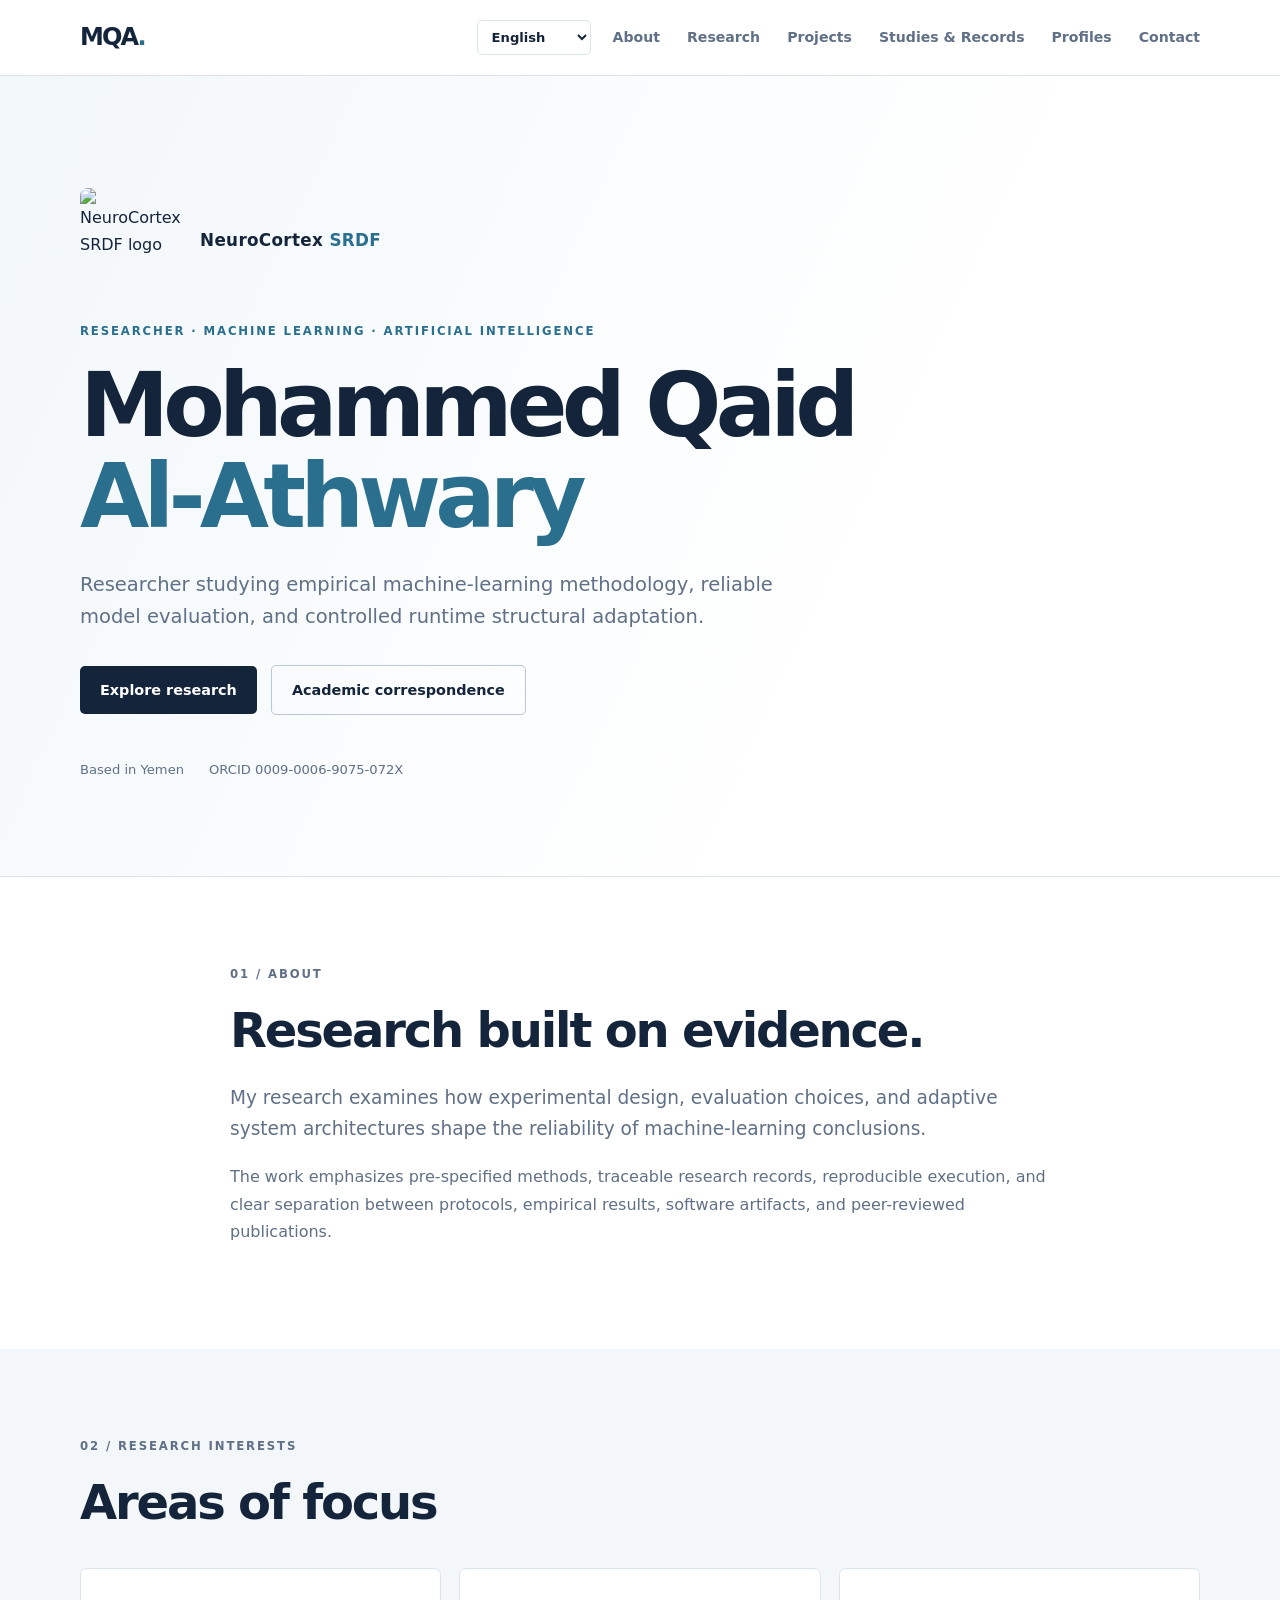
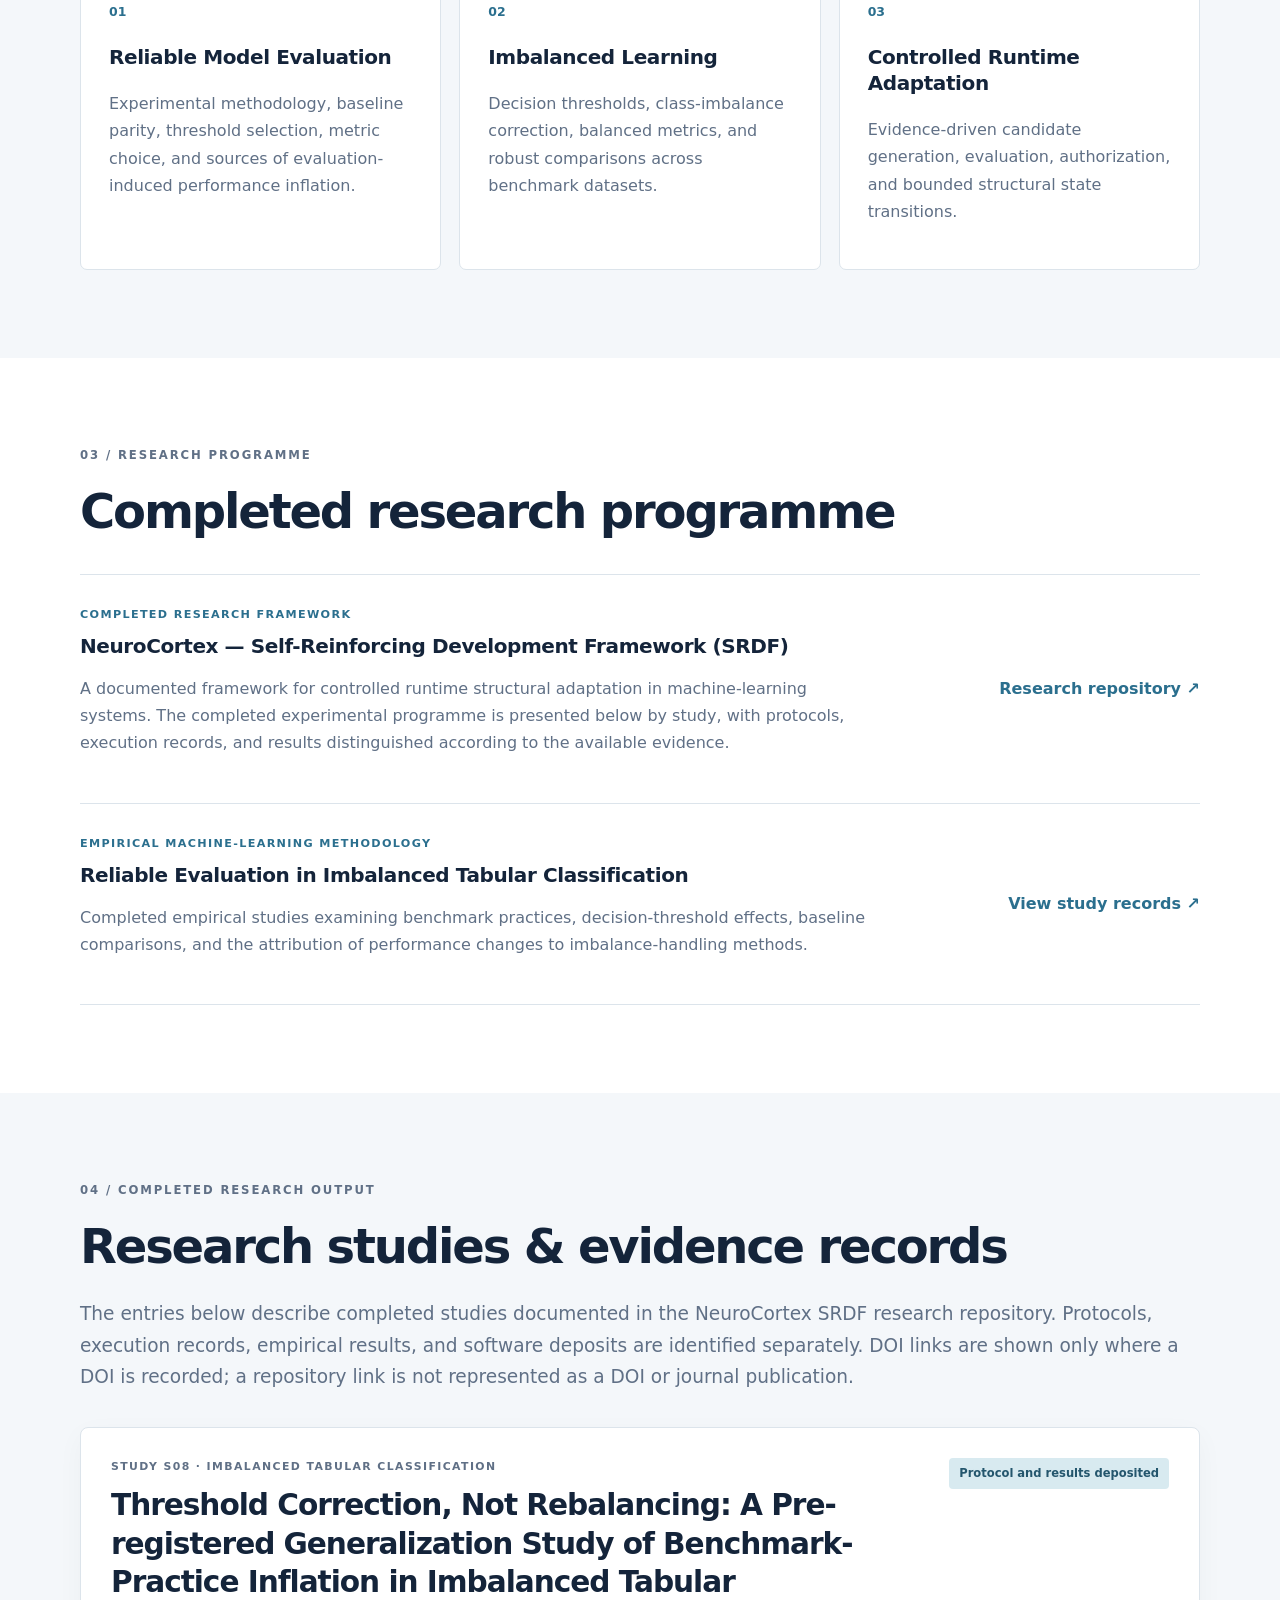
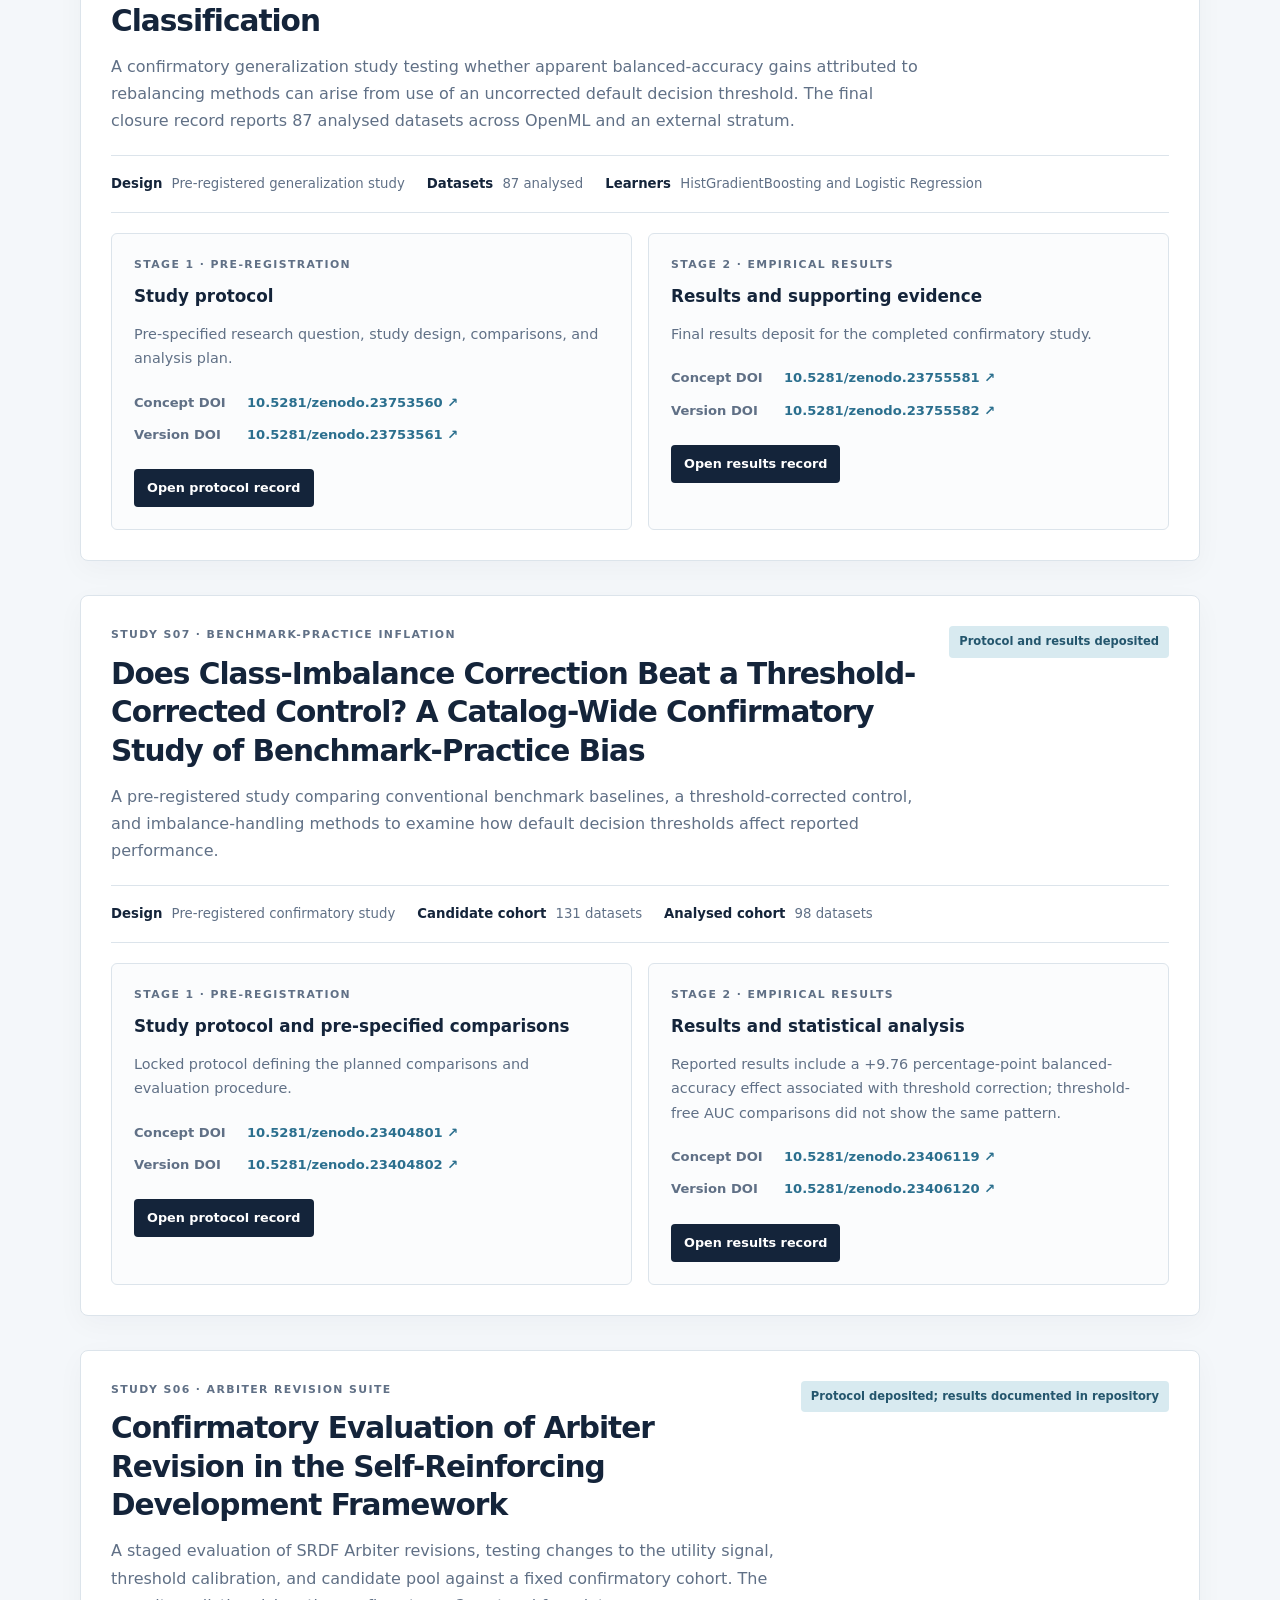
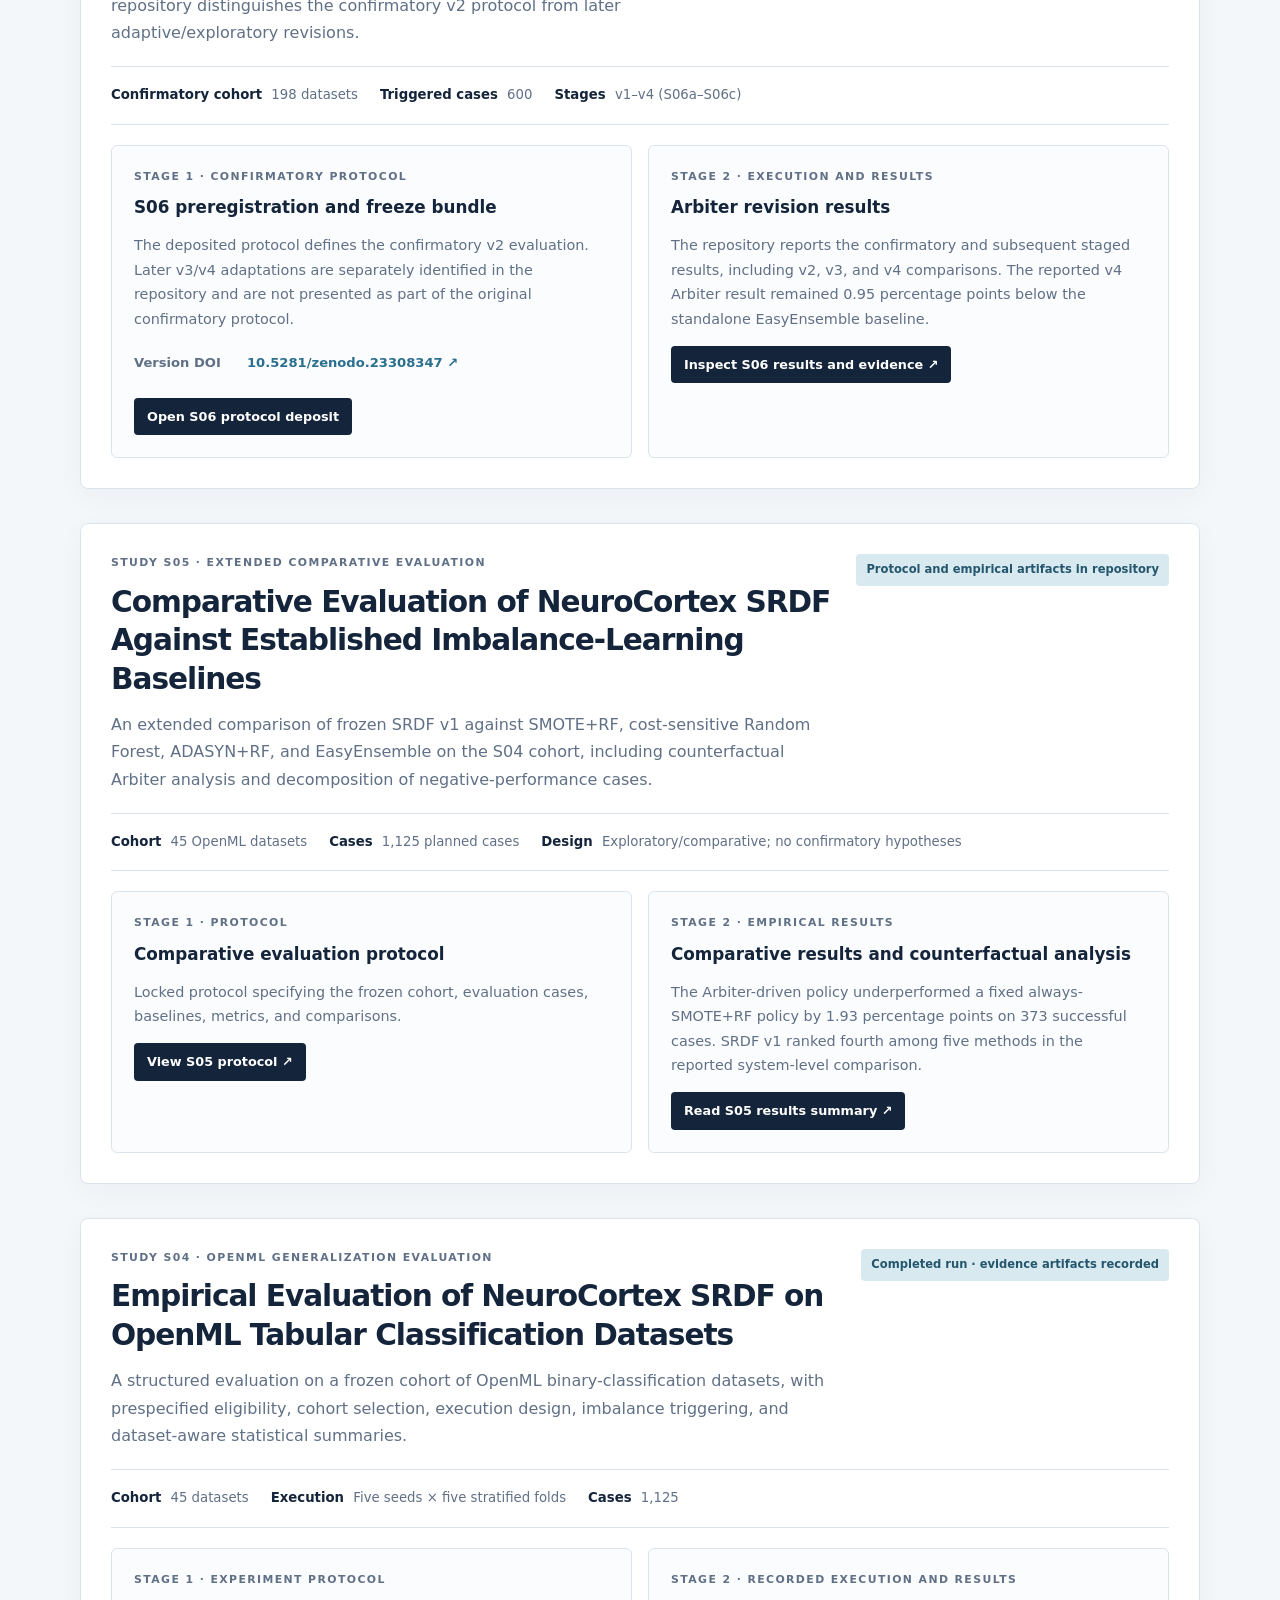
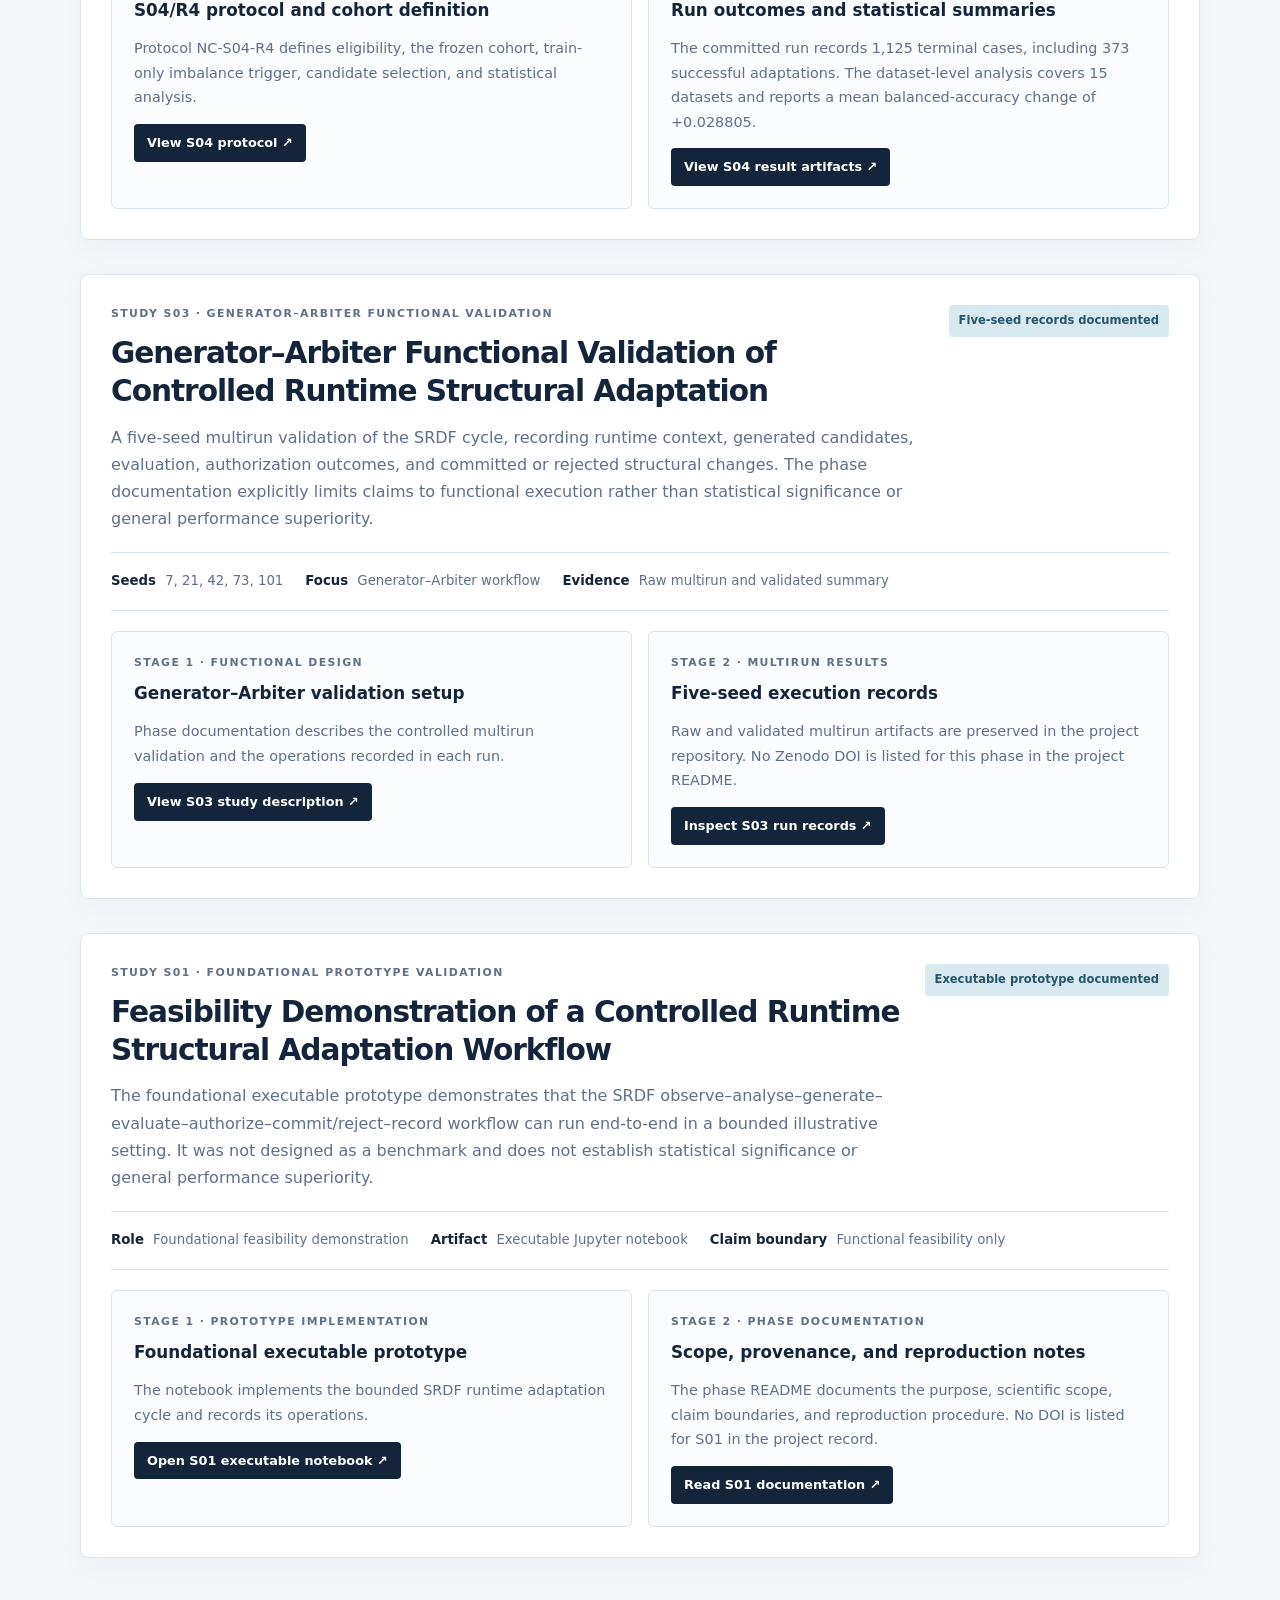
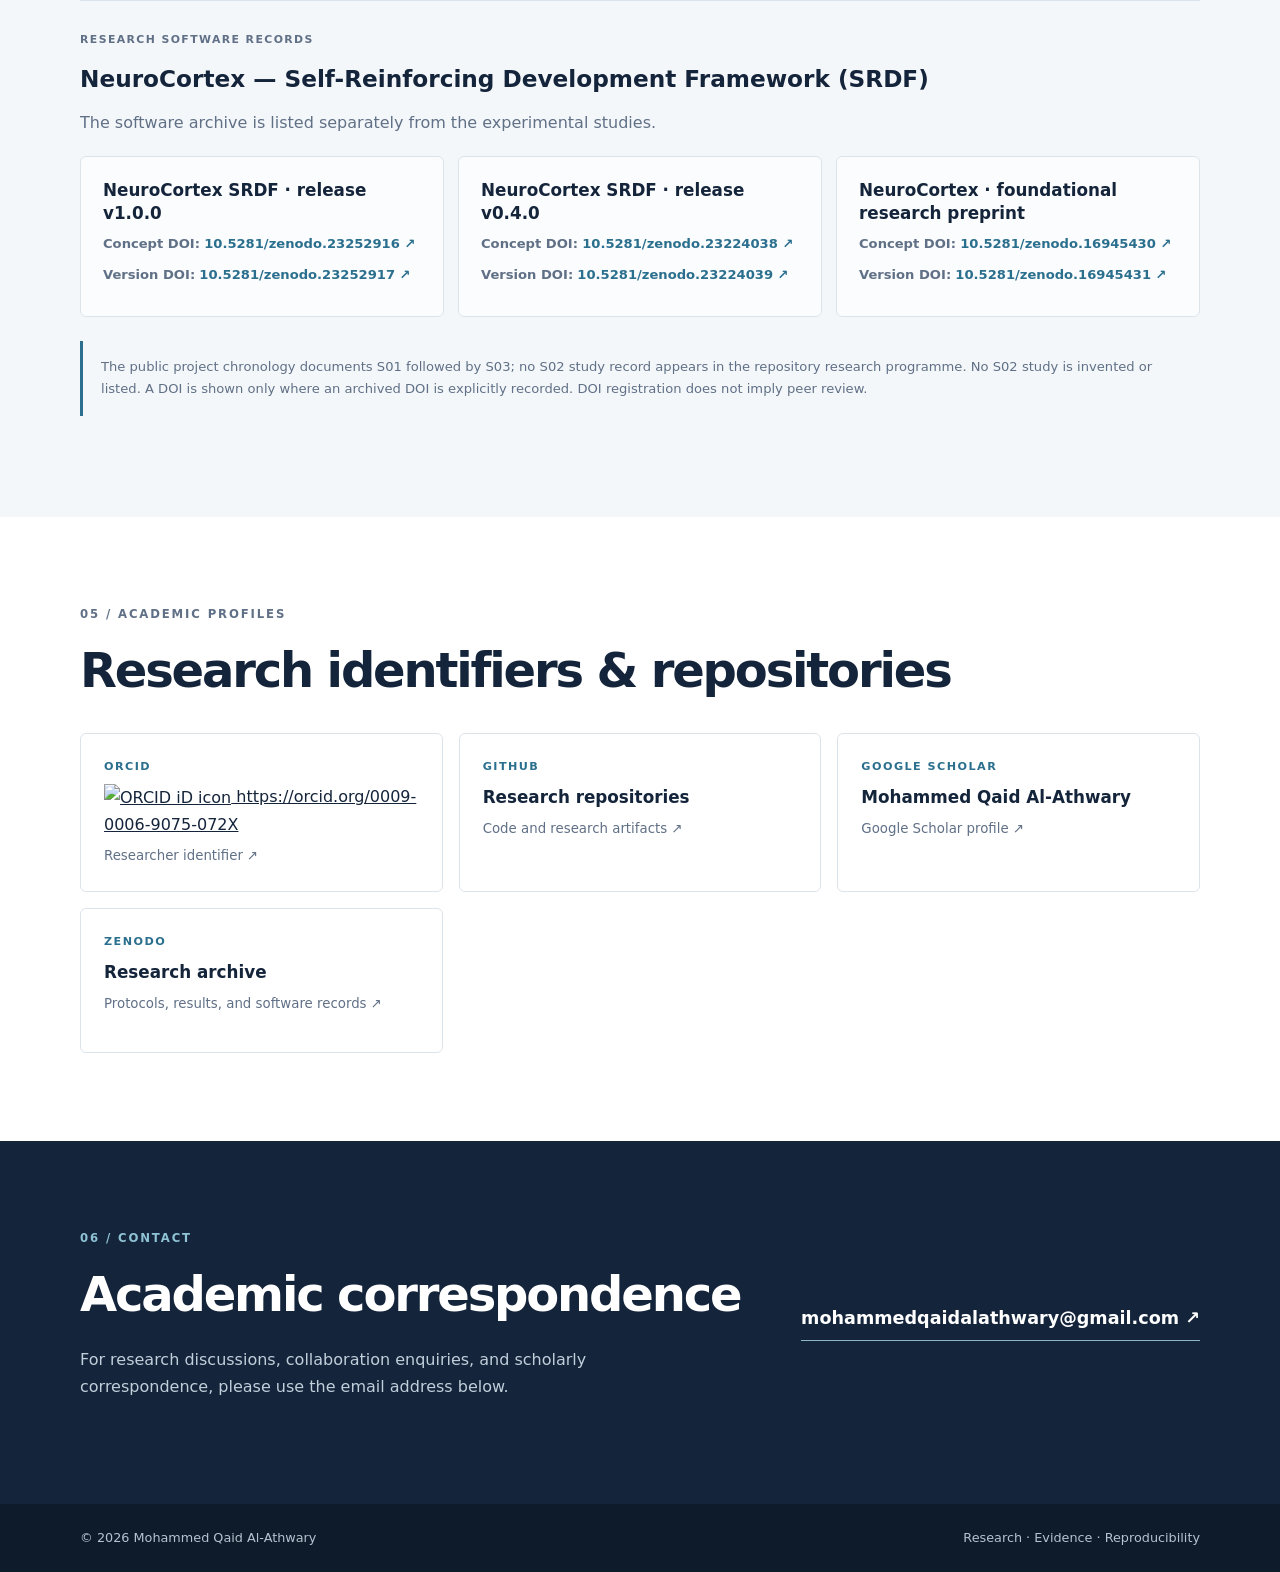
==== index.html @ 5e059c91 "Align academic structured metadata with completed study titles" ====
<!doctype html>
<html lang="en">
<head>
  <meta charset="utf-8">
  <meta name="viewport" content="width=device-width, initial-scale=1">
  <meta name="description" content="Academic research by Mohammed Qaid Al-Athwary: pre-registered studies in machine-learning evaluation, study protocols, results records, and the NeuroCortex SRDF framework.">
  <meta name="keywords" content="Mohammed Qaid Al-Athwary, machine learning, imbalanced classification, benchmark practice inflation, threshold correction, SRDF, NeuroCortex, research protocols, Zenodo">
  <meta name="author" content="Mohammed Qaid Al-Athwary">
  <meta name="robots" content="index,follow,max-image-preview:large">
  <meta property="og:type" content="profile">
  <meta property="og:title" content="Mohammed Qaid Al-Athwary | Research & Publications">
  <meta property="og:description" content="Research studies, pre-registration protocols, results deposits, and research software with persistent DOI records.">
  <meta property="og:url" content="https://mohammedqaidalathwary.github.io/">
  <link rel="canonical" href="https://mohammedqaidalathwary.github.io/">
  <link rel="icon" href="assets/favicon.svg" type="image/svg+xml">
  <link rel="stylesheet" href="assets/css/style.css">
  <title>Mohammed Qaid Al-Athwary | Research &amp; Publications</title>
  <script type="application/ld+json">
  {
    "@context":"https://schema.org",
    "@type":"Person",
    "name":"Mohammed Qaid Al-Athwary",
    "url":"https://mohammedqaidalathwary.github.io/",
    "email":"mailto:mohammedqaidalathwary@gmail.com",
    "jobTitle":"Researcher",
    "sameAs":[
      "https://orcid.org/0009-0006-9075-072X",
      "https://scholar.google.com/citations?user=OTj14QoAAAAJ&hl=en",
      "https://github.com/mohammedqaidalathwary"
    ],
    "knowsAbout":[
      "Machine Learning",
      "Imbalanced Classification",
      "Empirical Machine Learning Methodology",
      "Research Reproducibility",
      "Adaptive Artificial Intelligence Systems"
    ],
    "subjectOf":[
      {"@type":"CreativeWork","name":"Foundational Executable Prototype of the Self-Reinforcing Development Framework","url":"https://github.com/mohammedqaidalathwary/neurocortex-srdf/tree/main/experiments/S01_PROTOTYPE_VALIDATION"},
      {"@type":"CreativeWork","name":"Functional Validation of Generator–Arbiter Coordination for Predictive Runtime Adaptation","url":"https://github.com/mohammedqaidalathwary/neurocortex-srdf/tree/main/experiments/S03_GENERATOR_ARBITER"},
      {"@type":"CreativeWork","name":"Empirical Evaluation of NeuroCortex SRDF on OpenML Tabular Classification Datasets","url":"https://github.com/mohammedqaidalathwary/neurocortex-srdf/tree/main/experiments/S04_OPENML_GENERALIZATION"},
      {"@type":"CreativeWork","name":"Comparative Evaluation of NeuroCortex SRDF Against Established Imbalance-Learning Baselines","url":"https://github.com/mohammedqaidalathwary/neurocortex-srdf/tree/main/experiments/S05_EXTENDED_EVALUATION"},
      {
        "@type":"CreativeWork",
        "name":"Confirmatory Evaluation of Arbiter Revision in the Self-Reinforcing Development Framework",
        "identifier":"https://doi.org/10.5281/zenodo.23308347"
      },
      {
        "@type":"CreativeWork",
        "name":"Does Class-Imbalance Correction Beat a Threshold-Corrected Control? A Catalog-Wide Confirmatory Study of Benchmark-Practice Bias — Protocol",
        "identifier":"https://doi.org/10.5281/zenodo.23404802"
      },
      {
        "@type":"Dataset",
        "name":"Does Class-Imbalance Correction Beat a Threshold-Corrected Control? A Catalog-Wide Confirmatory Study of Benchmark-Practice Bias — Results",
        "identifier":"https://doi.org/10.5281/zenodo.23406120"
      },
      {
        "@type":"CreativeWork",
        "name":"Threshold Correction, Not Rebalancing: A Pre-registered Generalization Study of Benchmark-Practice Inflation in Imbalanced Tabular Classification — Protocol",
        "identifier":"https://doi.org/10.5281/zenodo.23753561"
      },
      {
        "@type":"Dataset",
        "name":"Threshold Correction, Not Rebalancing: A Pre-registered Generalization Study of Benchmark-Practice Inflation in Imbalanced Tabular Classification — Results",
        "identifier":"https://doi.org/10.5281/zenodo.23755582"
      }
    ]
  }
  </script>
</head>
<body>
<header class="site-header">
  <div class="container nav-wrap">
    <a class="brand" href="#home" aria-label="Home">MQA<span>.</span></a>
    <label class="language-control"><span class="sr-only" id="language-label">Language</span><select id="language-select" aria-labelledby="language-label"><option value="en">English</option><option value="ar">العربية</option></select></label>
    <button class="menu-toggle" aria-label="Toggle navigation" aria-expanded="false">☰</button>
    <nav class="nav-links" aria-label="Main navigation">
      <a href="#about">About</a><a href="#interests">Research</a><a href="#projects">Projects</a><a href="#publications">Studies &amp; Records</a><a href="#profiles">Profiles</a><a href="#contact">Contact</a>
    </nav>
  </div>
</header>
<main>
<section class="hero" id="home">
  <div class="container hero-content">
    <div class="research-brand" aria-label="NeuroCortex SRDF research project">
      <img src="https://raw.githubusercontent.com/mohammedqaidalathwary/neurocortex-srdf/af77acb3e7871e5d25c13ec247f2af0b773af65f/assets/neurocortex_logo.png" alt="NeuroCortex SRDF logo" loading="eager" decoding="async">
      <span>NeuroCortex <strong>SRDF</strong></span>
    </div>
    <p class="eyebrow">RESEARCHER · MACHINE LEARNING · ARTIFICIAL INTELLIGENCE</p>
    <h1>Mohammed Qaid<br><span>Al-Athwary</span></h1>
    <p class="hero-lead">Researcher studying empirical machine-learning methodology, reliable model evaluation, and controlled runtime structural adaptation.</p>
    <div class="hero-actions"><a class="button primary" href="#publications">Explore research</a><a class="button secondary" href="mailto:mohammedqaidalathwary@gmail.com">Academic correspondence</a></div>
    <div class="hero-meta"><span>Based in Yemen</span><span>ORCID 0009-0006-9075-072X</span></div>
  </div>
</section>

<section class="section" id="about">
  <div class="container narrow">
    <p class="eyebrow">01 / ABOUT</p><h2>Research built on evidence.</h2>
    <p class="section-lead">My research examines how experimental design, evaluation choices, and adaptive system architectures shape the reliability of machine-learning conclusions.</p>
    <p>The work emphasizes pre-specified methods, traceable research records, reproducible execution, and clear separation between protocols, empirical results, software artifacts, and peer-reviewed publications.</p>
  </div>
</section>

<section class="section section-alt" id="research">
  <div class="container" id="interests">
    <p class="eyebrow">02 / RESEARCH INTERESTS</p><h2>Areas of focus</h2>
    <div class="card-grid three">
      <article class="card"><span class="card-number">01</span><h3>Reliable Model Evaluation</h3><p>Experimental methodology, baseline parity, threshold selection, metric choice, and sources of evaluation-induced performance inflation.</p></article>
      <article class="card"><span class="card-number">02</span><h3>Imbalanced Learning</h3><p>Decision thresholds, class-imbalance correction, balanced metrics, and robust comparisons across benchmark datasets.</p></article>
      <article class="card"><span class="card-number">03</span><h3>Controlled Runtime Adaptation</h3><p>Evidence-driven candidate generation, evaluation, authorization, and bounded structural state transitions.</p></article>
    </div>
  </div>
</section>

<section class="section" id="projects">
  <div class="container">
    <p class="eyebrow">03 / RESEARCH PROGRAMME</p><h2>Completed research programme</h2>
    <div class="project-list">
      <article class="project"><div><p class="project-tag">COMPLETED RESEARCH FRAMEWORK</p><h3>NeuroCortex — Self-Reinforcing Development Framework (SRDF)</h3><p>A documented framework for controlled runtime structural adaptation in machine-learning systems. The completed experimental programme is presented below by study, with protocols, execution records, and results distinguished according to the available evidence.</p></div><a class="text-link" href="https://github.com/mohammedqaidalathwary/neurocortex-srdf" target="_blank" rel="noopener">Research repository ↗</a></article>
      <article class="project"><div><p class="project-tag">EMPIRICAL MACHINE-LEARNING METHODOLOGY</p><h3>Reliable Evaluation in Imbalanced Tabular Classification</h3><p>Completed empirical studies examining benchmark practices, decision-threshold effects, baseline comparisons, and the attribution of performance changes to imbalance-handling methods.</p></div><a class="text-link" href="#study-s07">View study records ↗</a></article>
    </div>
  </div>
</section>

<section class="section section-alt" id="publications">
  <div class="container">
    <p class="eyebrow">04 / COMPLETED RESEARCH OUTPUT</p>
    <h2>Research studies &amp; evidence records</h2>
    <p class="section-lead">The entries below describe completed studies documented in the NeuroCortex SRDF research repository. Protocols, execution records, empirical results, and software deposits are identified separately. DOI links are shown only where a DOI is recorded; a repository link is not represented as a DOI or journal publication.</p>

    <article class="study-card" id="study-s08">
      <div class="study-heading"><div><p class="study-kicker">STUDY S08 · IMBALANCED TABULAR CLASSIFICATION</p>
        <h3>Threshold Correction, Not Rebalancing: A Pre-registered Generalization Study of Benchmark-Practice Inflation in Imbalanced Tabular Classification</h3>
        <p class="study-summary">A confirmatory generalization study testing whether apparent balanced-accuracy gains attributed to rebalancing methods can arise from use of an uncorrected default decision threshold. The final closure record reports 87 analysed datasets across OpenML and an external stratum.</p></div><span class="study-status">Protocol and results deposited</span></div>
      <div class="study-facts"><span><b>Design</b> Pre-registered generalization study</span><span><b>Datasets</b> 87 analysed</span><span><b>Learners</b> HistGradientBoosting and Logistic Regression</span></div>
      <div class="stage-grid">
        <section class="stage-card"><p class="stage-label">STAGE 1 · PRE-REGISTRATION</p><h4>Study protocol</h4><p>Pre-specified research question, study design, comparisons, and analysis plan.</p><dl class="doi-list"><div><dt>Concept DOI</dt><dd><a href="https://doi.org/10.5281/zenodo.23753560" target="_blank" rel="noopener">10.5281/zenodo.23753560 ↗</a></dd></div><div><dt>Version DOI</dt><dd><a href="https://doi.org/10.5281/zenodo.23753561" target="_blank" rel="noopener">10.5281/zenodo.23753561 ↗</a></dd></div></dl><a class="record-button" href="https://zenodo.org/records/23753561" target="_blank" rel="noopener">Open protocol record</a></section>
        <section class="stage-card"><p class="stage-label">STAGE 2 · EMPIRICAL RESULTS</p><h4>Results and supporting evidence</h4><p>Final results deposit for the completed confirmatory study.</p><dl class="doi-list"><div><dt>Concept DOI</dt><dd><a href="https://doi.org/10.5281/zenodo.23755581" target="_blank" rel="noopener">10.5281/zenodo.23755581 ↗</a></dd></div><div><dt>Version DOI</dt><dd><a href="https://doi.org/10.5281/zenodo.23755582" target="_blank" rel="noopener">10.5281/zenodo.23755582 ↗</a></dd></div></dl><a class="record-button" href="https://zenodo.org/records/23755582" target="_blank" rel="noopener">Open results record</a></section>
      </div>
    </article>

    <article class="study-card" id="study-s07">
      <div class="study-heading"><div><p class="study-kicker">STUDY S07 · BENCHMARK-PRACTICE INFLATION</p>
        <h3>Does Class-Imbalance Correction Beat a Threshold-Corrected Control? A Catalog-Wide Confirmatory Study of Benchmark-Practice Bias</h3>
        <p class="study-summary">A pre-registered study comparing conventional benchmark baselines, a threshold-corrected control, and imbalance-handling methods to examine how default decision thresholds affect reported performance.</p></div><span class="study-status">Protocol and results deposited</span></div>
      <div class="study-facts"><span><b>Design</b> Pre-registered confirmatory study</span><span><b>Candidate cohort</b> 131 datasets</span><span><b>Analysed cohort</b> 98 datasets</span></div>
      <div class="stage-grid">
        <section class="stage-card"><p class="stage-label">STAGE 1 · PRE-REGISTRATION</p><h4>Study protocol and pre-specified comparisons</h4><p>Locked protocol defining the planned comparisons and evaluation procedure.</p><dl class="doi-list"><div><dt>Concept DOI</dt><dd><a href="https://doi.org/10.5281/zenodo.23404801" target="_blank" rel="noopener">10.5281/zenodo.23404801 ↗</a></dd></div><div><dt>Version DOI</dt><dd><a href="https://doi.org/10.5281/zenodo.23404802" target="_blank" rel="noopener">10.5281/zenodo.23404802 ↗</a></dd></div></dl><a class="record-button" href="https://zenodo.org/records/23404802" target="_blank" rel="noopener">Open protocol record</a></section>
        <section class="stage-card"><p class="stage-label">STAGE 2 · EMPIRICAL RESULTS</p><h4>Results and statistical analysis</h4><p>Reported results include a +9.76 percentage-point balanced-accuracy effect associated with threshold correction; threshold-free AUC comparisons did not show the same pattern.</p><dl class="doi-list"><div><dt>Concept DOI</dt><dd><a href="https://doi.org/10.5281/zenodo.23406119" target="_blank" rel="noopener">10.5281/zenodo.23406119 ↗</a></dd></div><div><dt>Version DOI</dt><dd><a href="https://doi.org/10.5281/zenodo.23406120" target="_blank" rel="noopener">10.5281/zenodo.23406120 ↗</a></dd></div></dl><a class="record-button" href="https://zenodo.org/records/23406120" target="_blank" rel="noopener">Open results record</a></section>
      </div>
    </article>

    <article class="study-card" id="study-s06">
      <div class="study-heading"><div><p class="study-kicker">STUDY S06 · ARBITER REVISION SUITE</p>
        <h3>Confirmatory Evaluation of Arbiter Revision in the Self-Reinforcing Development Framework</h3>
        <p class="study-summary">A staged evaluation of SRDF Arbiter revisions, testing changes to the utility signal, threshold calibration, and candidate pool against a fixed confirmatory cohort. The repository distinguishes the confirmatory v2 protocol from later adaptive/exploratory revisions.</p></div><span class="study-status">Protocol deposited; results documented in repository</span></div>
      <div class="study-facts"><span><b>Confirmatory cohort</b> 198 datasets</span><span><b>Triggered cases</b> 600</span><span><b>Stages</b> v1–v4 (S06a–S06c)</span></div>
      <div class="stage-grid">
        <section class="stage-card"><p class="stage-label">STAGE 1 · CONFIRMATORY PROTOCOL</p><h4>S06 preregistration and freeze bundle</h4><p>The deposited protocol defines the confirmatory v2 evaluation. Later v3/v4 adaptations are separately identified in the repository and are not presented as part of the original confirmatory protocol.</p><dl class="doi-list"><div><dt>Version DOI</dt><dd><a href="https://doi.org/10.5281/zenodo.23308347" target="_blank" rel="noopener">10.5281/zenodo.23308347 ↗</a></dd></div></dl><a class="record-button" href="https://zenodo.org/records/23308347" target="_blank" rel="noopener">Open S06 protocol deposit</a></section>
        <section class="stage-card"><p class="stage-label">STAGE 2 · EXECUTION AND RESULTS</p><h4>Arbiter revision results</h4><p>The repository reports the confirmatory and subsequent staged results, including v2, v3, and v4 comparisons. The reported v4 Arbiter result remained 0.95 percentage points below the standalone EasyEnsemble baseline.</p><a class="record-button" href="https://github.com/mohammedqaidalathwary/neurocortex-srdf/tree/main/experiments/S06_ARBITER_REVISION" target="_blank" rel="noopener">Inspect S06 results and evidence ↗</a></section>
      </div>
    </article>

    <article class="study-card" id="study-s05">
      <div class="study-heading"><div><p class="study-kicker">STUDY S05 · EXTENDED COMPARATIVE EVALUATION</p>
        <h3>Comparative Evaluation of NeuroCortex SRDF Against Established Imbalance-Learning Baselines</h3>
        <p class="study-summary">An extended comparison of frozen SRDF v1 against SMOTE+RF, cost-sensitive Random Forest, ADASYN+RF, and EasyEnsemble on the S04 cohort, including counterfactual Arbiter analysis and decomposition of negative-performance cases.</p></div><span class="study-status">Protocol and empirical artifacts in repository</span></div>
      <div class="study-facts"><span><b>Cohort</b> 45 OpenML datasets</span><span><b>Cases</b> 1,125 planned cases</span><span><b>Design</b> Exploratory/comparative; no confirmatory hypotheses</span></div>
      <div class="stage-grid"><section class="stage-card"><p class="stage-label">STAGE 1 · PROTOCOL</p><h4>Comparative evaluation protocol</h4><p>Locked protocol specifying the frozen cohort, evaluation cases, baselines, metrics, and comparisons.</p><a class="record-button" href="https://github.com/mohammedqaidalathwary/neurocortex-srdf/tree/main/experiments/S05_EXTENDED_EVALUATION/protocol" target="_blank" rel="noopener">View S05 protocol ↗</a></section>
        <section class="stage-card"><p class="stage-label">STAGE 2 · EMPIRICAL RESULTS</p><h4>Comparative results and counterfactual analysis</h4><p>The Arbiter-driven policy underperformed a fixed always-SMOTE+RF policy by 1.93 percentage points on 373 successful cases. SRDF v1 ranked fourth among five methods in the reported system-level comparison.</p><a class="record-button" href="https://github.com/mohammedqaidalathwary/neurocortex-srdf/blob/main/experiments/S05_EXTENDED_EVALUATION/README.md" target="_blank" rel="noopener">Read S05 results summary ↗</a></section></div>
    </article>

    <article class="study-card" id="study-s04">
      <div class="study-heading"><div><p class="study-kicker">STUDY S04 · OPENML GENERALIZATION EVALUATION</p>
        <h3>Empirical Evaluation of NeuroCortex SRDF on OpenML Tabular Classification Datasets</h3>
        <p class="study-summary">A structured evaluation on a frozen cohort of OpenML binary-classification datasets, with prespecified eligibility, cohort selection, execution design, imbalance triggering, and dataset-aware statistical summaries.</p></div><span class="study-status">Completed run · evidence artifacts recorded</span></div>
      <div class="study-facts"><span><b>Cohort</b> 45 datasets</span><span><b>Execution</b> Five seeds × five stratified folds</span><span><b>Cases</b> 1,125</span></div>
      <div class="stage-grid"><section class="stage-card"><p class="stage-label">STAGE 1 · EXPERIMENT PROTOCOL</p><h4>S04/R4 protocol and cohort definition</h4><p>Protocol NC-S04-R4 defines eligibility, the frozen cohort, train-only imbalance trigger, candidate selection, and statistical analysis.</p><a class="record-button" href="https://github.com/mohammedqaidalathwary/neurocortex-srdf/blob/main/experiments/S04_OPENML_GENERALIZATION/protocol/R4_PROTOCOL.json" target="_blank" rel="noopener">View S04 protocol ↗</a></section>
        <section class="stage-card"><p class="stage-label">STAGE 2 · RECORDED EXECUTION AND RESULTS</p><h4>Run outcomes and statistical summaries</h4><p>The committed run records 1,125 terminal cases, including 373 successful adaptations. The dataset-level analysis covers 15 datasets and reports a mean balanced-accuracy change of +0.028805.</p><a class="record-button" href="https://github.com/mohammedqaidalathwary/neurocortex-srdf/tree/main/experiments/S04_OPENML_GENERALIZATION" target="_blank" rel="noopener">View S04 result artifacts ↗</a></section></div>
    </article>

    <article class="study-card" id="study-s03">
      <div class="study-heading"><div><p class="study-kicker">STUDY S03 · GENERATOR–ARBITER FUNCTIONAL VALIDATION</p>
        <h3>Generator–Arbiter Functional Validation of Controlled Runtime Structural Adaptation</h3>
        <p class="study-summary">A five-seed multirun validation of the SRDF cycle, recording runtime context, generated candidates, evaluation, authorization outcomes, and committed or rejected structural changes. The phase documentation explicitly limits claims to functional execution rather than statistical significance or general performance superiority.</p></div><span class="study-status">Five-seed records documented</span></div>
      <div class="study-facts"><span><b>Seeds</b> 7, 21, 42, 73, 101</span><span><b>Focus</b> Generator–Arbiter workflow</span><span><b>Evidence</b> Raw multirun and validated summary</span></div>
      <div class="stage-grid"><section class="stage-card"><p class="stage-label">STAGE 1 · FUNCTIONAL DESIGN</p><h4>Generator–Arbiter validation setup</h4><p>Phase documentation describes the controlled multirun validation and the operations recorded in each run.</p><a class="record-button" href="https://github.com/mohammedqaidalathwary/neurocortex-srdf/blob/main/experiments/S03_GENERATOR_ARBITER/README.md" target="_blank" rel="noopener">View S03 study description ↗</a></section>
        <section class="stage-card"><p class="stage-label">STAGE 2 · MULTIRUN RESULTS</p><h4>Five-seed execution records</h4><p>Raw and validated multirun artifacts are preserved in the project repository. No Zenodo DOI is listed for this phase in the project README.</p><a class="record-button" href="https://github.com/mohammedqaidalathwary/neurocortex-srdf/tree/main/experiments/S03_GENERATOR_ARBITER" target="_blank" rel="noopener">Inspect S03 run records ↗</a></section></div>
    </article>

    <article class="study-card" id="study-s01">
      <div class="study-heading"><div><p class="study-kicker">STUDY S01 · FOUNDATIONAL PROTOTYPE VALIDATION</p>
        <h3>Feasibility Demonstration of a Controlled Runtime Structural Adaptation Workflow</h3>
        <p class="study-summary">The foundational executable prototype demonstrates that the SRDF observe–analyse–generate–evaluate–authorize–commit/reject–record workflow can run end-to-end in a bounded illustrative setting. It was not designed as a benchmark and does not establish statistical significance or general performance superiority.</p></div><span class="study-status">Executable prototype documented</span></div>
      <div class="study-facts"><span><b>Role</b> Foundational feasibility demonstration</span><span><b>Artifact</b> Executable Jupyter notebook</span><span><b>Claim boundary</b> Functional feasibility only</span></div>
      <div class="stage-grid"><section class="stage-card"><p class="stage-label">STAGE 1 · PROTOTYPE IMPLEMENTATION</p><h4>Foundational executable prototype</h4><p>The notebook implements the bounded SRDF runtime adaptation cycle and records its operations.</p><a class="record-button" href="https://github.com/mohammedqaidalathwary/neurocortex-srdf/blob/main/experiments/S01_PROTOTYPE_VALIDATION/notebooks/srdf_s01_foundational_prototype.ipynb" target="_blank" rel="noopener">Open S01 executable notebook ↗</a></section>
        <section class="stage-card"><p class="stage-label">STAGE 2 · PHASE DOCUMENTATION</p><h4>Scope, provenance, and reproduction notes</h4><p>The phase README documents the purpose, scientific scope, claim boundaries, and reproduction procedure. No DOI is listed for S01 in the project record.</p><a class="record-button" href="https://github.com/mohammedqaidalathwary/neurocortex-srdf/blob/main/experiments/S01_PROTOTYPE_VALIDATION/README.md" target="_blank" rel="noopener">Read S01 documentation ↗</a></section></div>
    </article>

    <div class="record-group"><p class="study-kicker">RESEARCH SOFTWARE RECORDS</p><h3>NeuroCortex — Self-Reinforcing Development Framework (SRDF)</h3><p class="study-summary">The software archive is listed separately from the experimental studies.</p>
      <div class="software-record-grid">
        <div class="software-record"><h4>NeuroCortex SRDF · release v1.0.0</h4><p><b>Concept DOI:</b> <a href="https://doi.org/10.5281/zenodo.23252916" target="_blank" rel="noopener">10.5281/zenodo.23252916 ↗</a></p><p><b>Version DOI:</b> <a href="https://doi.org/10.5281/zenodo.23252917" target="_blank" rel="noopener">10.5281/zenodo.23252917 ↗</a></p></div>
        <div class="software-record"><h4>NeuroCortex SRDF · release v0.4.0</h4><p><b>Concept DOI:</b> <a href="https://doi.org/10.5281/zenodo.23224038" target="_blank" rel="noopener">10.5281/zenodo.23224038 ↗</a></p><p><b>Version DOI:</b> <a href="https://doi.org/10.5281/zenodo.23224039" target="_blank" rel="noopener">10.5281/zenodo.23224039 ↗</a></p></div>
        <div class="software-record"><h4>NeuroCortex · foundational research preprint</h4><p><b>Concept DOI:</b> <a href="https://doi.org/10.5281/zenodo.16945430" target="_blank" rel="noopener">10.5281/zenodo.16945430 ↗</a></p><p><b>Version DOI:</b> <a href="https://doi.org/10.5281/zenodo.16945431" target="_blank" rel="noopener">10.5281/zenodo.16945431 ↗</a></p></div>
      </div>
    </div>
    <p class="record-note">The public project chronology documents S01 followed by S03; no S02 study record appears in the repository research programme. No S02 study is invented or listed. A DOI is shown only where an archived DOI is explicitly recorded. DOI registration does not imply peer review.</p>
  </div>
</section>

<section class="section" id="profiles">
  <div class="container">
    <p class="eyebrow">05 / ACADEMIC PROFILES</p><h2>Research identifiers &amp; repositories</h2>
    <div class="profile-grid">
      <div class="profile-card"><span>ORCID</span><a id="cy-effective-orcid-url" class="underline" href="https://orcid.org/0009-0006-9075-072X" target="orcid.widget" rel="me noopener noreferrer"><img src="https://orcid.org/sites/default/files/images/orcid_16x16.png" alt="ORCID iD icon" style="width:1em;vertical-align:middle"> https://orcid.org/0009-0006-9075-072X</a><small>Researcher identifier ↗</small></div>
      <a class="profile-card" href="https://github.com/mohammedqaidalathwary" target="_blank" rel="noopener"><span>GITHUB</span><strong>Research repositories</strong><small>Code and research artifacts ↗</small></a>
      <a class="profile-card" href="https://scholar.google.com/citations?user=OTj14QoAAAAJ&amp;hl=en" target="_blank" rel="noopener"><span>GOOGLE SCHOLAR</span><strong>Mohammed Qaid Al-Athwary</strong><small>Google Scholar profile ↗</small></a>
      <a class="profile-card" href="https://zenodo.org/search?q=metadata.creators.person_or_org.name%3A%22Al-Athwary%2C%20Mohammed%20Qaid%22" target="_blank" rel="noopener"><span>ZENODO</span><strong>Research archive</strong><small>Protocols, results, and software records ↗</small></a>
    </div>
  </div>
</section>

<section class="section contact-section" id="contact">
  <div class="container contact-wrap">
    <div><p class="eyebrow">06 / CONTACT</p><h2>Academic correspondence</h2><p>For research discussions, collaboration enquiries, and scholarly correspondence, please use the email address below.</p></div>
    <a class="contact-email" href="mailto:mohammedqaidalathwary@gmail.com">mohammedqaidalathwary@gmail.com ↗</a>
  </div>
</section>
</main>
<footer class="site-footer"><div class="container footer-wrap"><span>© <span id="year"></span> Mohammed Qaid Al-Athwary</span><span>Research · Evidence · Reproducibility</span></div></footer>
<script src="assets/js/main.js"></script>
</body>
</html>
---- assets/css/style.css ----
:root{--ink:#14243a;--muted:#607086;--accent:#2b6f8e;--accent2:#d8eaf0;--paper:#fff;--wash:#f4f7fa;--line:#dce4eb;--max:1120px}*{box-sizing:border-box}html{scroll-behavior:smooth;scroll-padding-top:84px}body{margin:0;font-family:Inter,ui-sans-serif,system-ui,-apple-system,BlinkMacSystemFont,"Segoe UI",sans-serif;color:var(--ink);background:var(--paper);line-height:1.7}a{color:inherit}.container{width:min(var(--max),calc(100% - 48px));margin-inline:auto}.narrow{max-width:820px}.site-header{height:76px;position:sticky;top:0;z-index:10;background:rgba(255,255,255,.96);backdrop-filter:blur(12px);border-bottom:1px solid var(--line)}.nav-wrap,.nav-links,.hero-actions,.hero-meta,.footer-wrap{display:flex;align-items:center}.nav-wrap{height:100%;justify-content:space-between}.brand{text-decoration:none;font-weight:850;font-size:1.5rem;letter-spacing:-.08em}.brand span{color:var(--accent)}.nav-links{gap:27px}.nav-links a{text-decoration:none;font-size:.88rem;color:var(--muted);font-weight:600}.nav-links a:hover,.text-link:hover{color:var(--accent)}.menu-toggle{display:none;border:0;background:none;font-size:1.5rem;color:var(--ink)}.hero{background:linear-gradient(115deg,#f2f7fa 0%,#fff 68%);padding:112px 0 94px;border-bottom:1px solid var(--line)}.hero-content{max-width:var(--max)}.eyebrow{font-size:.73rem;letter-spacing:.16em;font-weight:800;color:var(--accent);margin:0 0 18px}.hero h1{font-size:clamp(3.1rem,7vw,5.8rem);letter-spacing:-.065em;line-height:1.02;margin:0 0 26px;font-weight:800}.hero h1 span{color:var(--accent)}.hero-lead{font-size:1.22rem;color:var(--muted);max-width:720px;line-height:1.65}.hero-actions{gap:14px;margin:32px 0}.button{display:inline-block;padding:12px 20px;border-radius:5px;text-decoration:none;font-weight:700;font-size:.9rem}.primary{background:var(--ink);color:white}.secondary{border:1px solid #b9c8d4}.hero-meta{gap:25px;color:var(--muted);font-size:.82rem;margin-top:44px}.section{padding:88px 0}.section-alt{background:var(--wash)}h2{font-size:clamp(2rem,4vw,3rem);letter-spacing:-.045em;line-height:1.15;margin:0 0 24px}.section-lead{font-size:1.16rem;color:#42556b}.card-grid{display:grid;gap:18px;margin-top:38px}.three{grid-template-columns:repeat(3,1fr)}.card{background:white;border:1px solid var(--line);padding:28px;border-radius:7px}.card-number{color:var(--accent);font-size:.78rem;font-weight:800}.card h3,.project h3{font-size:1.25rem;line-height:1.3;letter-spacing:-.02em}.card p,.project p,.section p{color:var(--muted)}.project-list{border-top:1px solid var(--line);margin-top:35px}.project{padding:30px 0;border-bottom:1px solid var(--line);display:flex;justify-content:space-between;gap:30px;align-items:center}.project>div{max-width:790px}.project-tag{font-size:.7rem!important;letter-spacing:.12em;font-weight:800;color:var(--accent)!important;margin:0}.project h3{margin:9px 0}.text-link{white-space:nowrap;color:var(--accent);font-weight:750;text-decoration:none}.status{display:inline-block;background:var(--accent2);color:#24566d!important;padding:4px 10px;border-radius:3px;font-size:.78rem}.notice{padding:23px 26px;background:white;border-left:3px solid var(--accent);color:var(--muted);margin-top:28px}.notice strong{color:var(--ink)}.profile-grid{display:grid;grid-template-columns:repeat(3,1fr);gap:16px;margin-top:35px}.profile-card{border:1px solid var(--line);padding:23px;text-decoration:none;border-radius:6px;display:flex;flex-direction:column;gap:7px;min-height:145px}.profile-card>span{font-size:.7rem;letter-spacing:.13em;color:var(--accent);font-weight:800}.profile-card strong{font-size:1.05rem}.profile-card small{color:var(--muted)}.pending{background:var(--wash)}.contact-section{background:#14243a;color:white}.contact-wrap{display:flex;justify-content:space-between;gap:40px;align-items:center}.contact-wrap h2{color:white}.contact-wrap p:not(.eyebrow){color:#c1cfdb;max-width:600px}.contact-email{color:white;font-size:1.1rem;font-weight:700;text-decoration:none;border-bottom:1px solid #8db5c7;padding-bottom:6px;white-space:nowrap}.contact-section .eyebrow{color:#8fc2d5}.site-footer{padding:23px 0;background:#0e1b2b;color:#b5c3d0;font-size:.8rem}.footer-wrap{justify-content:space-between;gap:15px}@media(max-width:800px){.nav-links{gap:14px}.nav-links a{font-size:.8rem}.three,.profile-grid{grid-template-columns:1fr}.project,.contact-wrap{align-items:flex-start;flex-direction:column}.contact-email{white-space:normal}}@media(max-width:620px){.container{width:min(var(--max),calc(100% - 36px))}.site-header{height:66px}.menu-toggle{display:block}.nav-links{display:none;position:absolute;top:65px;left:0;right:0;background:white;border-bottom:1px solid var(--line);padding:18px 24px;flex-direction:column;align-items:flex-start}.nav-links.open{display:flex}.hero{padding:78px 0 65px}.hero h1{font-size:3.35rem}.hero-meta{align-items:flex-start;flex-direction:column;gap:5px;margin-top:30px}.section{padding:65px 0}.footer-wrap{align-items:flex-start;flex-direction:column}}
/* Research identity mark — additive styling; existing layout and responsive rules remain intact. */
.research-brand{display:flex;align-items:center;gap:16px;margin:0 0 30px;max-width:max-content}
.research-brand img{display:block;width:104px;height:104px;object-fit:contain;border-radius:8px}
.research-brand span{font-size:1.05rem;letter-spacing:.02em;font-weight:650;color:var(--ink)}
.research-brand strong{color:var(--accent);font-weight:850}
#openaire-indexing{margin-top:34px;padding-top:28px;border-top:1px solid var(--line)}
#openaire-indexing .publication-list li{padding:17px 0;border-bottom:1px solid var(--line);display:flex;flex-wrap:wrap;gap:6px 18px;align-items:baseline}
#openaire-indexing .publication-list li strong{flex-basis:100%}
#openaire-indexing .publication-list li span{color:var(--muted);flex-basis:100%;font-size:.9rem}
#openaire-indexing .publication-list li a{color:var(--accent);font-size:.88rem;font-weight:650;text-decoration:none}
#openaire-indexing .publication-list li a:hover{text-decoration:underline}
@media(max-width:620px){.research-brand{gap:12px;margin-bottom:24px}.research-brand img{width:76px;height:76px}.research-brand span{font-size:.95rem}}

/* Verified research discovery and indexing cards. */
.indexing-overview{margin-top:34px;padding-top:28px;border-top:1px solid var(--line)}
.indexing-grid{display:grid;grid-template-columns:repeat(3,minmax(0,1fr));gap:14px;margin-top:25px}
.indexing-card{display:flex;flex-direction:column;gap:7px;min-height:160px;padding:20px;border:1px solid var(--line);border-radius:6px;background:var(--paper);text-decoration:none;transition:border-color .18s ease,transform .18s ease}
.indexing-card:hover{border-color:var(--accent);transform:translateY(-2px)}
.indexing-card>span{font-size:.66rem;letter-spacing:.12em;color:var(--accent);font-weight:800}
.indexing-card strong{font-size:1.12rem;line-height:1.3}
.indexing-card b{font-size:.94rem;color:var(--ink)}
.indexing-card small{margin-top:auto;color:var(--muted);font-size:.78rem}
@media(max-width:800px){.indexing-grid{grid-template-columns:repeat(2,minmax(0,1fr))}}
@media(max-width:520px){.indexing-grid{grid-template-columns:1fr}.indexing-card{min-height:138px}}

/* Accessible bilingual language selector and Arabic RTL layout. */
.language-control{display:flex;align-items:center;margin-inline-start:auto;margin-inline-end:22px}
.language-control select{font:inherit;font-size:.82rem;font-weight:700;color:var(--ink);background:#fff;border:1px solid var(--line);border-radius:5px;padding:8px 28px 8px 10px;cursor:pointer;max-width:125px}
.sr-only{position:absolute;width:1px;height:1px;padding:0;margin:-1px;overflow:hidden;clip:rect(0,0,0,0);white-space:nowrap;border:0}
html[dir="rtl"] body{text-align:right}
html[dir="rtl"] .nav-links{direction:rtl}
html[dir="rtl"] .hero-actions,html[dir="rtl"] .hero-meta,html[dir="rtl"] .research-brand{direction:rtl}
html[dir="rtl"] .project{direction:rtl}
html[dir="rtl"] .publication-list{padding-right:1.25rem;padding-left:0}
html[dir="rtl"] .indexing-card{direction:rtl;text-align:right}
html[dir="rtl"] .profile-card{direction:rtl;text-align:right}
html[dir="rtl"] .contact-wrap,html[dir="rtl"] .footer-wrap{direction:rtl}
html[dir="rtl"] .contact-email{direction:ltr;unicode-bidi:embed}
html[dir="rtl"] .eyebrow{letter-spacing:.08em}
@media(max-width:800px){.language-control{margin-inline-start:auto;margin-inline-end:14px}}
@media(max-width:620px){.language-control{margin-inline-start:auto;margin-inline-end:10px}.language-control select{font-size:.78rem;padding:7px 7px;max-width:104px}}


/* Study catalogue: scientific titles first, individual research stages second. */
.study-card{margin:34px 0;padding:30px;background:#fff;border:1px solid var(--line);border-radius:8px;box-shadow:0 8px 28px rgba(20,36,58,.035)}
.study-heading{display:flex;justify-content:space-between;align-items:flex-start;gap:24px}
.study-heading>div{max-width:850px}
.study-kicker,.stage-label{font-size:.68rem;letter-spacing:.13em;font-weight:850;color:var(--accent);margin:0 0 10px}
.study-heading h3{font-size:clamp(1.35rem,2.5vw,1.85rem);line-height:1.3;letter-spacing:-.035em;margin:0 0 13px}
.study-summary{color:var(--muted);margin:0;max-width:900px}
.study-status{display:inline-block;white-space:nowrap;background:var(--accent2);color:#24566d;padding:6px 10px;border-radius:4px;font-size:.72rem;font-weight:750}
.study-facts{display:flex;flex-wrap:wrap;gap:9px 22px;padding:17px 0;margin:20px 0;border-top:1px solid var(--line);border-bottom:1px solid var(--line);font-size:.83rem;color:var(--muted)}
.study-facts b{color:var(--ink);margin-right:5px}
.stage-grid{display:grid;grid-template-columns:repeat(2,minmax(0,1fr));gap:16px}
.stage-card,.software-record{border:1px solid var(--line);border-radius:6px;padding:22px;background:#fbfcfd}
.stage-card h4,.software-record h4{font-size:1.05rem;line-height:1.35;margin:0 0 9px}
.stage-card>p:not(.stage-label),.software-record p{font-size:.9rem;color:var(--muted)}
.doi-list{margin:16px 0 18px}
.doi-list div{display:grid;grid-template-columns:105px minmax(0,1fr);gap:8px;padding:5px 0;font-size:.82rem}
.doi-list dt{color:var(--muted);font-weight:650}
.doi-list dd{margin:0;overflow-wrap:anywhere}
.doi-list a,.software-record a,.discovery-links a{color:var(--accent);font-weight:750;text-decoration:none}
.doi-list a:hover,.software-record a:hover,.discovery-links a:hover{text-decoration:underline}
.record-button{display:inline-block;background:var(--ink);color:#fff!important;padding:8px 13px;border-radius:4px;text-decoration:none;font-size:.8rem;font-weight:750}
.record-group{margin-top:42px;padding-top:30px;border-top:1px solid var(--line)}
.record-group>h3,.discovery-links h3{font-size:1.45rem;margin:5px 0 10px}
.software-record-grid{display:grid;grid-template-columns:repeat(3,minmax(0,1fr));gap:14px;margin-top:20px}
.software-record{overflow-wrap:anywhere}
.software-record p{margin:8px 0;font-size:.82rem}
.discovery-links{margin-top:32px;padding:24px;background:var(--wash);border:1px solid var(--line);border-radius:6px}
.discovery-links p{color:var(--muted);font-size:.9rem}
.discovery-links>a{display:inline-block;margin:6px 18px 0 0;font-size:.85rem}
.record-note{margin-top:24px;padding:15px 18px;background:#f4f7fa;border-left:3px solid var(--accent);font-size:.82rem;color:var(--muted)}
html[dir="rtl"] .study-heading,html[dir="rtl"] .study-facts{direction:rtl}
html[dir="rtl"] .study-card,html[dir="rtl"] .stage-card,html[dir="rtl"] .software-record,html[dir="rtl"] .discovery-links{text-align:right}
html[dir="rtl"] .record-note{border-left:0;border-right:3px solid var(--accent)}
@media(max-width:800px){.software-record-grid{grid-template-columns:1fr 1fr}.study-heading{flex-direction:column}.study-status{white-space:normal}}
@media(max-width:620px){.study-card{padding:20px 16px}.stage-grid,.software-record-grid{grid-template-columns:1fr}.doi-list div{grid-template-columns:1fr;gap:1px}.study-facts{flex-direction:column;gap:6px}}
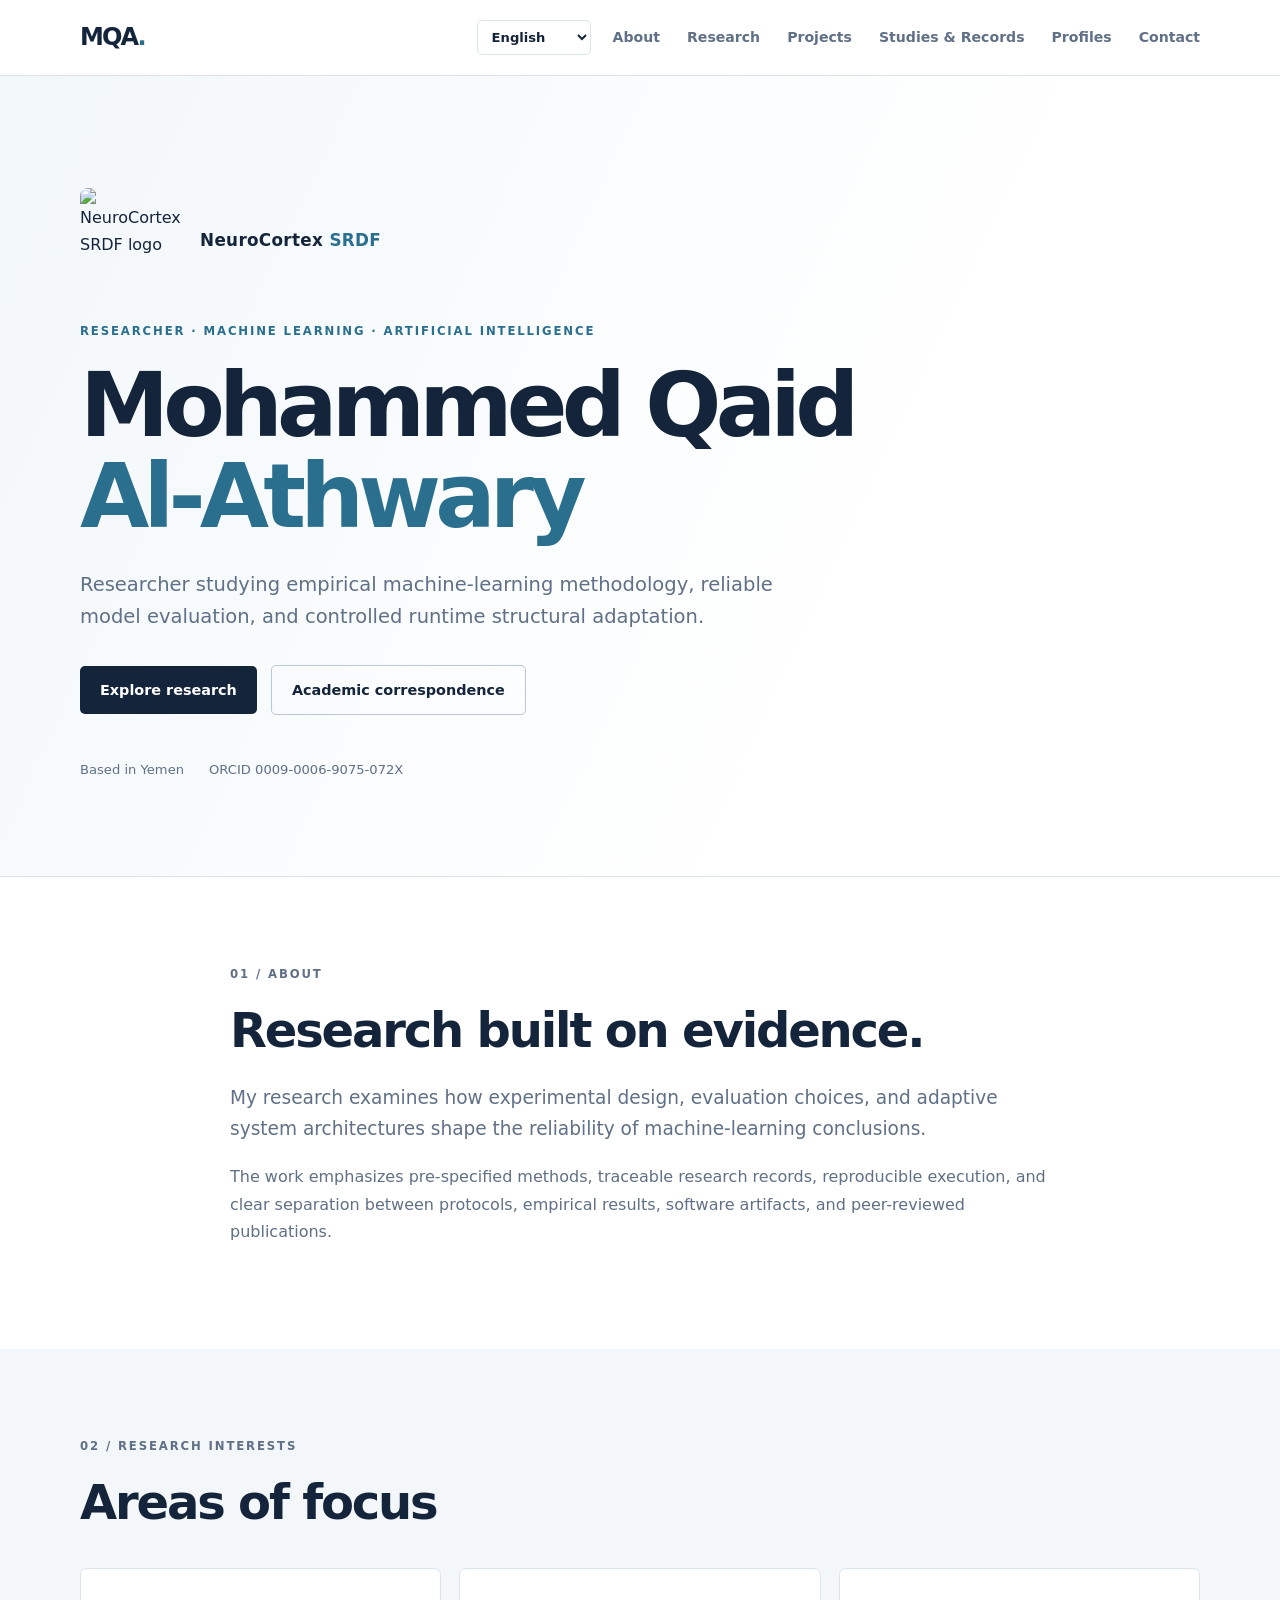
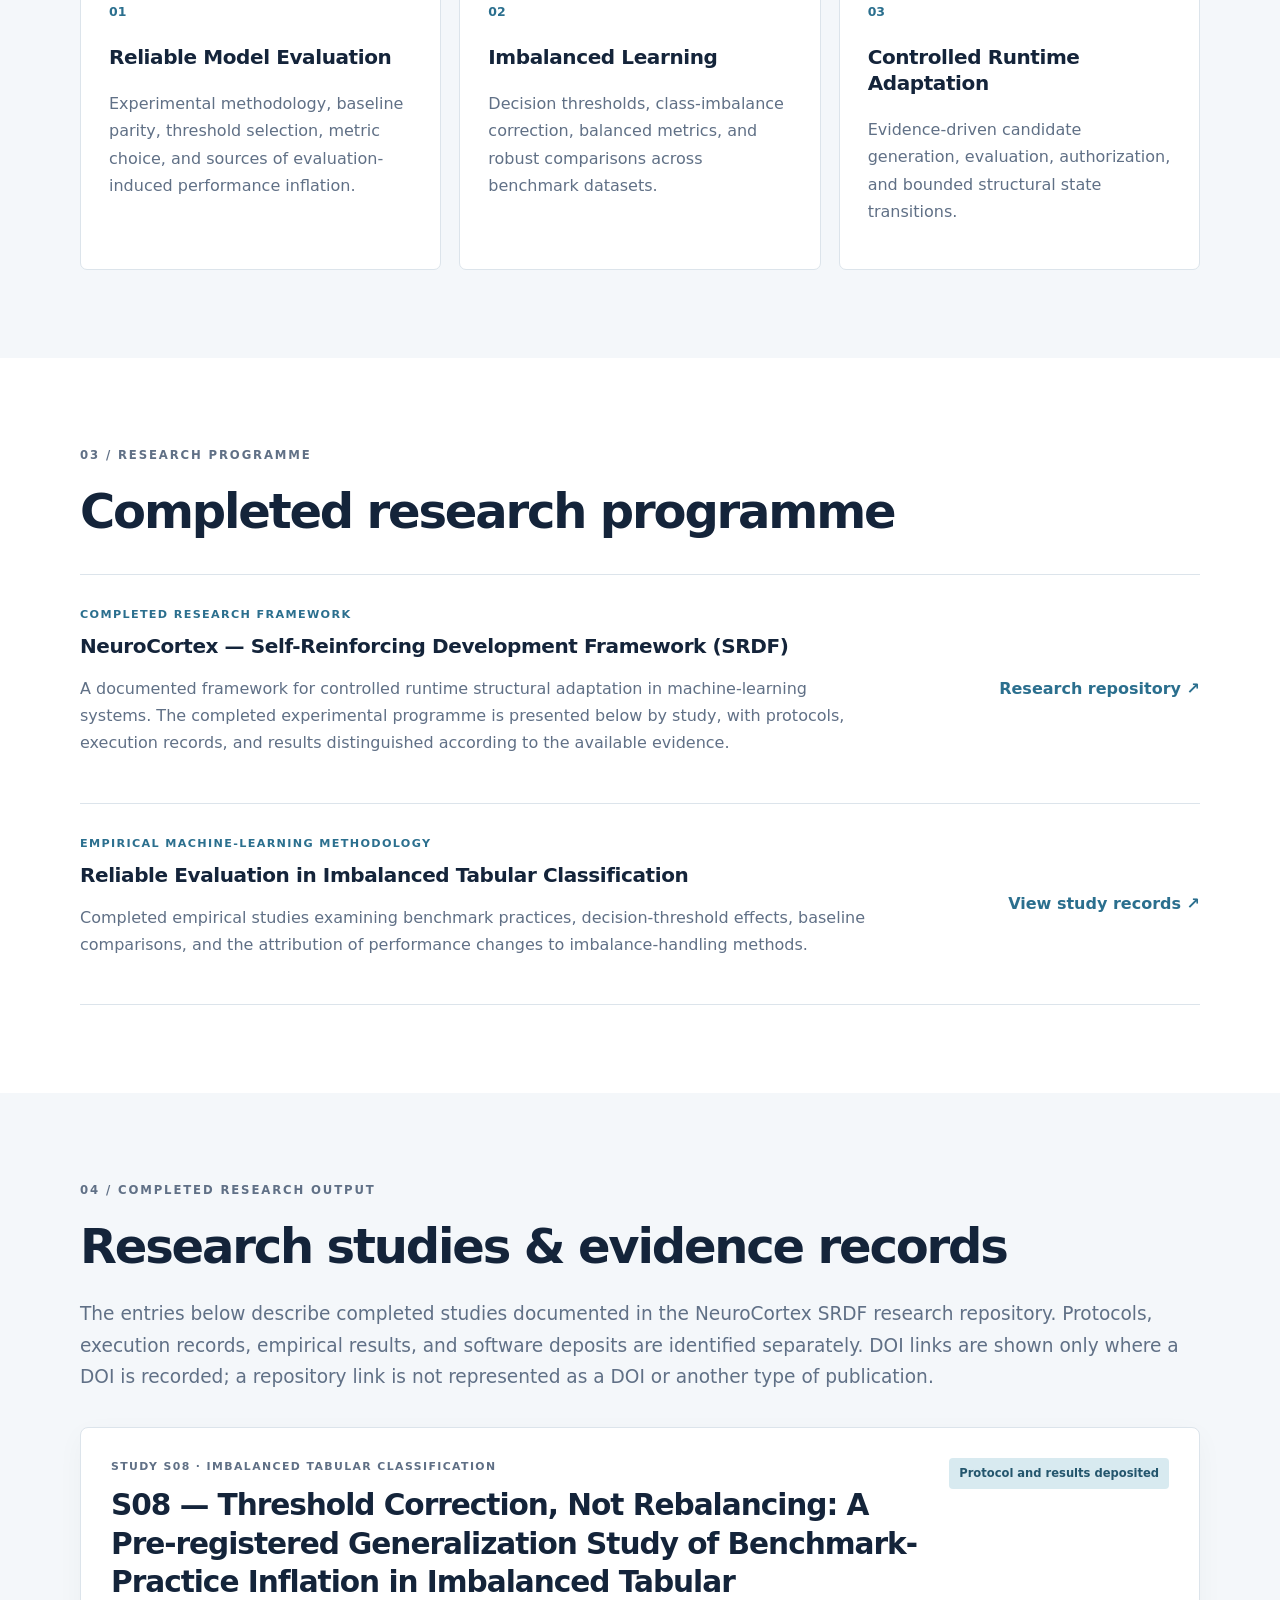
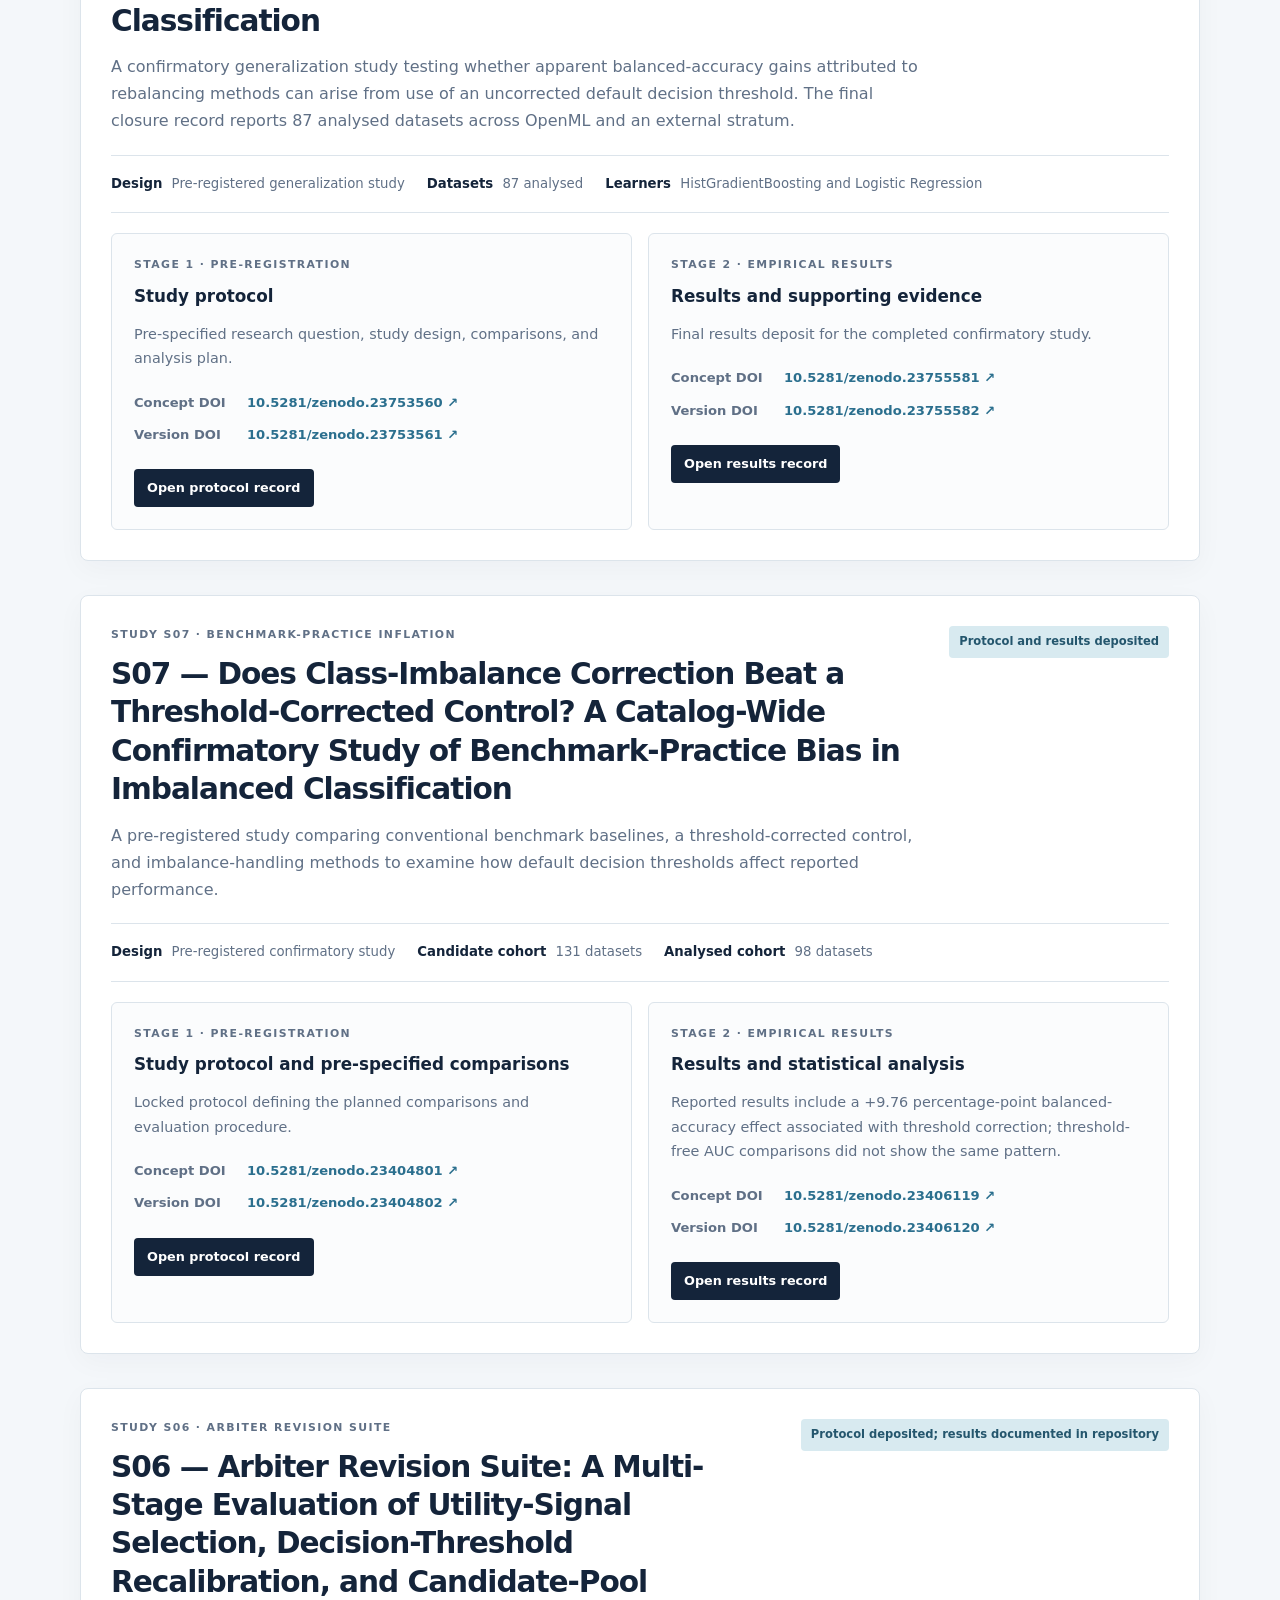
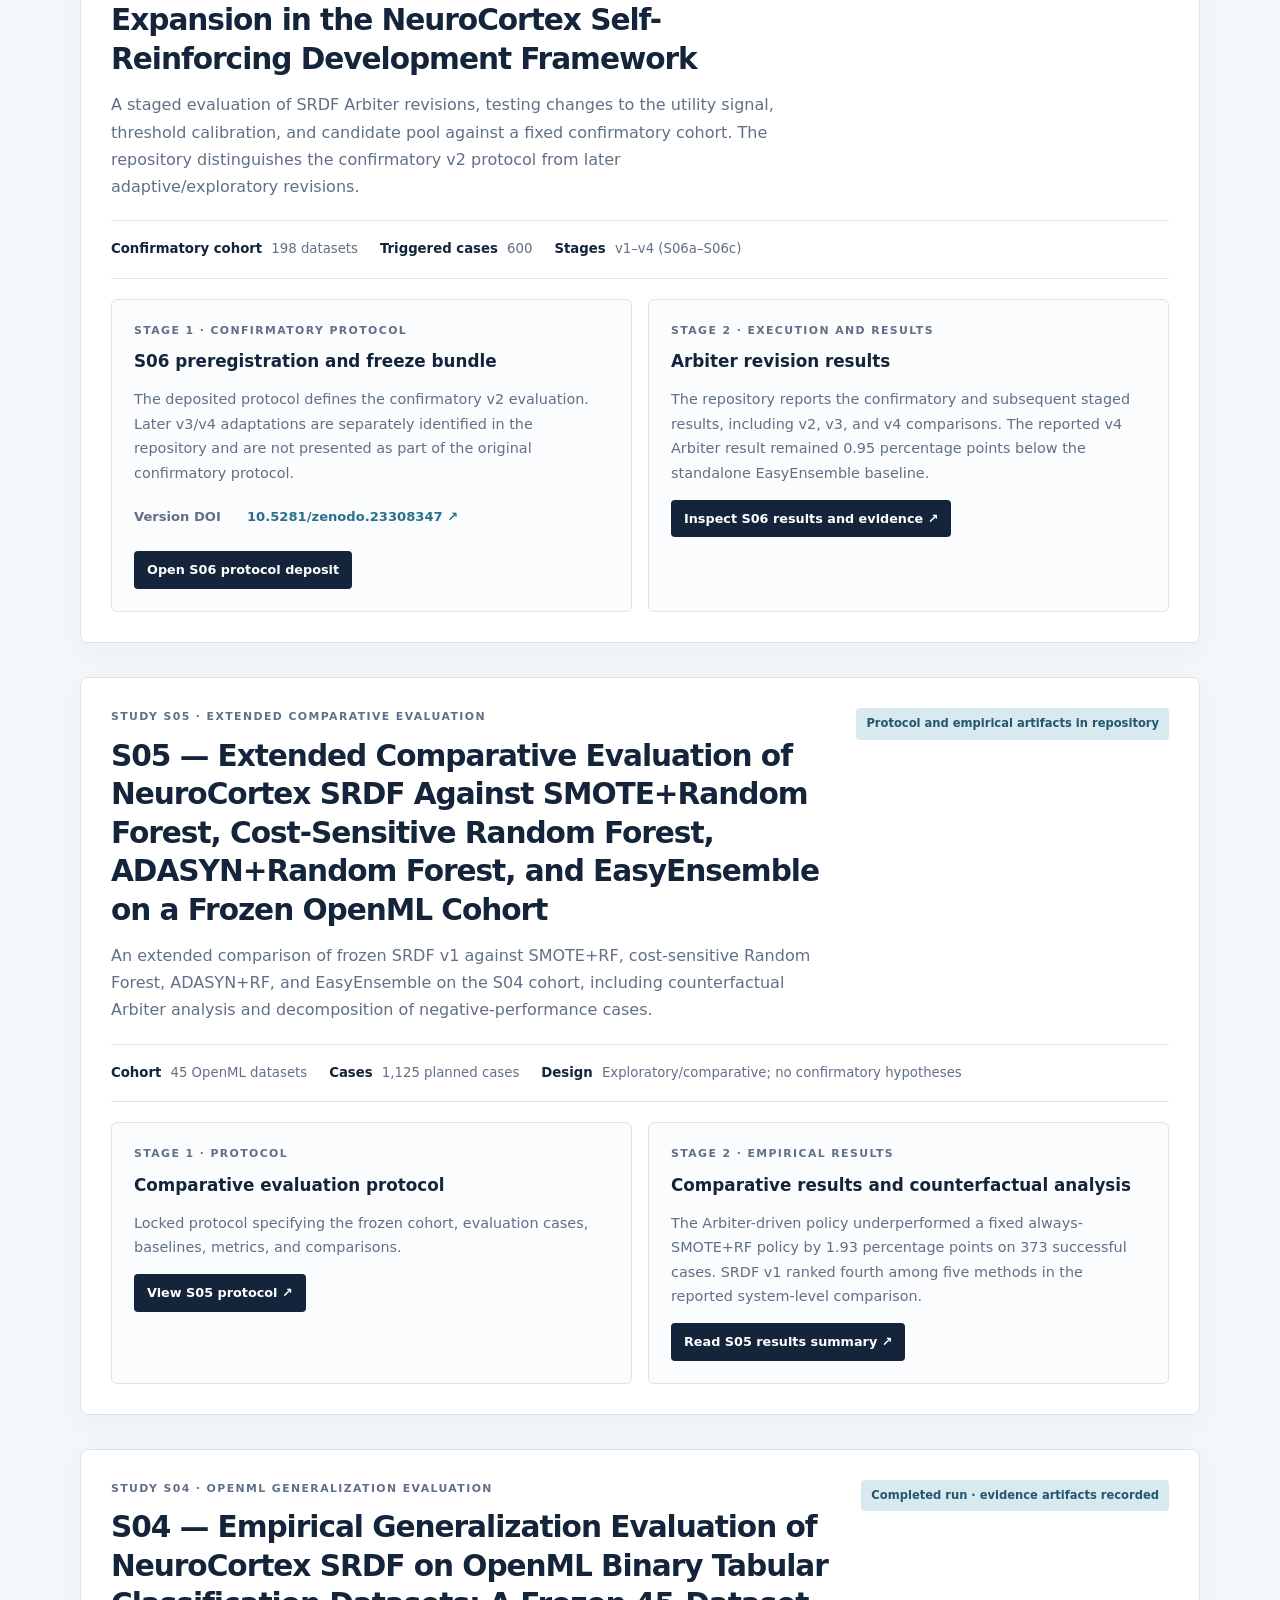
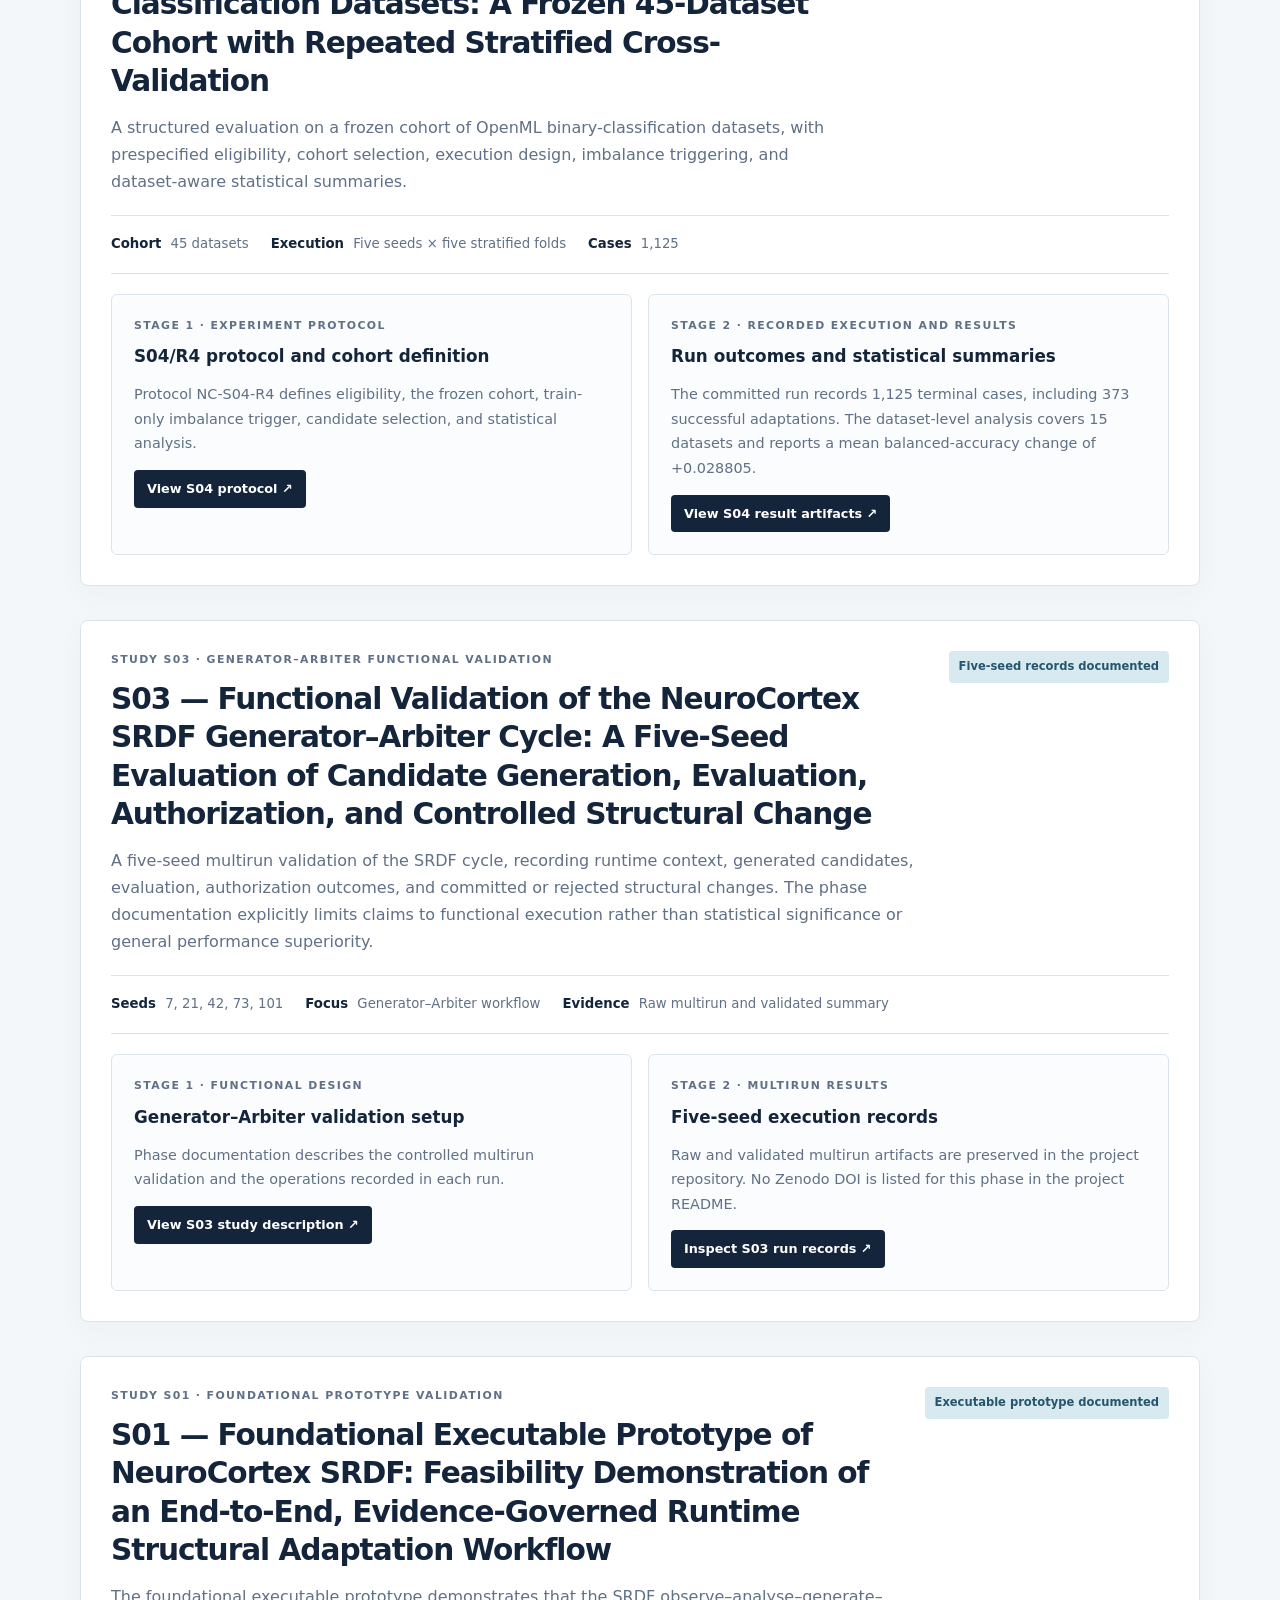
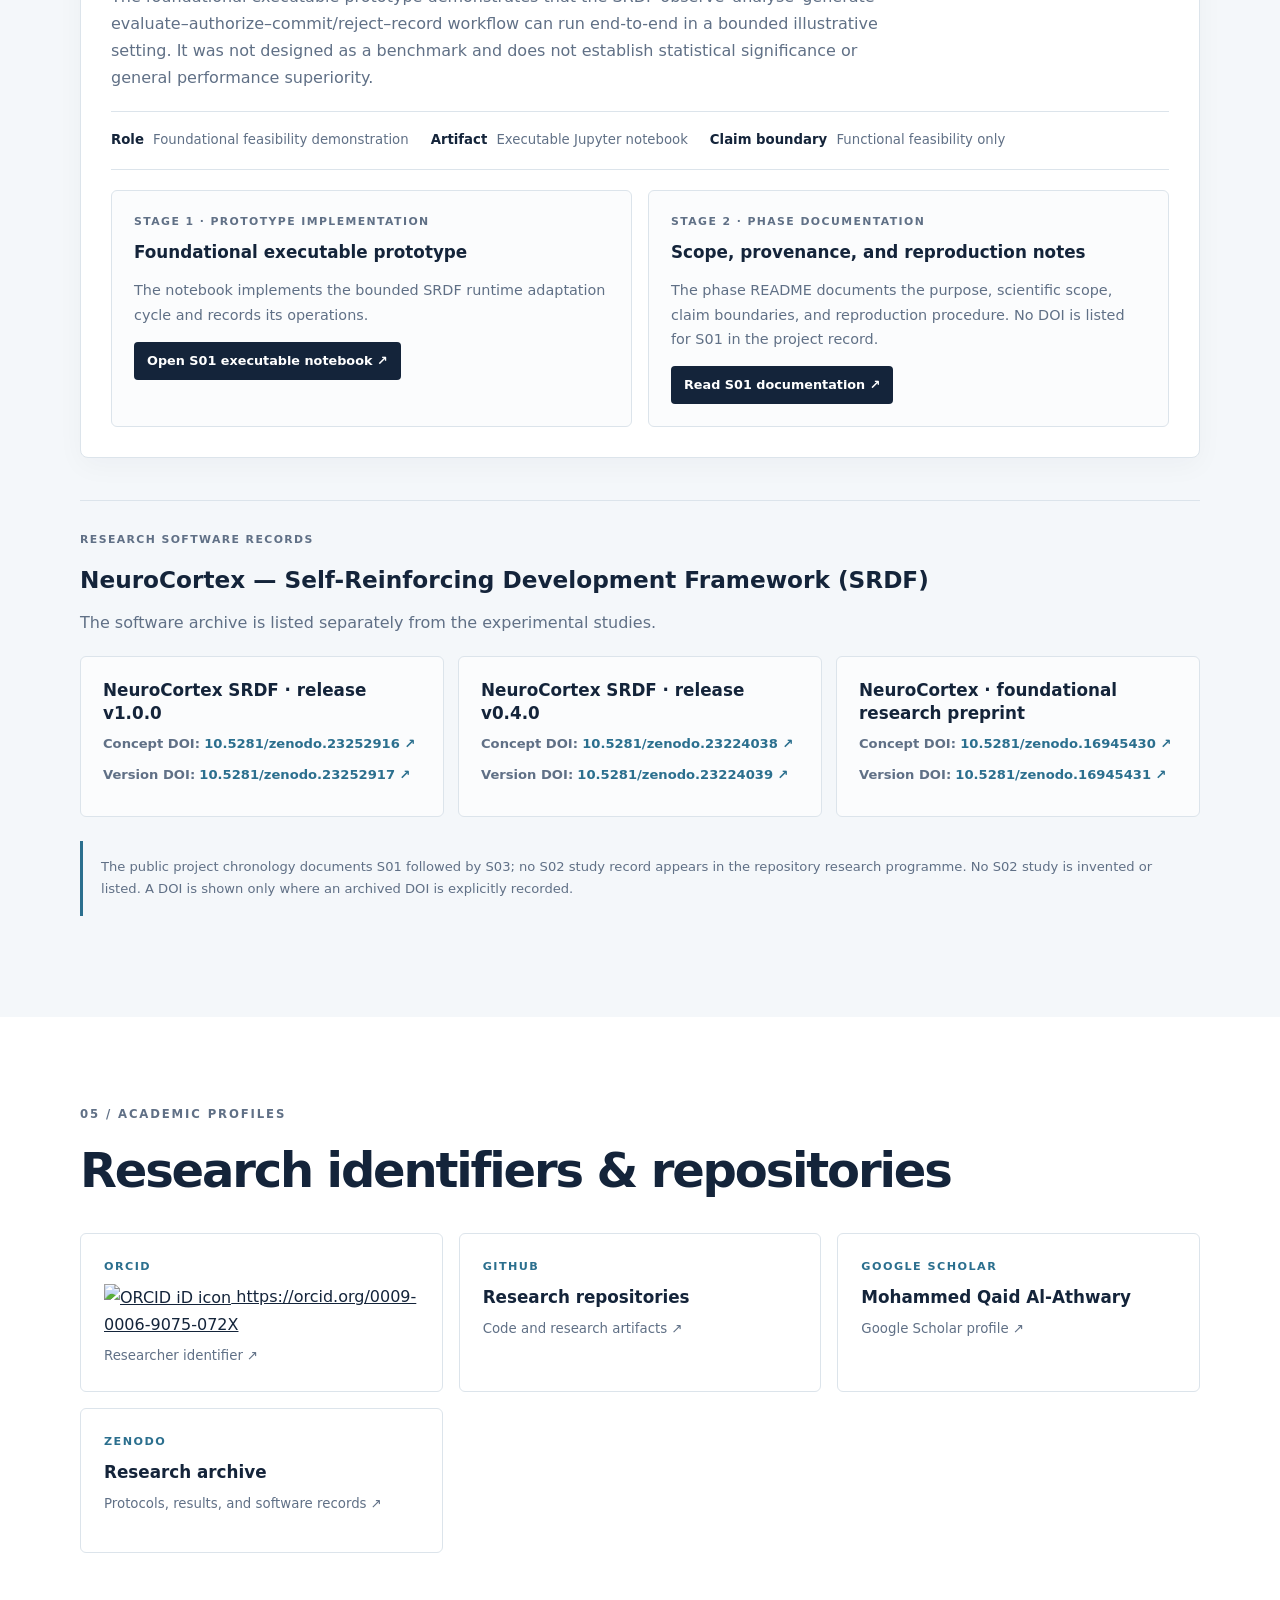
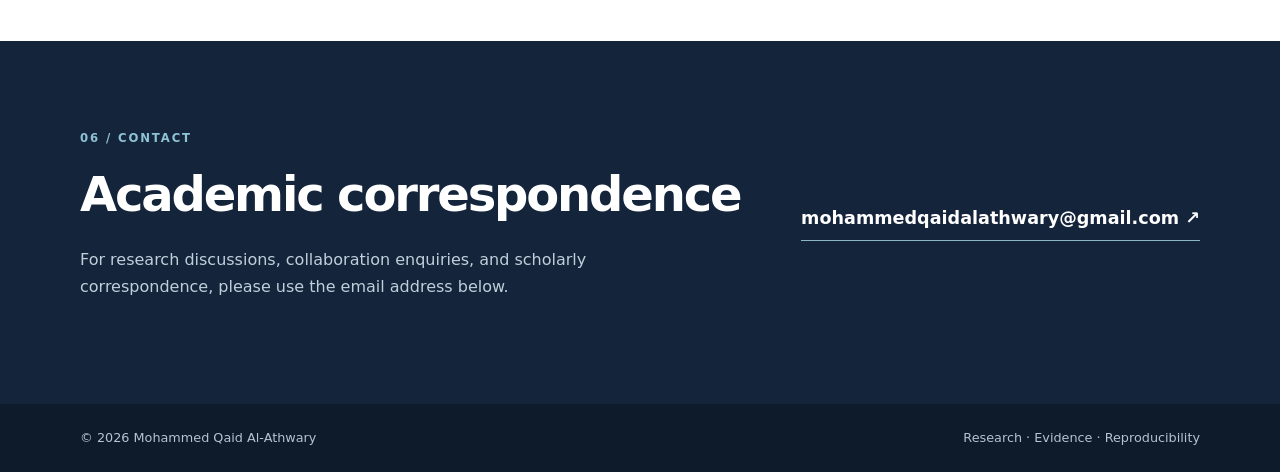
==== commit 6c9da3d5: "Expand full study titles and keep indexing platforms unchanged" ====
--- a/index.html
+++ b/index.html
@@ -128,11 +128,11 @@
   <div class="container">
     <p class="eyebrow">04 / COMPLETED RESEARCH OUTPUT</p>
     <h2>Research studies &amp; evidence records</h2>
-    <p class="section-lead">The entries below describe completed studies documented in the NeuroCortex SRDF research repository. Protocols, execution records, empirical results, and software deposits are identified separately. DOI links are shown only where a DOI is recorded; a repository link is not represented as a DOI or journal publication.</p>
+    <p class="section-lead">The entries below describe completed studies documented in the NeuroCortex SRDF research repository. Protocols, execution records, empirical results, and software deposits are identified separately. DOI links are shown only where a DOI is recorded; a repository link is not represented as a DOI or another type of publication.</p>
 
     <article class="study-card" id="study-s08">
       <div class="study-heading"><div><p class="study-kicker">STUDY S08 · IMBALANCED TABULAR CLASSIFICATION</p>
-        <h3>Threshold Correction, Not Rebalancing: A Pre-registered Generalization Study of Benchmark-Practice Inflation in Imbalanced Tabular Classification</h3>
+        <h3>S08 — Threshold Correction, Not Rebalancing: A Pre-registered Generalization Study of Benchmark-Practice Inflation in Imbalanced Tabular Classification</h3>
         <p class="study-summary">A confirmatory generalization study testing whether apparent balanced-accuracy gains attributed to rebalancing methods can arise from use of an uncorrected default decision threshold. The final closure record reports 87 analysed datasets across OpenML and an external stratum.</p></div><span class="study-status">Protocol and results deposited</span></div>
       <div class="study-facts"><span><b>Design</b> Pre-registered generalization study</span><span><b>Datasets</b> 87 analysed</span><span><b>Learners</b> HistGradientBoosting and Logistic Regression</span></div>
       <div class="stage-grid">
@@ -143,7 +143,7 @@
 
     <article class="study-card" id="study-s07">
       <div class="study-heading"><div><p class="study-kicker">STUDY S07 · BENCHMARK-PRACTICE INFLATION</p>
-        <h3>Does Class-Imbalance Correction Beat a Threshold-Corrected Control? A Catalog-Wide Confirmatory Study of Benchmark-Practice Bias</h3>
+        <h3>S07 — Does Class-Imbalance Correction Beat a Threshold-Corrected Control? A Catalog-Wide Confirmatory Study of Benchmark-Practice Bias in Imbalanced Classification</h3>
         <p class="study-summary">A pre-registered study comparing conventional benchmark baselines, a threshold-corrected control, and imbalance-handling methods to examine how default decision thresholds affect reported performance.</p></div><span class="study-status">Protocol and results deposited</span></div>
       <div class="study-facts"><span><b>Design</b> Pre-registered confirmatory study</span><span><b>Candidate cohort</b> 131 datasets</span><span><b>Analysed cohort</b> 98 datasets</span></div>
       <div class="stage-grid">
@@ -154,7 +154,7 @@
 
     <article class="study-card" id="study-s06">
       <div class="study-heading"><div><p class="study-kicker">STUDY S06 · ARBITER REVISION SUITE</p>
-        <h3>Confirmatory Evaluation of Arbiter Revision in the Self-Reinforcing Development Framework</h3>
+        <h3>S06 — Arbiter Revision Suite: A Multi-Stage Evaluation of Utility-Signal Selection, Decision-Threshold Recalibration, and Candidate-Pool Expansion in the NeuroCortex Self-Reinforcing Development Framework</h3>
         <p class="study-summary">A staged evaluation of SRDF Arbiter revisions, testing changes to the utility signal, threshold calibration, and candidate pool against a fixed confirmatory cohort. The repository distinguishes the confirmatory v2 protocol from later adaptive/exploratory revisions.</p></div><span class="study-status">Protocol deposited; results documented in repository</span></div>
       <div class="study-facts"><span><b>Confirmatory cohort</b> 198 datasets</span><span><b>Triggered cases</b> 600</span><span><b>Stages</b> v1–v4 (S06a–S06c)</span></div>
       <div class="stage-grid">
@@ -165,7 +165,7 @@
 
     <article class="study-card" id="study-s05">
       <div class="study-heading"><div><p class="study-kicker">STUDY S05 · EXTENDED COMPARATIVE EVALUATION</p>
-        <h3>Comparative Evaluation of NeuroCortex SRDF Against Established Imbalance-Learning Baselines</h3>
+        <h3>S05 — Extended Comparative Evaluation of NeuroCortex SRDF Against SMOTE+Random Forest, Cost-Sensitive Random Forest, ADASYN+Random Forest, and EasyEnsemble on a Frozen OpenML Cohort</h3>
         <p class="study-summary">An extended comparison of frozen SRDF v1 against SMOTE+RF, cost-sensitive Random Forest, ADASYN+RF, and EasyEnsemble on the S04 cohort, including counterfactual Arbiter analysis and decomposition of negative-performance cases.</p></div><span class="study-status">Protocol and empirical artifacts in repository</span></div>
       <div class="study-facts"><span><b>Cohort</b> 45 OpenML datasets</span><span><b>Cases</b> 1,125 planned cases</span><span><b>Design</b> Exploratory/comparative; no confirmatory hypotheses</span></div>
       <div class="stage-grid"><section class="stage-card"><p class="stage-label">STAGE 1 · PROTOCOL</p><h4>Comparative evaluation protocol</h4><p>Locked protocol specifying the frozen cohort, evaluation cases, baselines, metrics, and comparisons.</p><a class="record-button" href="https://github.com/mohammedqaidalathwary/neurocortex-srdf/tree/main/experiments/S05_EXTENDED_EVALUATION/protocol" target="_blank" rel="noopener">View S05 protocol ↗</a></section>
@@ -174,7 +174,7 @@
 
     <article class="study-card" id="study-s04">
       <div class="study-heading"><div><p class="study-kicker">STUDY S04 · OPENML GENERALIZATION EVALUATION</p>
-        <h3>Empirical Evaluation of NeuroCortex SRDF on OpenML Tabular Classification Datasets</h3>
+        <h3>S04 — Empirical Generalization Evaluation of NeuroCortex SRDF on OpenML Binary Tabular Classification Datasets: A Frozen 45-Dataset Cohort with Repeated Stratified Cross-Validation</h3>
         <p class="study-summary">A structured evaluation on a frozen cohort of OpenML binary-classification datasets, with prespecified eligibility, cohort selection, execution design, imbalance triggering, and dataset-aware statistical summaries.</p></div><span class="study-status">Completed run · evidence artifacts recorded</span></div>
       <div class="study-facts"><span><b>Cohort</b> 45 datasets</span><span><b>Execution</b> Five seeds × five stratified folds</span><span><b>Cases</b> 1,125</span></div>
       <div class="stage-grid"><section class="stage-card"><p class="stage-label">STAGE 1 · EXPERIMENT PROTOCOL</p><h4>S04/R4 protocol and cohort definition</h4><p>Protocol NC-S04-R4 defines eligibility, the frozen cohort, train-only imbalance trigger, candidate selection, and statistical analysis.</p><a class="record-button" href="https://github.com/mohammedqaidalathwary/neurocortex-srdf/blob/main/experiments/S04_OPENML_GENERALIZATION/protocol/R4_PROTOCOL.json" target="_blank" rel="noopener">View S04 protocol ↗</a></section>
@@ -183,7 +183,7 @@
 
     <article class="study-card" id="study-s03">
       <div class="study-heading"><div><p class="study-kicker">STUDY S03 · GENERATOR–ARBITER FUNCTIONAL VALIDATION</p>
-        <h3>Generator–Arbiter Functional Validation of Controlled Runtime Structural Adaptation</h3>
+        <h3>S03 — Functional Validation of the NeuroCortex SRDF Generator–Arbiter Cycle: A Five-Seed Evaluation of Candidate Generation, Evaluation, Authorization, and Controlled Structural Change</h3>
         <p class="study-summary">A five-seed multirun validation of the SRDF cycle, recording runtime context, generated candidates, evaluation, authorization outcomes, and committed or rejected structural changes. The phase documentation explicitly limits claims to functional execution rather than statistical significance or general performance superiority.</p></div><span class="study-status">Five-seed records documented</span></div>
       <div class="study-facts"><span><b>Seeds</b> 7, 21, 42, 73, 101</span><span><b>Focus</b> Generator–Arbiter workflow</span><span><b>Evidence</b> Raw multirun and validated summary</span></div>
       <div class="stage-grid"><section class="stage-card"><p class="stage-label">STAGE 1 · FUNCTIONAL DESIGN</p><h4>Generator–Arbiter validation setup</h4><p>Phase documentation describes the controlled multirun validation and the operations recorded in each run.</p><a class="record-button" href="https://github.com/mohammedqaidalathwary/neurocortex-srdf/blob/main/experiments/S03_GENERATOR_ARBITER/README.md" target="_blank" rel="noopener">View S03 study description ↗</a></section>
@@ -192,7 +192,7 @@
 
     <article class="study-card" id="study-s01">
       <div class="study-heading"><div><p class="study-kicker">STUDY S01 · FOUNDATIONAL PROTOTYPE VALIDATION</p>
-        <h3>Feasibility Demonstration of a Controlled Runtime Structural Adaptation Workflow</h3>
+        <h3>S01 — Foundational Executable Prototype of NeuroCortex SRDF: Feasibility Demonstration of an End-to-End, Evidence-Governed Runtime Structural Adaptation Workflow</h3>
         <p class="study-summary">The foundational executable prototype demonstrates that the SRDF observe–analyse–generate–evaluate–authorize–commit/reject–record workflow can run end-to-end in a bounded illustrative setting. It was not designed as a benchmark and does not establish statistical significance or general performance superiority.</p></div><span class="study-status">Executable prototype documented</span></div>
       <div class="study-facts"><span><b>Role</b> Foundational feasibility demonstration</span><span><b>Artifact</b> Executable Jupyter notebook</span><span><b>Claim boundary</b> Functional feasibility only</span></div>
       <div class="stage-grid"><section class="stage-card"><p class="stage-label">STAGE 1 · PROTOTYPE IMPLEMENTATION</p><h4>Foundational executable prototype</h4><p>The notebook implements the bounded SRDF runtime adaptation cycle and records its operations.</p><a class="record-button" href="https://github.com/mohammedqaidalathwary/neurocortex-srdf/blob/main/experiments/S01_PROTOTYPE_VALIDATION/notebooks/srdf_s01_foundational_prototype.ipynb" target="_blank" rel="noopener">Open S01 executable notebook ↗</a></section>
@@ -206,7 +206,7 @@
         <div class="software-record"><h4>NeuroCortex · foundational research preprint</h4><p><b>Concept DOI:</b> <a href="https://doi.org/10.5281/zenodo.16945430" target="_blank" rel="noopener">10.5281/zenodo.16945430 ↗</a></p><p><b>Version DOI:</b> <a href="https://doi.org/10.5281/zenodo.16945431" target="_blank" rel="noopener">10.5281/zenodo.16945431 ↗</a></p></div>
       </div>
     </div>
-    <p class="record-note">The public project chronology documents S01 followed by S03; no S02 study record appears in the repository research programme. No S02 study is invented or listed. A DOI is shown only where an archived DOI is explicitly recorded. DOI registration does not imply peer review.</p>
+    <p class="record-note">The public project chronology documents S01 followed by S03; no S02 study record appears in the repository research programme. No S02 study is invented or listed. A DOI is shown only where an archived DOI is explicitly recorded. </p>
   </div>
 </section>
 
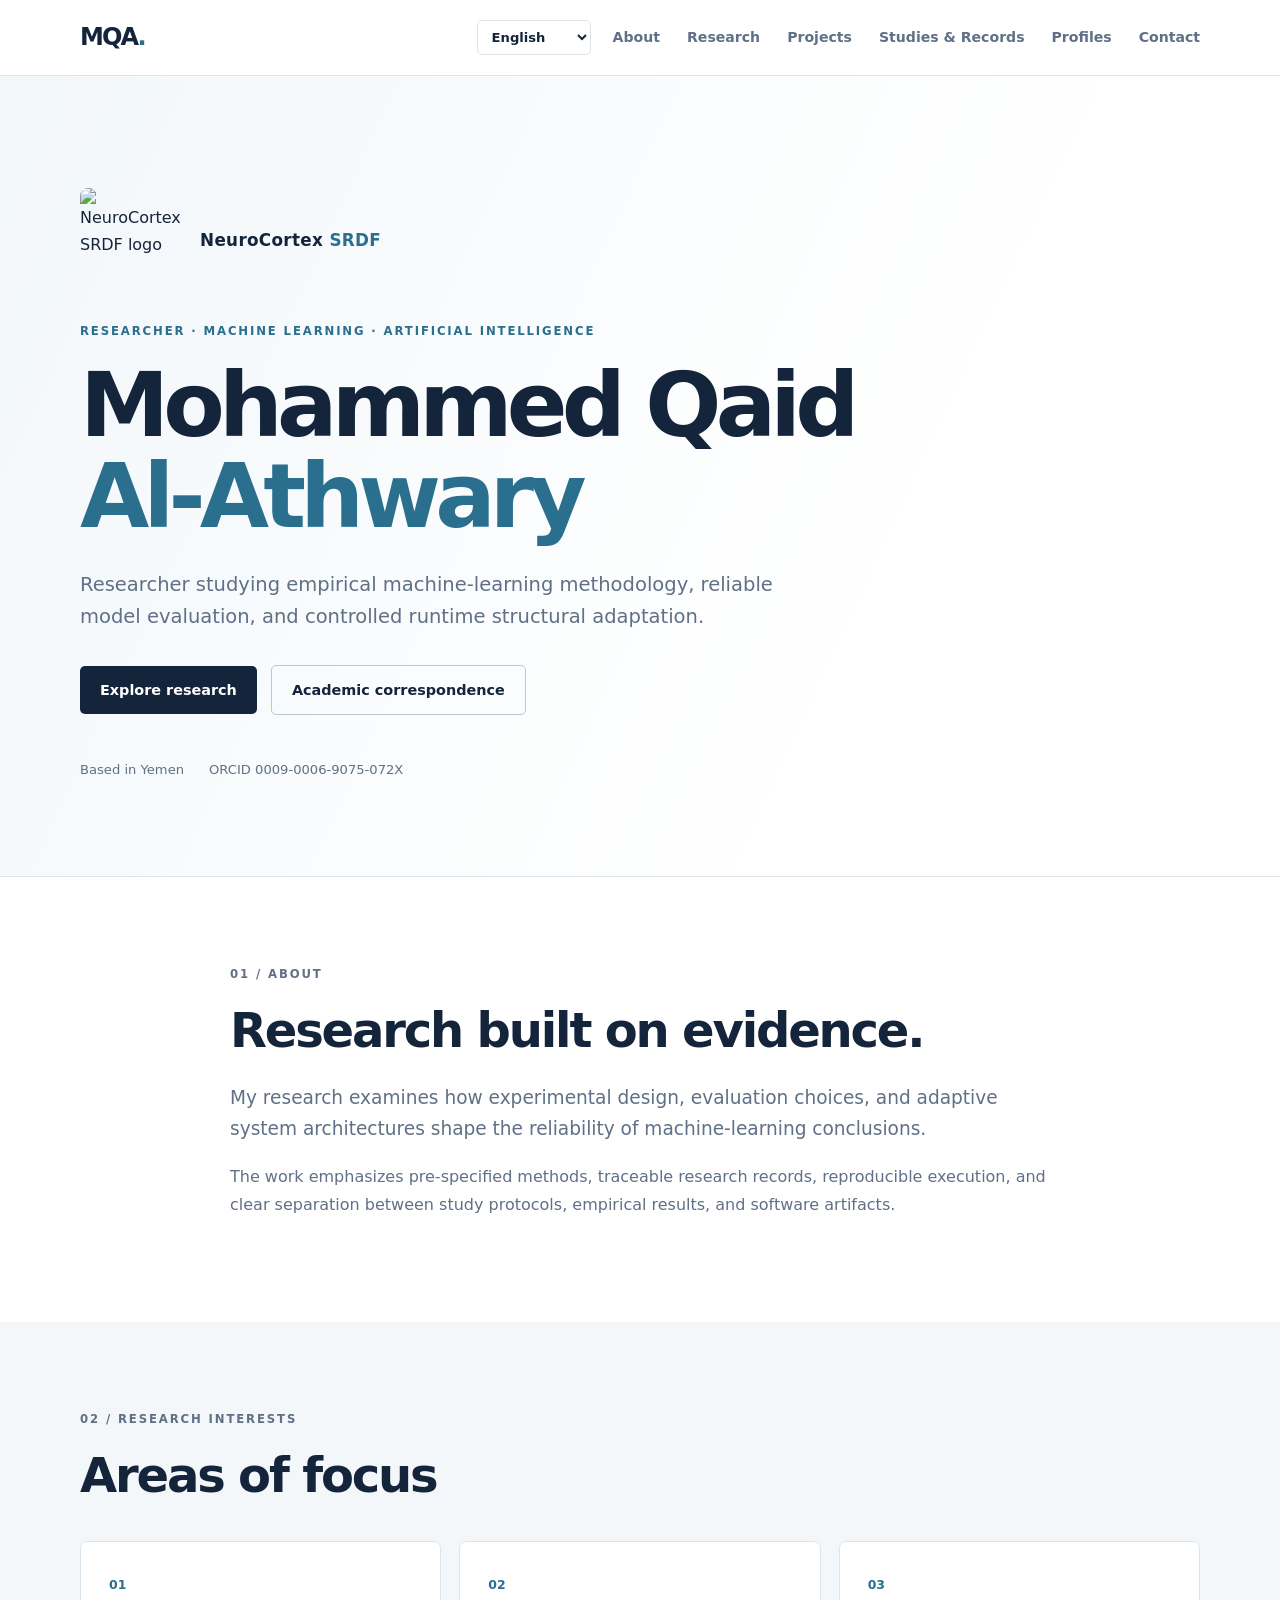
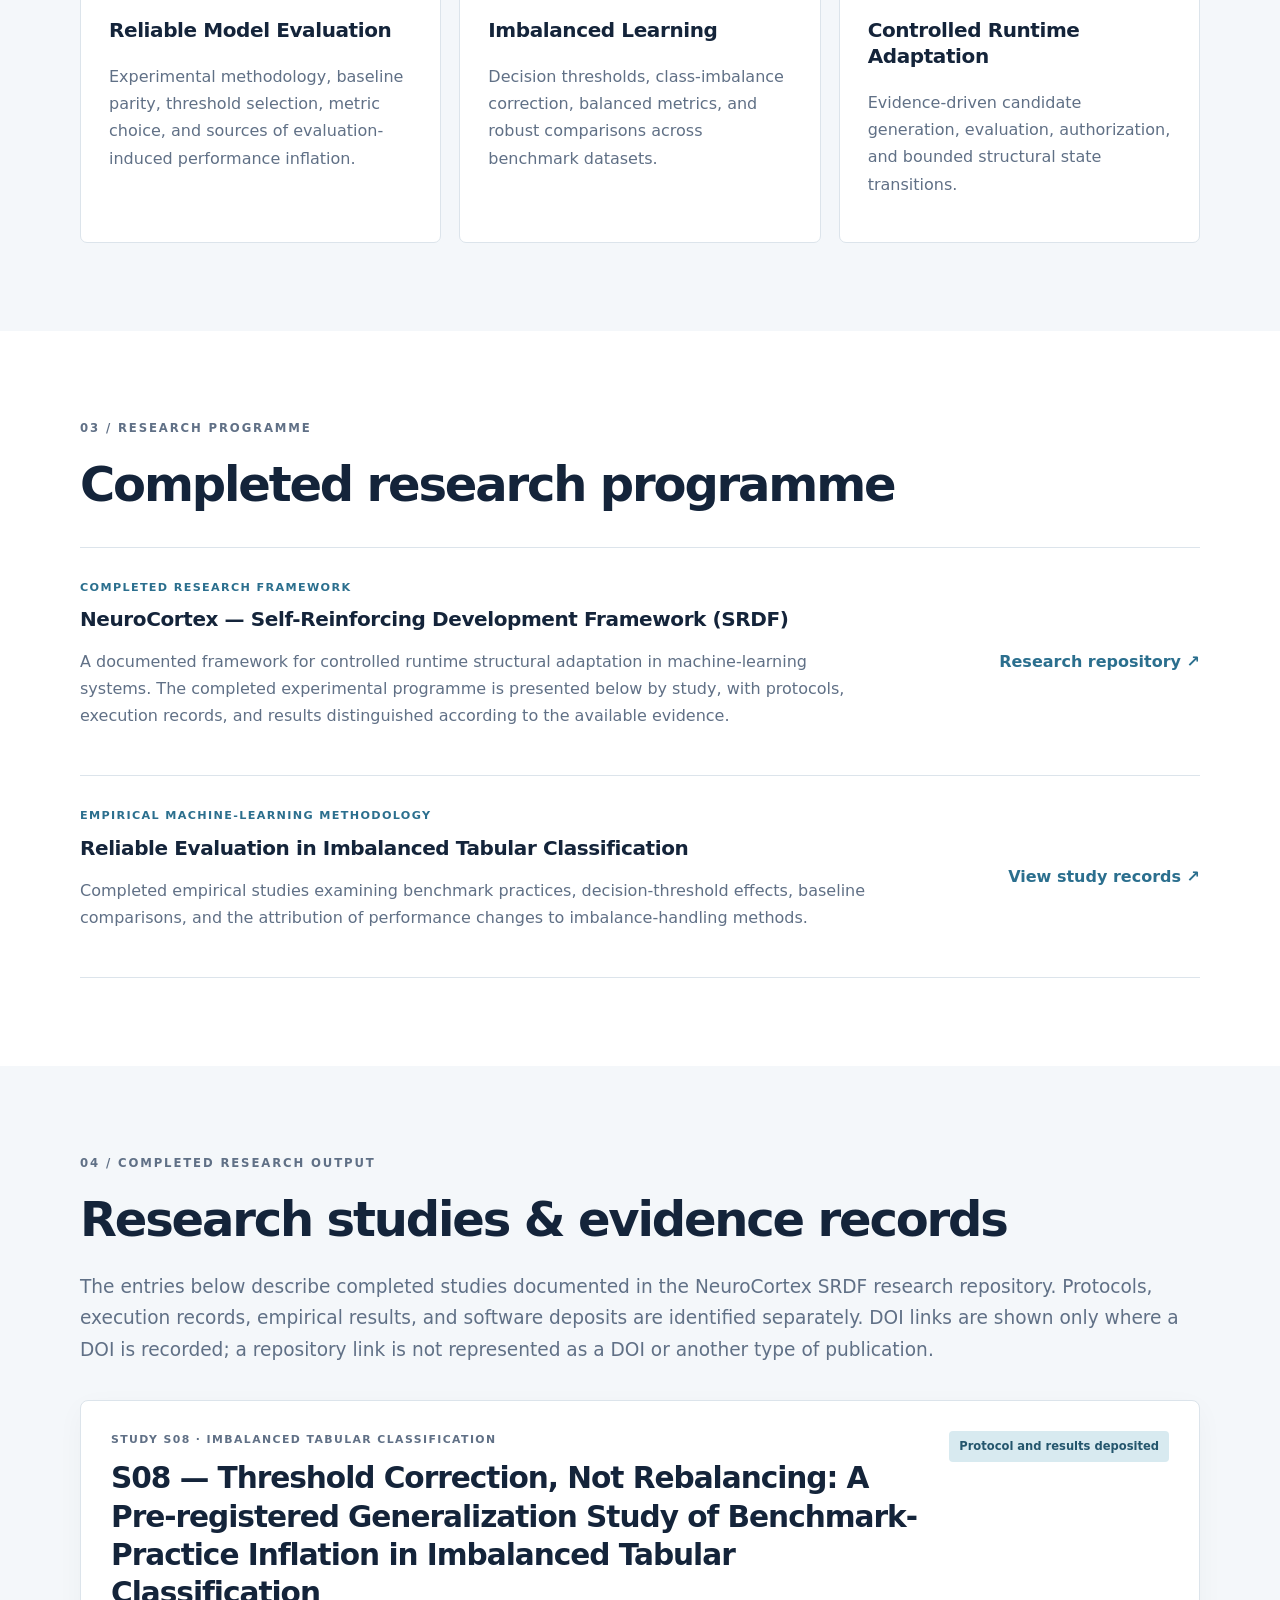
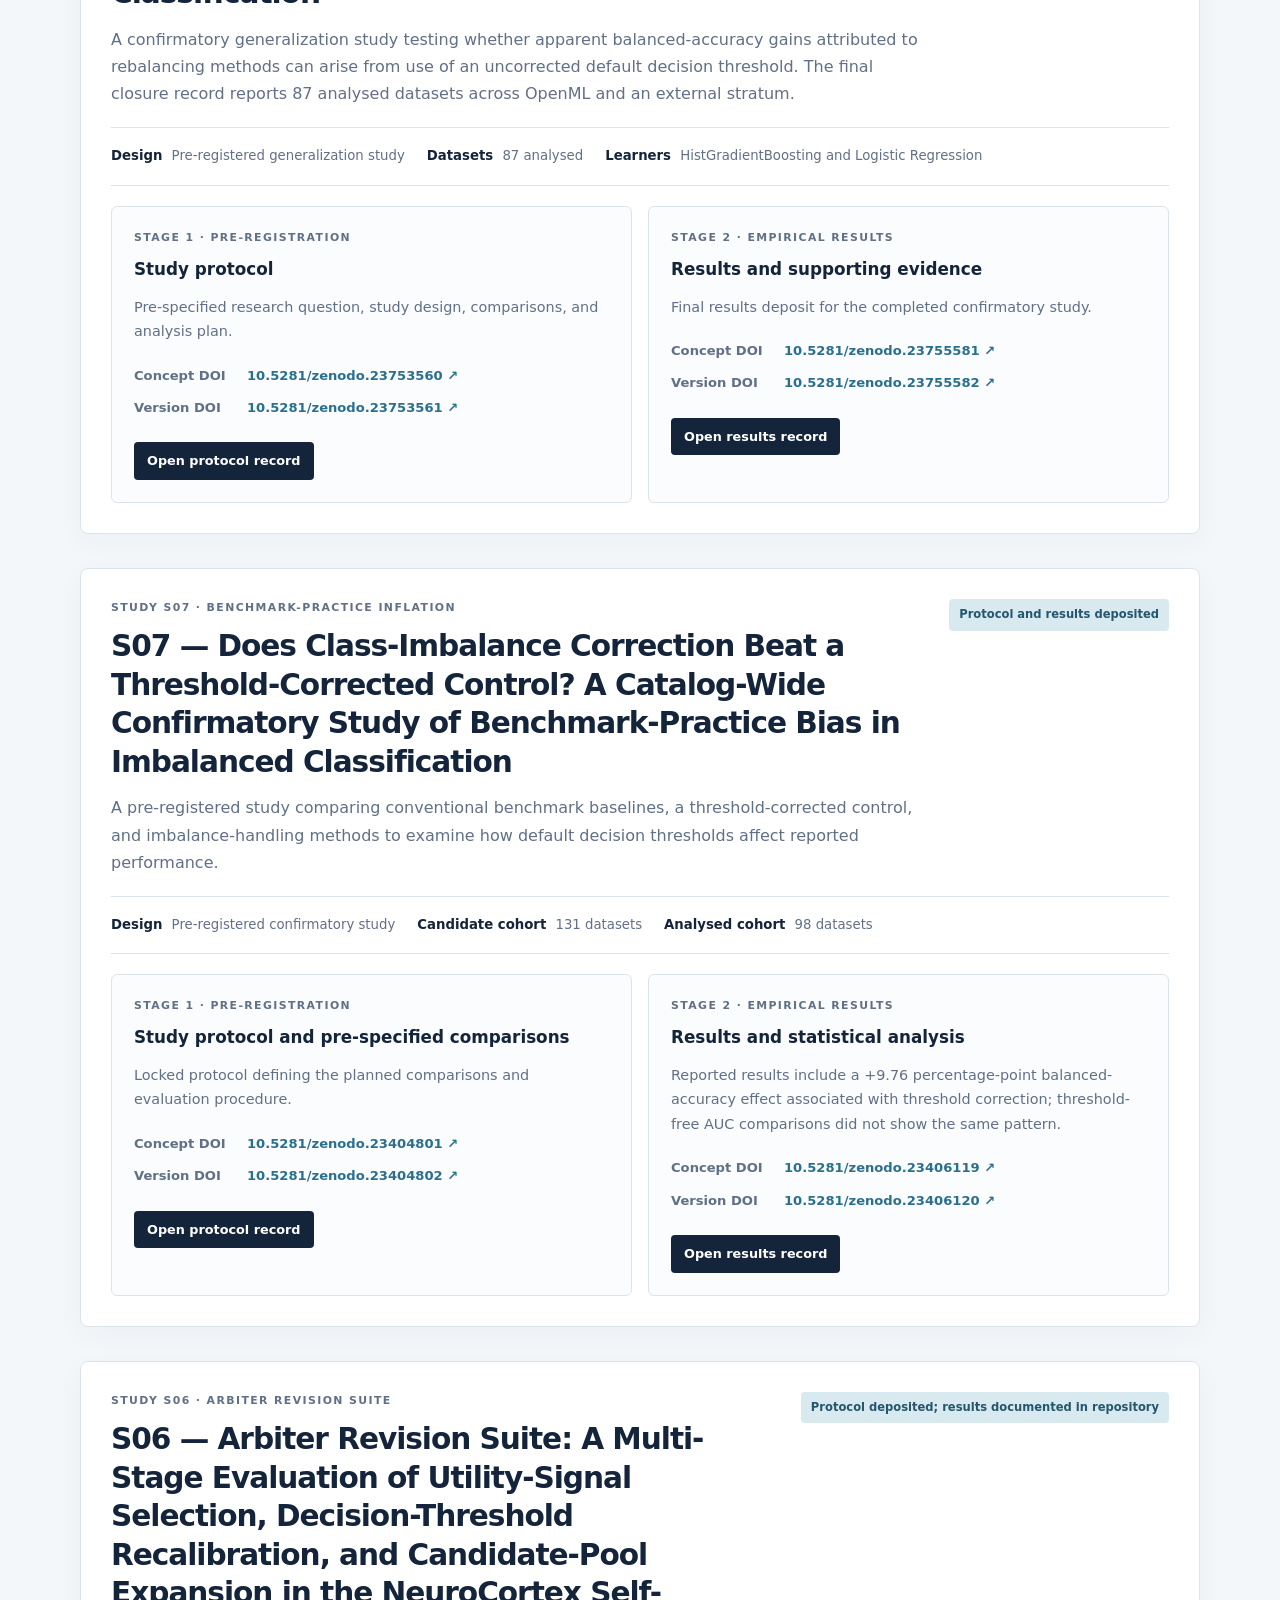
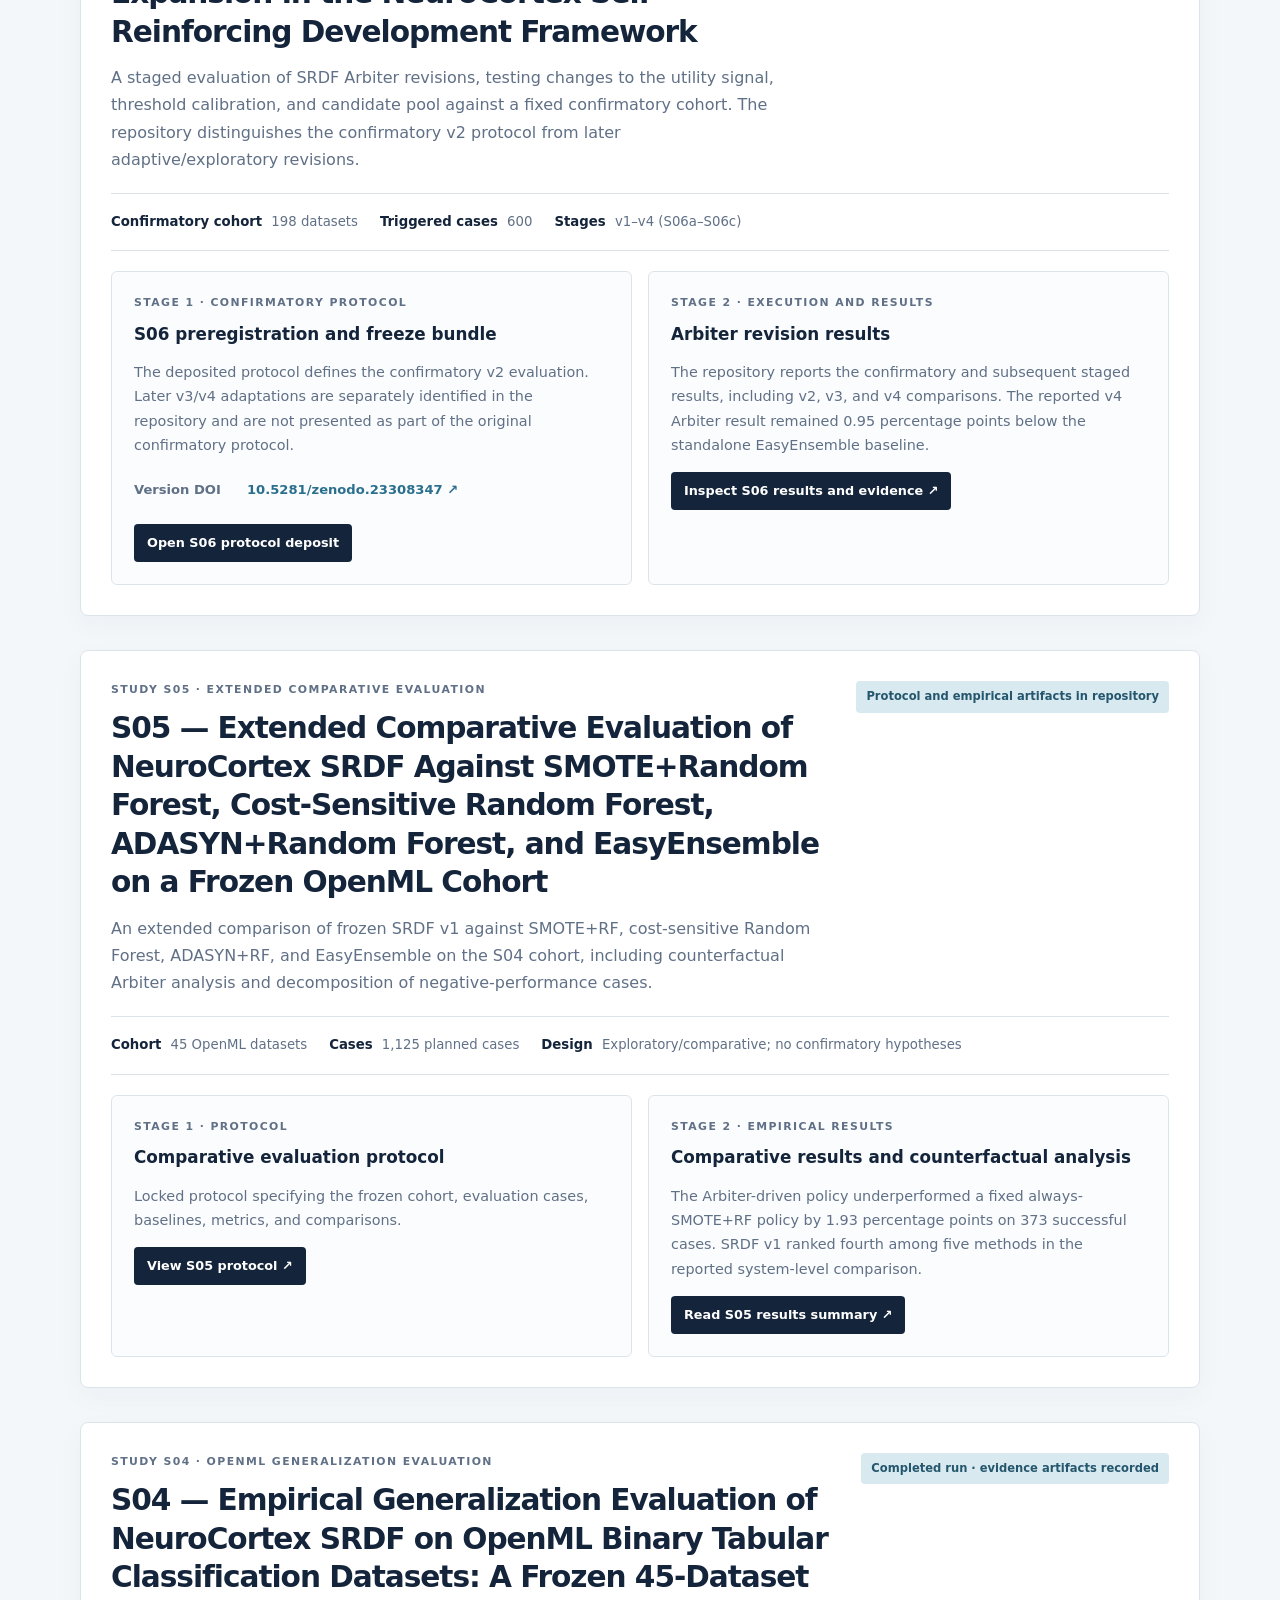
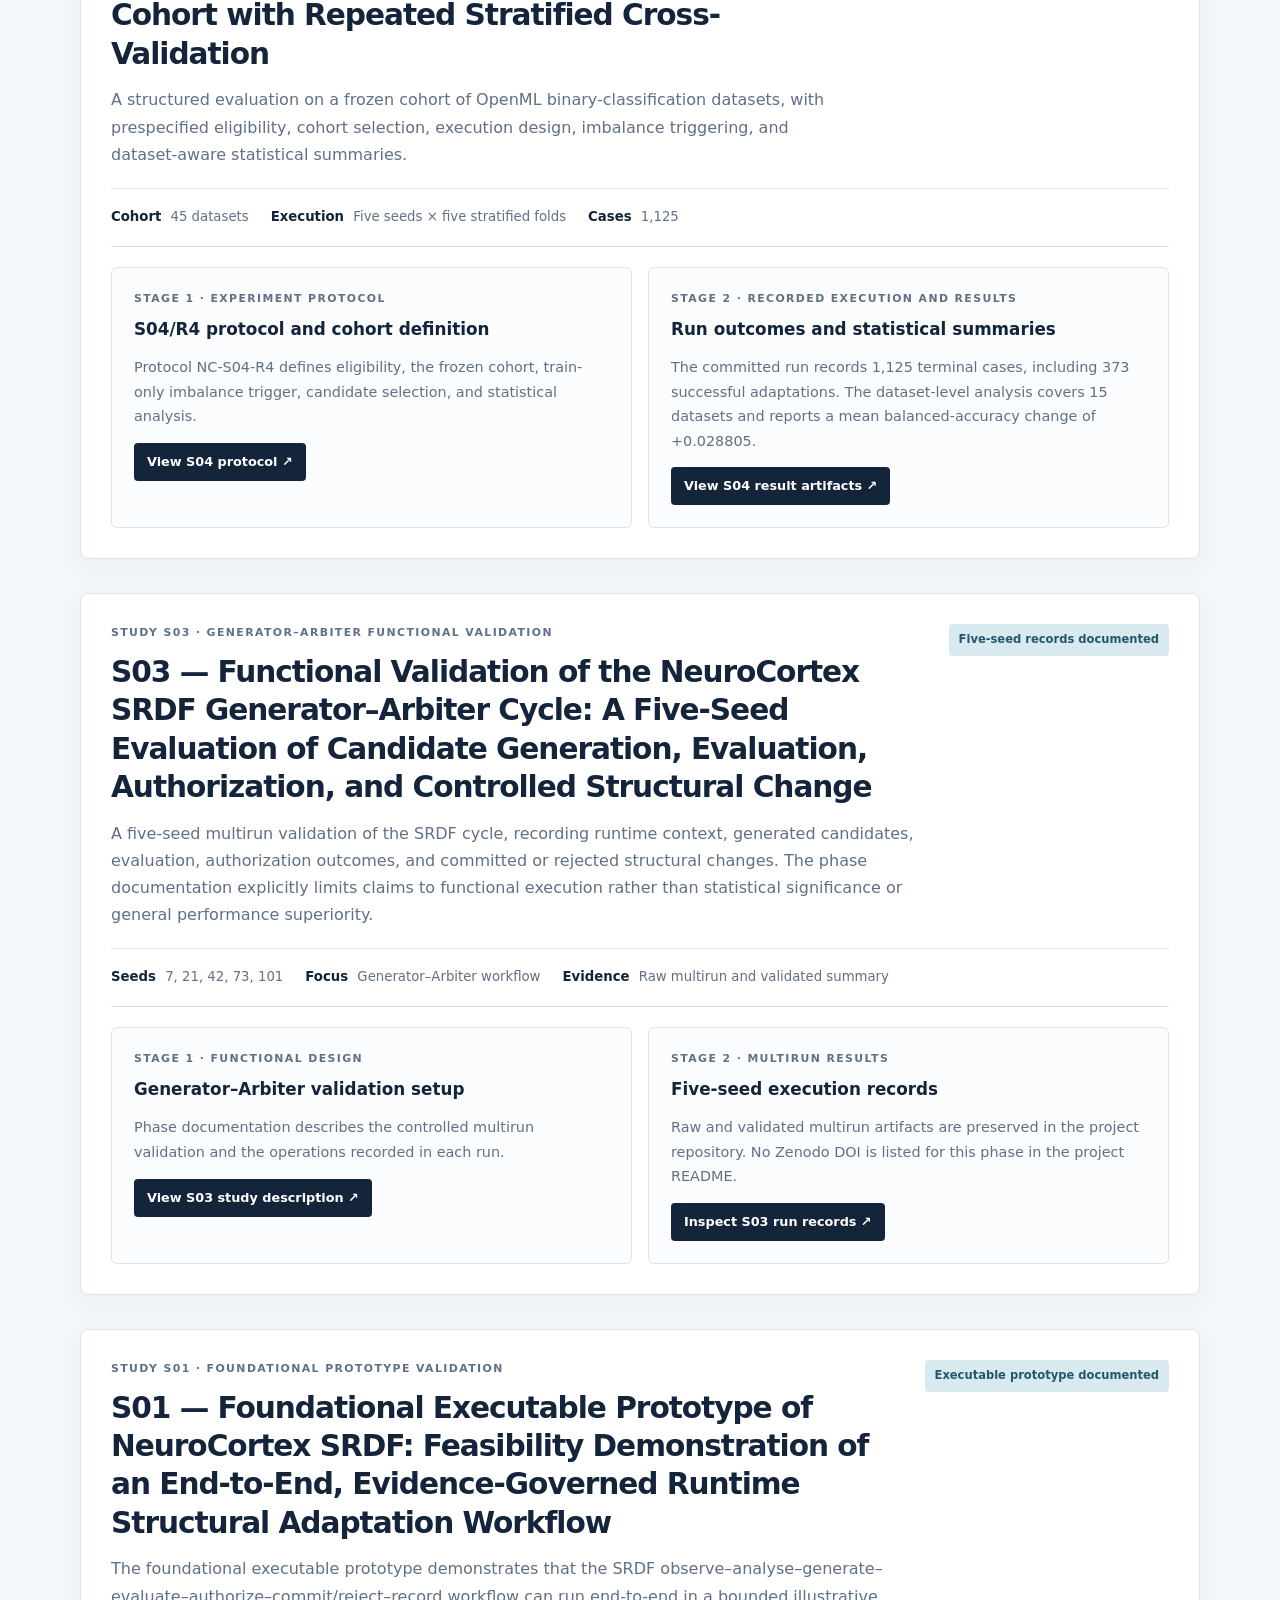
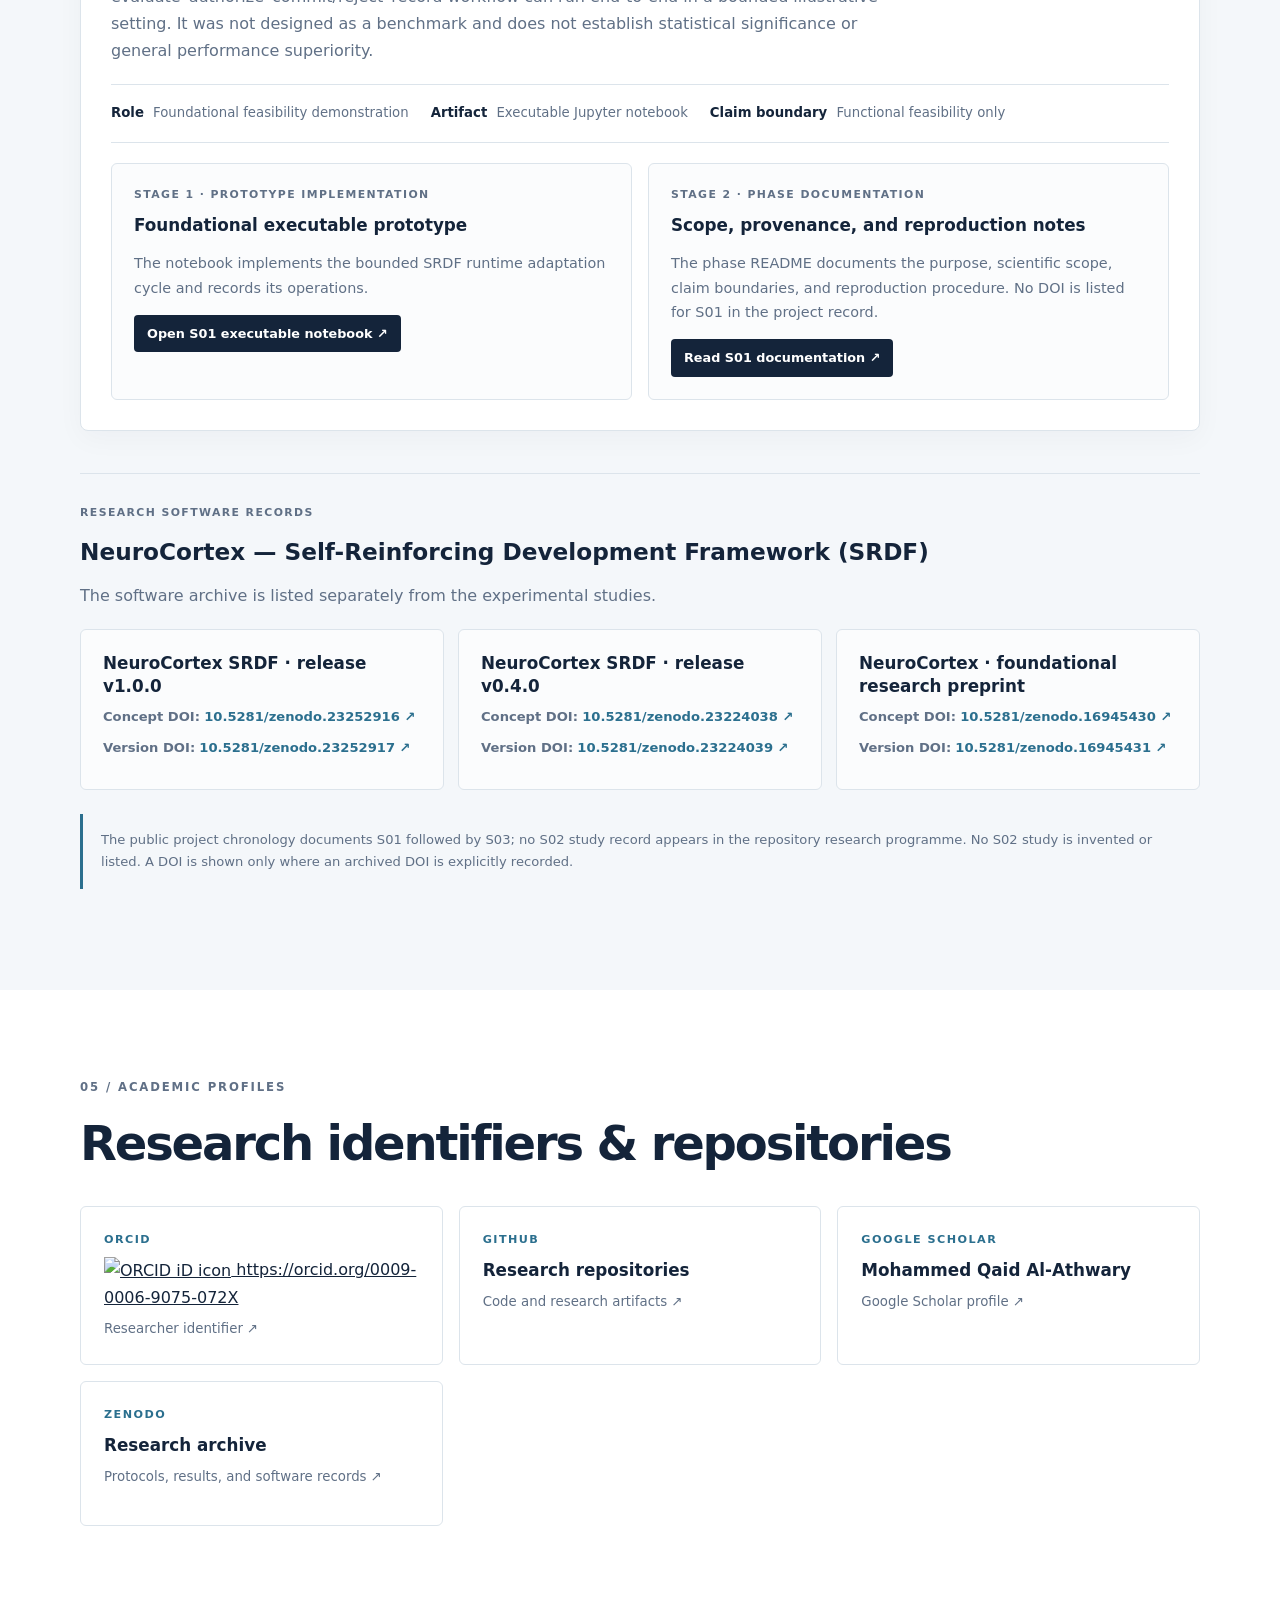
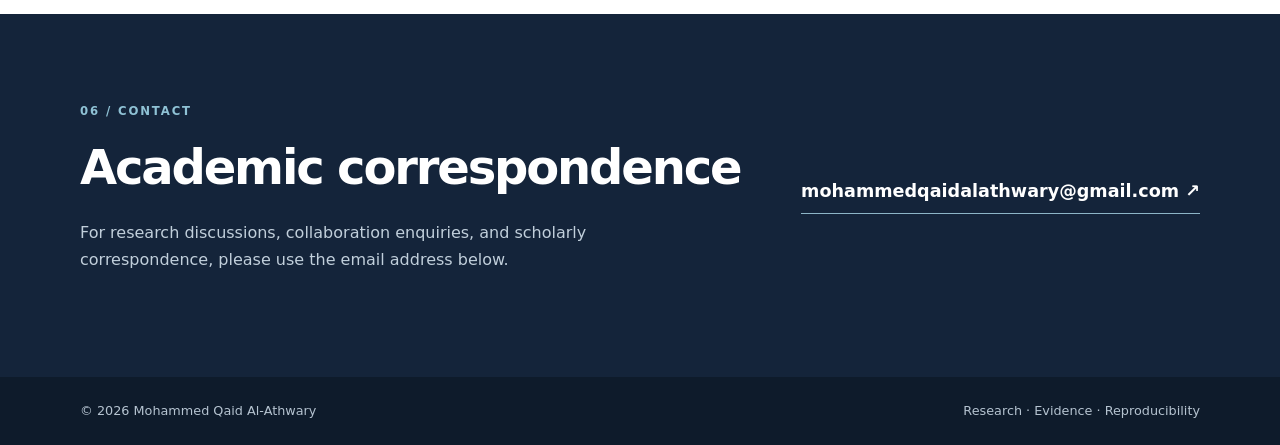
==== commit 6caafbf9: "Keep academic profile focused on completed research records" ====
--- a/index.html
+++ b/index.html
@@ -99,7 +99,7 @@
   <div class="container narrow">
     <p class="eyebrow">01 / ABOUT</p><h2>Research built on evidence.</h2>
     <p class="section-lead">My research examines how experimental design, evaluation choices, and adaptive system architectures shape the reliability of machine-learning conclusions.</p>
-    <p>The work emphasizes pre-specified methods, traceable research records, reproducible execution, and clear separation between protocols, empirical results, software artifacts, and peer-reviewed publications.</p>
+    <p>The work emphasizes pre-specified methods, traceable research records, reproducible execution, and clear separation between study protocols, empirical results, and software artifacts.</p>
   </div>
 </section>
 
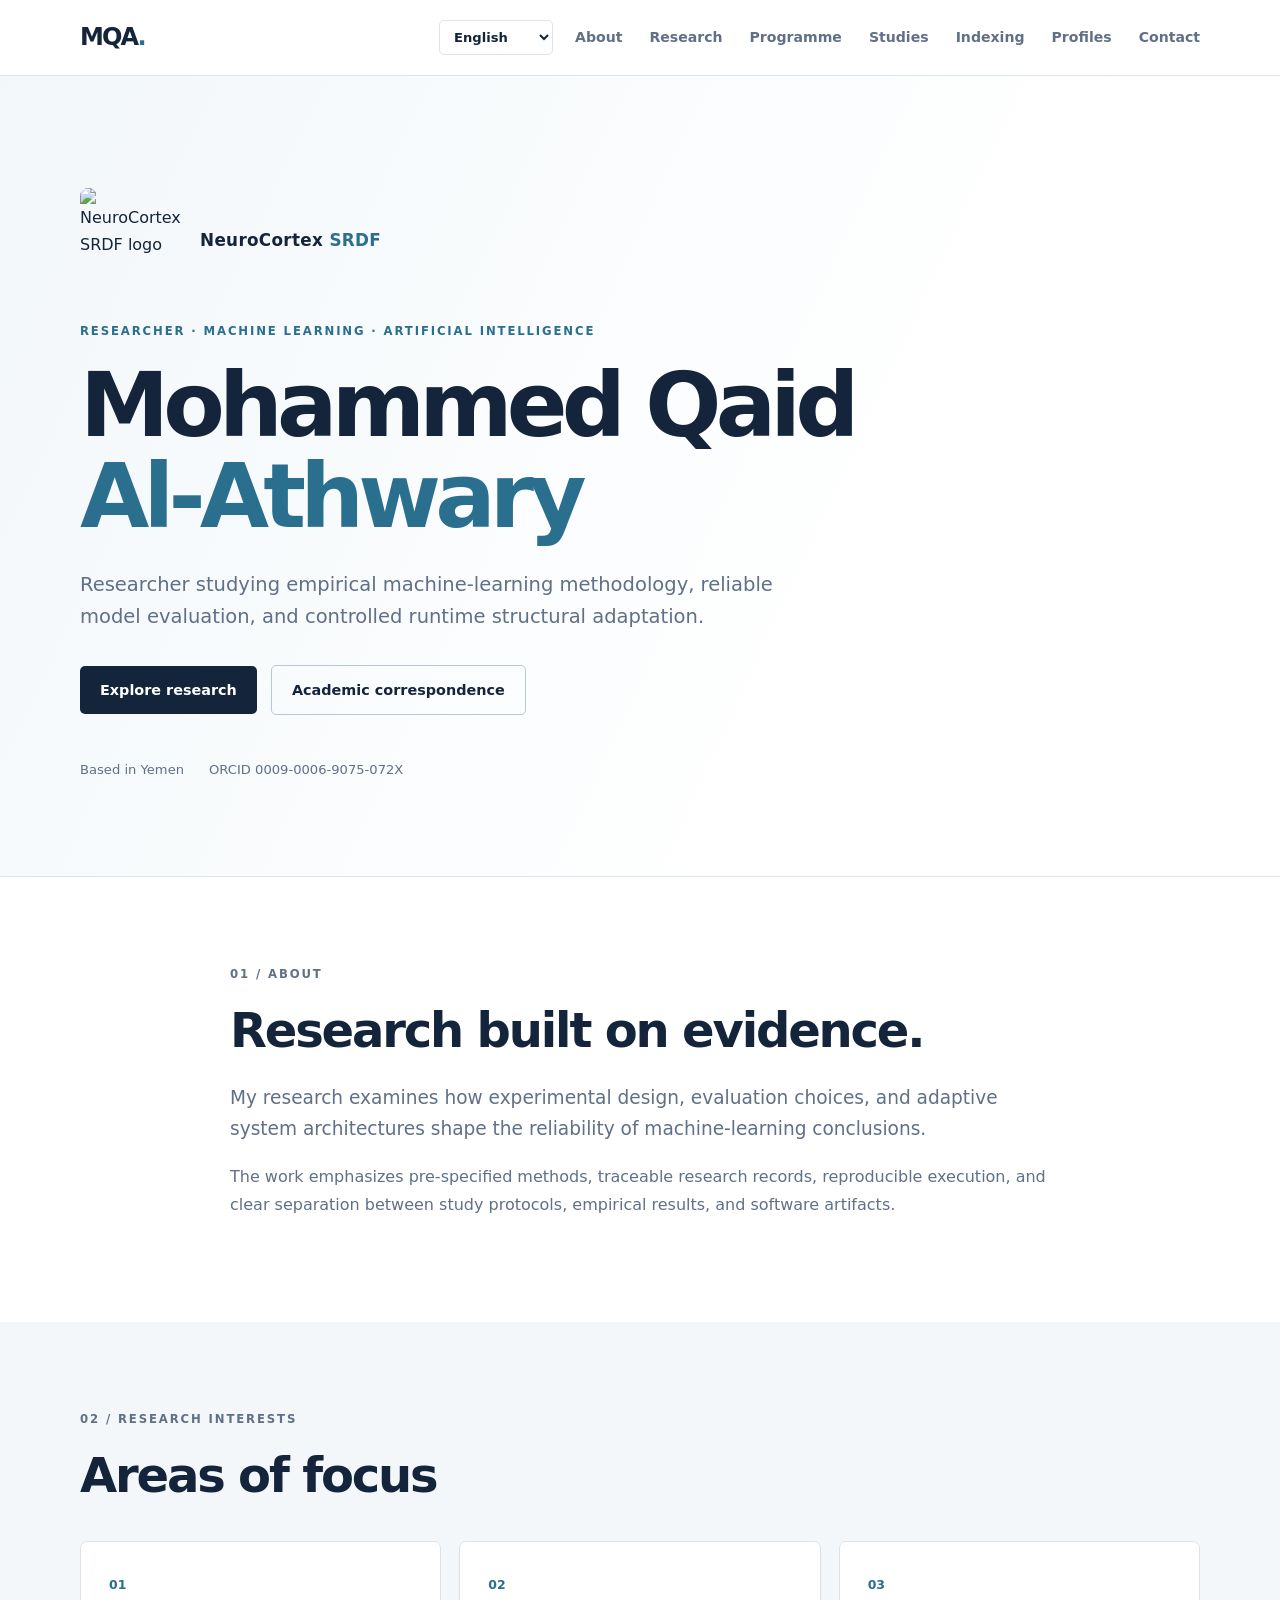
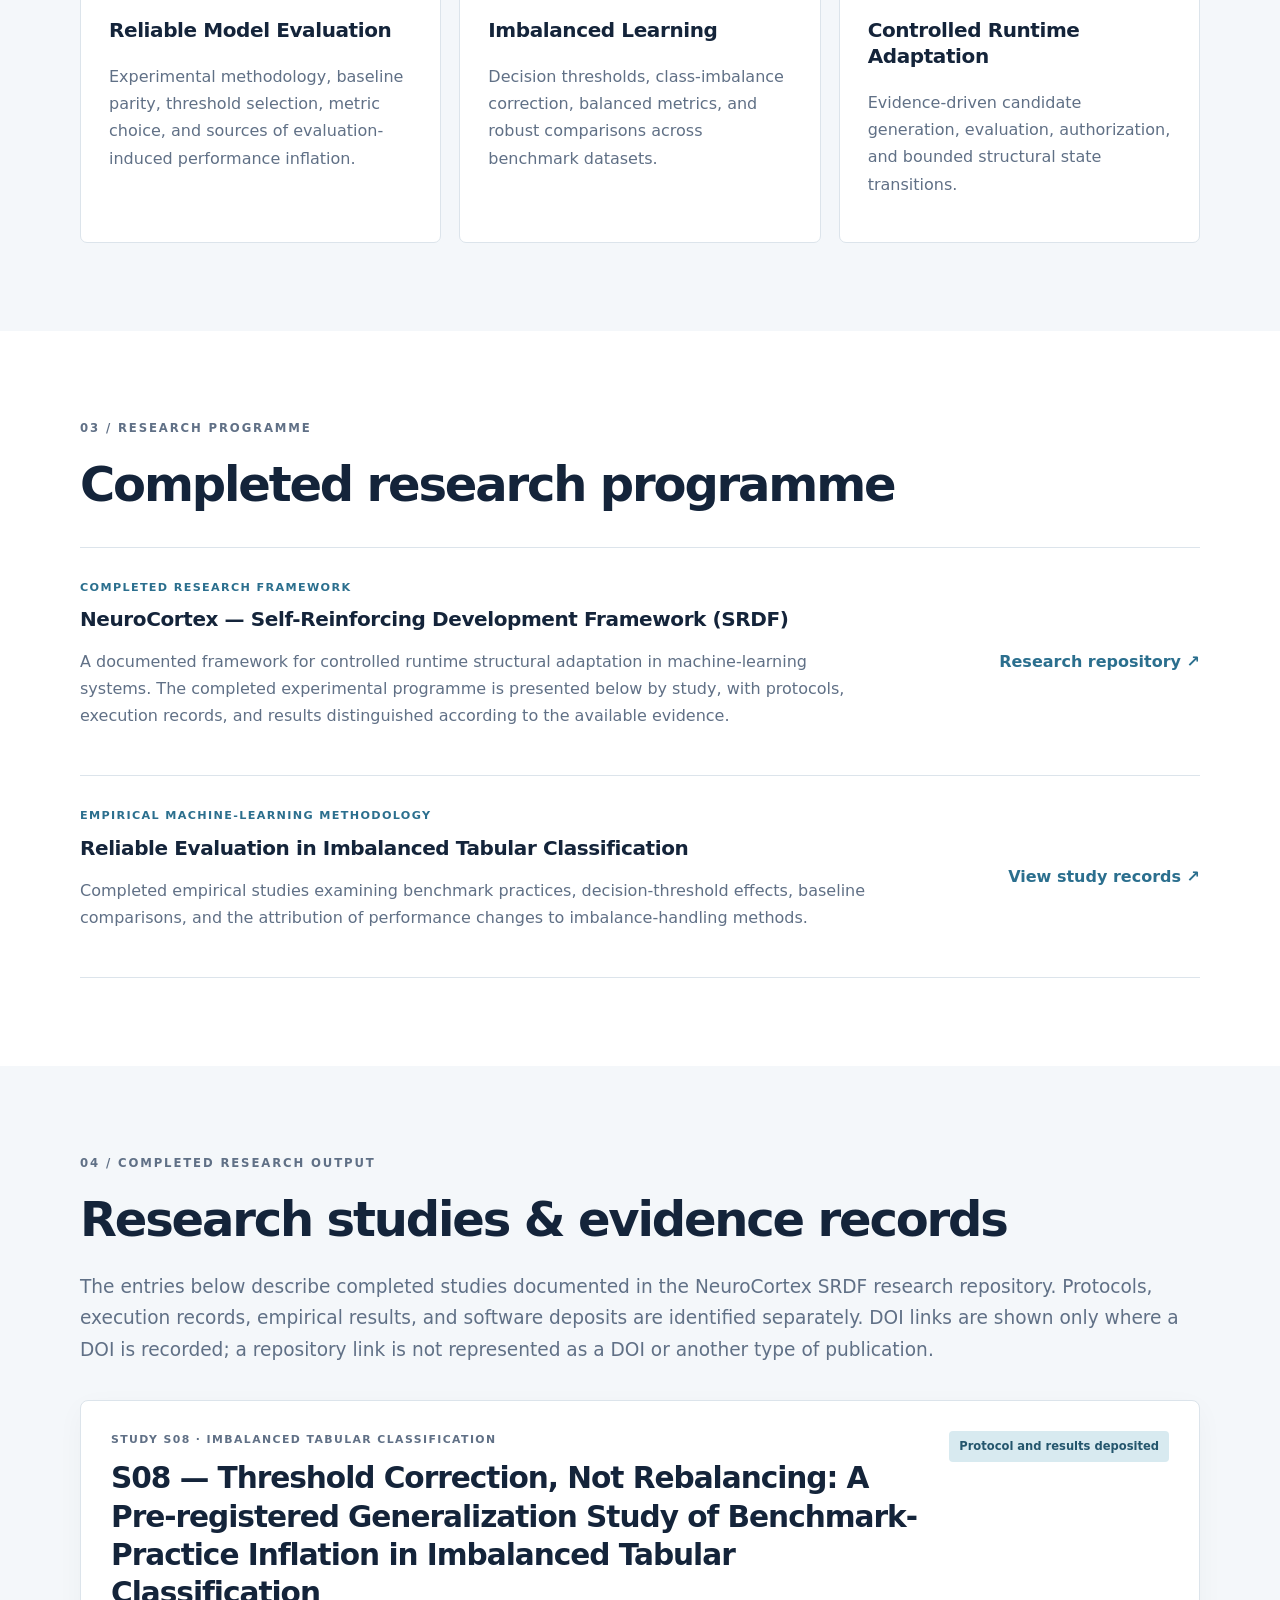
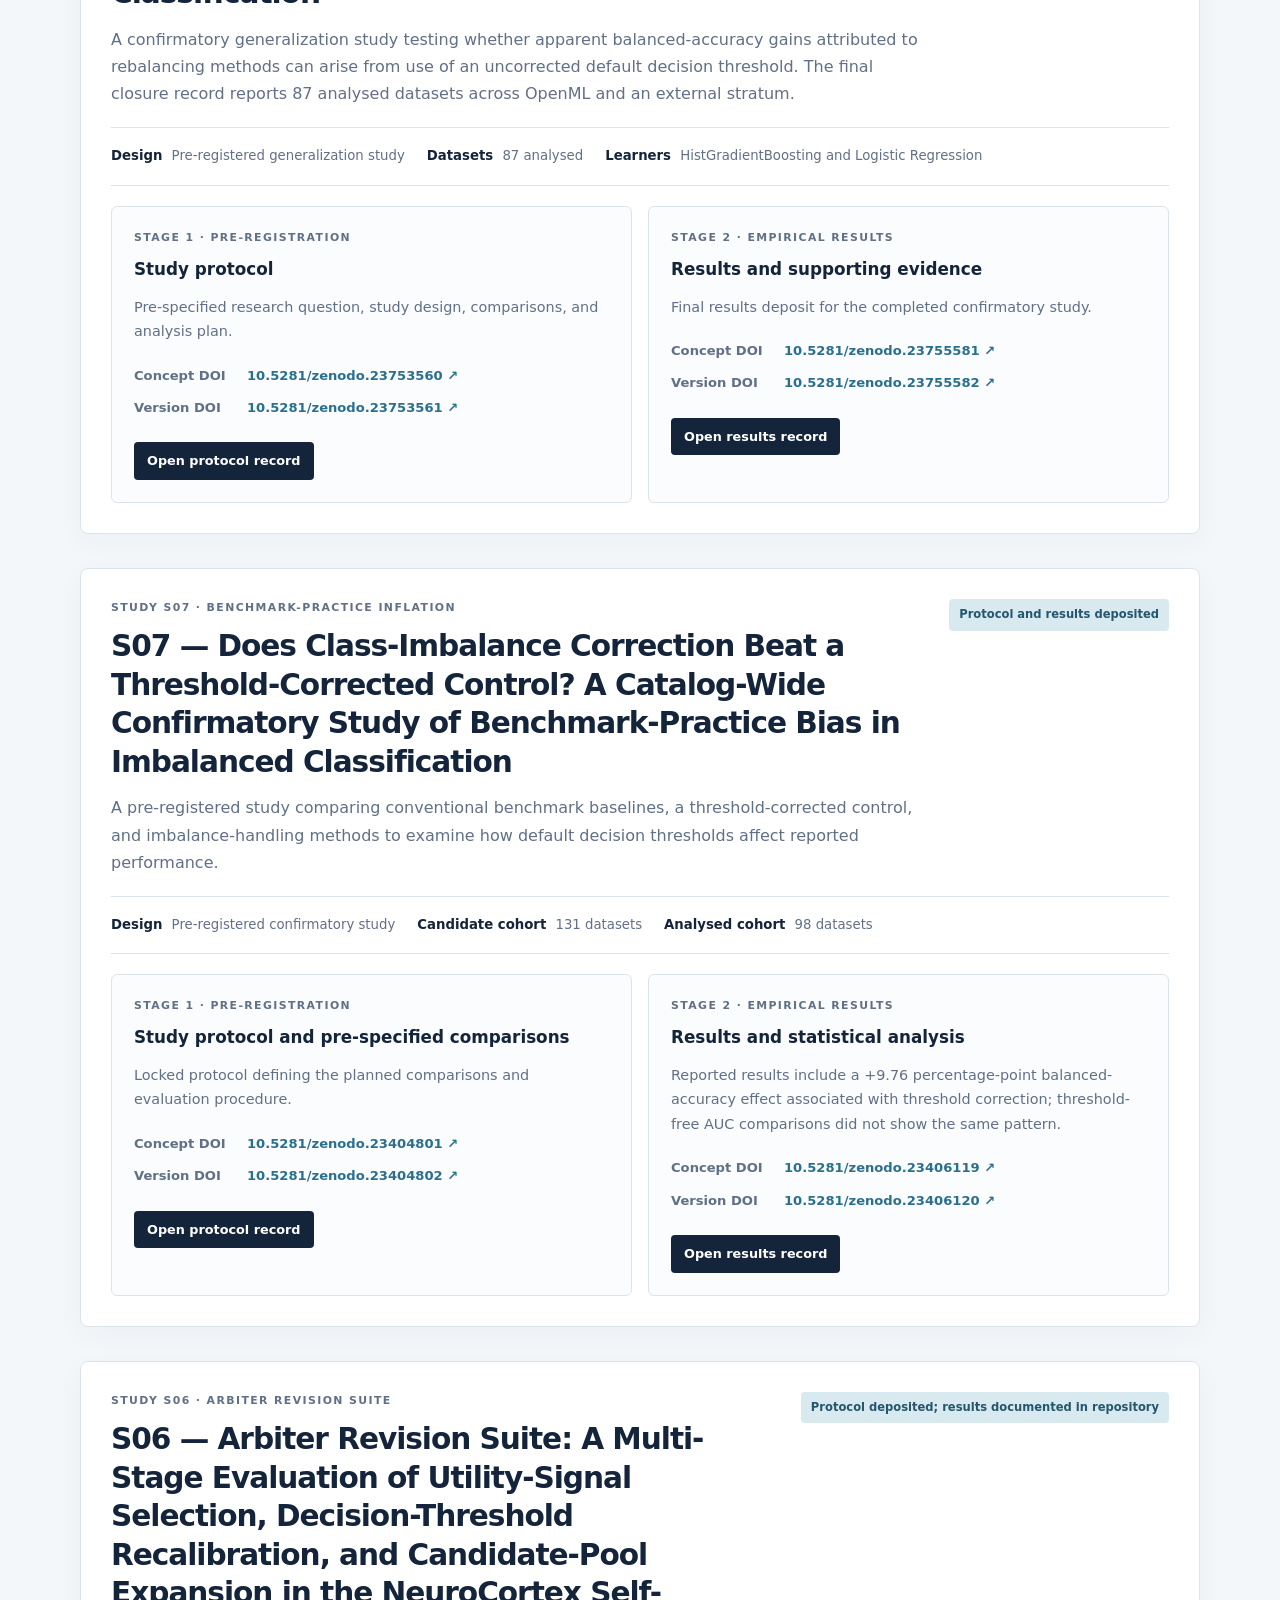
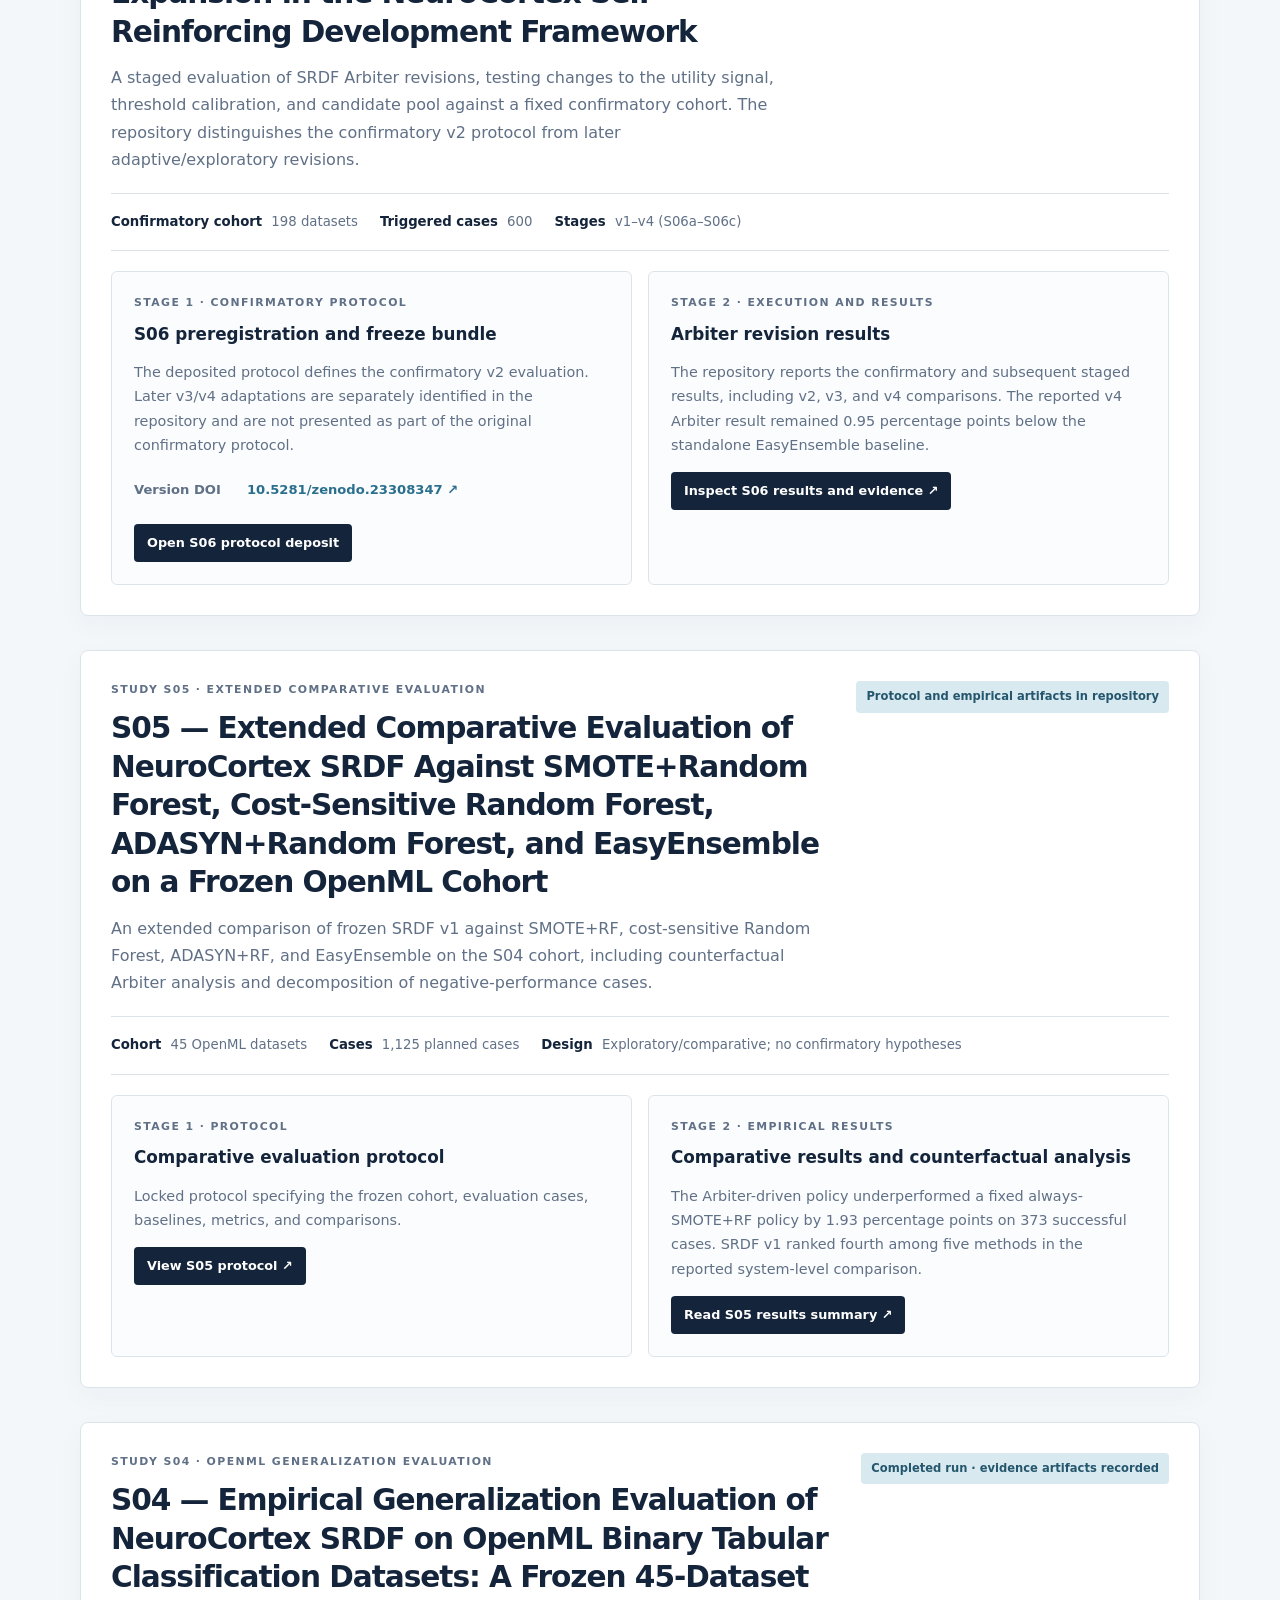
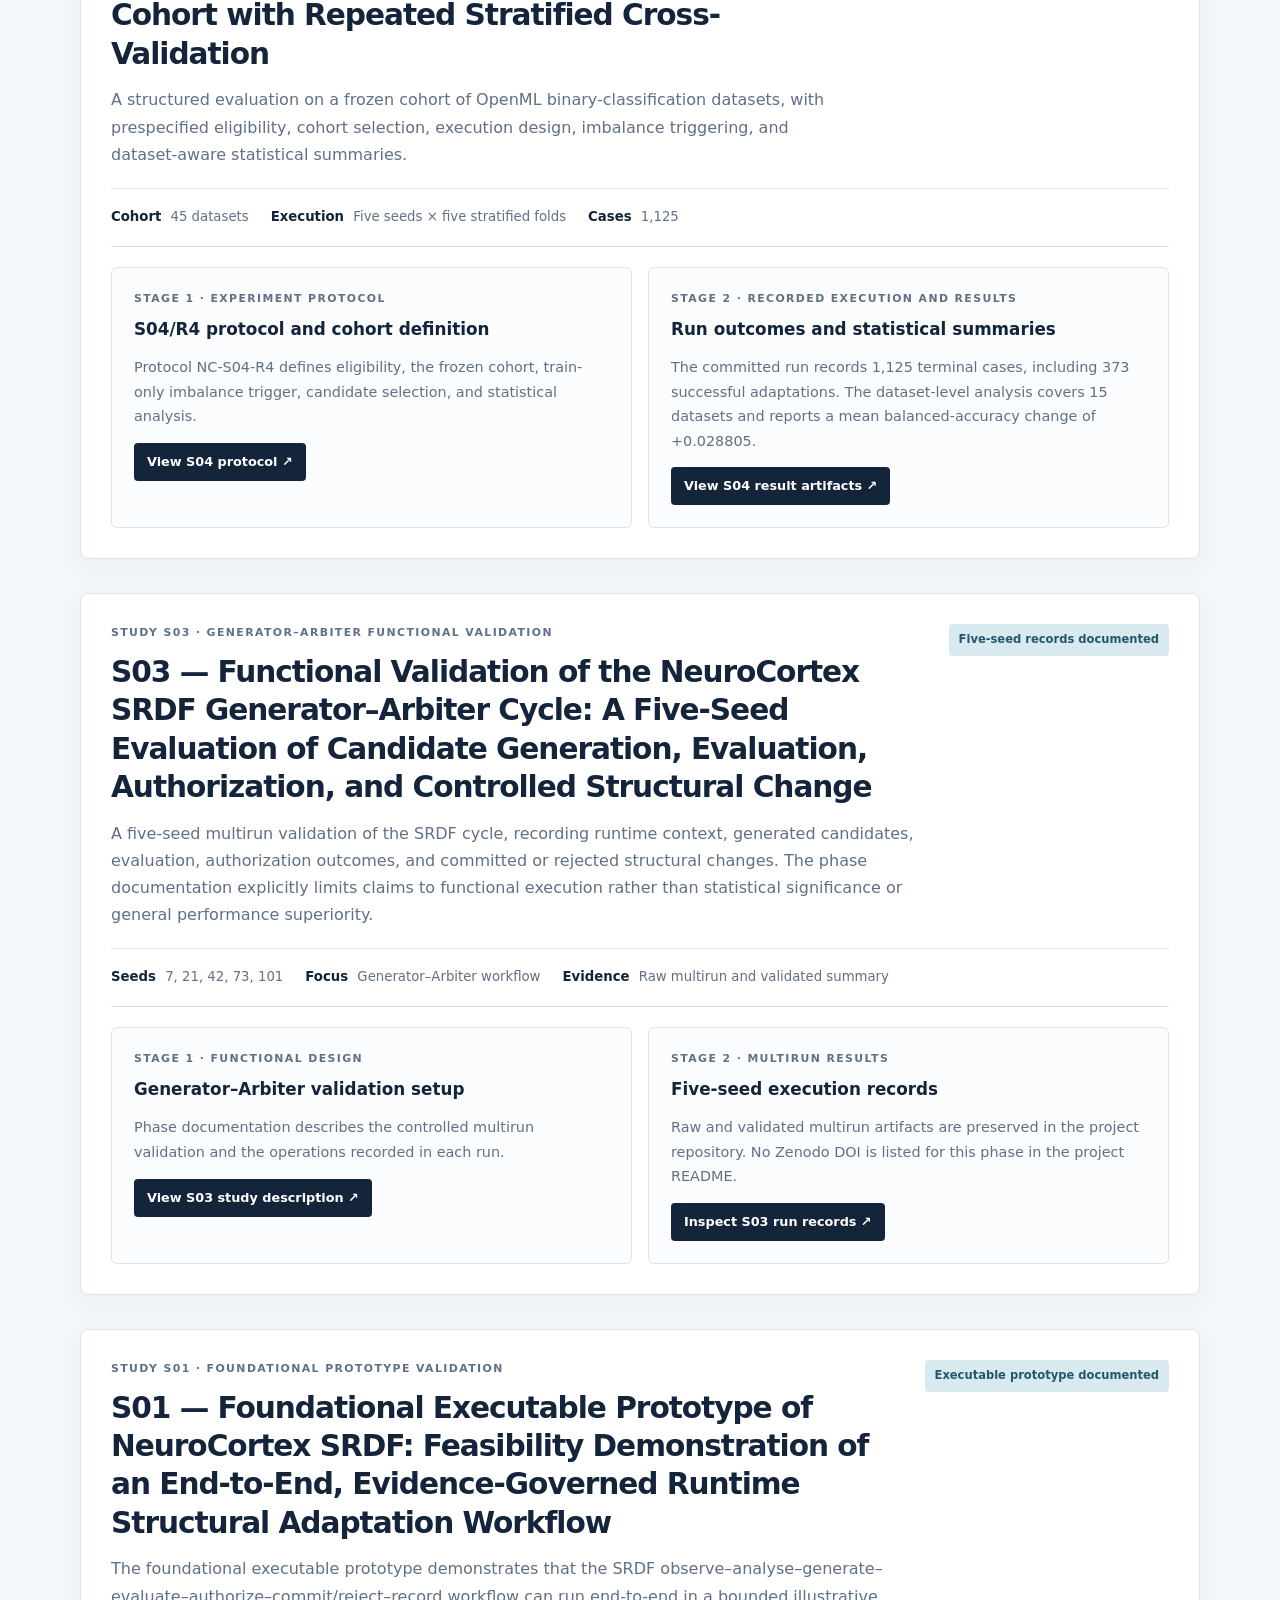
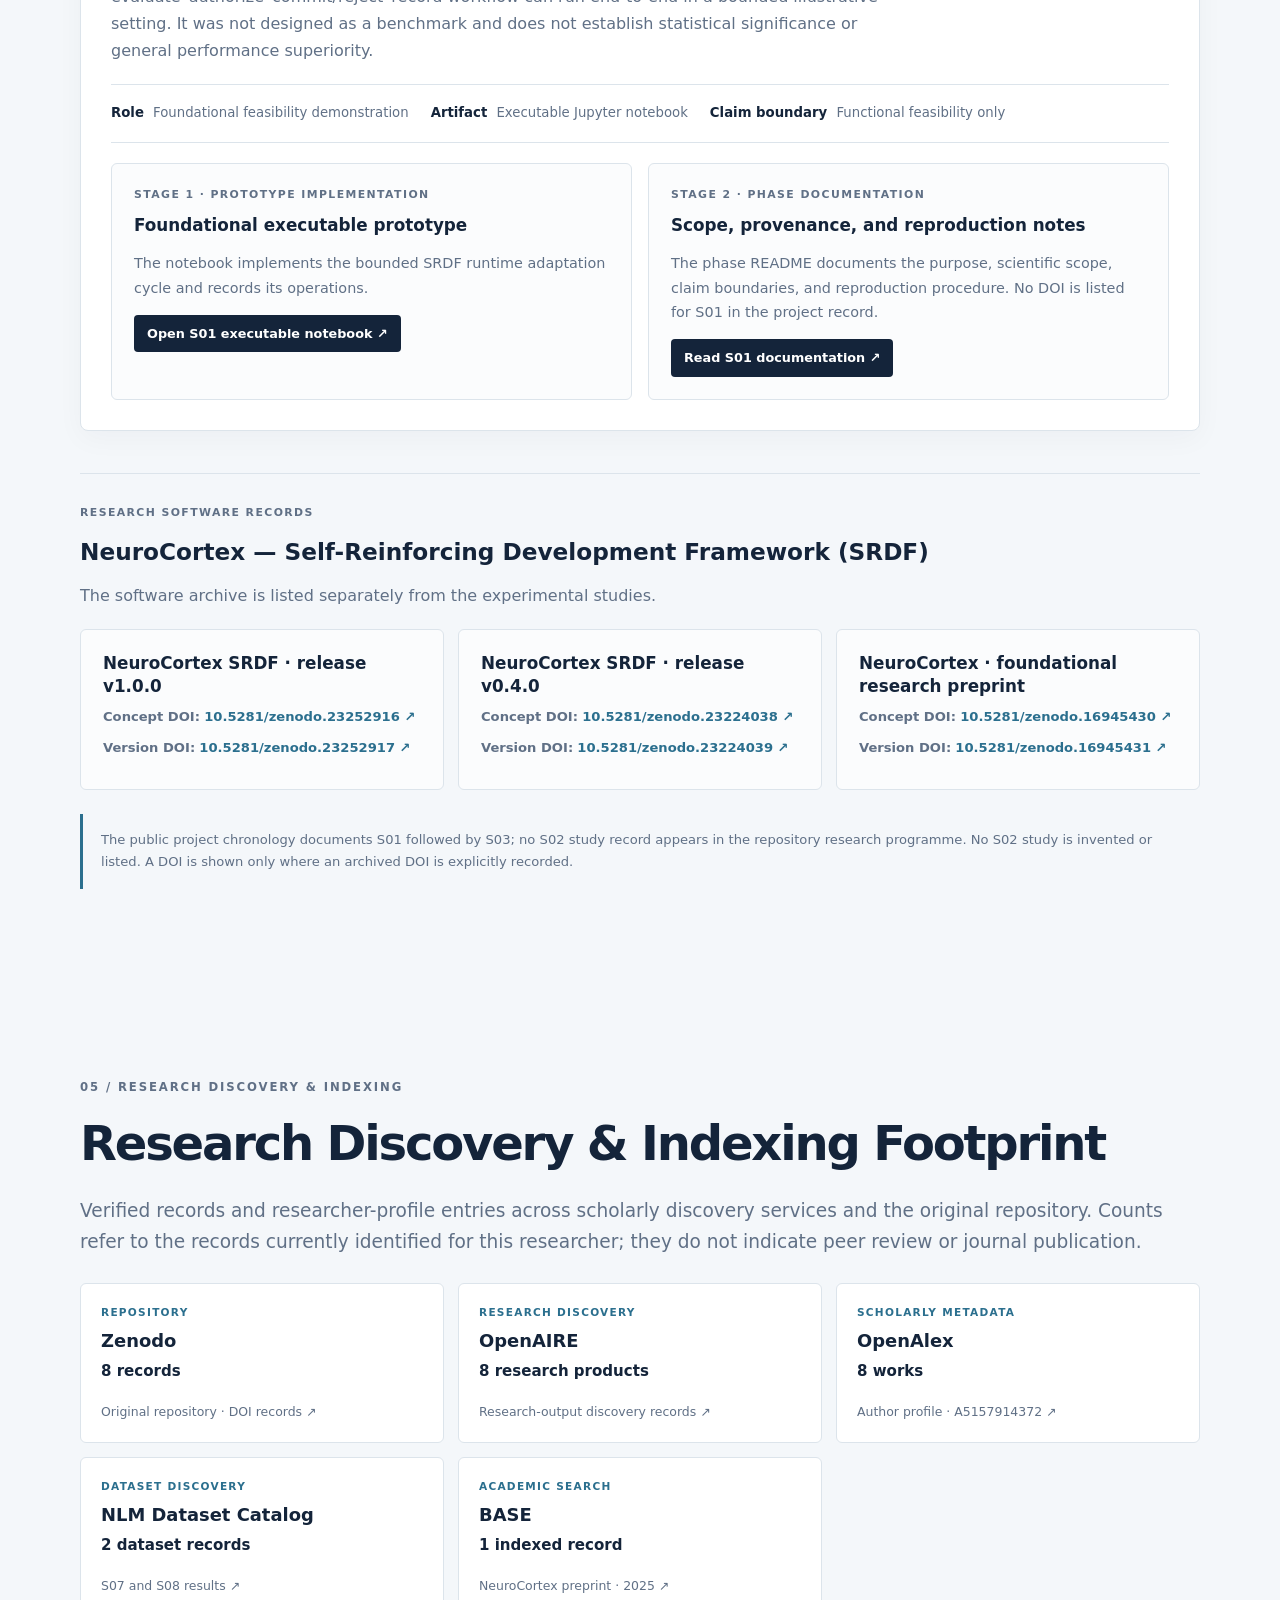
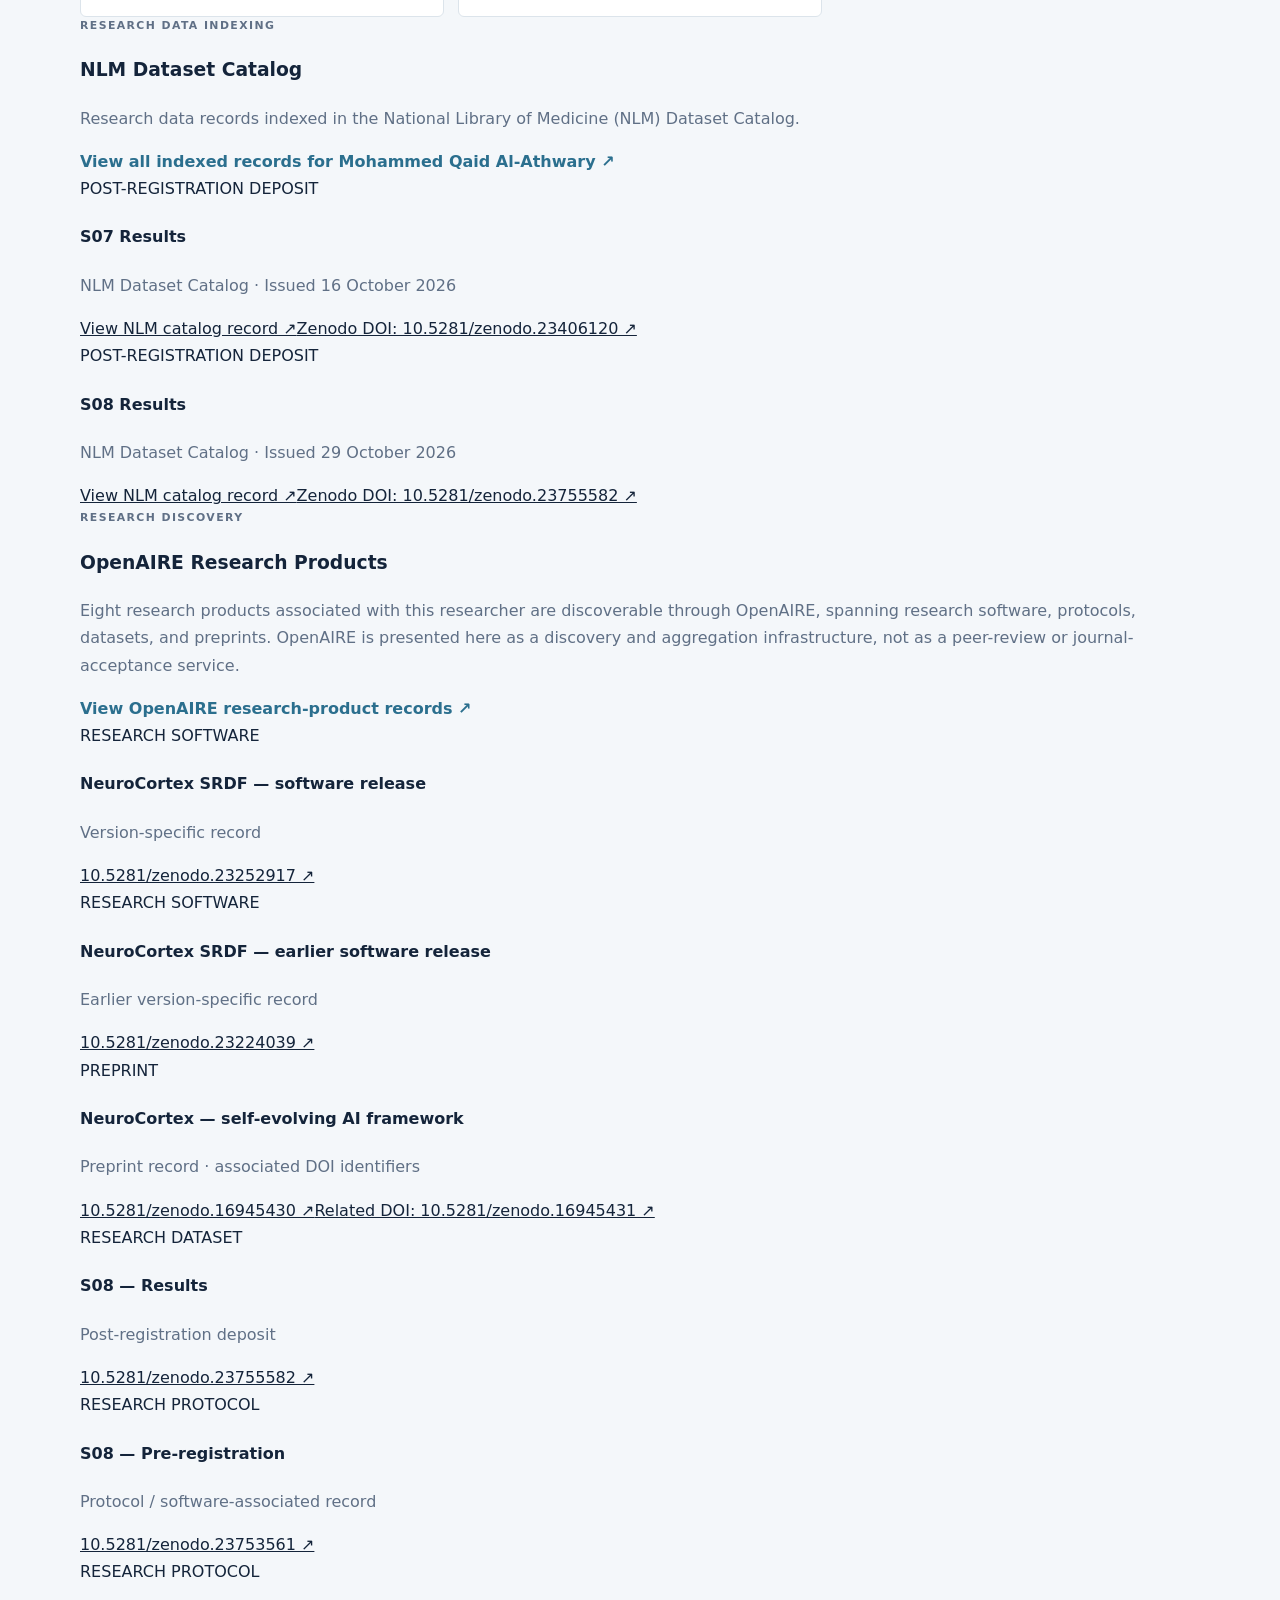
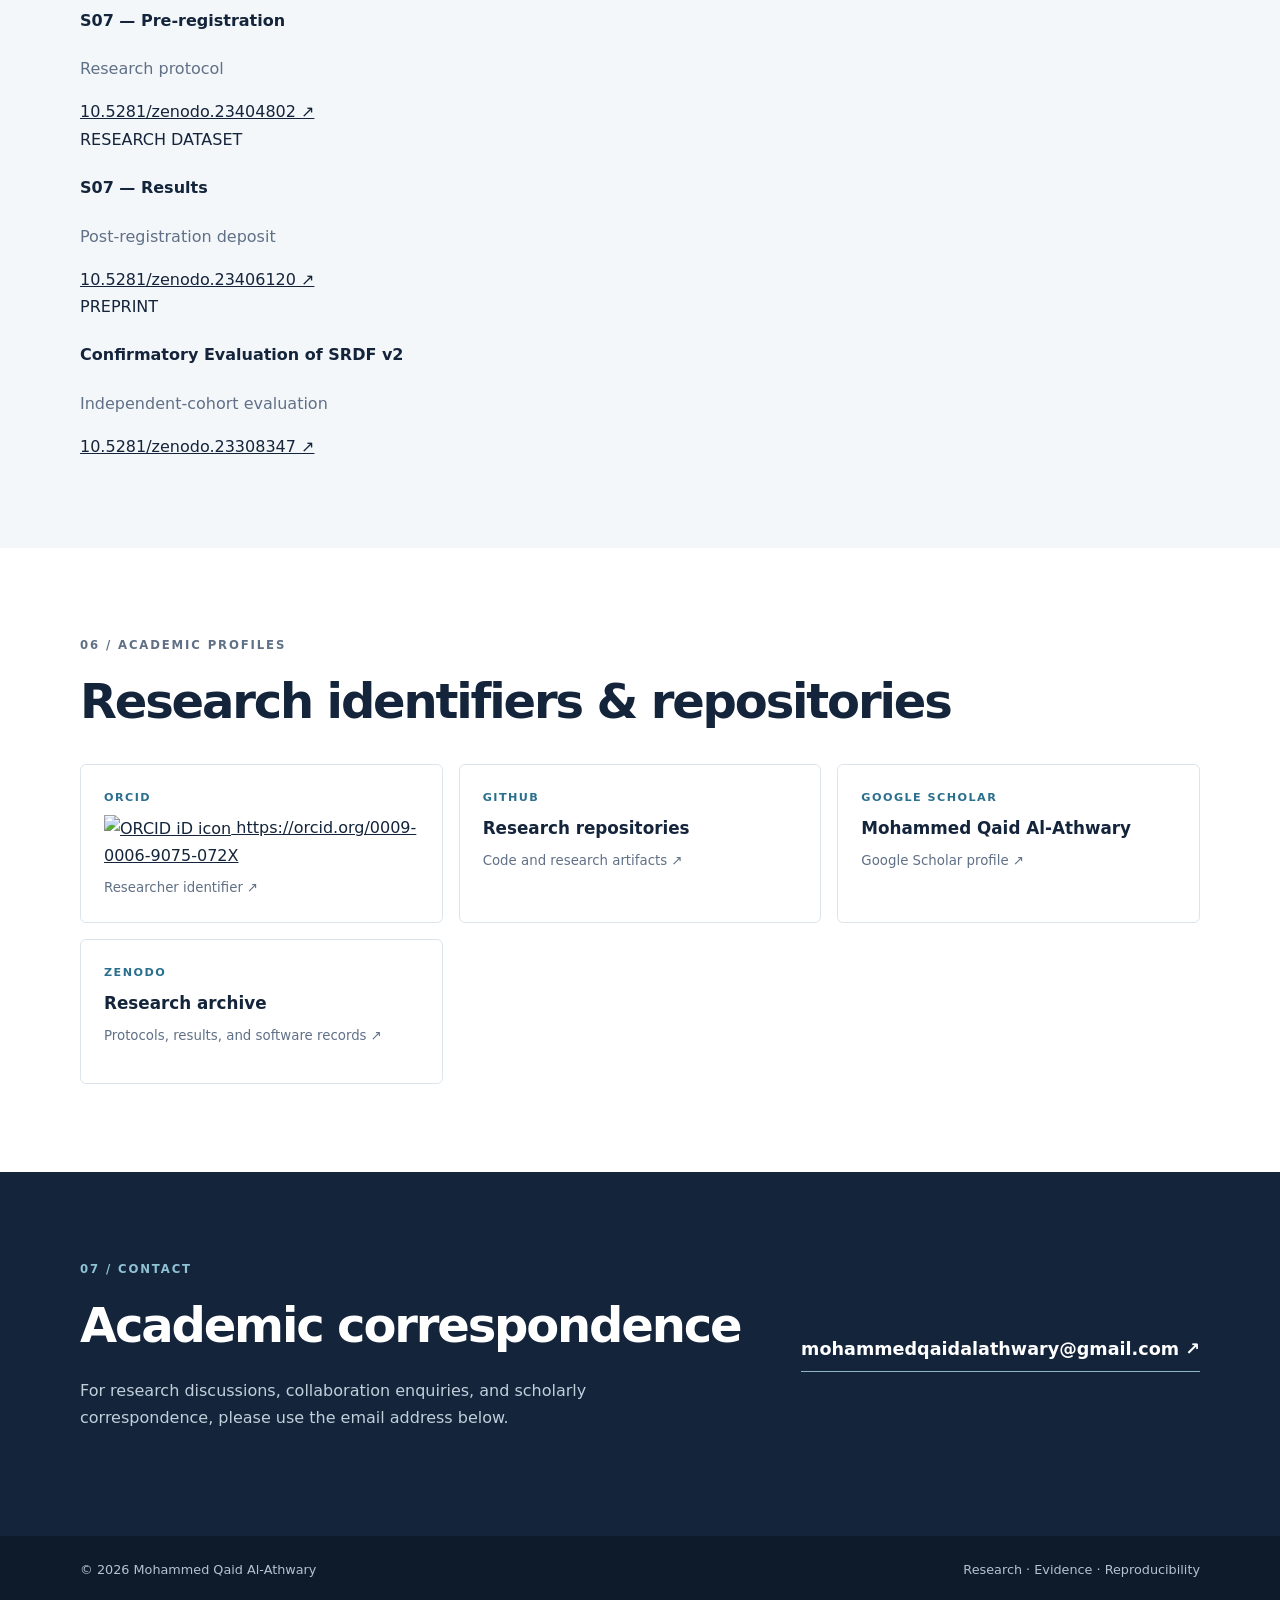
==== commit 2e6f79e4: "Reorganize academic profile and restore indexing footprint" ====
--- a/index.html
+++ b/index.html
@@ -76,7 +76,7 @@
     <label class="language-control"><span class="sr-only" id="language-label">Language</span><select id="language-select" aria-labelledby="language-label"><option value="en">English</option><option value="ar">العربية</option></select></label>
     <button class="menu-toggle" aria-label="Toggle navigation" aria-expanded="false">☰</button>
     <nav class="nav-links" aria-label="Main navigation">
-      <a href="#about">About</a><a href="#interests">Research</a><a href="#projects">Projects</a><a href="#publications">Studies &amp; Records</a><a href="#profiles">Profiles</a><a href="#contact">Contact</a>
+      <a href="#about">About</a><a href="#interests">Research</a><a href="#projects">Programme</a><a href="#publications">Studies</a><a href="#discovery">Indexing</a><a href="#profiles">Profiles</a><a href="#contact">Contact</a>
     </nav>
   </div>
 </header>
@@ -210,9 +210,74 @@
   </div>
 </section>
 
+
+<section class="section section-alt" id="discovery">
+  <div class="container">
+    <p class="eyebrow">05 / RESEARCH DISCOVERY &amp; INDEXING</p>
+    <h2>Research Discovery &amp; Indexing Footprint</h2>
+    <p class="section-lead">Verified records and researcher-profile entries across scholarly discovery services and the original repository. Counts refer to the records currently identified for this researcher; they do not indicate peer review or journal publication.</p>
+
+    <div class="indexing-grid">
+      <a class="indexing-card" href="https://zenodo.org/search?q=metadata.creators.person_or_org.name:%22Al-Athwary,%20Mohammed%20Qaid%22" target="_blank" rel="noopener">
+        <span>REPOSITORY</span><strong>Zenodo</strong><b>8 records</b><small>Original repository · DOI records ↗</small>
+      </a>
+      <a class="indexing-card" href="https://explore.openaire.eu/search/advanced/research-outcomes?fv0=Al-Athwary,%20Mohammed%20Qaid&amp;f0=q" target="_blank" rel="noopener">
+        <span>RESEARCH DISCOVERY</span><strong>OpenAIRE</strong><b>8 research products</b><small>Research-output discovery records ↗</small>
+      </a>
+      <a class="indexing-card" href="https://openalex.org/authors/A5157914372" target="_blank" rel="noopener">
+        <span>SCHOLARLY METADATA</span><strong>OpenAlex</strong><b>8 works</b><small>Author profile · A5157914372 ↗</small>
+      </a>
+      <a class="indexing-card" href="https://datasetcatalog.nlm.nih.gov/" target="_blank" rel="noopener">
+        <span>DATASET DISCOVERY</span><strong>NLM Dataset Catalog</strong><b>2 dataset records</b><small>S07 and S08 results ↗</small>
+      </a>
+      <a class="indexing-card" href="https://www.base-search.net/Record/067d929afaa9598ecf081680d13007640d7b9bf32e2c19f2ec8d1352792e6872" target="_blank" rel="noopener">
+        <span>ACADEMIC SEARCH</span><strong>BASE</strong><b>1 indexed record</b><small>NeuroCortex preprint · 2025 ↗</small>
+      </a>
+    </div>
+
+    <div class="indexing-detail">
+      <div class="indexing-detail-heading">
+        <p class="study-kicker">RESEARCH DATA INDEXING</p>
+        <h3>NLM Dataset Catalog</h3>
+        <p>Research data records indexed in the National Library of Medicine (NLM) Dataset Catalog.</p>
+        <a class="text-link" href="https://datasetcatalog.nlm.nih.gov/searchResults?filters=agent%3AALATHWARY%252C%2520MOHAMMED%2520QAID&amp;sort=rel&amp;page=1&amp;size=10" target="_blank" rel="noopener">View all indexed records for Mohammed Qaid Al-Athwary ↗</a>
+      </div>
+      <div class="indexed-record-list">
+        <article class="indexed-record">
+          <div><span class="indexed-record-type">POST-REGISTRATION DEPOSIT</span><h4>S07 Results</h4><p>NLM Dataset Catalog · Issued 16 October 2026</p></div>
+          <div class="indexed-record-links"><a href="https://datasetcatalog.nlm.nih.gov/dataset?q=0003376781" target="_blank" rel="noopener">View NLM catalog record ↗</a><a href="https://doi.org/10.5281/zenodo.23406120" target="_blank" rel="noopener">Zenodo DOI: 10.5281/zenodo.23406120 ↗</a></div>
+        </article>
+        <article class="indexed-record">
+          <div><span class="indexed-record-type">POST-REGISTRATION DEPOSIT</span><h4>S08 Results</h4><p>NLM Dataset Catalog · Issued 29 October 2026</p></div>
+          <div class="indexed-record-links"><a href="https://datasetcatalog.nlm.nih.gov/dataset?q=0003423891" target="_blank" rel="noopener">View NLM catalog record ↗</a><a href="https://doi.org/10.5281/zenodo.23755582" target="_blank" rel="noopener">Zenodo DOI: 10.5281/zenodo.23755582 ↗</a></div>
+        </article>
+      </div>
+    </div>
+
+    <div class="indexing-detail">
+      <div class="indexing-detail-heading">
+        <p class="study-kicker">RESEARCH DISCOVERY</p>
+        <h3>OpenAIRE Research Products</h3>
+        <p>Eight research products associated with this researcher are discoverable through OpenAIRE, spanning research software, protocols, datasets, and preprints. OpenAIRE is presented here as a discovery and aggregation infrastructure, not as a peer-review or journal-acceptance service.</p>
+        <a class="text-link" href="https://explore.openaire.eu/search/advanced/research-outcomes?fv0=Al-Athwary,%20Mohammed%20Qaid&amp;f0=q" target="_blank" rel="noopener">View OpenAIRE research-product records ↗</a>
+      </div>
+      <div class="openaire-record-grid">
+        <article class="openaire-record"><span>RESEARCH SOFTWARE</span><h4>NeuroCortex SRDF — software release</h4><p>Version-specific record</p><a href="https://doi.org/10.5281/zenodo.23252917" target="_blank" rel="noopener">10.5281/zenodo.23252917 ↗</a></article>
+        <article class="openaire-record"><span>RESEARCH SOFTWARE</span><h4>NeuroCortex SRDF — earlier software release</h4><p>Earlier version-specific record</p><a href="https://doi.org/10.5281/zenodo.23224039" target="_blank" rel="noopener">10.5281/zenodo.23224039 ↗</a></article>
+        <article class="openaire-record"><span>PREPRINT</span><h4>NeuroCortex — self-evolving AI framework</h4><p>Preprint record · associated DOI identifiers</p><a href="https://doi.org/10.5281/zenodo.16945430" target="_blank" rel="noopener">10.5281/zenodo.16945430 ↗</a><a href="https://doi.org/10.5281/zenodo.16945431" target="_blank" rel="noopener">Related DOI: 10.5281/zenodo.16945431 ↗</a></article>
+        <article class="openaire-record"><span>RESEARCH DATASET</span><h4>S08 — Results</h4><p>Post-registration deposit</p><a href="https://doi.org/10.5281/zenodo.23755582" target="_blank" rel="noopener">10.5281/zenodo.23755582 ↗</a></article>
+        <article class="openaire-record"><span>RESEARCH PROTOCOL</span><h4>S08 — Pre-registration</h4><p>Protocol / software-associated record</p><a href="https://doi.org/10.5281/zenodo.23753561" target="_blank" rel="noopener">10.5281/zenodo.23753561 ↗</a></article>
+        <article class="openaire-record"><span>RESEARCH PROTOCOL</span><h4>S07 — Pre-registration</h4><p>Research protocol</p><a href="https://doi.org/10.5281/zenodo.23404802" target="_blank" rel="noopener">10.5281/zenodo.23404802 ↗</a></article>
+        <article class="openaire-record"><span>RESEARCH DATASET</span><h4>S07 — Results</h4><p>Post-registration deposit</p><a href="https://doi.org/10.5281/zenodo.23406120" target="_blank" rel="noopener">10.5281/zenodo.23406120 ↗</a></article>
+        <article class="openaire-record"><span>PREPRINT</span><h4>Confirmatory Evaluation of SRDF v2</h4><p>Independent-cohort evaluation</p><a href="https://doi.org/10.5281/zenodo.23308347" target="_blank" rel="noopener">10.5281/zenodo.23308347 ↗</a></article>
+      </div>
+    </div>
+  </div>
+</section>
+
 <section class="section" id="profiles">
   <div class="container">
-    <p class="eyebrow">05 / ACADEMIC PROFILES</p><h2>Research identifiers &amp; repositories</h2>
+    <p class="eyebrow">06 / ACADEMIC PROFILES</p><h2>Research identifiers &amp; repositories</h2>
     <div class="profile-grid">
       <div class="profile-card"><span>ORCID</span><a id="cy-effective-orcid-url" class="underline" href="https://orcid.org/0009-0006-9075-072X" target="orcid.widget" rel="me noopener noreferrer"><img src="https://orcid.org/sites/default/files/images/orcid_16x16.png" alt="ORCID iD icon" style="width:1em;vertical-align:middle"> https://orcid.org/0009-0006-9075-072X</a><small>Researcher identifier ↗</small></div>
       <a class="profile-card" href="https://github.com/mohammedqaidalathwary" target="_blank" rel="noopener"><span>GITHUB</span><strong>Research repositories</strong><small>Code and research artifacts ↗</small></a>
@@ -224,7 +289,7 @@
 
 <section class="section contact-section" id="contact">
   <div class="container contact-wrap">
-    <div><p class="eyebrow">06 / CONTACT</p><h2>Academic correspondence</h2><p>For research discussions, collaboration enquiries, and scholarly correspondence, please use the email address below.</p></div>
+    <div><p class="eyebrow">07 / CONTACT</p><h2>Academic correspondence</h2><p>For research discussions, collaboration enquiries, and scholarly correspondence, please use the email address below.</p></div>
     <a class="contact-email" href="mailto:mohammedqaidalathwary@gmail.com">mohammedqaidalathwary@gmail.com ↗</a>
   </div>
 </section>
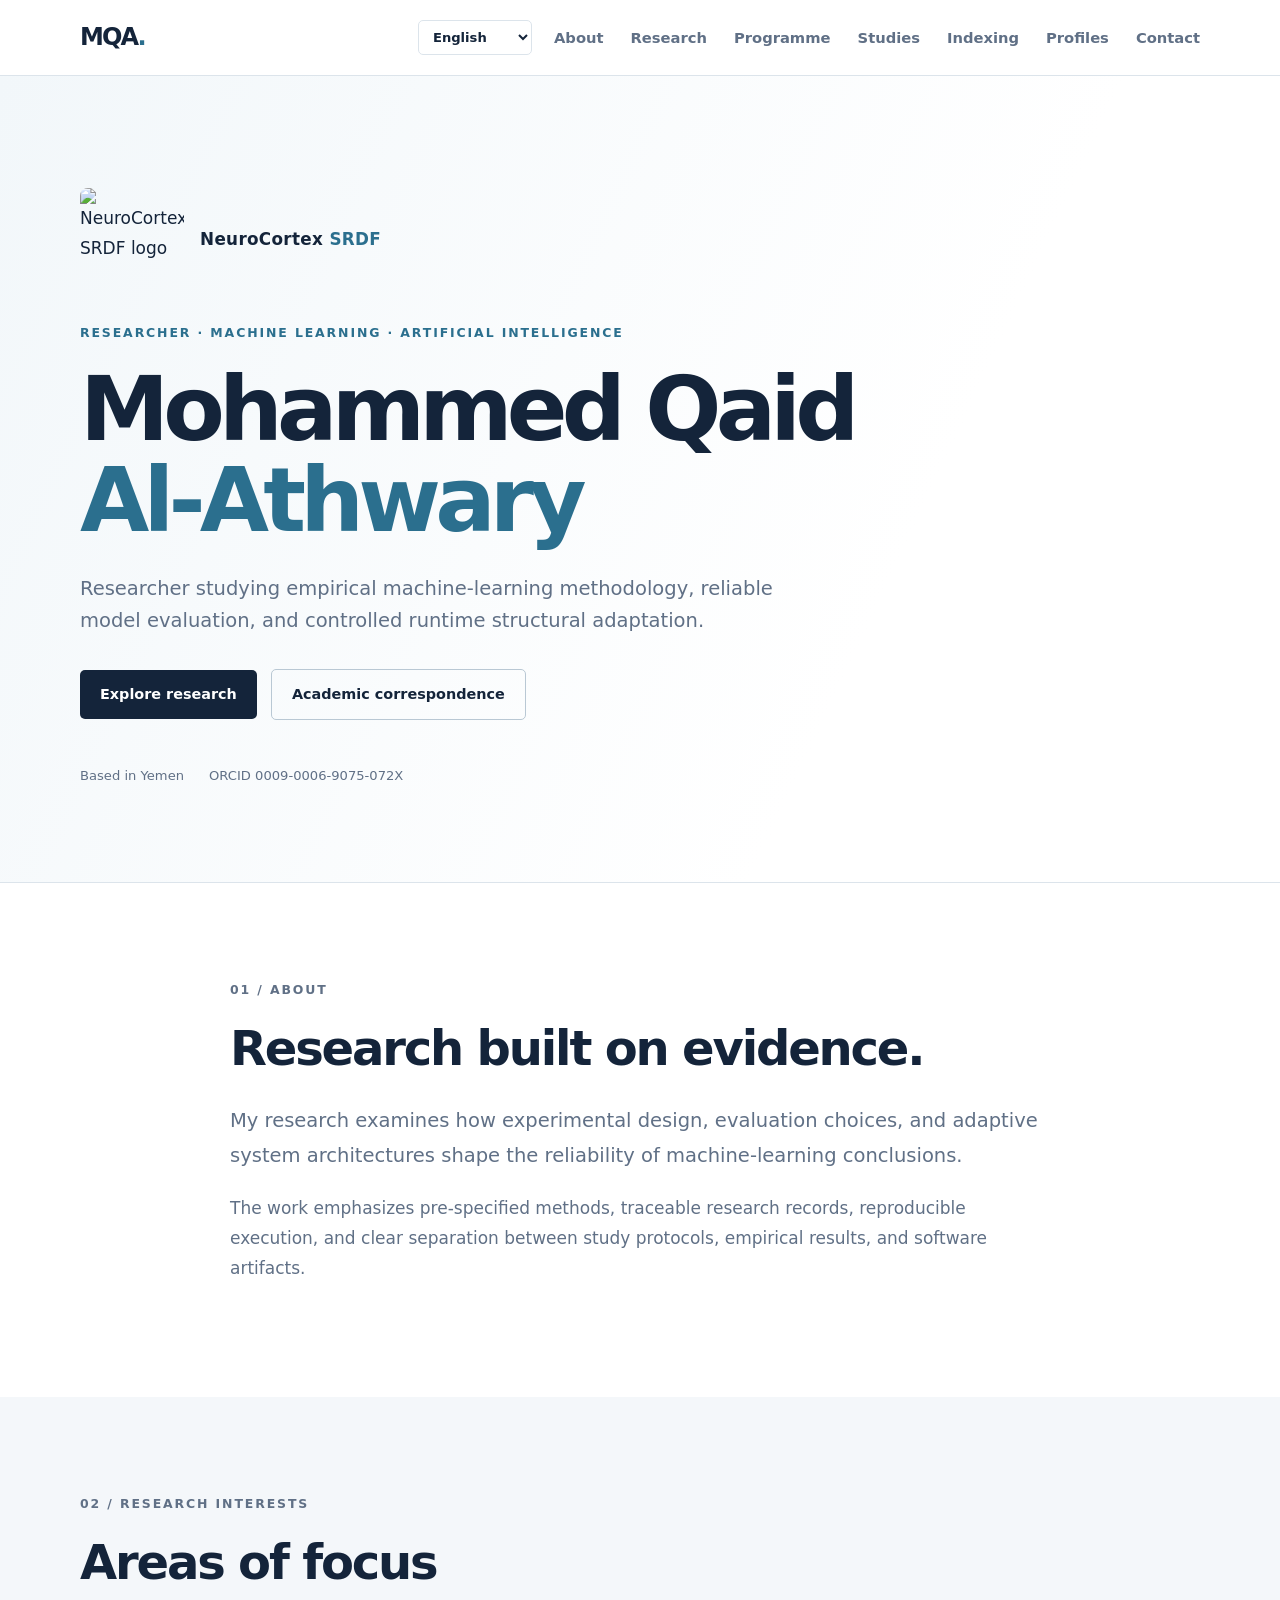
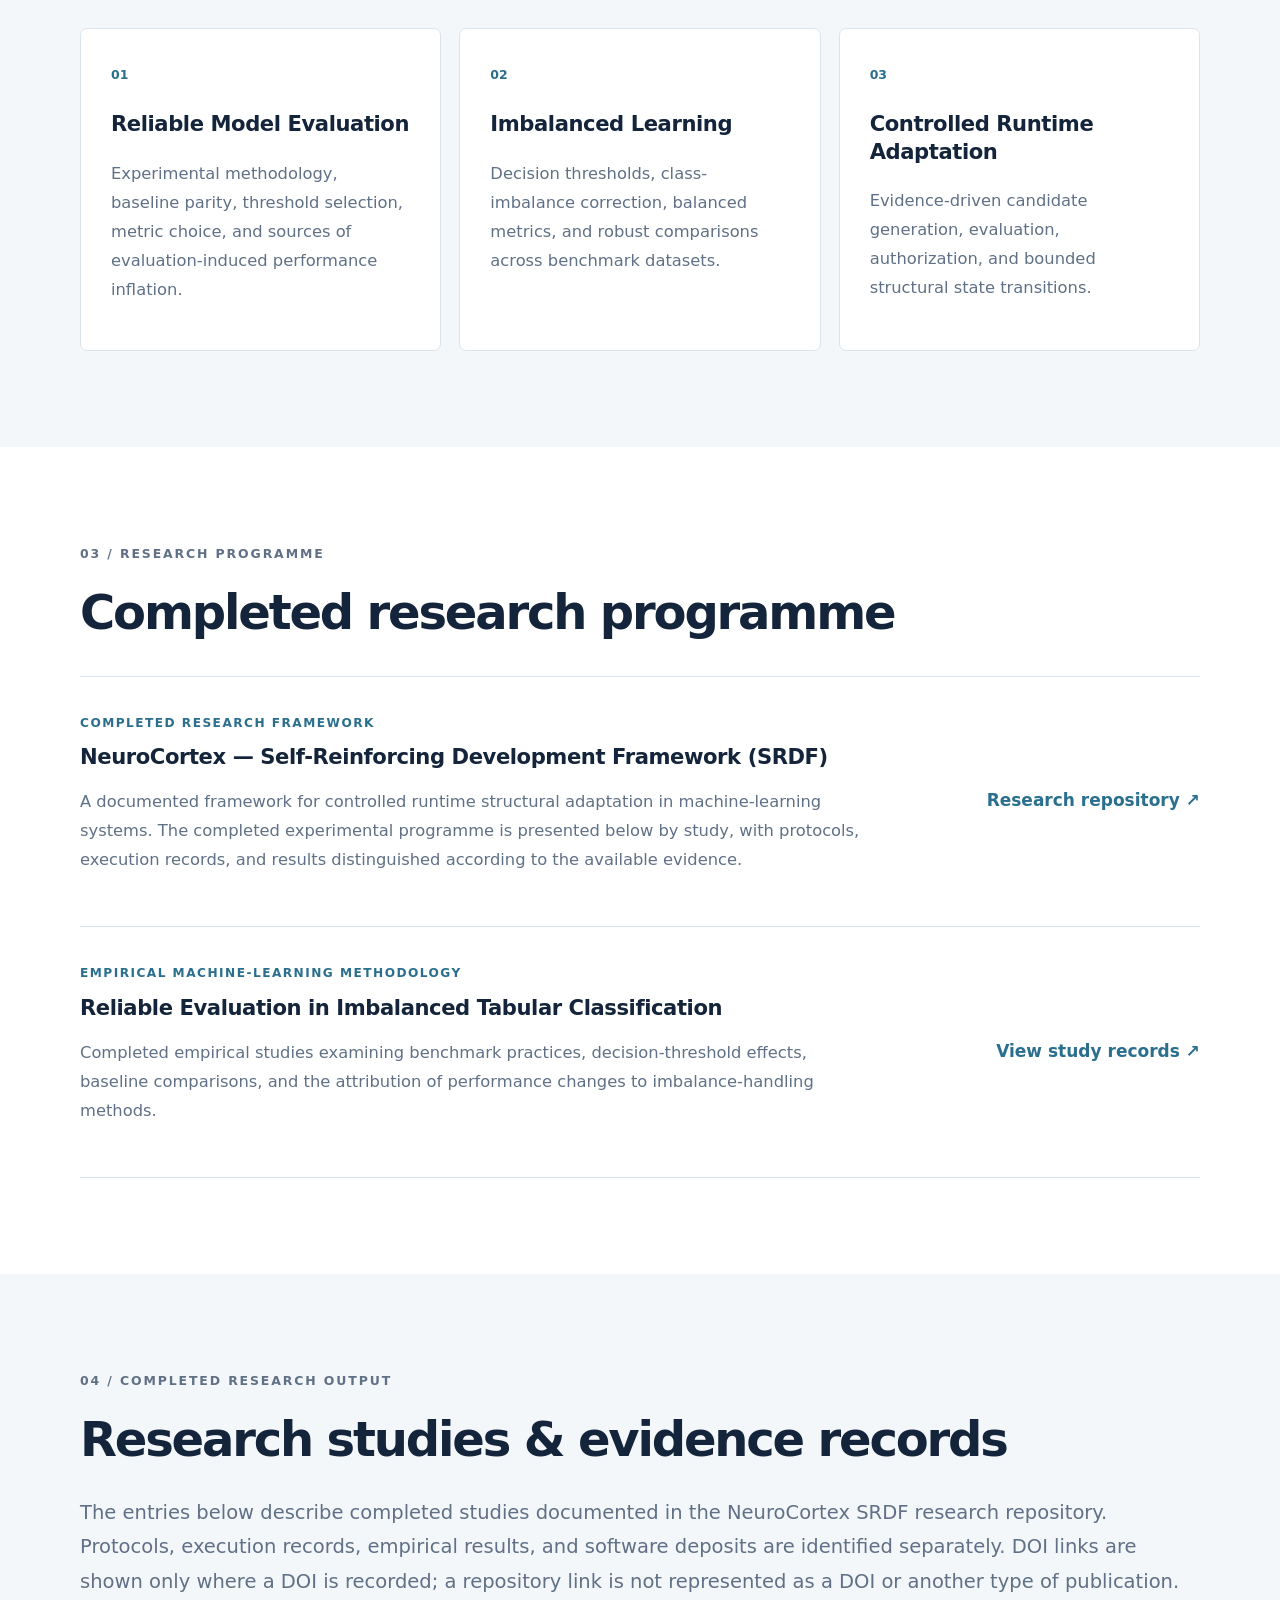
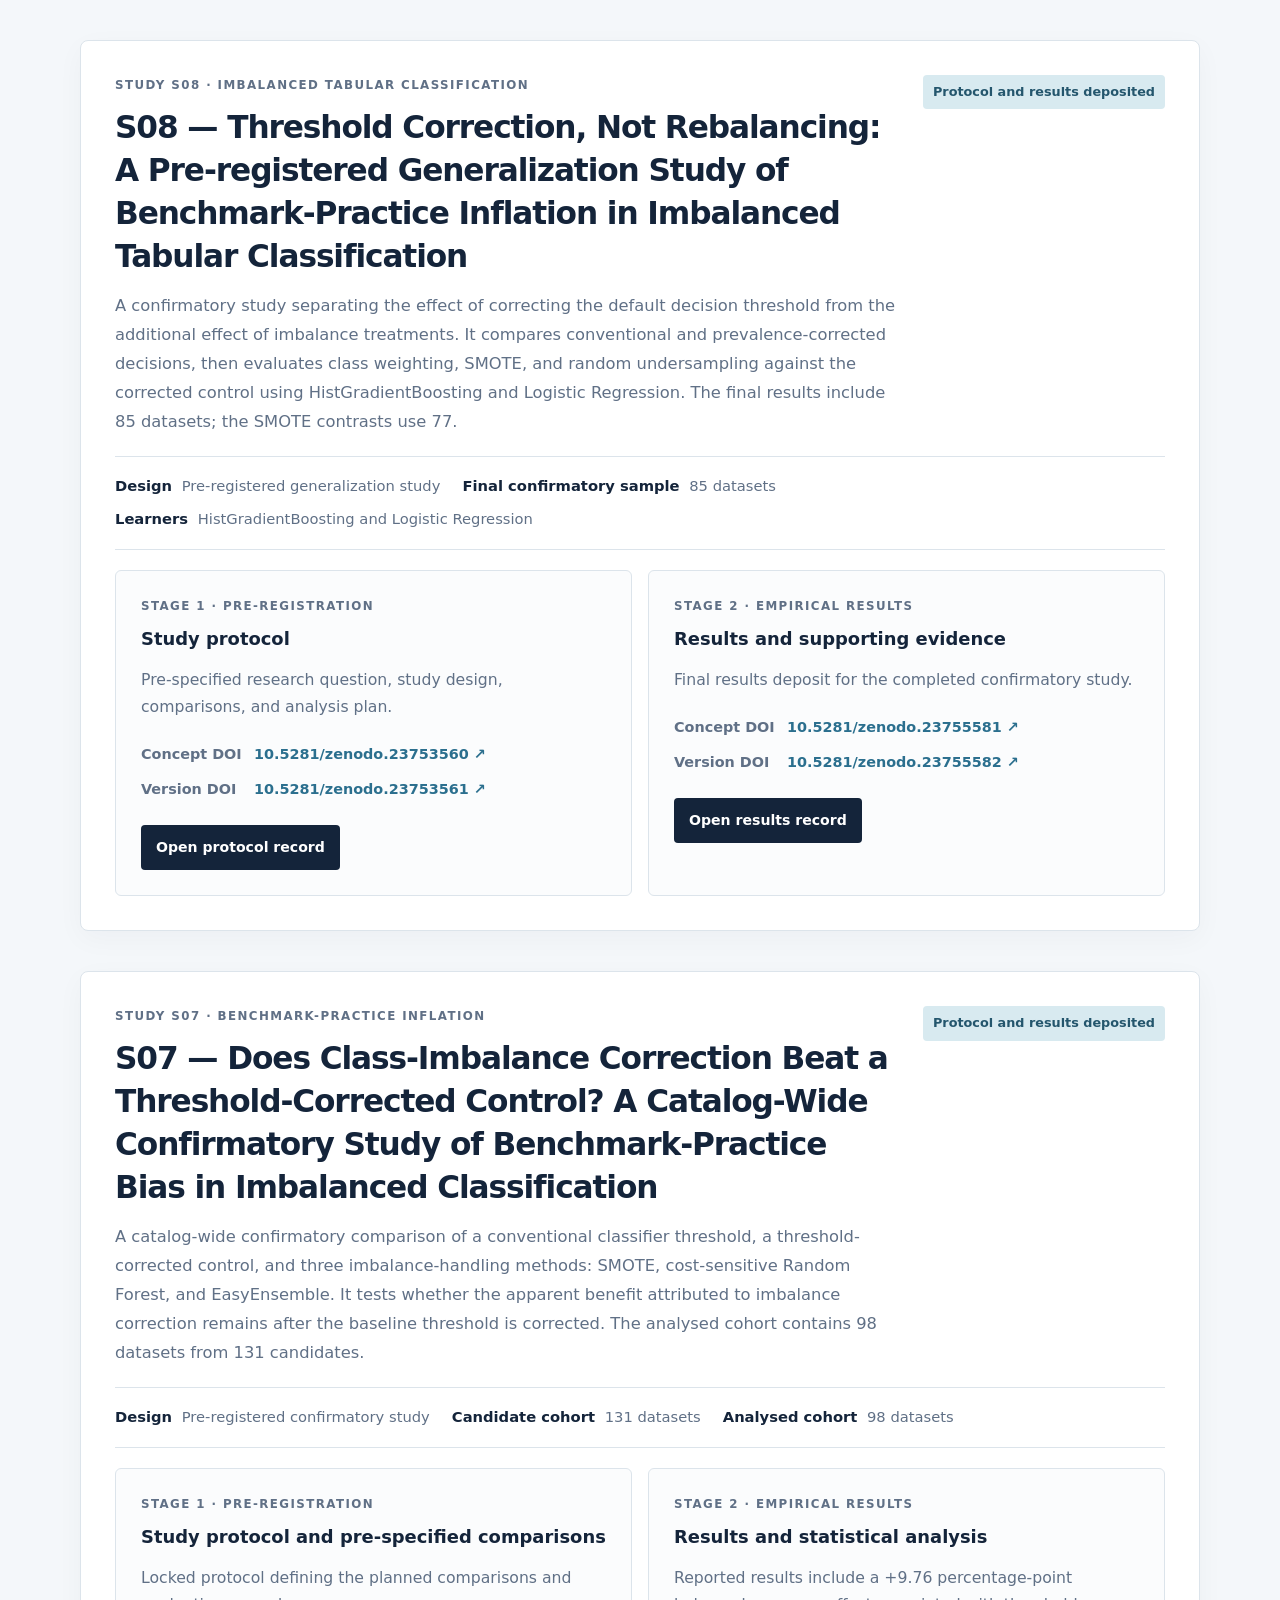
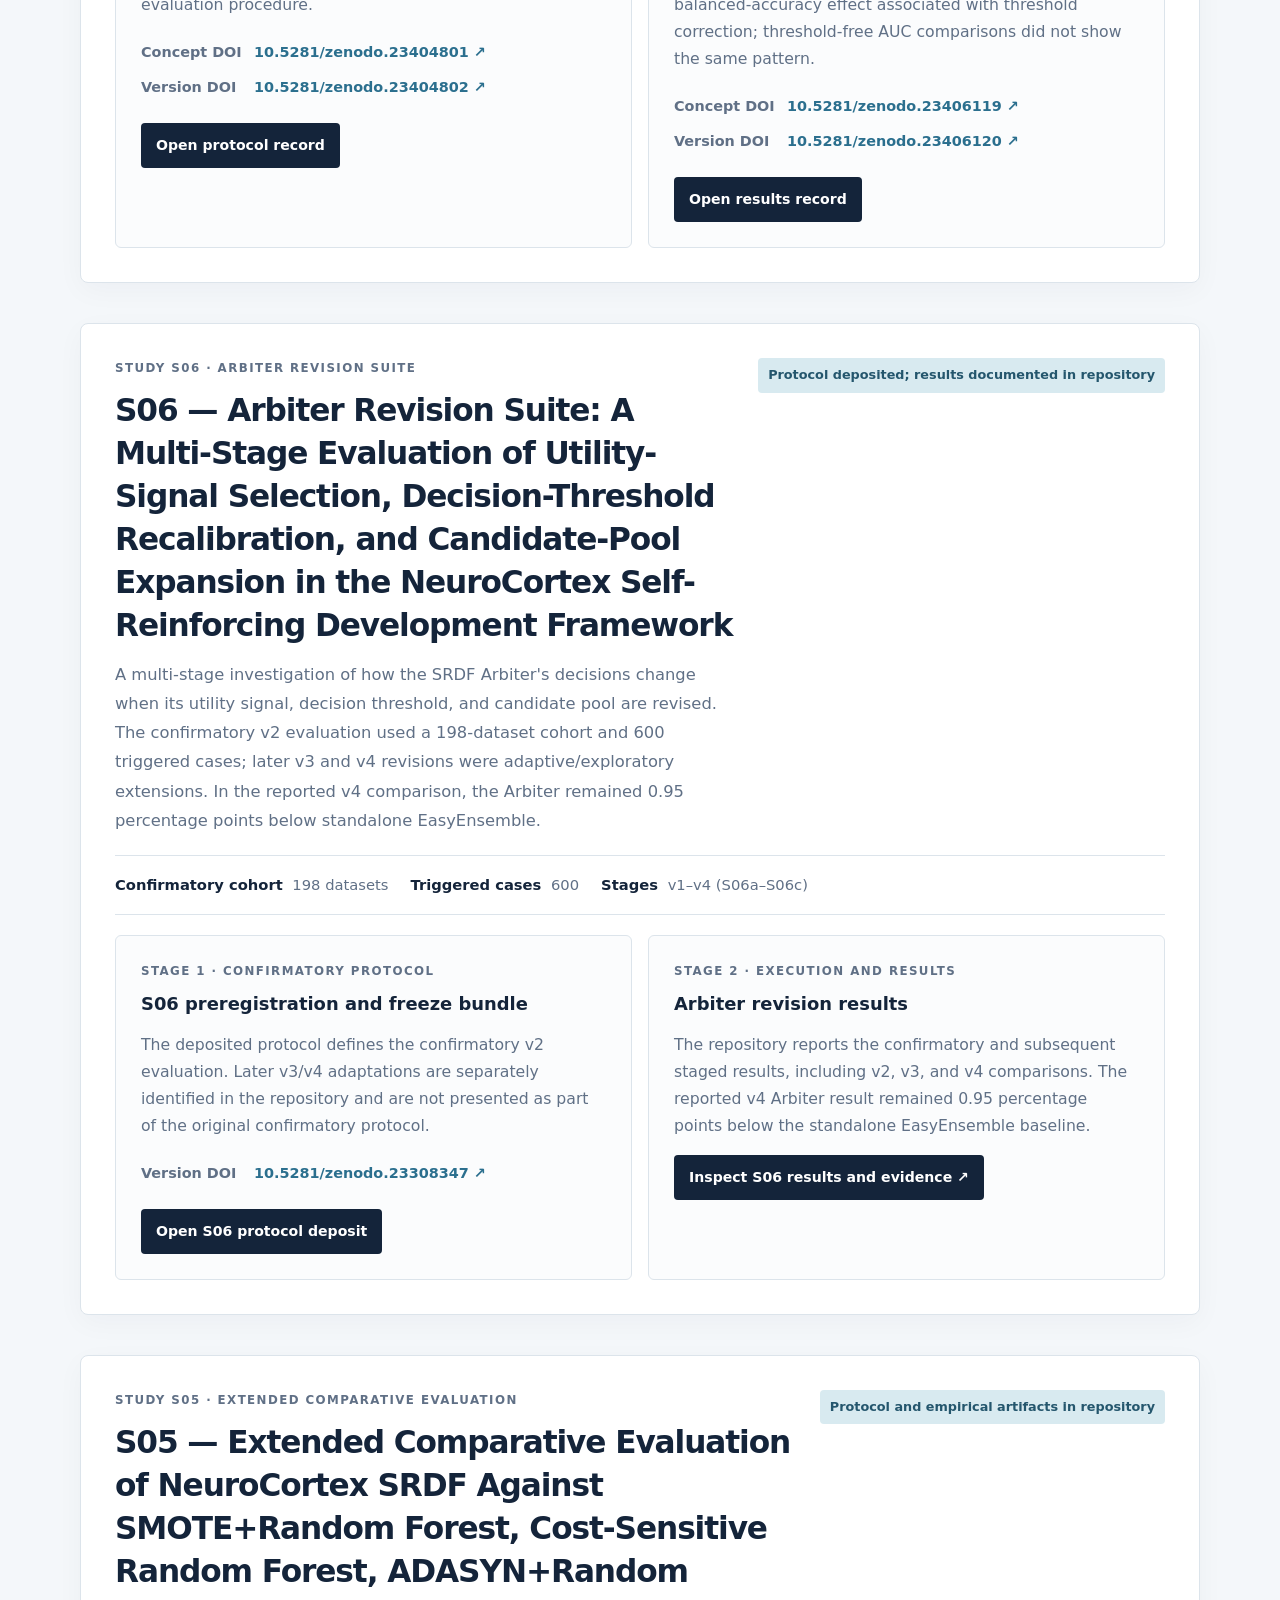
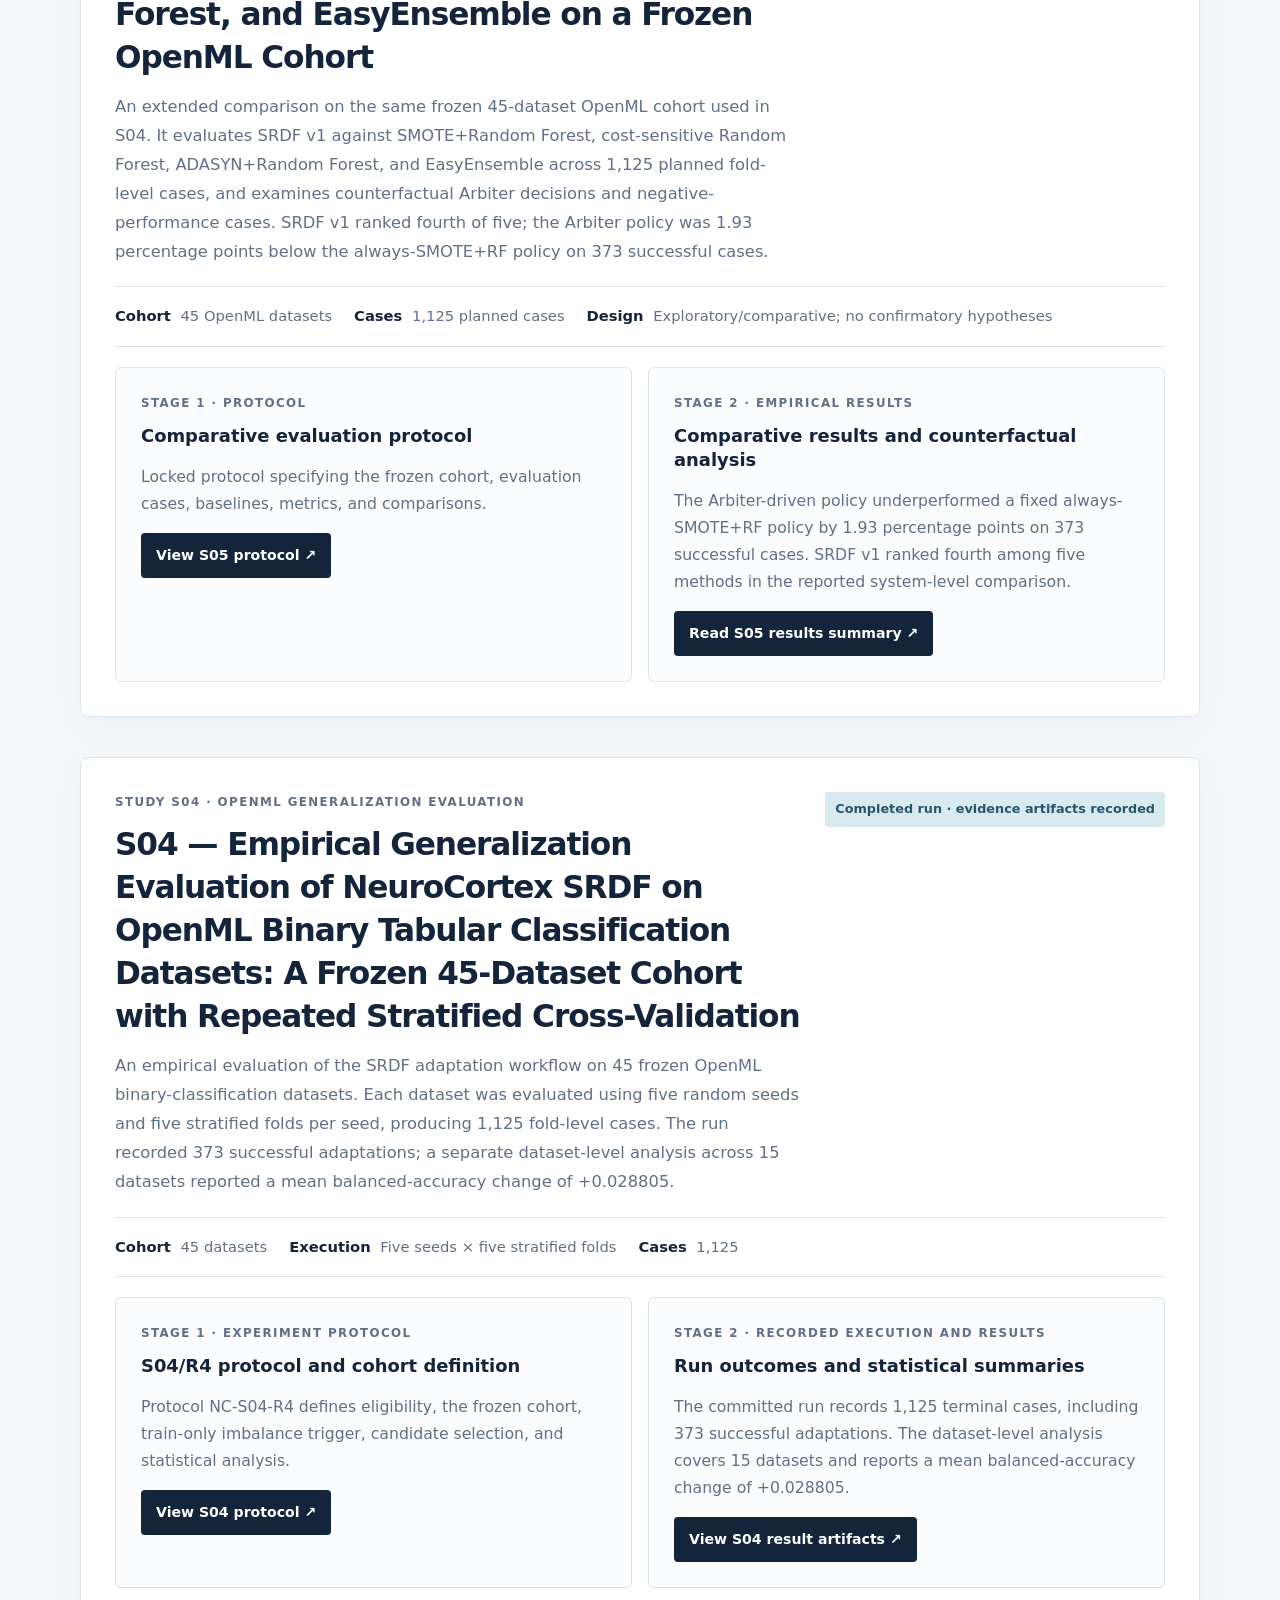
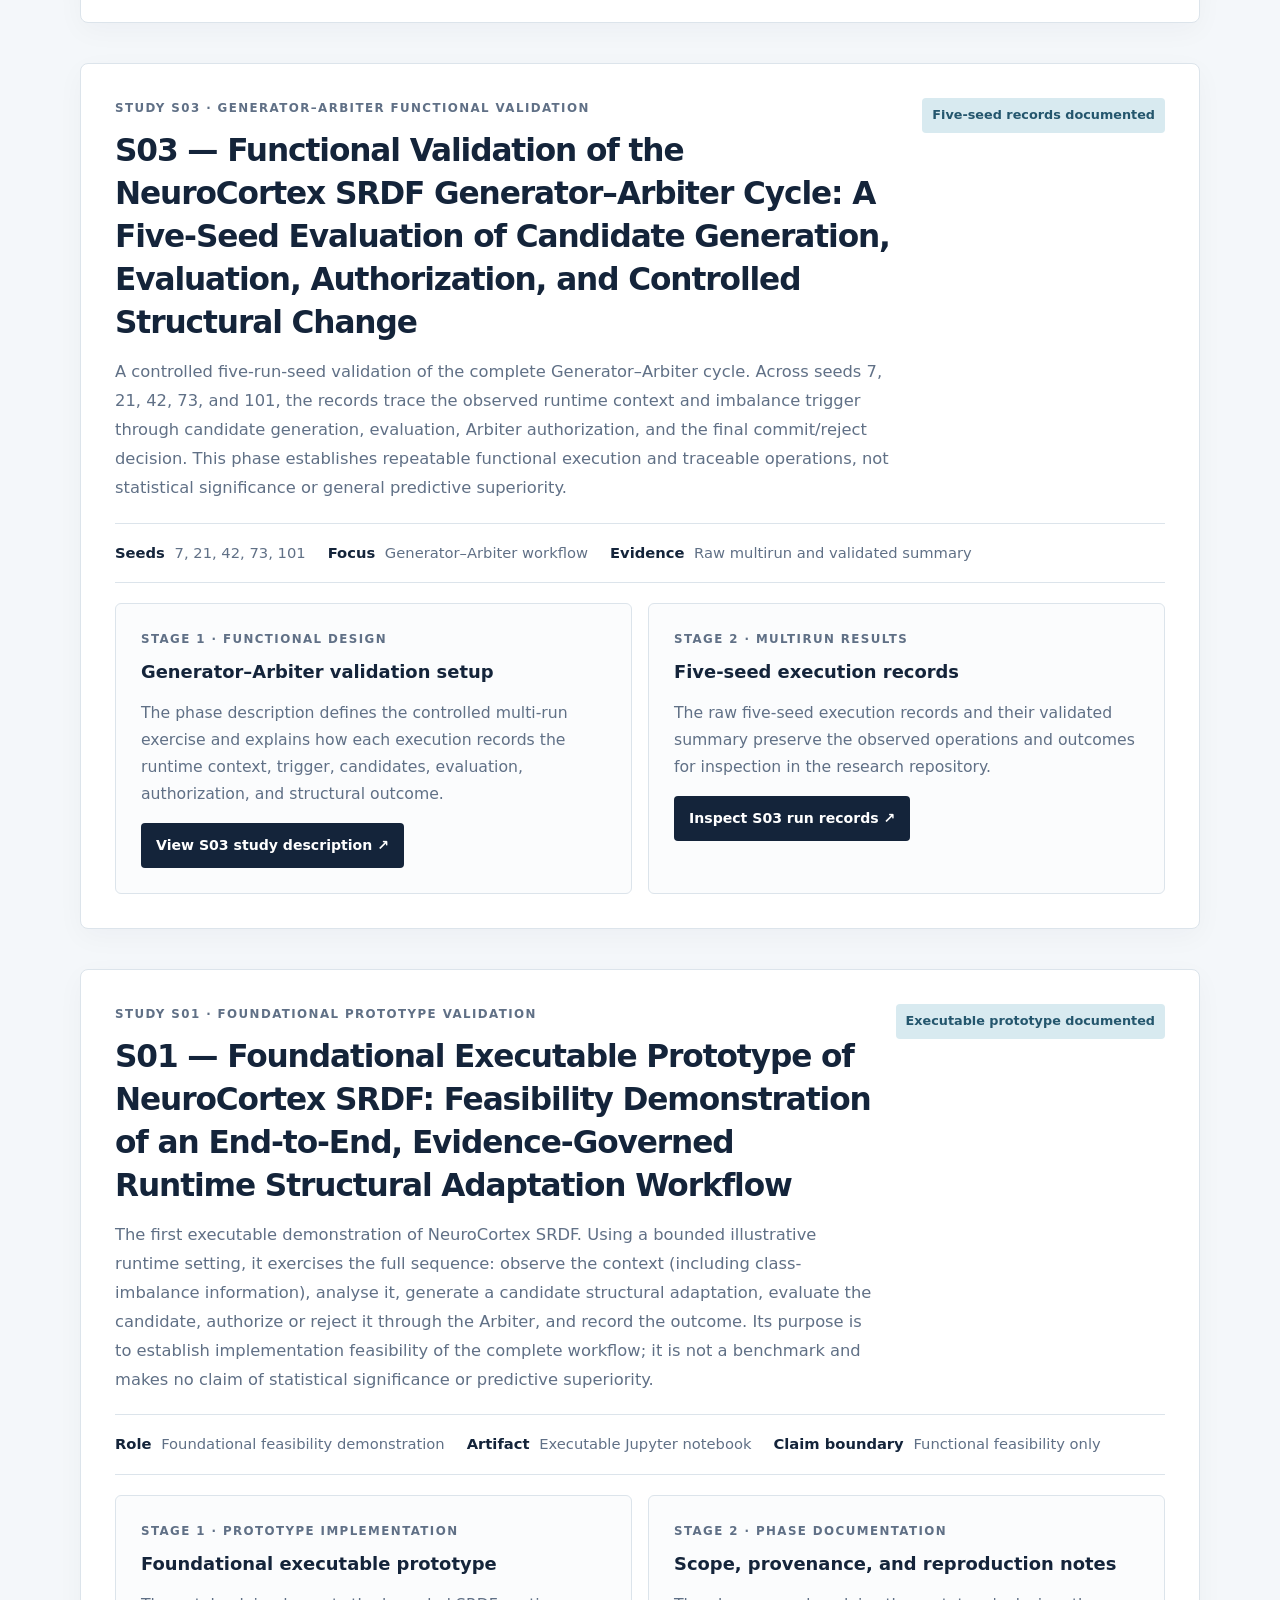
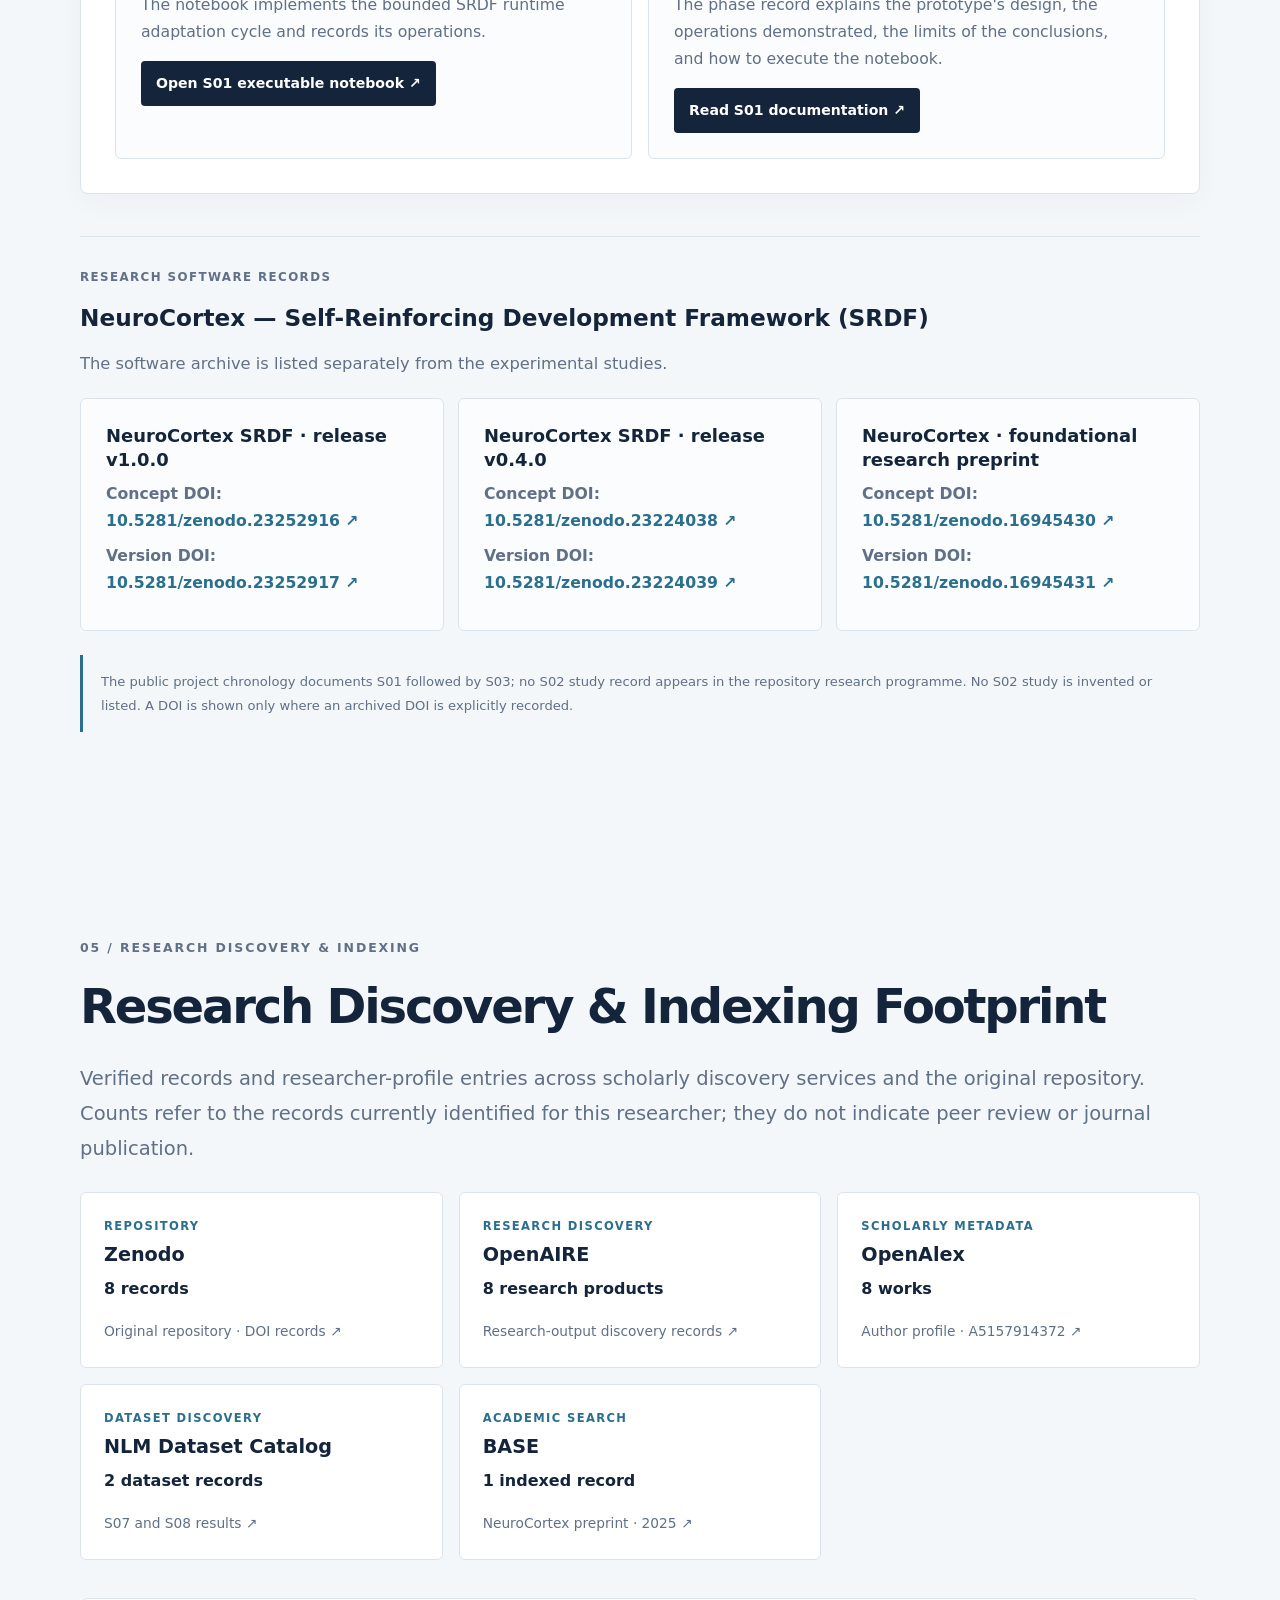
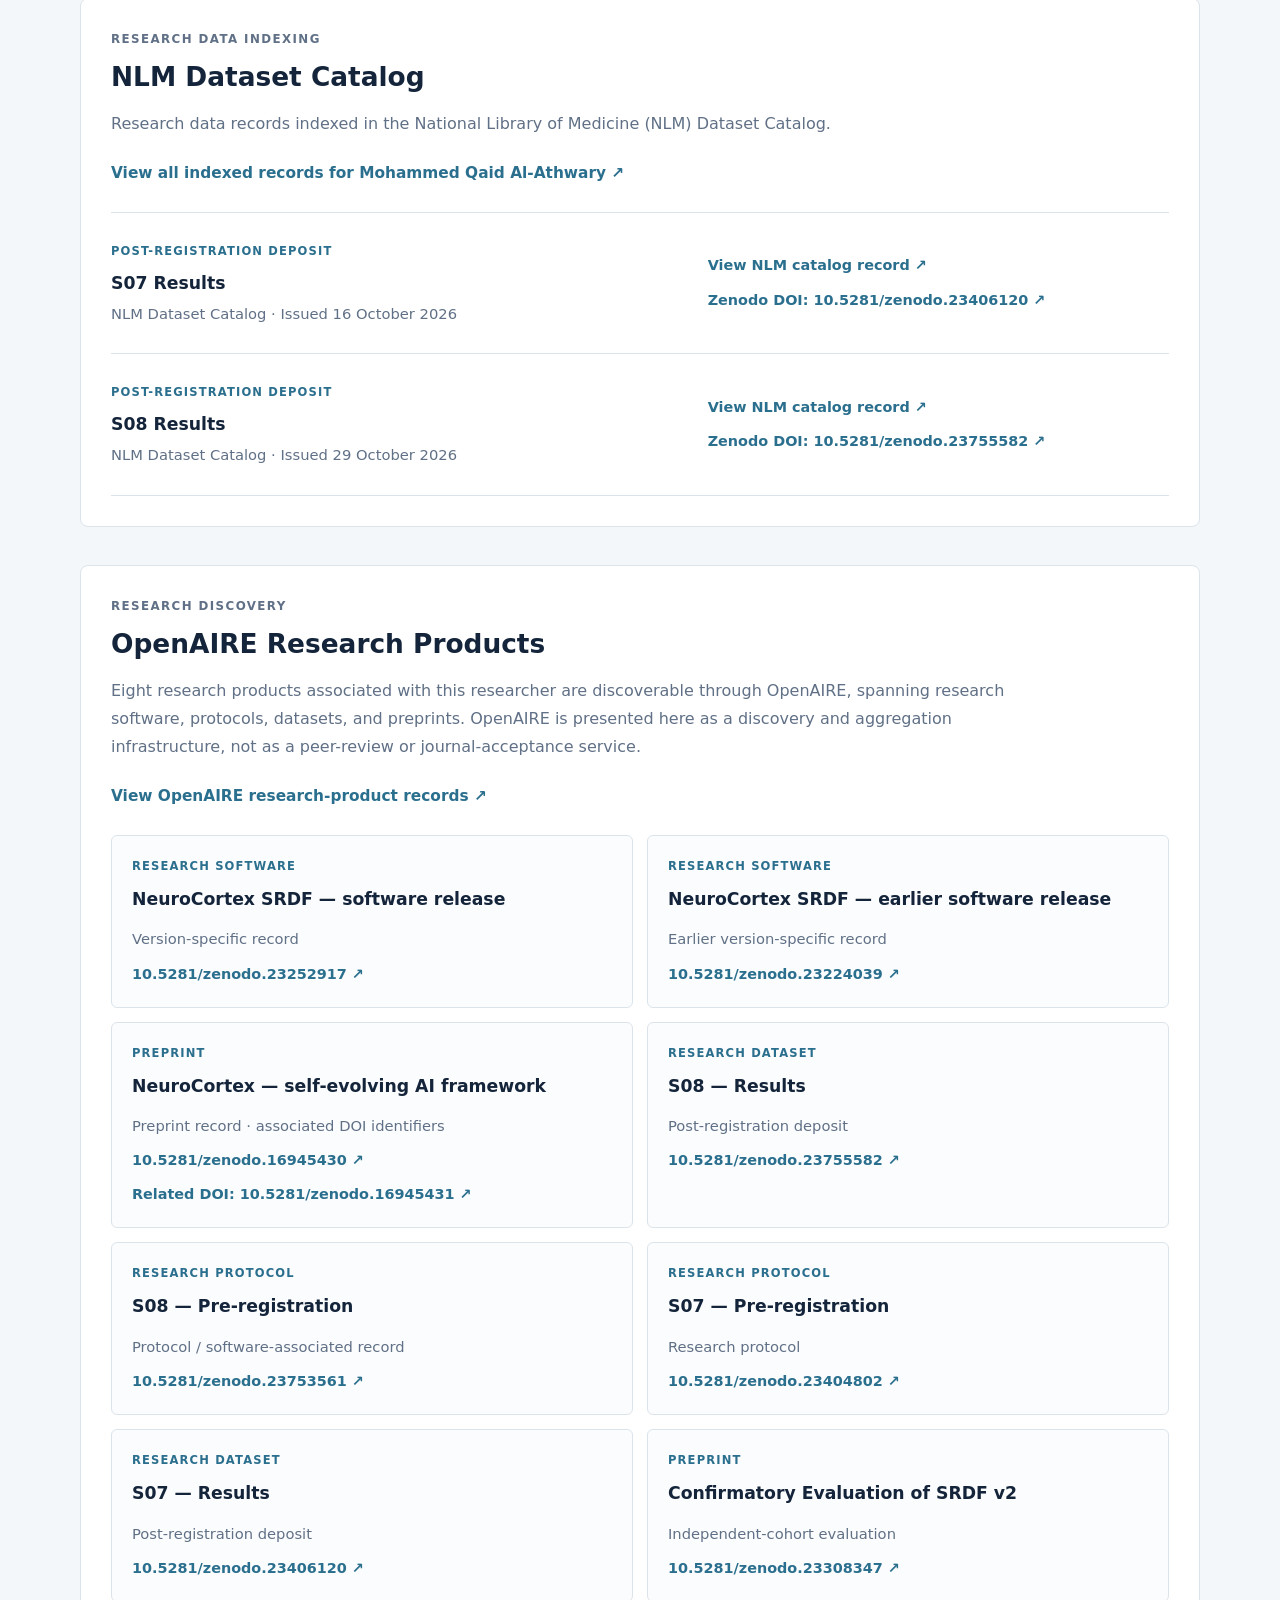
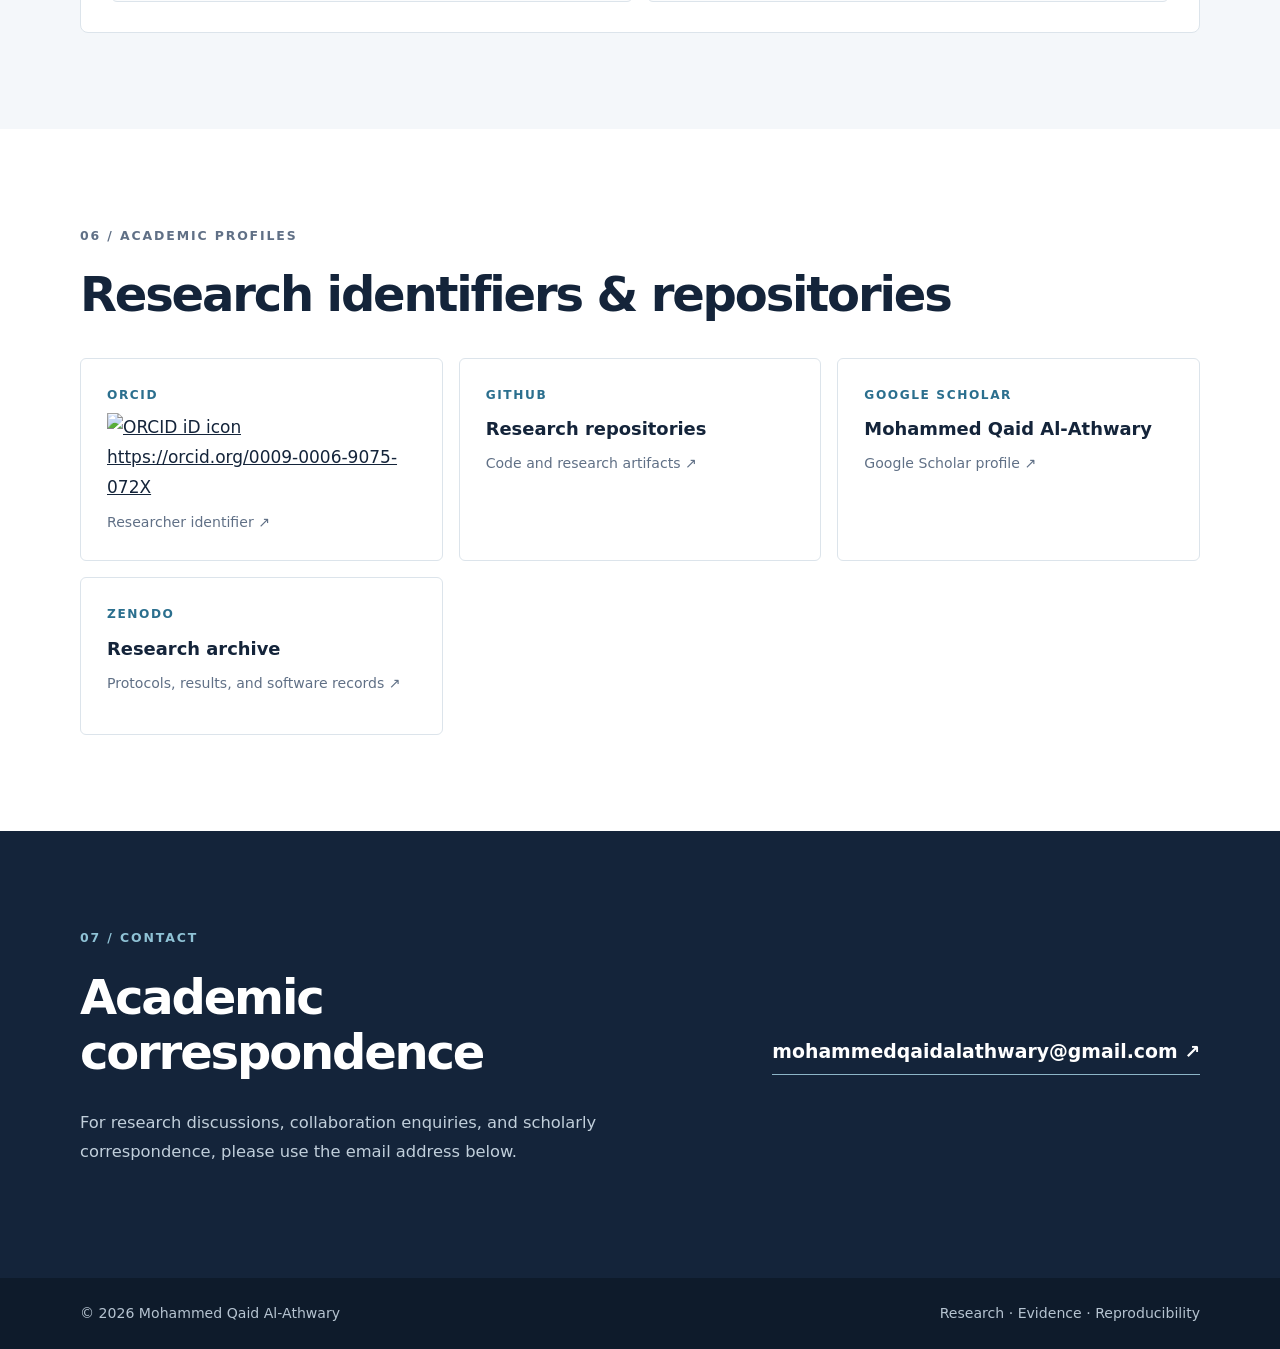
==== commit 401c8655: "Rewrite research phase summaries with substantive findings" ====
--- a/index.html
+++ b/index.html
@@ -133,8 +133,8 @@
     <article class="study-card" id="study-s08">
       <div class="study-heading"><div><p class="study-kicker">STUDY S08 · IMBALANCED TABULAR CLASSIFICATION</p>
         <h3>S08 — Threshold Correction, Not Rebalancing: A Pre-registered Generalization Study of Benchmark-Practice Inflation in Imbalanced Tabular Classification</h3>
-        <p class="study-summary">A confirmatory generalization study testing whether apparent balanced-accuracy gains attributed to rebalancing methods can arise from use of an uncorrected default decision threshold. The final closure record reports 87 analysed datasets across OpenML and an external stratum.</p></div><span class="study-status">Protocol and results deposited</span></div>
-      <div class="study-facts"><span><b>Design</b> Pre-registered generalization study</span><span><b>Datasets</b> 87 analysed</span><span><b>Learners</b> HistGradientBoosting and Logistic Regression</span></div>
+        <p class="study-summary">A confirmatory study separating the effect of correcting the default decision threshold from the additional effect of imbalance treatments. It compares conventional and prevalence-corrected decisions, then evaluates class weighting, SMOTE, and random undersampling against the corrected control using HistGradientBoosting and Logistic Regression. The final results include 85 datasets; the SMOTE contrasts use 77.</p></div><span class="study-status">Protocol and results deposited</span></div>
+      <div class="study-facts"><span><b>Design</b> Pre-registered generalization study</span><span><b>Final confirmatory sample</b> 85 datasets</span><span><b>Learners</b> HistGradientBoosting and Logistic Regression</span></div>
       <div class="stage-grid">
         <section class="stage-card"><p class="stage-label">STAGE 1 · PRE-REGISTRATION</p><h4>Study protocol</h4><p>Pre-specified research question, study design, comparisons, and analysis plan.</p><dl class="doi-list"><div><dt>Concept DOI</dt><dd><a href="https://doi.org/10.5281/zenodo.23753560" target="_blank" rel="noopener">10.5281/zenodo.23753560 ↗</a></dd></div><div><dt>Version DOI</dt><dd><a href="https://doi.org/10.5281/zenodo.23753561" target="_blank" rel="noopener">10.5281/zenodo.23753561 ↗</a></dd></div></dl><a class="record-button" href="https://zenodo.org/records/23753561" target="_blank" rel="noopener">Open protocol record</a></section>
         <section class="stage-card"><p class="stage-label">STAGE 2 · EMPIRICAL RESULTS</p><h4>Results and supporting evidence</h4><p>Final results deposit for the completed confirmatory study.</p><dl class="doi-list"><div><dt>Concept DOI</dt><dd><a href="https://doi.org/10.5281/zenodo.23755581" target="_blank" rel="noopener">10.5281/zenodo.23755581 ↗</a></dd></div><div><dt>Version DOI</dt><dd><a href="https://doi.org/10.5281/zenodo.23755582" target="_blank" rel="noopener">10.5281/zenodo.23755582 ↗</a></dd></div></dl><a class="record-button" href="https://zenodo.org/records/23755582" target="_blank" rel="noopener">Open results record</a></section>
@@ -144,7 +144,7 @@
     <article class="study-card" id="study-s07">
       <div class="study-heading"><div><p class="study-kicker">STUDY S07 · BENCHMARK-PRACTICE INFLATION</p>
         <h3>S07 — Does Class-Imbalance Correction Beat a Threshold-Corrected Control? A Catalog-Wide Confirmatory Study of Benchmark-Practice Bias in Imbalanced Classification</h3>
-        <p class="study-summary">A pre-registered study comparing conventional benchmark baselines, a threshold-corrected control, and imbalance-handling methods to examine how default decision thresholds affect reported performance.</p></div><span class="study-status">Protocol and results deposited</span></div>
+        <p class="study-summary">A catalog-wide confirmatory comparison of a conventional classifier threshold, a threshold-corrected control, and three imbalance-handling methods: SMOTE, cost-sensitive Random Forest, and EasyEnsemble. It tests whether the apparent benefit attributed to imbalance correction remains after the baseline threshold is corrected. The analysed cohort contains 98 datasets from 131 candidates.</p></div><span class="study-status">Protocol and results deposited</span></div>
       <div class="study-facts"><span><b>Design</b> Pre-registered confirmatory study</span><span><b>Candidate cohort</b> 131 datasets</span><span><b>Analysed cohort</b> 98 datasets</span></div>
       <div class="stage-grid">
         <section class="stage-card"><p class="stage-label">STAGE 1 · PRE-REGISTRATION</p><h4>Study protocol and pre-specified comparisons</h4><p>Locked protocol defining the planned comparisons and evaluation procedure.</p><dl class="doi-list"><div><dt>Concept DOI</dt><dd><a href="https://doi.org/10.5281/zenodo.23404801" target="_blank" rel="noopener">10.5281/zenodo.23404801 ↗</a></dd></div><div><dt>Version DOI</dt><dd><a href="https://doi.org/10.5281/zenodo.23404802" target="_blank" rel="noopener">10.5281/zenodo.23404802 ↗</a></dd></div></dl><a class="record-button" href="https://zenodo.org/records/23404802" target="_blank" rel="noopener">Open protocol record</a></section>
@@ -155,7 +155,7 @@
     <article class="study-card" id="study-s06">
       <div class="study-heading"><div><p class="study-kicker">STUDY S06 · ARBITER REVISION SUITE</p>
         <h3>S06 — Arbiter Revision Suite: A Multi-Stage Evaluation of Utility-Signal Selection, Decision-Threshold Recalibration, and Candidate-Pool Expansion in the NeuroCortex Self-Reinforcing Development Framework</h3>
-        <p class="study-summary">A staged evaluation of SRDF Arbiter revisions, testing changes to the utility signal, threshold calibration, and candidate pool against a fixed confirmatory cohort. The repository distinguishes the confirmatory v2 protocol from later adaptive/exploratory revisions.</p></div><span class="study-status">Protocol deposited; results documented in repository</span></div>
+        <p class="study-summary">A multi-stage investigation of how the SRDF Arbiter's decisions change when its utility signal, decision threshold, and candidate pool are revised. The confirmatory v2 evaluation used a 198-dataset cohort and 600 triggered cases; later v3 and v4 revisions were adaptive/exploratory extensions. In the reported v4 comparison, the Arbiter remained 0.95 percentage points below standalone EasyEnsemble.</p></div><span class="study-status">Protocol deposited; results documented in repository</span></div>
       <div class="study-facts"><span><b>Confirmatory cohort</b> 198 datasets</span><span><b>Triggered cases</b> 600</span><span><b>Stages</b> v1–v4 (S06a–S06c)</span></div>
       <div class="stage-grid">
         <section class="stage-card"><p class="stage-label">STAGE 1 · CONFIRMATORY PROTOCOL</p><h4>S06 preregistration and freeze bundle</h4><p>The deposited protocol defines the confirmatory v2 evaluation. Later v3/v4 adaptations are separately identified in the repository and are not presented as part of the original confirmatory protocol.</p><dl class="doi-list"><div><dt>Version DOI</dt><dd><a href="https://doi.org/10.5281/zenodo.23308347" target="_blank" rel="noopener">10.5281/zenodo.23308347 ↗</a></dd></div></dl><a class="record-button" href="https://zenodo.org/records/23308347" target="_blank" rel="noopener">Open S06 protocol deposit</a></section>
@@ -166,7 +166,7 @@
     <article class="study-card" id="study-s05">
       <div class="study-heading"><div><p class="study-kicker">STUDY S05 · EXTENDED COMPARATIVE EVALUATION</p>
         <h3>S05 — Extended Comparative Evaluation of NeuroCortex SRDF Against SMOTE+Random Forest, Cost-Sensitive Random Forest, ADASYN+Random Forest, and EasyEnsemble on a Frozen OpenML Cohort</h3>
-        <p class="study-summary">An extended comparison of frozen SRDF v1 against SMOTE+RF, cost-sensitive Random Forest, ADASYN+RF, and EasyEnsemble on the S04 cohort, including counterfactual Arbiter analysis and decomposition of negative-performance cases.</p></div><span class="study-status">Protocol and empirical artifacts in repository</span></div>
+        <p class="study-summary">An extended comparison on the same frozen 45-dataset OpenML cohort used in S04. It evaluates SRDF v1 against SMOTE+Random Forest, cost-sensitive Random Forest, ADASYN+Random Forest, and EasyEnsemble across 1,125 planned fold-level cases, and examines counterfactual Arbiter decisions and negative-performance cases. SRDF v1 ranked fourth of five; the Arbiter policy was 1.93 percentage points below the always-SMOTE+RF policy on 373 successful cases.</p></div><span class="study-status">Protocol and empirical artifacts in repository</span></div>
       <div class="study-facts"><span><b>Cohort</b> 45 OpenML datasets</span><span><b>Cases</b> 1,125 planned cases</span><span><b>Design</b> Exploratory/comparative; no confirmatory hypotheses</span></div>
       <div class="stage-grid"><section class="stage-card"><p class="stage-label">STAGE 1 · PROTOCOL</p><h4>Comparative evaluation protocol</h4><p>Locked protocol specifying the frozen cohort, evaluation cases, baselines, metrics, and comparisons.</p><a class="record-button" href="https://github.com/mohammedqaidalathwary/neurocortex-srdf/tree/main/experiments/S05_EXTENDED_EVALUATION/protocol" target="_blank" rel="noopener">View S05 protocol ↗</a></section>
         <section class="stage-card"><p class="stage-label">STAGE 2 · EMPIRICAL RESULTS</p><h4>Comparative results and counterfactual analysis</h4><p>The Arbiter-driven policy underperformed a fixed always-SMOTE+RF policy by 1.93 percentage points on 373 successful cases. SRDF v1 ranked fourth among five methods in the reported system-level comparison.</p><a class="record-button" href="https://github.com/mohammedqaidalathwary/neurocortex-srdf/blob/main/experiments/S05_EXTENDED_EVALUATION/README.md" target="_blank" rel="noopener">Read S05 results summary ↗</a></section></div>
@@ -175,7 +175,7 @@
     <article class="study-card" id="study-s04">
       <div class="study-heading"><div><p class="study-kicker">STUDY S04 · OPENML GENERALIZATION EVALUATION</p>
         <h3>S04 — Empirical Generalization Evaluation of NeuroCortex SRDF on OpenML Binary Tabular Classification Datasets: A Frozen 45-Dataset Cohort with Repeated Stratified Cross-Validation</h3>
-        <p class="study-summary">A structured evaluation on a frozen cohort of OpenML binary-classification datasets, with prespecified eligibility, cohort selection, execution design, imbalance triggering, and dataset-aware statistical summaries.</p></div><span class="study-status">Completed run · evidence artifacts recorded</span></div>
+        <p class="study-summary">An empirical evaluation of the SRDF adaptation workflow on 45 frozen OpenML binary-classification datasets. Each dataset was evaluated using five random seeds and five stratified folds per seed, producing 1,125 fold-level cases. The run recorded 373 successful adaptations; a separate dataset-level analysis across 15 datasets reported a mean balanced-accuracy change of +0.028805.</p></div><span class="study-status">Completed run · evidence artifacts recorded</span></div>
       <div class="study-facts"><span><b>Cohort</b> 45 datasets</span><span><b>Execution</b> Five seeds × five stratified folds</span><span><b>Cases</b> 1,125</span></div>
       <div class="stage-grid"><section class="stage-card"><p class="stage-label">STAGE 1 · EXPERIMENT PROTOCOL</p><h4>S04/R4 protocol and cohort definition</h4><p>Protocol NC-S04-R4 defines eligibility, the frozen cohort, train-only imbalance trigger, candidate selection, and statistical analysis.</p><a class="record-button" href="https://github.com/mohammedqaidalathwary/neurocortex-srdf/blob/main/experiments/S04_OPENML_GENERALIZATION/protocol/R4_PROTOCOL.json" target="_blank" rel="noopener">View S04 protocol ↗</a></section>
         <section class="stage-card"><p class="stage-label">STAGE 2 · RECORDED EXECUTION AND RESULTS</p><h4>Run outcomes and statistical summaries</h4><p>The committed run records 1,125 terminal cases, including 373 successful adaptations. The dataset-level analysis covers 15 datasets and reports a mean balanced-accuracy change of +0.028805.</p><a class="record-button" href="https://github.com/mohammedqaidalathwary/neurocortex-srdf/tree/main/experiments/S04_OPENML_GENERALIZATION" target="_blank" rel="noopener">View S04 result artifacts ↗</a></section></div>
@@ -184,19 +184,19 @@
     <article class="study-card" id="study-s03">
       <div class="study-heading"><div><p class="study-kicker">STUDY S03 · GENERATOR–ARBITER FUNCTIONAL VALIDATION</p>
         <h3>S03 — Functional Validation of the NeuroCortex SRDF Generator–Arbiter Cycle: A Five-Seed Evaluation of Candidate Generation, Evaluation, Authorization, and Controlled Structural Change</h3>
-        <p class="study-summary">A five-seed multirun validation of the SRDF cycle, recording runtime context, generated candidates, evaluation, authorization outcomes, and committed or rejected structural changes. The phase documentation explicitly limits claims to functional execution rather than statistical significance or general performance superiority.</p></div><span class="study-status">Five-seed records documented</span></div>
+        <p class="study-summary">A controlled five-run-seed validation of the complete Generator–Arbiter cycle. Across seeds 7, 21, 42, 73, and 101, the records trace the observed runtime context and imbalance trigger through candidate generation, evaluation, Arbiter authorization, and the final commit/reject decision. This phase establishes repeatable functional execution and traceable operations, not statistical significance or general predictive superiority.</p></div><span class="study-status">Five-seed records documented</span></div>
       <div class="study-facts"><span><b>Seeds</b> 7, 21, 42, 73, 101</span><span><b>Focus</b> Generator–Arbiter workflow</span><span><b>Evidence</b> Raw multirun and validated summary</span></div>
-      <div class="stage-grid"><section class="stage-card"><p class="stage-label">STAGE 1 · FUNCTIONAL DESIGN</p><h4>Generator–Arbiter validation setup</h4><p>Phase documentation describes the controlled multirun validation and the operations recorded in each run.</p><a class="record-button" href="https://github.com/mohammedqaidalathwary/neurocortex-srdf/blob/main/experiments/S03_GENERATOR_ARBITER/README.md" target="_blank" rel="noopener">View S03 study description ↗</a></section>
-        <section class="stage-card"><p class="stage-label">STAGE 2 · MULTIRUN RESULTS</p><h4>Five-seed execution records</h4><p>Raw and validated multirun artifacts are preserved in the project repository. No Zenodo DOI is listed for this phase in the project README.</p><a class="record-button" href="https://github.com/mohammedqaidalathwary/neurocortex-srdf/tree/main/experiments/S03_GENERATOR_ARBITER" target="_blank" rel="noopener">Inspect S03 run records ↗</a></section></div>
+      <div class="stage-grid"><section class="stage-card"><p class="stage-label">STAGE 1 · FUNCTIONAL DESIGN</p><h4>Generator–Arbiter validation setup</h4><p>The phase description defines the controlled multi-run exercise and explains how each execution records the runtime context, trigger, candidates, evaluation, authorization, and structural outcome.</p><a class="record-button" href="https://github.com/mohammedqaidalathwary/neurocortex-srdf/blob/main/experiments/S03_GENERATOR_ARBITER/README.md" target="_blank" rel="noopener">View S03 study description ↗</a></section>
+        <section class="stage-card"><p class="stage-label">STAGE 2 · MULTIRUN RESULTS</p><h4>Five-seed execution records</h4><p>The raw five-seed execution records and their validated summary preserve the observed operations and outcomes for inspection in the research repository.</p><a class="record-button" href="https://github.com/mohammedqaidalathwary/neurocortex-srdf/tree/main/experiments/S03_GENERATOR_ARBITER" target="_blank" rel="noopener">Inspect S03 run records ↗</a></section></div>
     </article>
 
     <article class="study-card" id="study-s01">
       <div class="study-heading"><div><p class="study-kicker">STUDY S01 · FOUNDATIONAL PROTOTYPE VALIDATION</p>
         <h3>S01 — Foundational Executable Prototype of NeuroCortex SRDF: Feasibility Demonstration of an End-to-End, Evidence-Governed Runtime Structural Adaptation Workflow</h3>
-        <p class="study-summary">The foundational executable prototype demonstrates that the SRDF observe–analyse–generate–evaluate–authorize–commit/reject–record workflow can run end-to-end in a bounded illustrative setting. It was not designed as a benchmark and does not establish statistical significance or general performance superiority.</p></div><span class="study-status">Executable prototype documented</span></div>
+        <p class="study-summary">The first executable demonstration of NeuroCortex SRDF. Using a bounded illustrative runtime setting, it exercises the full sequence: observe the context (including class-imbalance information), analyse it, generate a candidate structural adaptation, evaluate the candidate, authorize or reject it through the Arbiter, and record the outcome. Its purpose is to establish implementation feasibility of the complete workflow; it is not a benchmark and makes no claim of statistical significance or predictive superiority.</p></div><span class="study-status">Executable prototype documented</span></div>
       <div class="study-facts"><span><b>Role</b> Foundational feasibility demonstration</span><span><b>Artifact</b> Executable Jupyter notebook</span><span><b>Claim boundary</b> Functional feasibility only</span></div>
       <div class="stage-grid"><section class="stage-card"><p class="stage-label">STAGE 1 · PROTOTYPE IMPLEMENTATION</p><h4>Foundational executable prototype</h4><p>The notebook implements the bounded SRDF runtime adaptation cycle and records its operations.</p><a class="record-button" href="https://github.com/mohammedqaidalathwary/neurocortex-srdf/blob/main/experiments/S01_PROTOTYPE_VALIDATION/notebooks/srdf_s01_foundational_prototype.ipynb" target="_blank" rel="noopener">Open S01 executable notebook ↗</a></section>
-        <section class="stage-card"><p class="stage-label">STAGE 2 · PHASE DOCUMENTATION</p><h4>Scope, provenance, and reproduction notes</h4><p>The phase README documents the purpose, scientific scope, claim boundaries, and reproduction procedure. No DOI is listed for S01 in the project record.</p><a class="record-button" href="https://github.com/mohammedqaidalathwary/neurocortex-srdf/blob/main/experiments/S01_PROTOTYPE_VALIDATION/README.md" target="_blank" rel="noopener">Read S01 documentation ↗</a></section></div>
+        <section class="stage-card"><p class="stage-label">STAGE 2 · PHASE DOCUMENTATION</p><h4>Scope, provenance, and reproduction notes</h4><p>The phase record explains the prototype's design, the operations demonstrated, the limits of the conclusions, and how to execute the notebook.</p><a class="record-button" href="https://github.com/mohammedqaidalathwary/neurocortex-srdf/blob/main/experiments/S01_PROTOTYPE_VALIDATION/README.md" target="_blank" rel="noopener">Read S01 documentation ↗</a></section></div>
     </article>
 
     <div class="record-group"><p class="study-kicker">RESEARCH SOFTWARE RECORDS</p><h3>NeuroCortex — Self-Reinforcing Development Framework (SRDF)</h3><p class="study-summary">The software archive is listed separately from the experimental studies.</p>
--- a/assets/css/style.css
+++ b/assets/css/style.css
@@ -77,3 +77,129 @@
 html[dir="rtl"] .record-note{border-left:0;border-right:3px solid var(--accent)}
 @media(max-width:800px){.software-record-grid{grid-template-columns:1fr 1fr}.study-heading{flex-direction:column}.study-status{white-space:normal}}
 @media(max-width:620px){.study-card{padding:20px 16px}.stage-grid,.software-record-grid{grid-template-columns:1fr}.doi-list div{grid-template-columns:1fr;gap:1px}.study-facts{flex-direction:column;gap:6px}}
+
+
+/* Refined academic typography and section hierarchy. */
+body{font-size:17px;line-height:1.76}
+.nav-links a{font-size:.92rem}
+.eyebrow{font-size:.78rem;letter-spacing:.15em;margin-bottom:20px}
+.section{padding:96px 0}
+.section h2{margin-bottom:28px}
+.section-lead{font-size:1.22rem;line-height:1.72}
+.section p{line-height:1.78}
+.card{padding:30px}
+.card h3,.project h3{font-size:1.32rem}
+.card p,.project p{font-size:1.02rem}
+.project{padding:36px 0}
+.project-tag{font-size:.76rem!important}
+.study-card{margin:40px 0;padding:34px}
+.study-kicker,.stage-label{font-size:.74rem;letter-spacing:.12em}
+.study-heading h3{font-size:clamp(1.48rem,2.6vw,1.95rem);line-height:1.38}
+.study-summary{font-size:1.02rem;line-height:1.78}
+.study-status{font-size:.8rem}
+.study-facts{font-size:.92rem;line-height:1.65}
+.stage-card,.software-record{padding:25px}
+.stage-card h4,.software-record h4{font-size:1.12rem}
+.stage-card>p:not(.stage-label),.software-record p{font-size:.98rem;line-height:1.72}
+.doi-list div{font-size:.9rem}
+.record-button{font-size:.88rem;padding:10px 15px}
+.profile-card{padding:26px;min-height:158px}
+.profile-card>span{font-size:.76rem}
+.profile-card strong{font-size:1.12rem}
+.profile-card small{font-size:.88rem}
+.contact-wrap p:not(.eyebrow){font-size:1.02rem}
+.contact-email{font-size:1.18rem}
+.site-footer{font-size:.88rem}
+
+/* Research discovery and indexing hierarchy. */
+.indexing-detail{margin-top:38px;padding:30px;background:#fff;border:1px solid var(--line);border-radius:8px}
+.indexing-detail-heading{max-width:920px}
+.indexing-detail-heading h3{font-size:1.65rem;line-height:1.3;margin:6px 0 12px}
+.indexing-detail-heading>p:not(.study-kicker){color:var(--muted);font-size:1rem;line-height:1.75}
+.indexing-detail-heading .text-link{display:inline-block;margin-top:6px;font-size:.96rem;white-space:normal}
+.indexed-record-list{margin-top:24px;border-top:1px solid var(--line)}
+.indexed-record{display:grid;grid-template-columns:minmax(0,1fr) minmax(250px,.8fr);gap:20px;padding:22px 0;border-bottom:1px solid var(--line);align-items:center}
+.indexed-record-type,.openaire-record>span{font-size:.72rem;letter-spacing:.1em;color:var(--accent);font-weight:850}
+.indexed-record h4,.openaire-record h4{font-size:1.08rem;line-height:1.4;margin:6px 0}
+.indexed-record p,.openaire-record p{font-size:.92rem;color:var(--muted);margin:4px 0}
+.indexed-record-links{display:flex;flex-direction:column;gap:9px}
+.indexed-record-links a,.openaire-record a{font-size:.9rem;font-weight:750;color:var(--accent);text-decoration:none;overflow-wrap:anywhere}
+.indexed-record-links a:hover,.openaire-record a:hover{text-decoration:underline}
+.openaire-record-grid{display:grid;grid-template-columns:repeat(2,minmax(0,1fr));gap:14px;margin-top:24px}
+.openaire-record{display:flex;flex-direction:column;align-items:flex-start;gap:5px;padding:20px;border:1px solid var(--line);border-radius:6px;background:#fbfcfd;min-width:0}
+.openaire-record a+a{margin-top:3px}
+.indexing-grid{gap:16px}
+.indexing-card{padding:23px;min-height:176px}
+.indexing-card>span{font-size:.72rem}
+.indexing-card strong{font-size:1.2rem}
+.indexing-card b{font-size:1rem}
+.indexing-card small{font-size:.86rem}
+html[dir="rtl"] .indexed-record{direction:rtl}
+html[dir="rtl"] .openaire-record{align-items:flex-start;text-align:right}
+@media(max-width:800px){
+  .section{padding:78px 0}
+  .indexed-record{grid-template-columns:1fr}
+  .openaire-record-grid{grid-template-columns:1fr 1fr}
+}
+@media(max-width:620px){
+  body{font-size:16.5px}
+  .section{padding:68px 0}
+  .study-card{padding:24px 18px}
+  .indexing-detail{padding:22px 17px}
+  .openaire-record-grid{grid-template-columns:1fr}
+  .indexed-record{gap:12px}
+  .indexing-card{min-height:150px}
+}
+
+
+/* Arabic-language typography and complete RTL composition. */
+html[lang="ar"] body{
+  font-family:"Noto Sans Arabic",Tahoma,Arial,sans-serif;
+  line-height:1.9;
+  text-align:right;
+}
+html[lang="ar"] h1,
+html[lang="ar"] h2,
+html[lang="ar"] h3,
+html[lang="ar"] h4,
+html[lang="ar"] p,
+html[lang="ar"] a,
+html[lang="ar"] span,
+html[lang="ar"] small,
+html[lang="ar"] dt,
+html[lang="ar"] dd{line-height:1.85}
+html[lang="ar"] .nav-wrap,
+html[lang="ar"] .nav-links,
+html[lang="ar"] .hero-actions,
+html[lang="ar"] .hero-meta,
+html[lang="ar"] .project,
+html[lang="ar"] .study-heading,
+html[lang="ar"] .study-facts,
+html[lang="ar"] .contact-wrap,
+html[lang="ar"] .footer-wrap{direction:rtl}
+html[lang="ar"] .nav-links{margin-inline-start:0}
+html[lang="ar"] .language-control{margin-inline-start:0;margin-inline-end:22px}
+html[lang="ar"] .card-grid,
+html[lang="ar"] .profile-grid,
+html[lang="ar"] .indexing-grid,
+html[lang="ar"] .stage-grid,
+html[lang="ar"] .software-record-grid,
+html[lang="ar"] .openaire-record-grid{direction:rtl}
+html[lang="ar"] .card,
+html[lang="ar"] .stage-card,
+html[lang="ar"] .software-record,
+html[lang="ar"] .profile-card,
+html[lang="ar"] .indexing-card,
+html[lang="ar"] .openaire-record,
+html[lang="ar"] .indexing-detail,
+html[lang="ar"] .indexed-record{text-align:right;direction:rtl}
+html[lang="ar"] .study-facts b{margin-right:0;margin-left:5px}
+html[lang="ar"] .doi-list div{direction:rtl;grid-template-columns:minmax(90px,.45fr) minmax(0,1fr)}
+html[lang="ar"] .record-note{border-left:0;border-right:3px solid var(--accent)}
+html[lang="ar"] .contact-email{direction:ltr;unicode-bidi:embed}
+html[lang="ar"] .research-brand{direction:rtl}
+html[lang="ar"] .indexing-card small{margin-top:auto}
+@media(max-width:800px){
+  html[lang="ar"] .nav-links{align-items:stretch}
+  html[lang="ar"] .language-control{margin-inline-start:0;margin-inline-end:10px}
+}
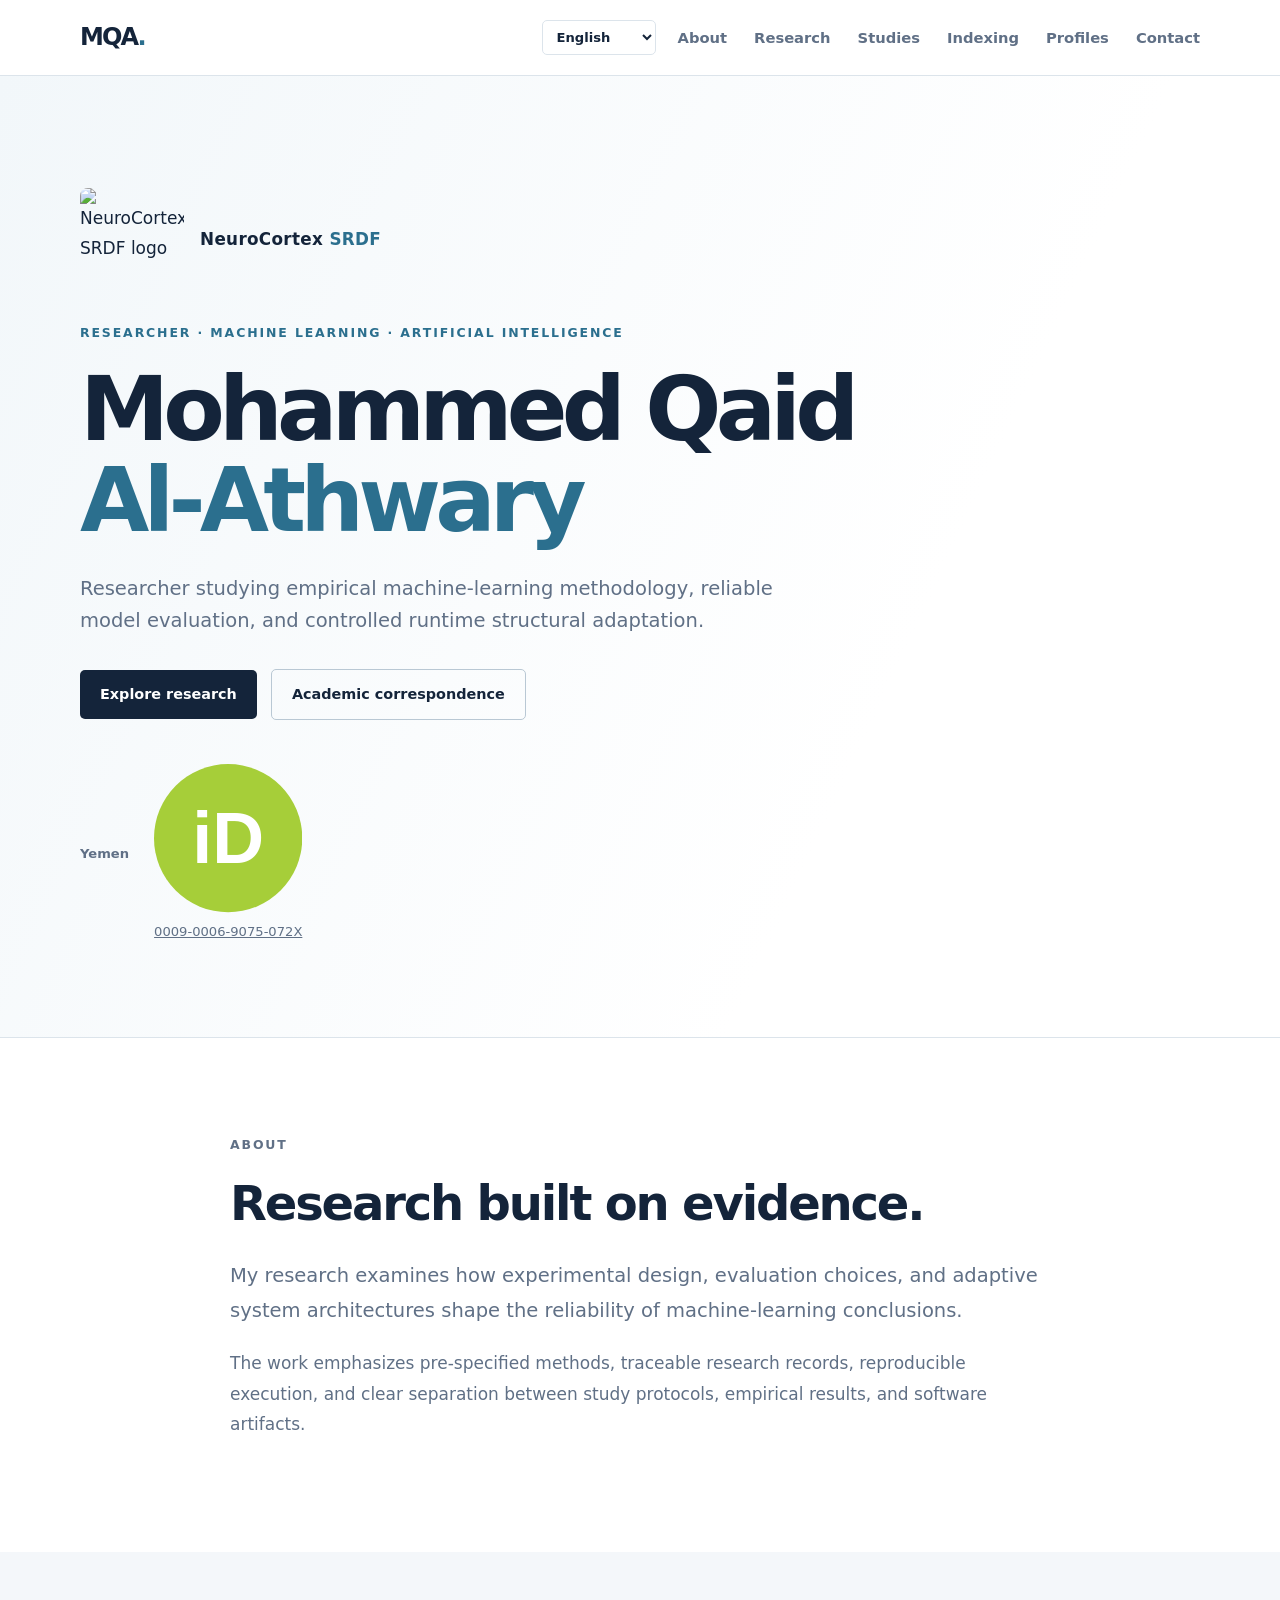
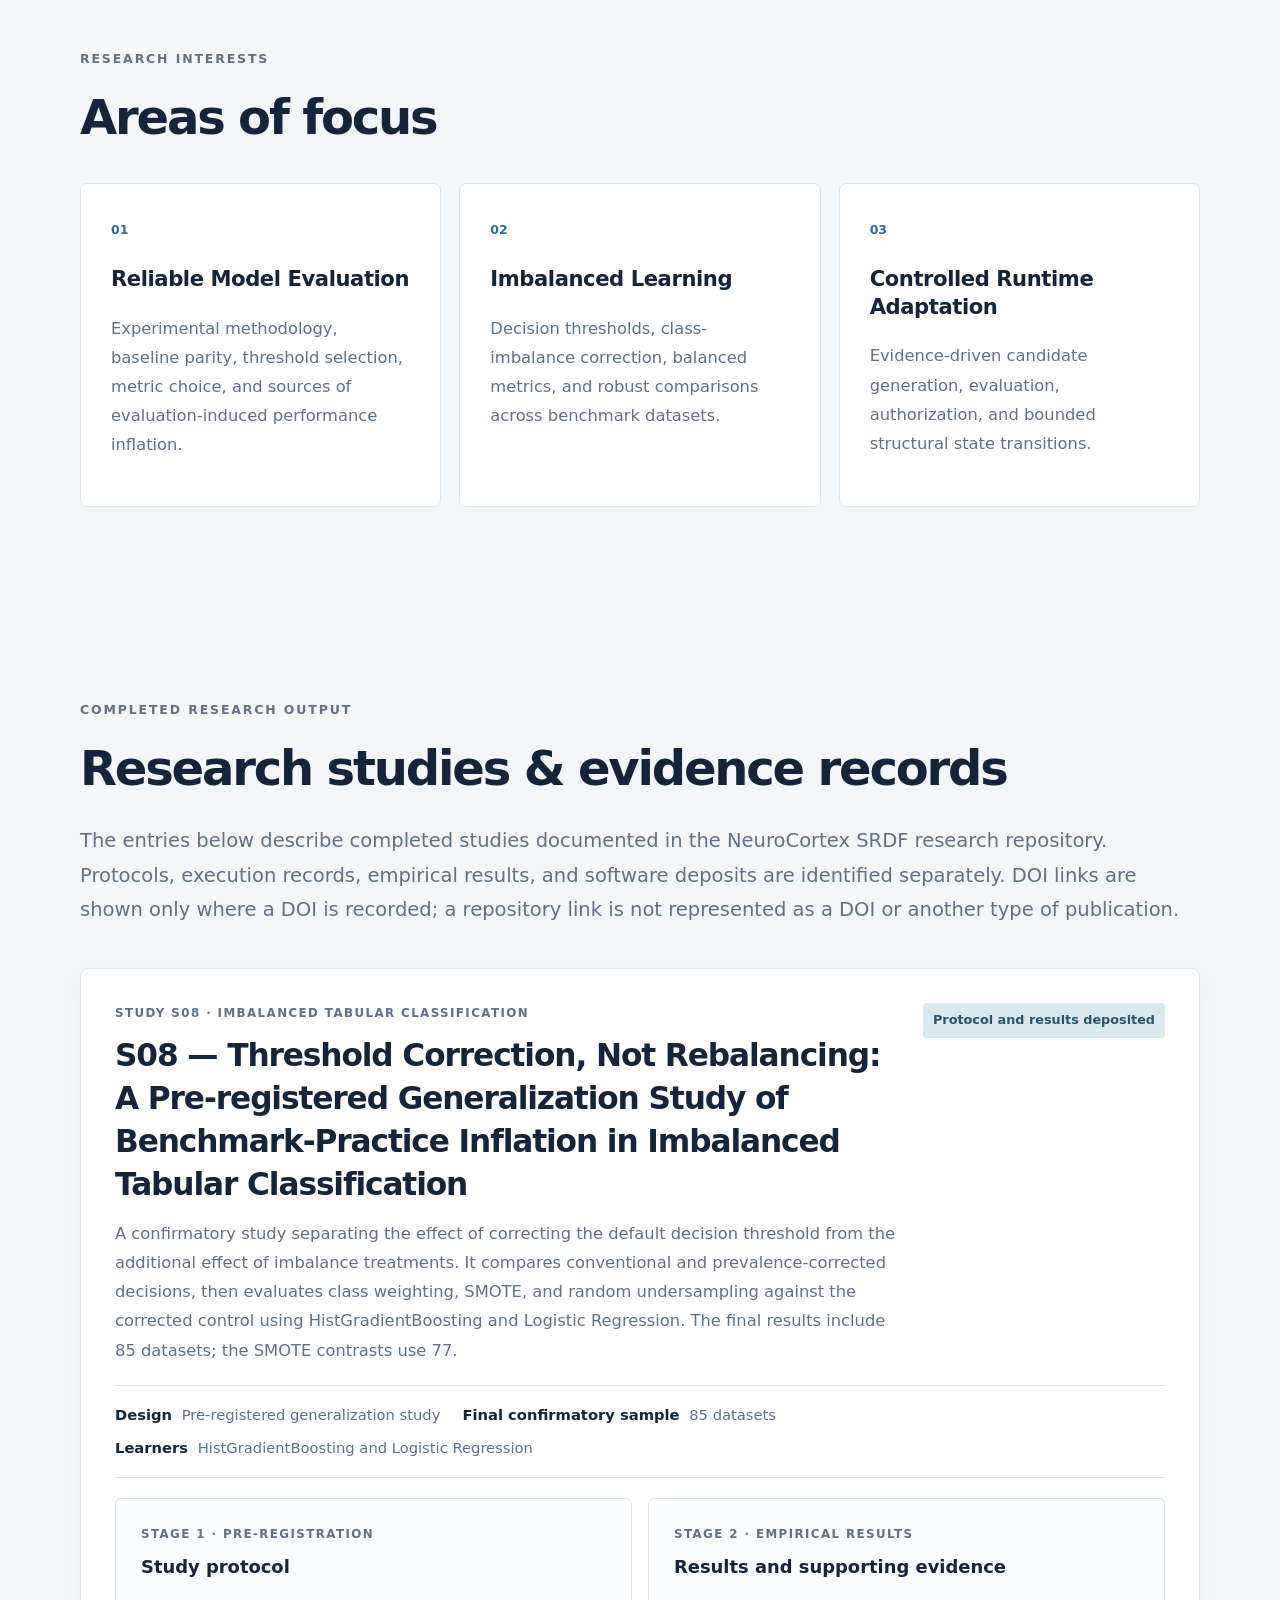
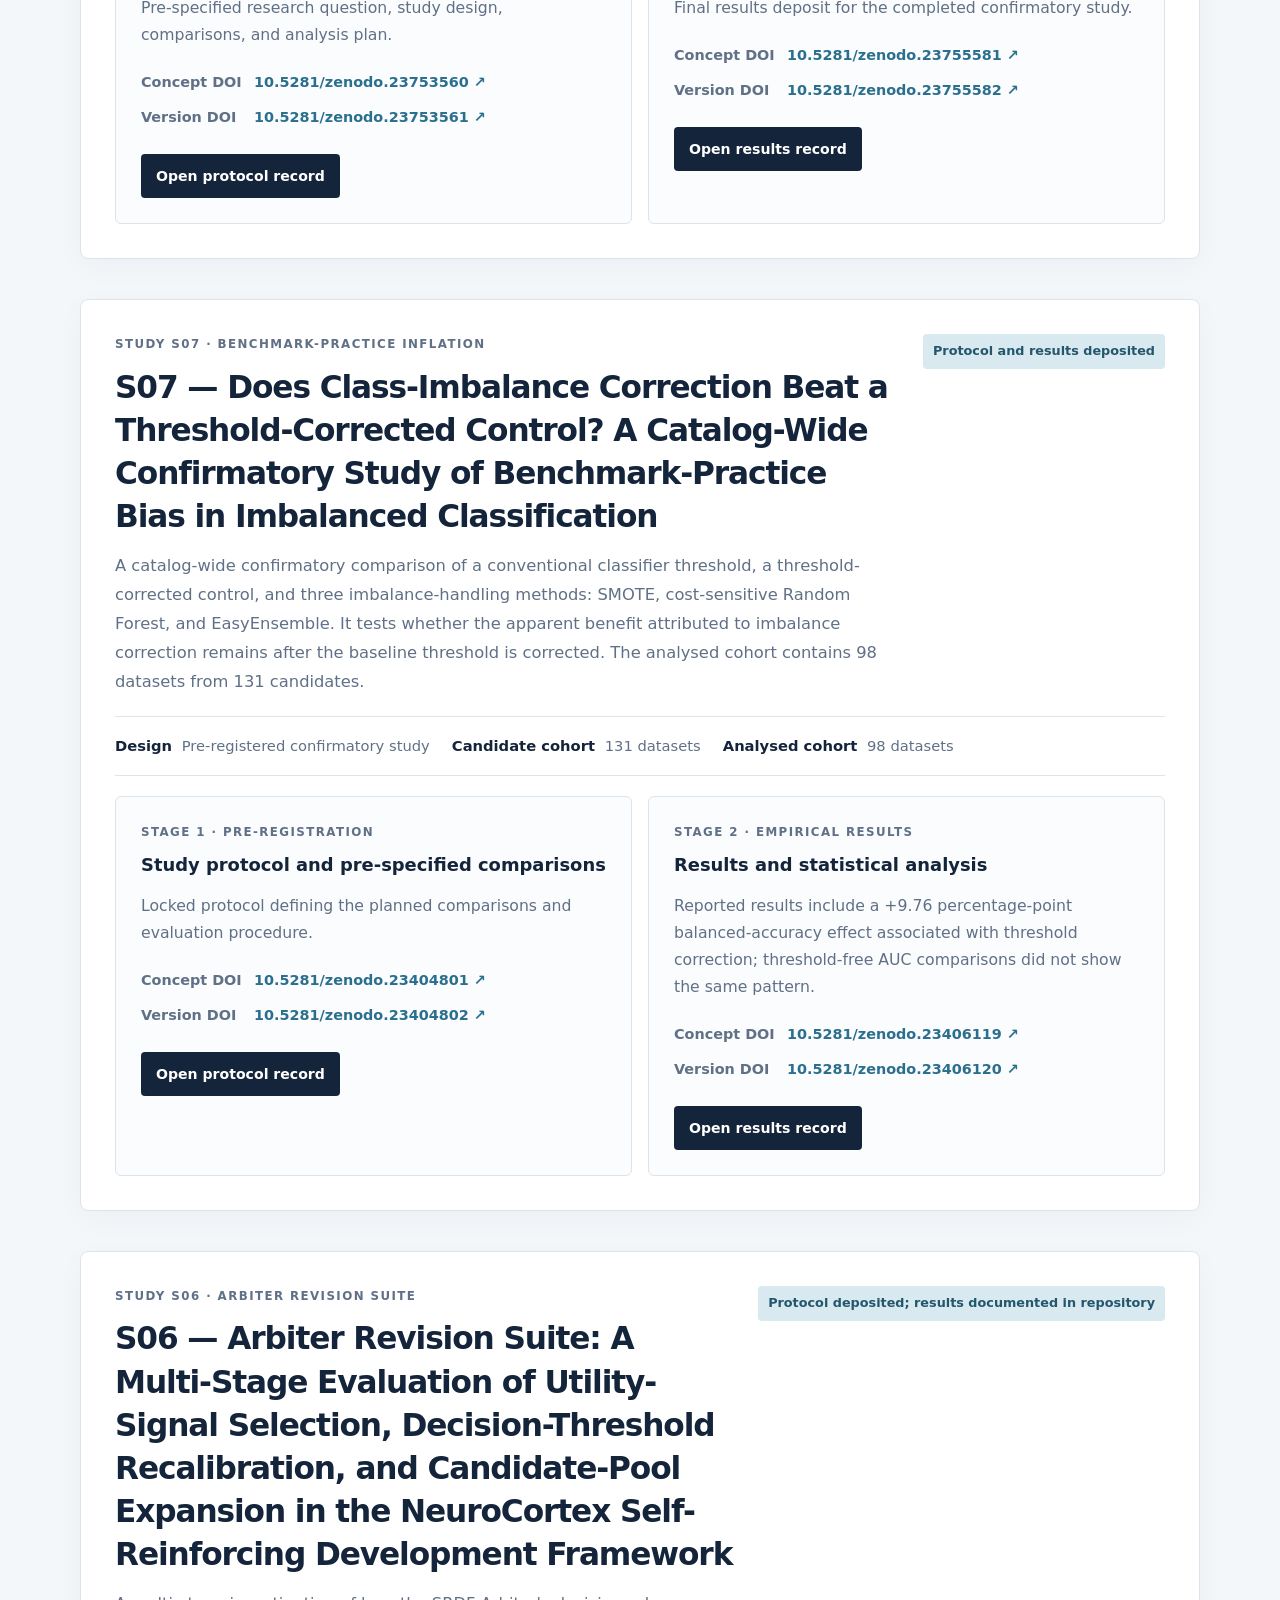
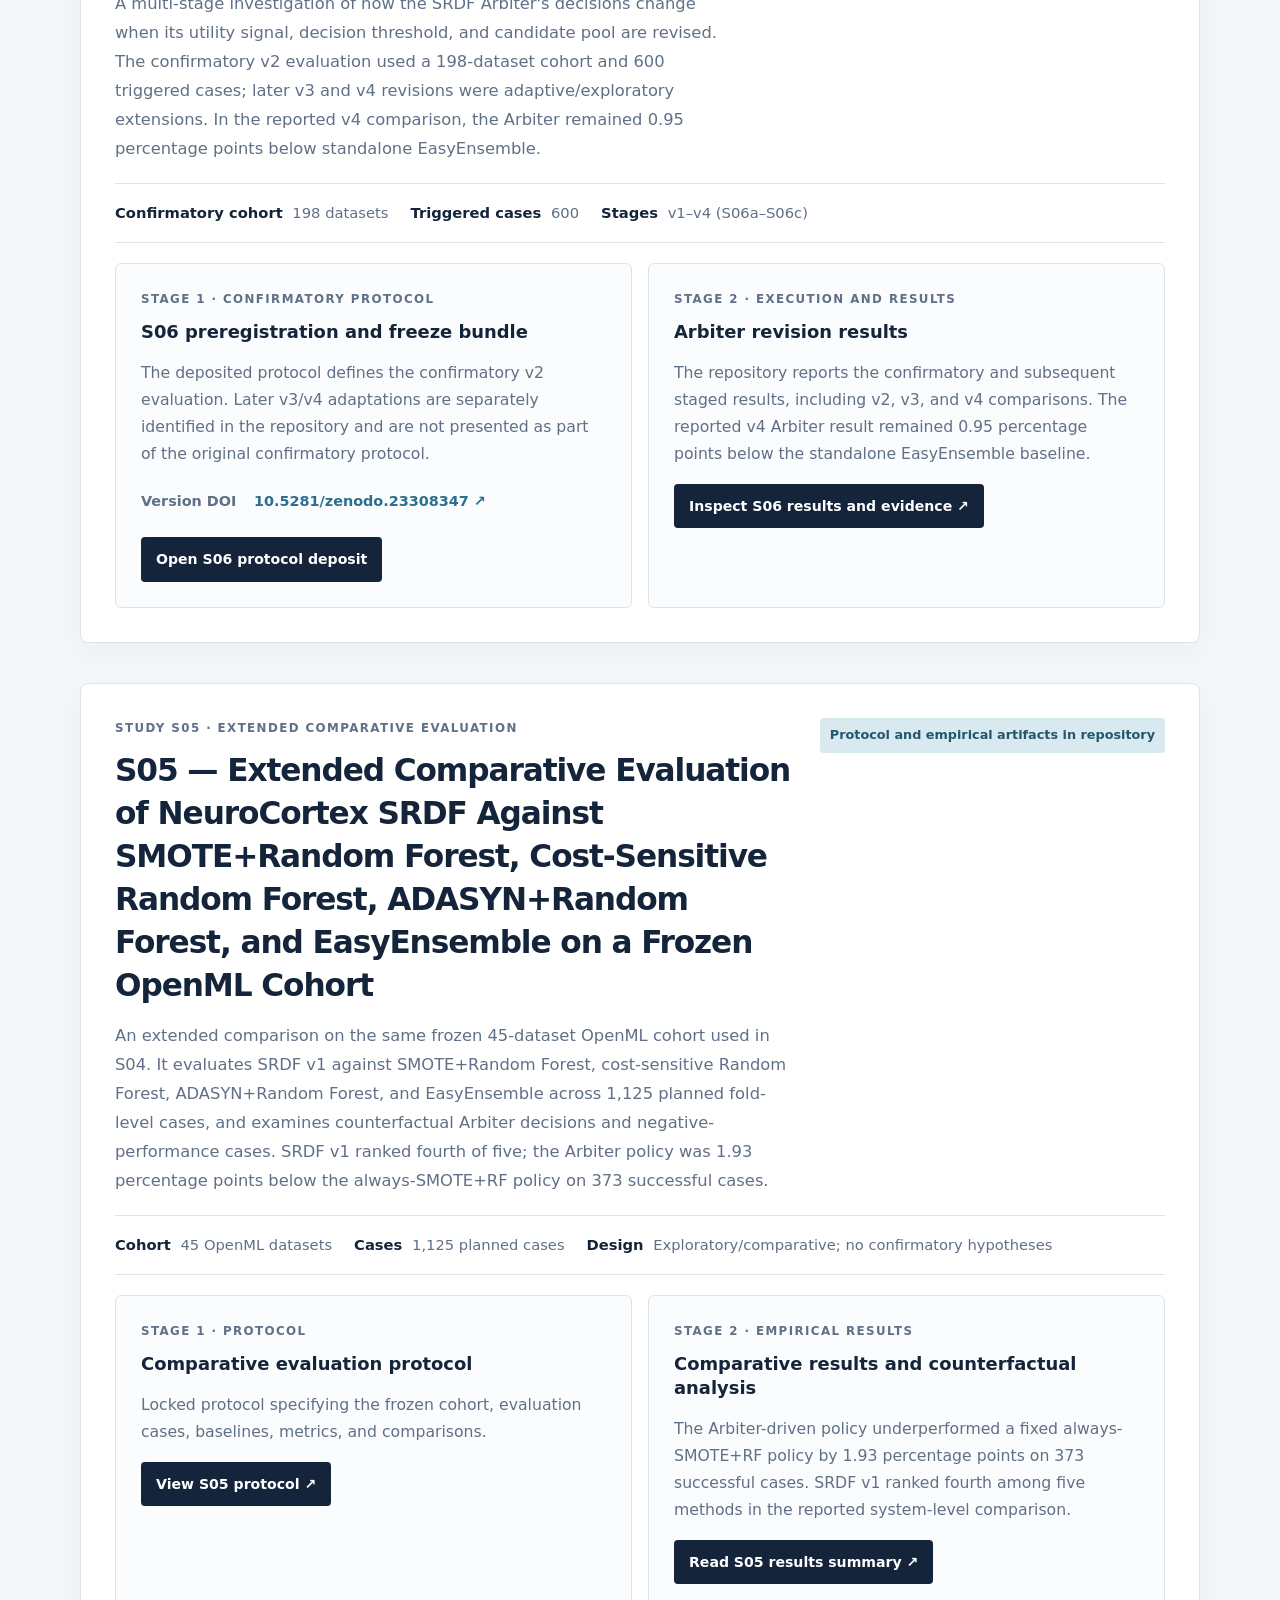
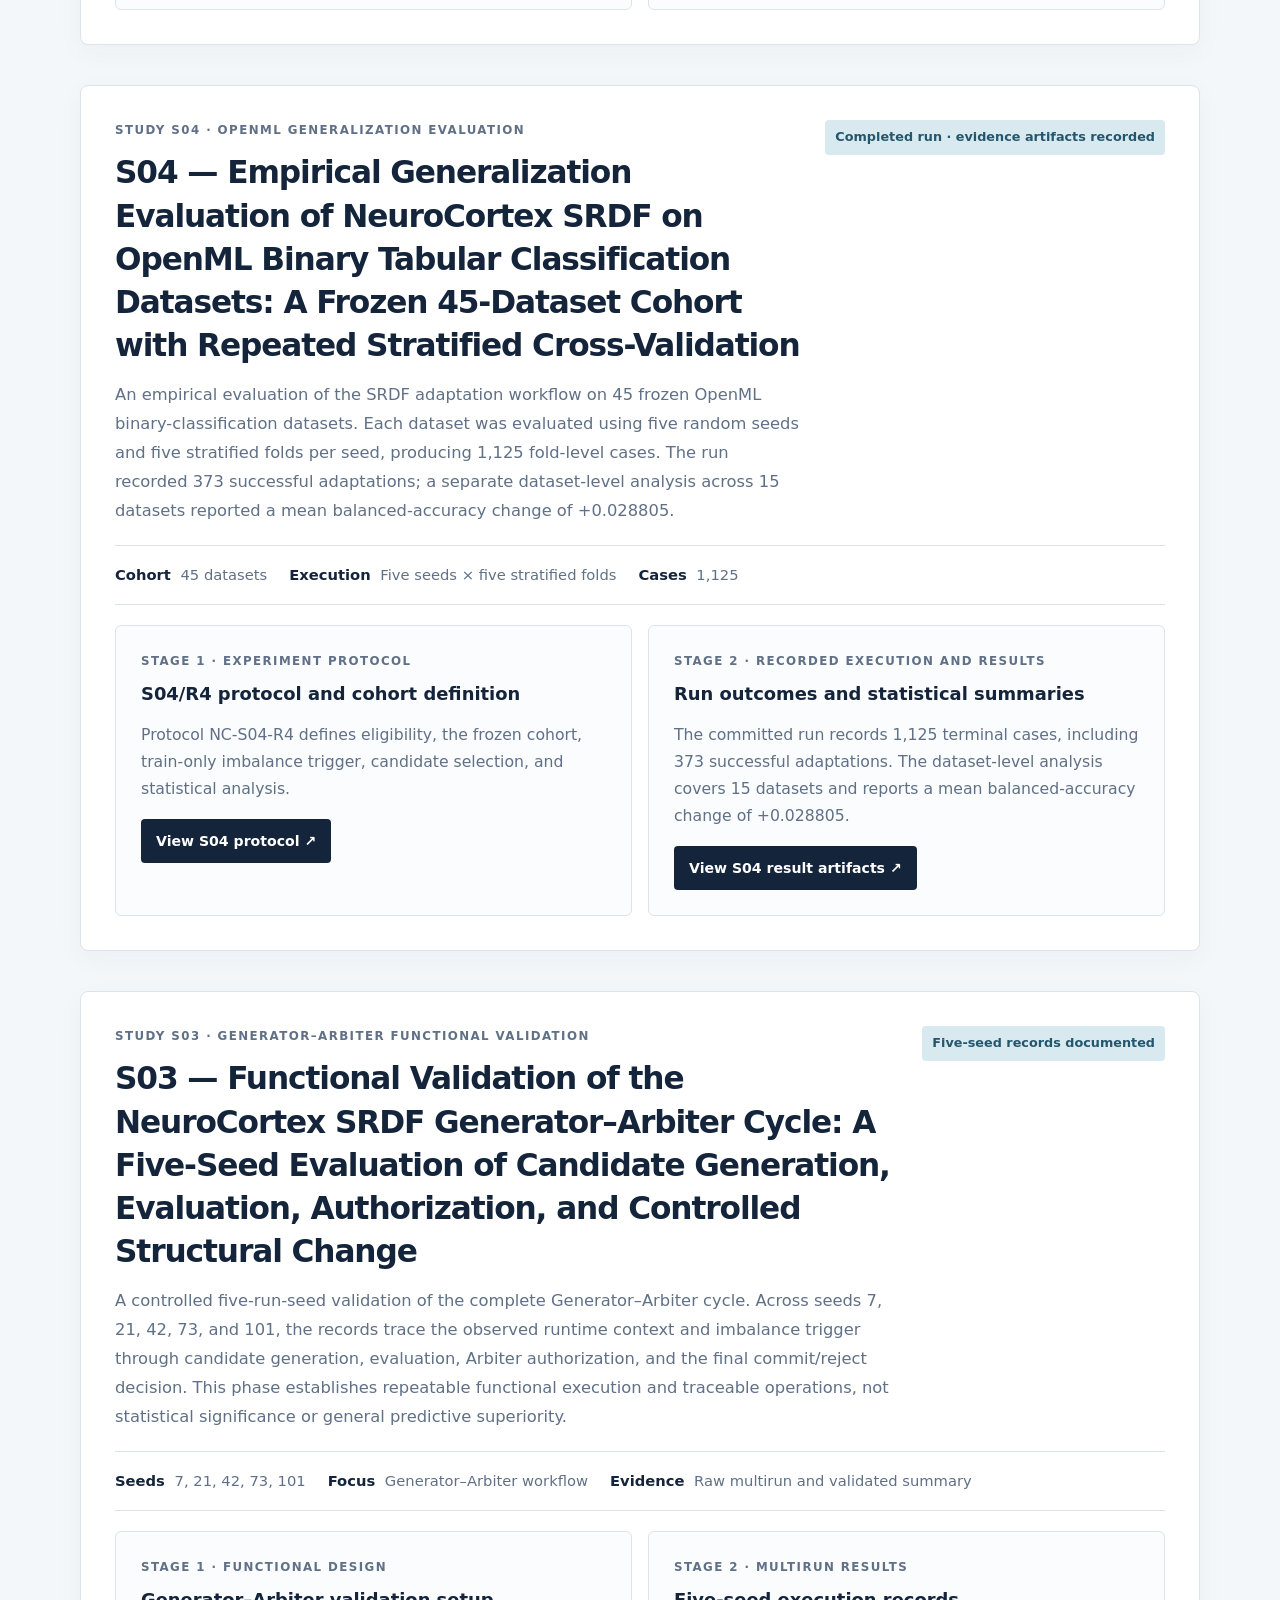
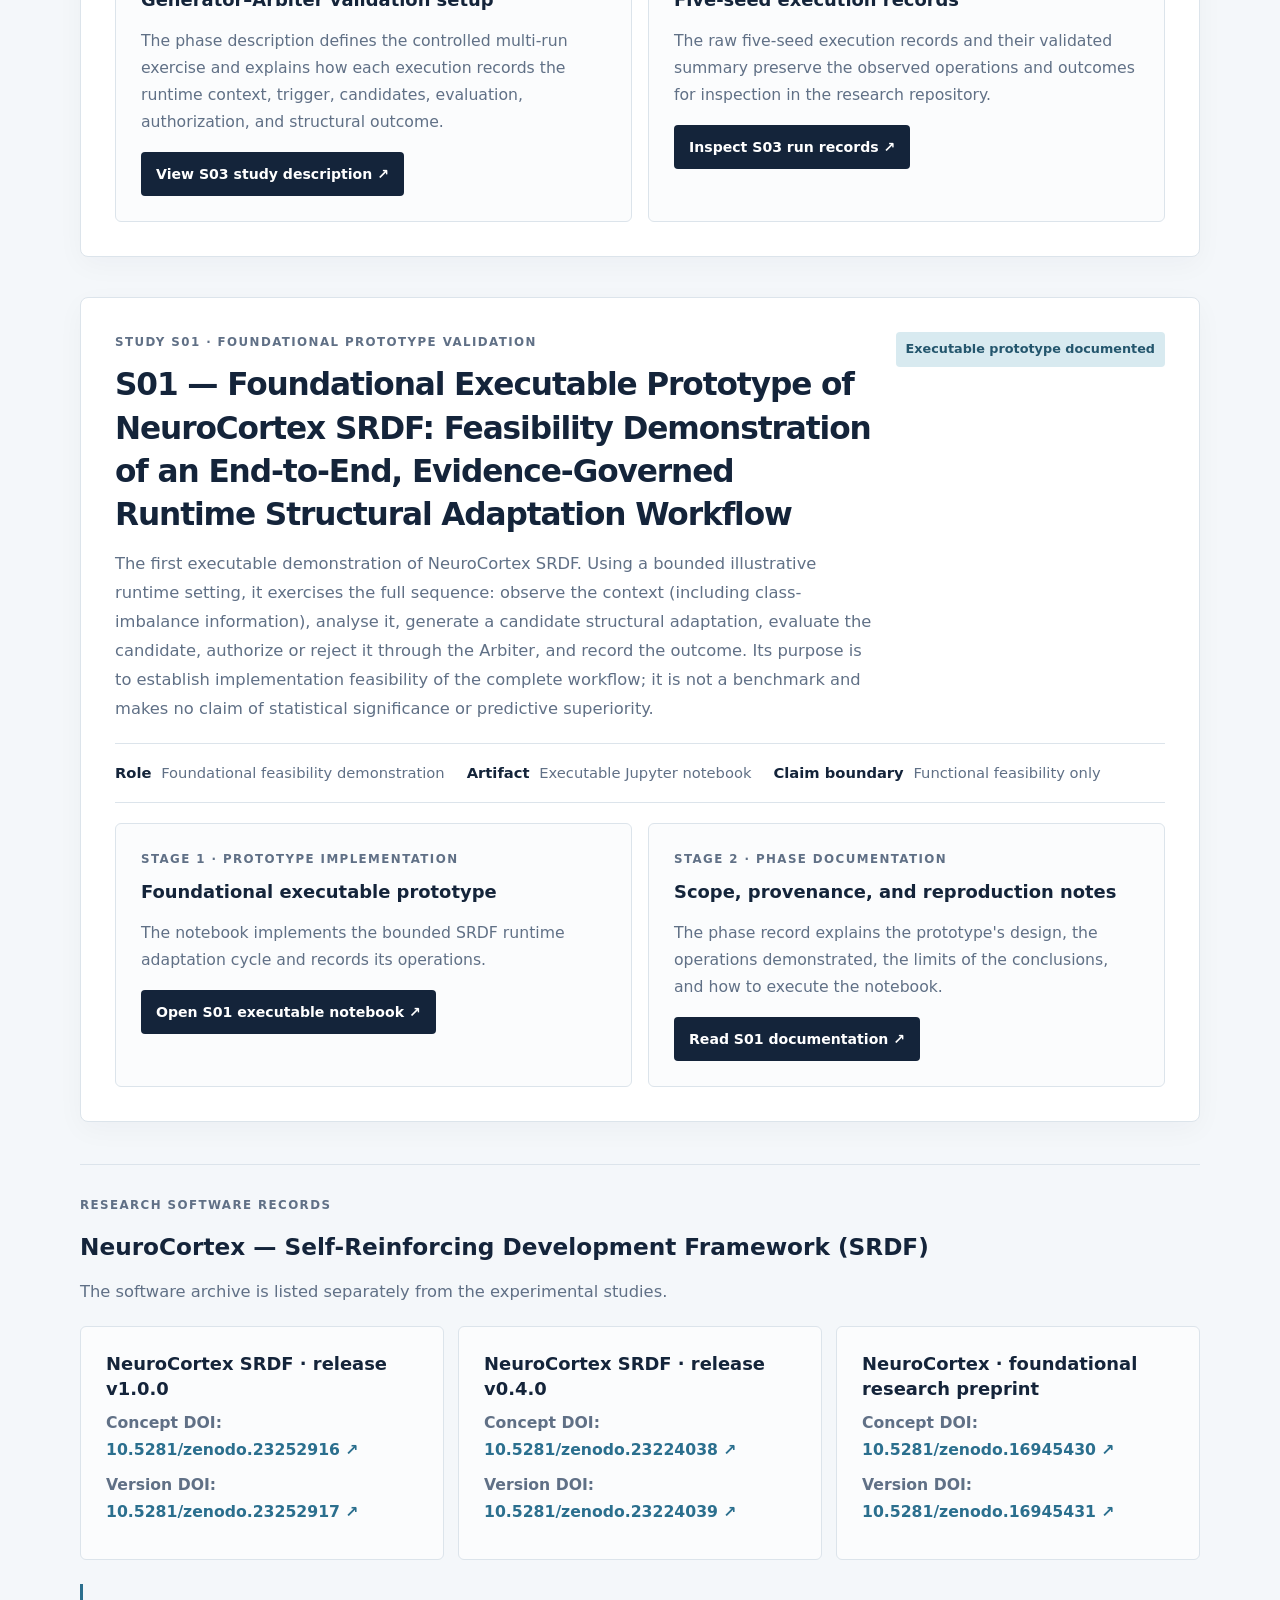
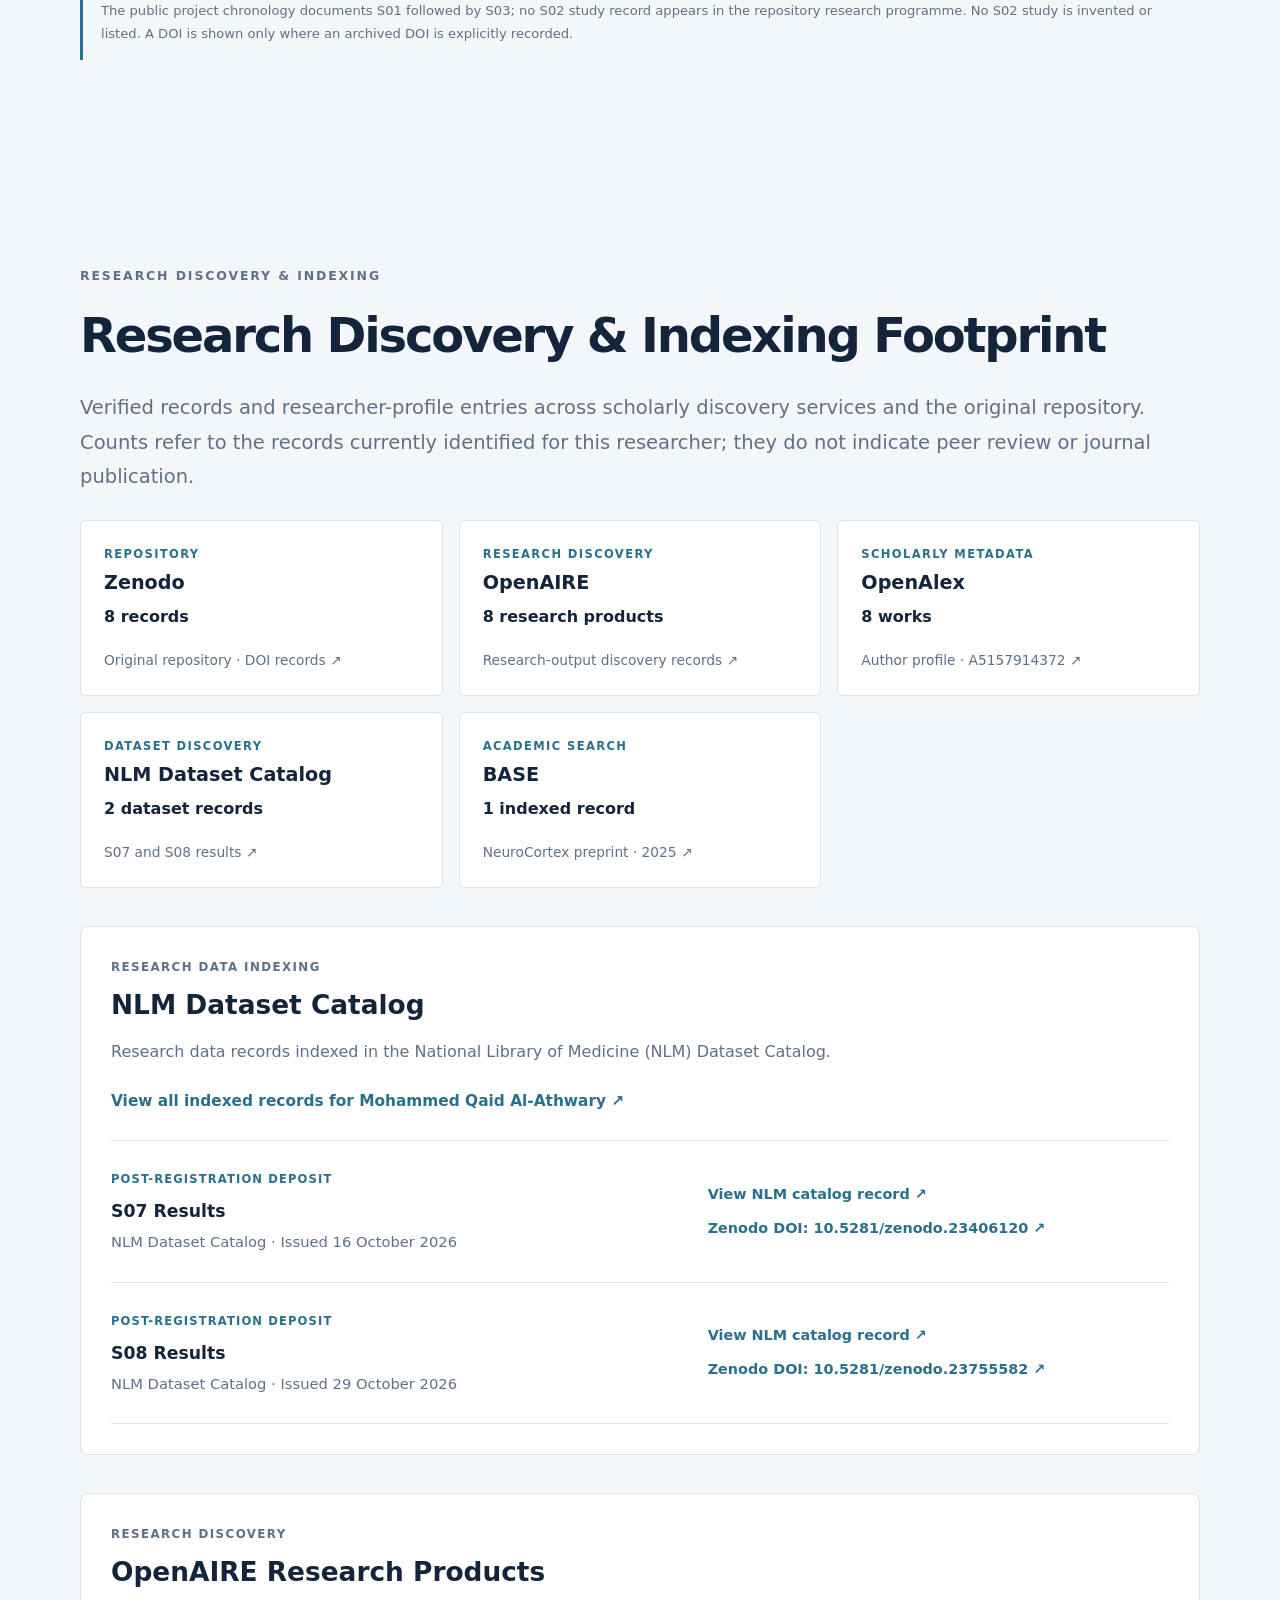
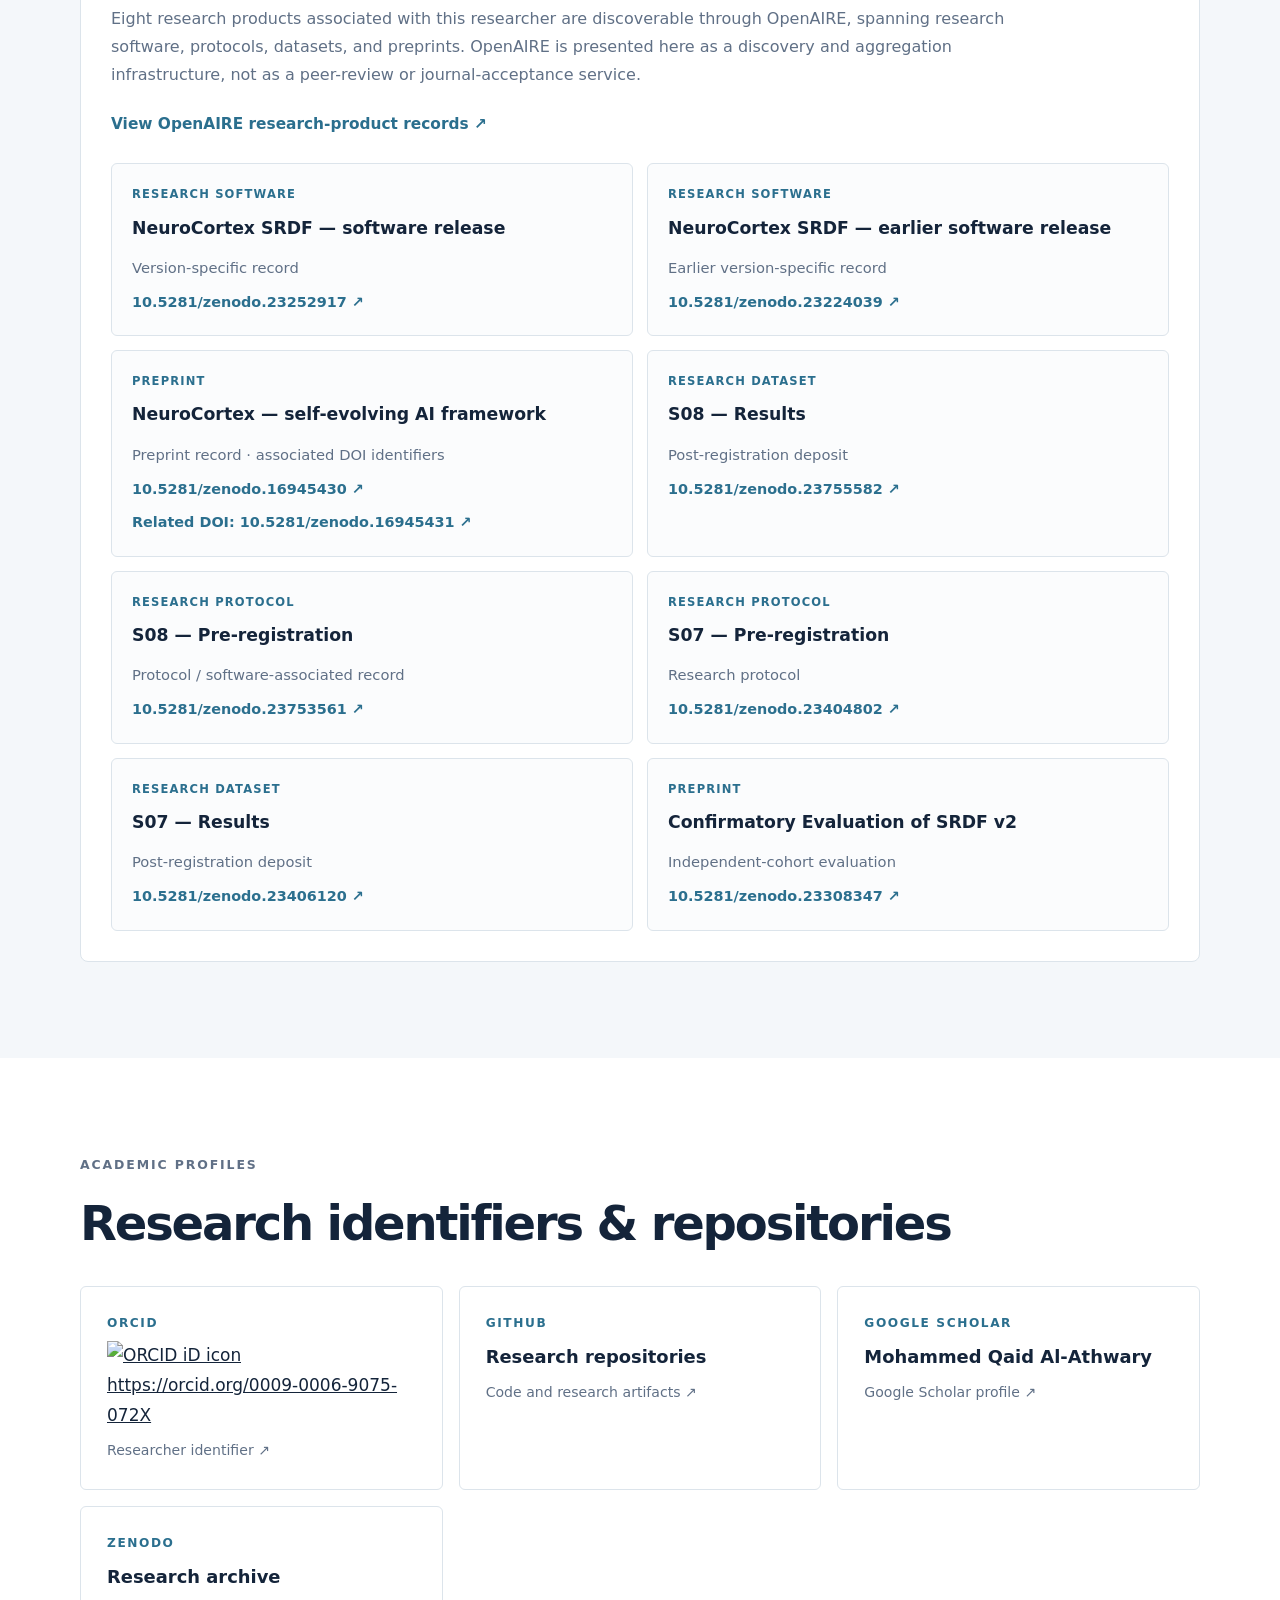
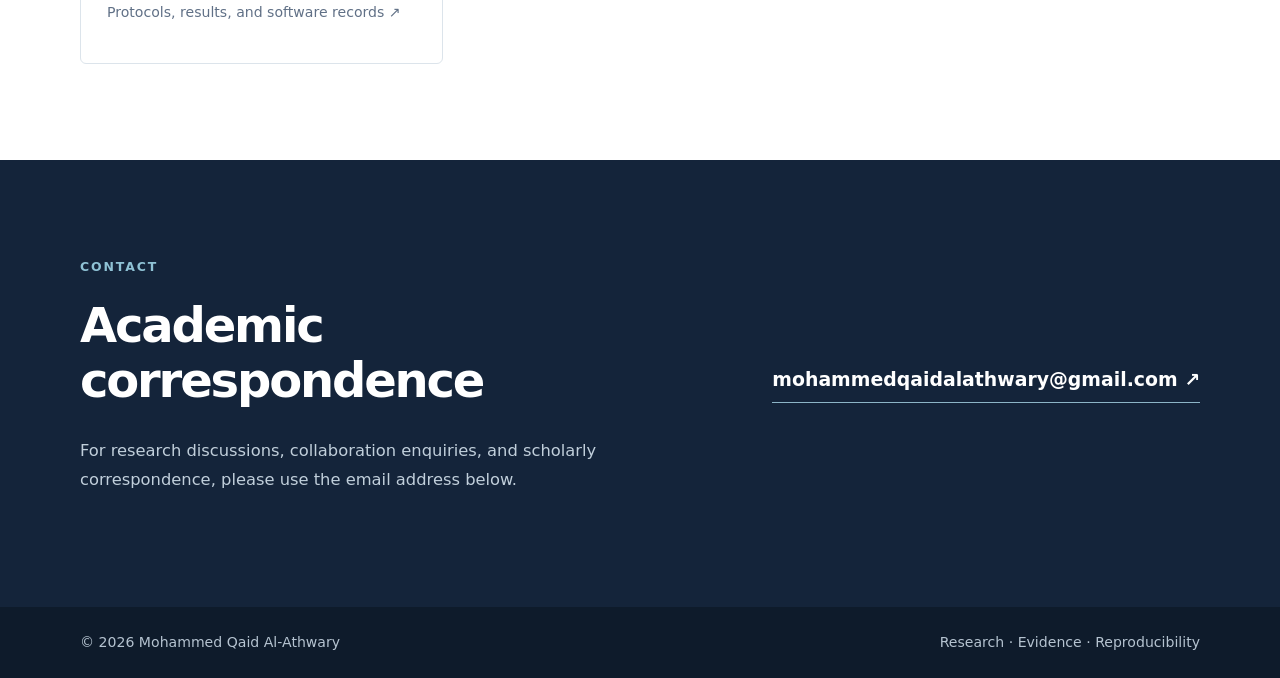
==== commit 3f986277: "Remove research programme section and refine researcher identity" ====
--- a/index.html
+++ b/index.html
@@ -76,7 +76,7 @@
     <label class="language-control"><span class="sr-only" id="language-label">Language</span><select id="language-select" aria-labelledby="language-label"><option value="en">English</option><option value="ar">العربية</option></select></label>
     <button class="menu-toggle" aria-label="Toggle navigation" aria-expanded="false">☰</button>
     <nav class="nav-links" aria-label="Main navigation">
-      <a href="#about">About</a><a href="#interests">Research</a><a href="#projects">Programme</a><a href="#publications">Studies</a><a href="#discovery">Indexing</a><a href="#profiles">Profiles</a><a href="#contact">Contact</a>
+      <a href="#about">About</a><a href="#interests">Research</a><a href="#publications">Studies</a><a href="#discovery">Indexing</a><a href="#profiles">Profiles</a><a href="#contact">Contact</a>
     </nav>
   </div>
 </header>
@@ -91,13 +91,13 @@
     <h1>Mohammed Qaid<br><span>Al-Athwary</span></h1>
     <p class="hero-lead">Researcher studying empirical machine-learning methodology, reliable model evaluation, and controlled runtime structural adaptation.</p>
     <div class="hero-actions"><a class="button primary" href="#publications">Explore research</a><a class="button secondary" href="mailto:mohammedqaidalathwary@gmail.com">Academic correspondence</a></div>
-    <div class="hero-meta"><span>Based in Yemen</span><span>ORCID 0009-0006-9075-072X</span></div>
+    <div class="hero-meta"><span class="location-badge"><strong>Yemen</strong></span><a class="orcid-badge" href="https://orcid.org/0009-0006-9075-072X" target="_blank" rel="noopener" aria-label="ORCID iD 0009-0006-9075-072X"><svg class="orcid-mark" viewBox="0 0 256 256" role="img" aria-label="ORCID"><circle cx="128" cy="128" r="128" fill="#A6CE39"/><text x="128" y="171" text-anchor="middle" font-family="Arial,sans-serif" font-size="124" font-weight="700" fill="#fff">iD</text></svg><span>0009-0006-9075-072X</span></a></div>
   </div>
 </section>
 
 <section class="section" id="about">
   <div class="container narrow">
-    <p class="eyebrow">01 / ABOUT</p><h2>Research built on evidence.</h2>
+    <p class="eyebrow">ABOUT</p><h2>Research built on evidence.</h2>
     <p class="section-lead">My research examines how experimental design, evaluation choices, and adaptive system architectures shape the reliability of machine-learning conclusions.</p>
     <p>The work emphasizes pre-specified methods, traceable research records, reproducible execution, and clear separation between study protocols, empirical results, and software artifacts.</p>
   </div>
@@ -105,7 +105,7 @@
 
 <section class="section section-alt" id="research">
   <div class="container" id="interests">
-    <p class="eyebrow">02 / RESEARCH INTERESTS</p><h2>Areas of focus</h2>
+    <p class="eyebrow">RESEARCH INTERESTS</p><h2>Areas of focus</h2>
     <div class="card-grid three">
       <article class="card"><span class="card-number">01</span><h3>Reliable Model Evaluation</h3><p>Experimental methodology, baseline parity, threshold selection, metric choice, and sources of evaluation-induced performance inflation.</p></article>
       <article class="card"><span class="card-number">02</span><h3>Imbalanced Learning</h3><p>Decision thresholds, class-imbalance correction, balanced metrics, and robust comparisons across benchmark datasets.</p></article>
@@ -114,19 +114,11 @@
   </div>
 </section>
 
-<section class="section" id="projects">
-  <div class="container">
-    <p class="eyebrow">03 / RESEARCH PROGRAMME</p><h2>Completed research programme</h2>
-    <div class="project-list">
-      <article class="project"><div><p class="project-tag">COMPLETED RESEARCH FRAMEWORK</p><h3>NeuroCortex — Self-Reinforcing Development Framework (SRDF)</h3><p>A documented framework for controlled runtime structural adaptation in machine-learning systems. The completed experimental programme is presented below by study, with protocols, execution records, and results distinguished according to the available evidence.</p></div><a class="text-link" href="https://github.com/mohammedqaidalathwary/neurocortex-srdf" target="_blank" rel="noopener">Research repository ↗</a></article>
-      <article class="project"><div><p class="project-tag">EMPIRICAL MACHINE-LEARNING METHODOLOGY</p><h3>Reliable Evaluation in Imbalanced Tabular Classification</h3><p>Completed empirical studies examining benchmark practices, decision-threshold effects, baseline comparisons, and the attribution of performance changes to imbalance-handling methods.</p></div><a class="text-link" href="#study-s07">View study records ↗</a></article>
-    </div>
-  </div>
-</section>
+
 
 <section class="section section-alt" id="publications">
   <div class="container">
-    <p class="eyebrow">04 / COMPLETED RESEARCH OUTPUT</p>
+    <p class="eyebrow">COMPLETED RESEARCH OUTPUT</p>
     <h2>Research studies &amp; evidence records</h2>
     <p class="section-lead">The entries below describe completed studies documented in the NeuroCortex SRDF research repository. Protocols, execution records, empirical results, and software deposits are identified separately. DOI links are shown only where a DOI is recorded; a repository link is not represented as a DOI or another type of publication.</p>
 
@@ -213,7 +205,7 @@
 
 <section class="section section-alt" id="discovery">
   <div class="container">
-    <p class="eyebrow">05 / RESEARCH DISCOVERY &amp; INDEXING</p>
+    <p class="eyebrow">RESEARCH DISCOVERY &amp; INDEXING</p>
     <h2>Research Discovery &amp; Indexing Footprint</h2>
     <p class="section-lead">Verified records and researcher-profile entries across scholarly discovery services and the original repository. Counts refer to the records currently identified for this researcher; they do not indicate peer review or journal publication.</p>
 
@@ -277,7 +269,7 @@
 
 <section class="section" id="profiles">
   <div class="container">
-    <p class="eyebrow">06 / ACADEMIC PROFILES</p><h2>Research identifiers &amp; repositories</h2>
+    <p class="eyebrow">ACADEMIC PROFILES</p><h2>Research identifiers &amp; repositories</h2>
     <div class="profile-grid">
       <div class="profile-card"><span>ORCID</span><a id="cy-effective-orcid-url" class="underline" href="https://orcid.org/0009-0006-9075-072X" target="orcid.widget" rel="me noopener noreferrer"><img src="https://orcid.org/sites/default/files/images/orcid_16x16.png" alt="ORCID iD icon" style="width:1em;vertical-align:middle"> https://orcid.org/0009-0006-9075-072X</a><small>Researcher identifier ↗</small></div>
       <a class="profile-card" href="https://github.com/mohammedqaidalathwary" target="_blank" rel="noopener"><span>GITHUB</span><strong>Research repositories</strong><small>Code and research artifacts ↗</small></a>
@@ -289,7 +281,7 @@
 
 <section class="section contact-section" id="contact">
   <div class="container contact-wrap">
-    <div><p class="eyebrow">07 / CONTACT</p><h2>Academic correspondence</h2><p>For research discussions, collaboration enquiries, and scholarly correspondence, please use the email address below.</p></div>
+    <div><p class="eyebrow">CONTACT</p><h2>Academic correspondence</h2><p>For research discussions, collaboration enquiries, and scholarly correspondence, please use the email address below.</p></div>
     <a class="contact-email" href="mailto:mohammedqaidalathwary@gmail.com">mohammedqaidalathwary@gmail.com ↗</a>
   </div>
 </section>
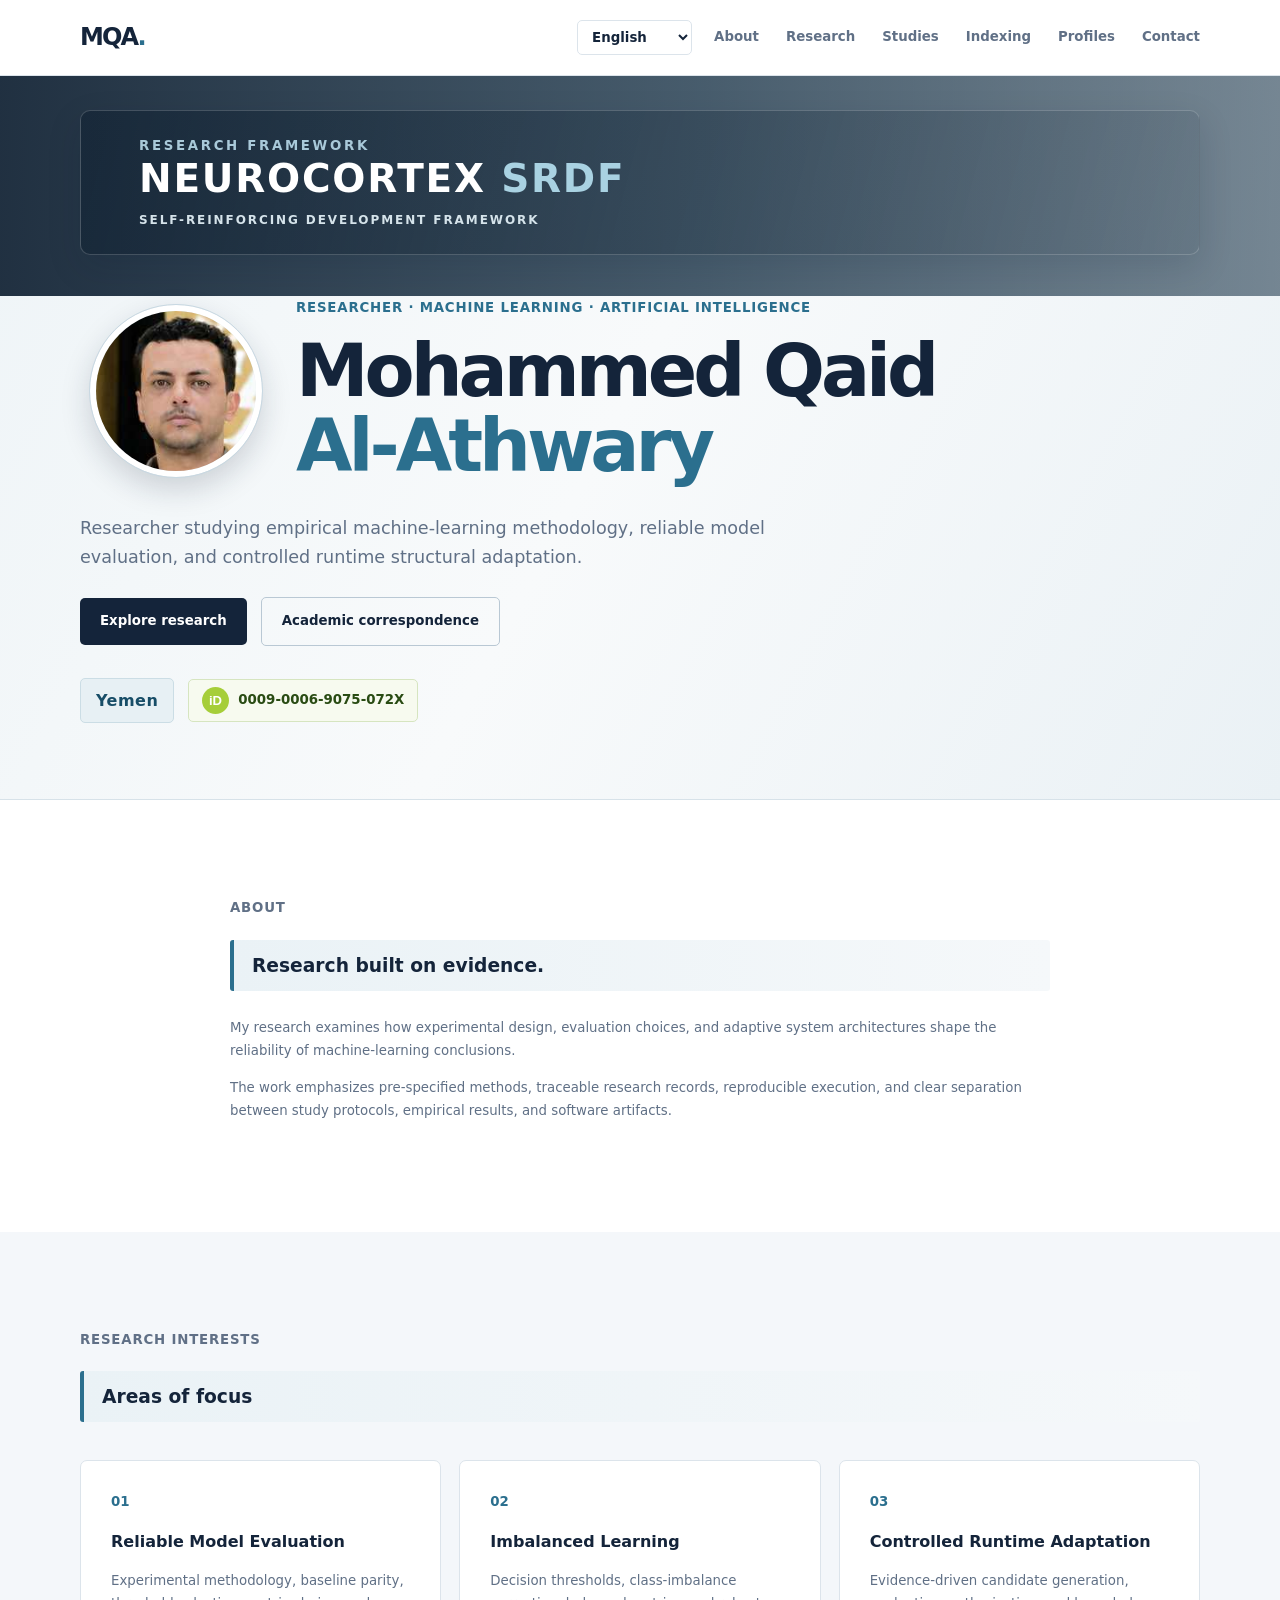
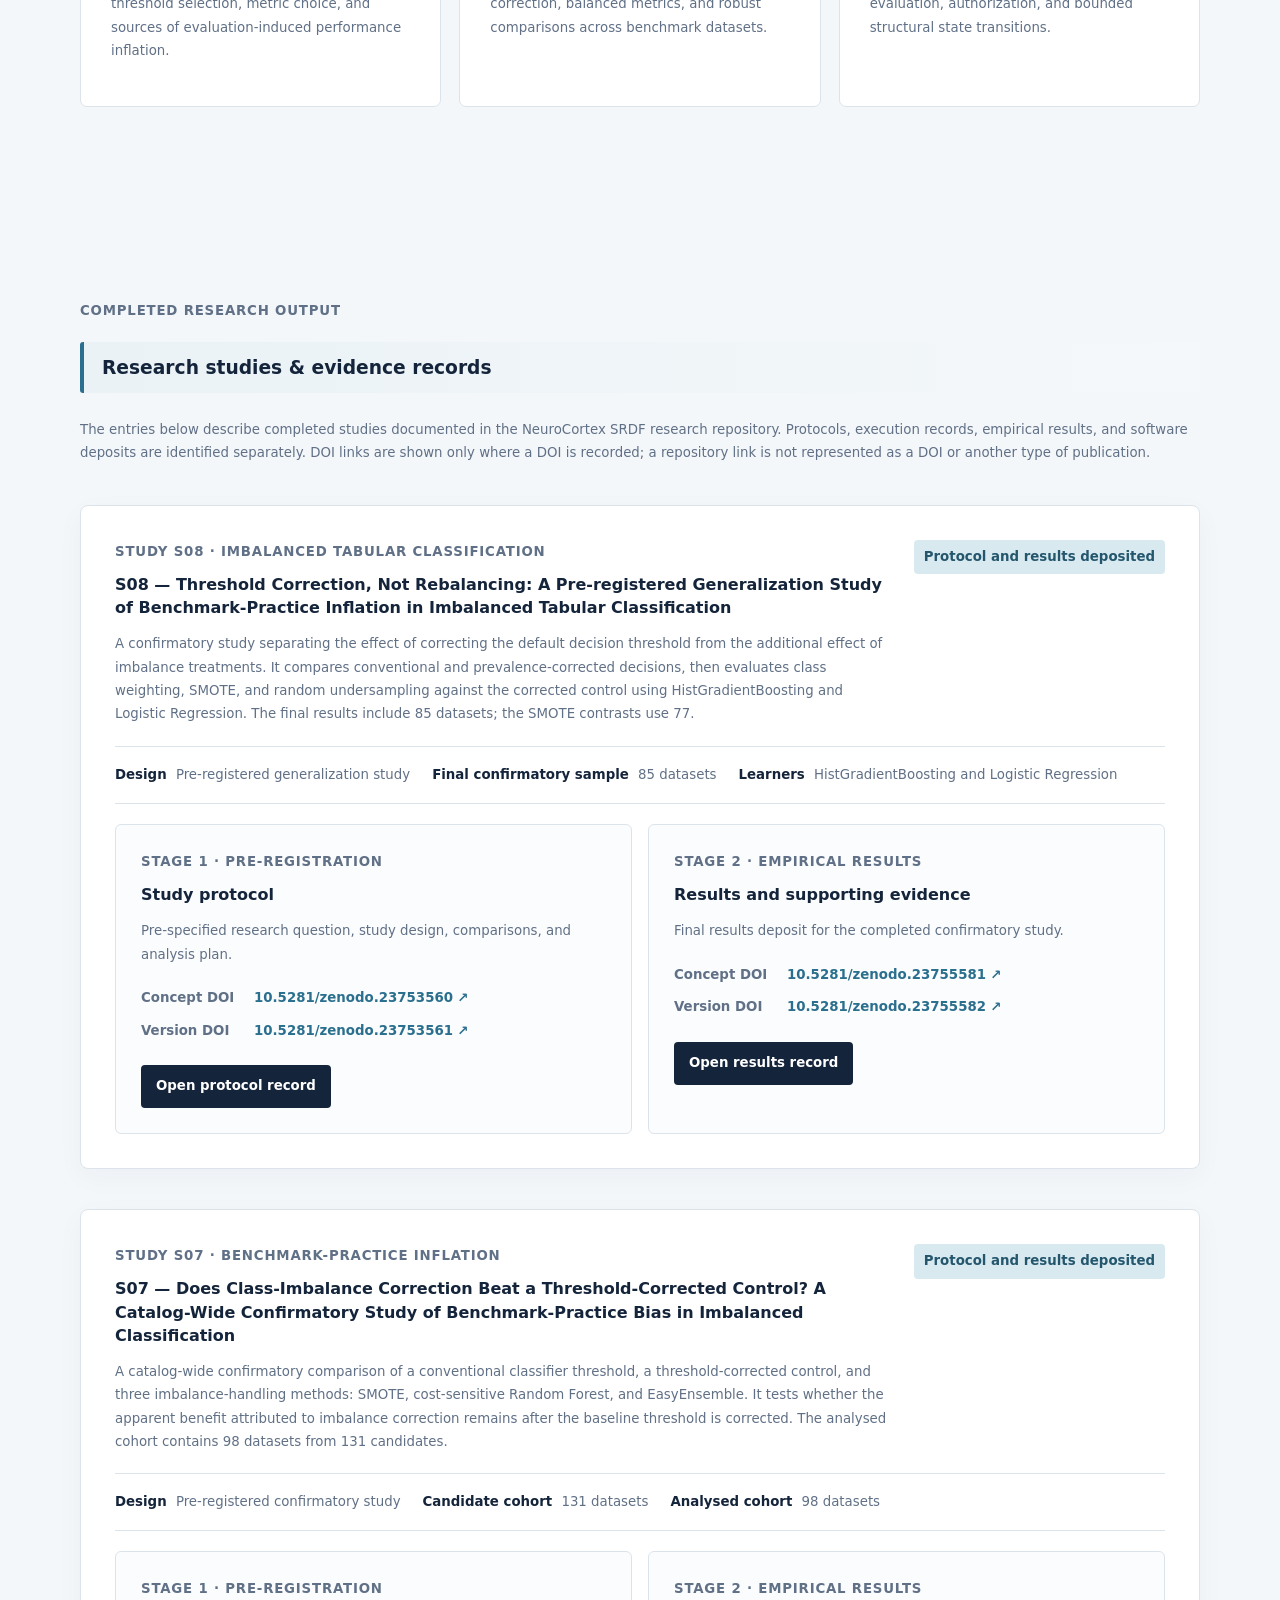
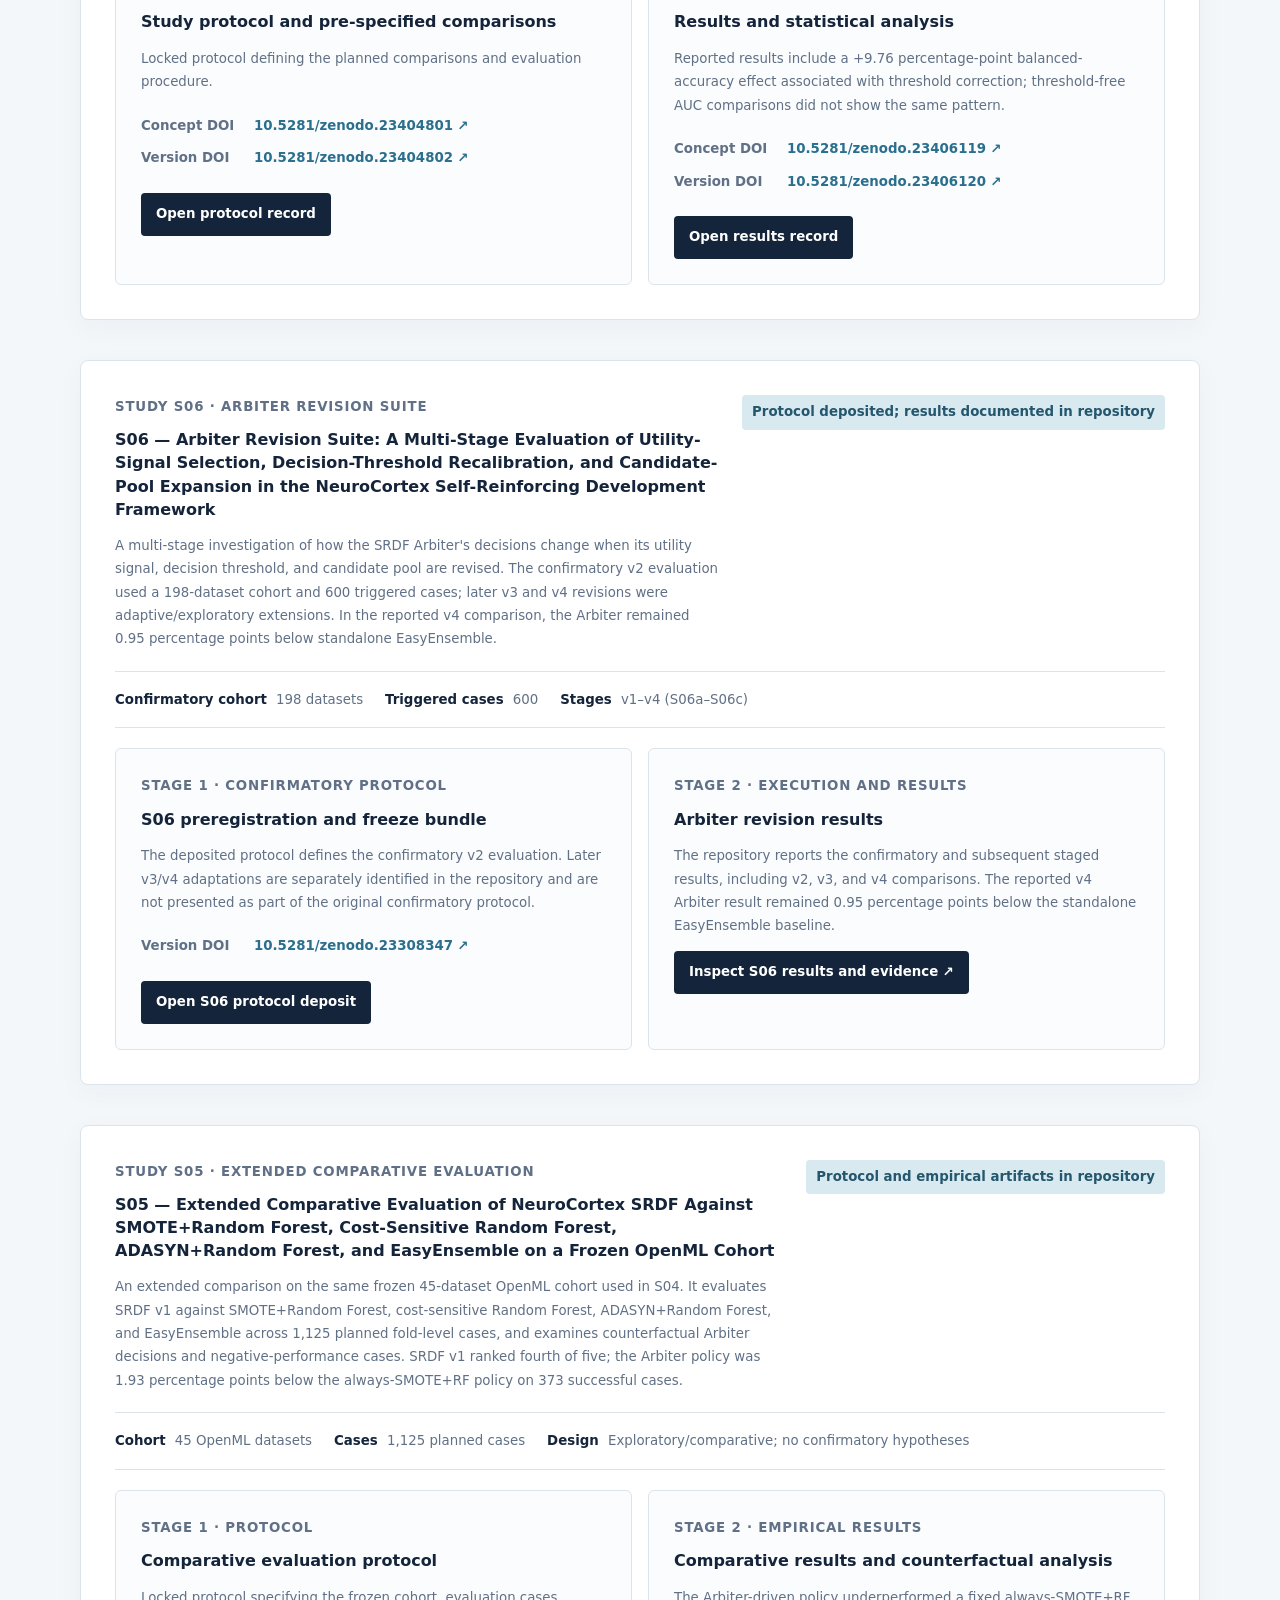
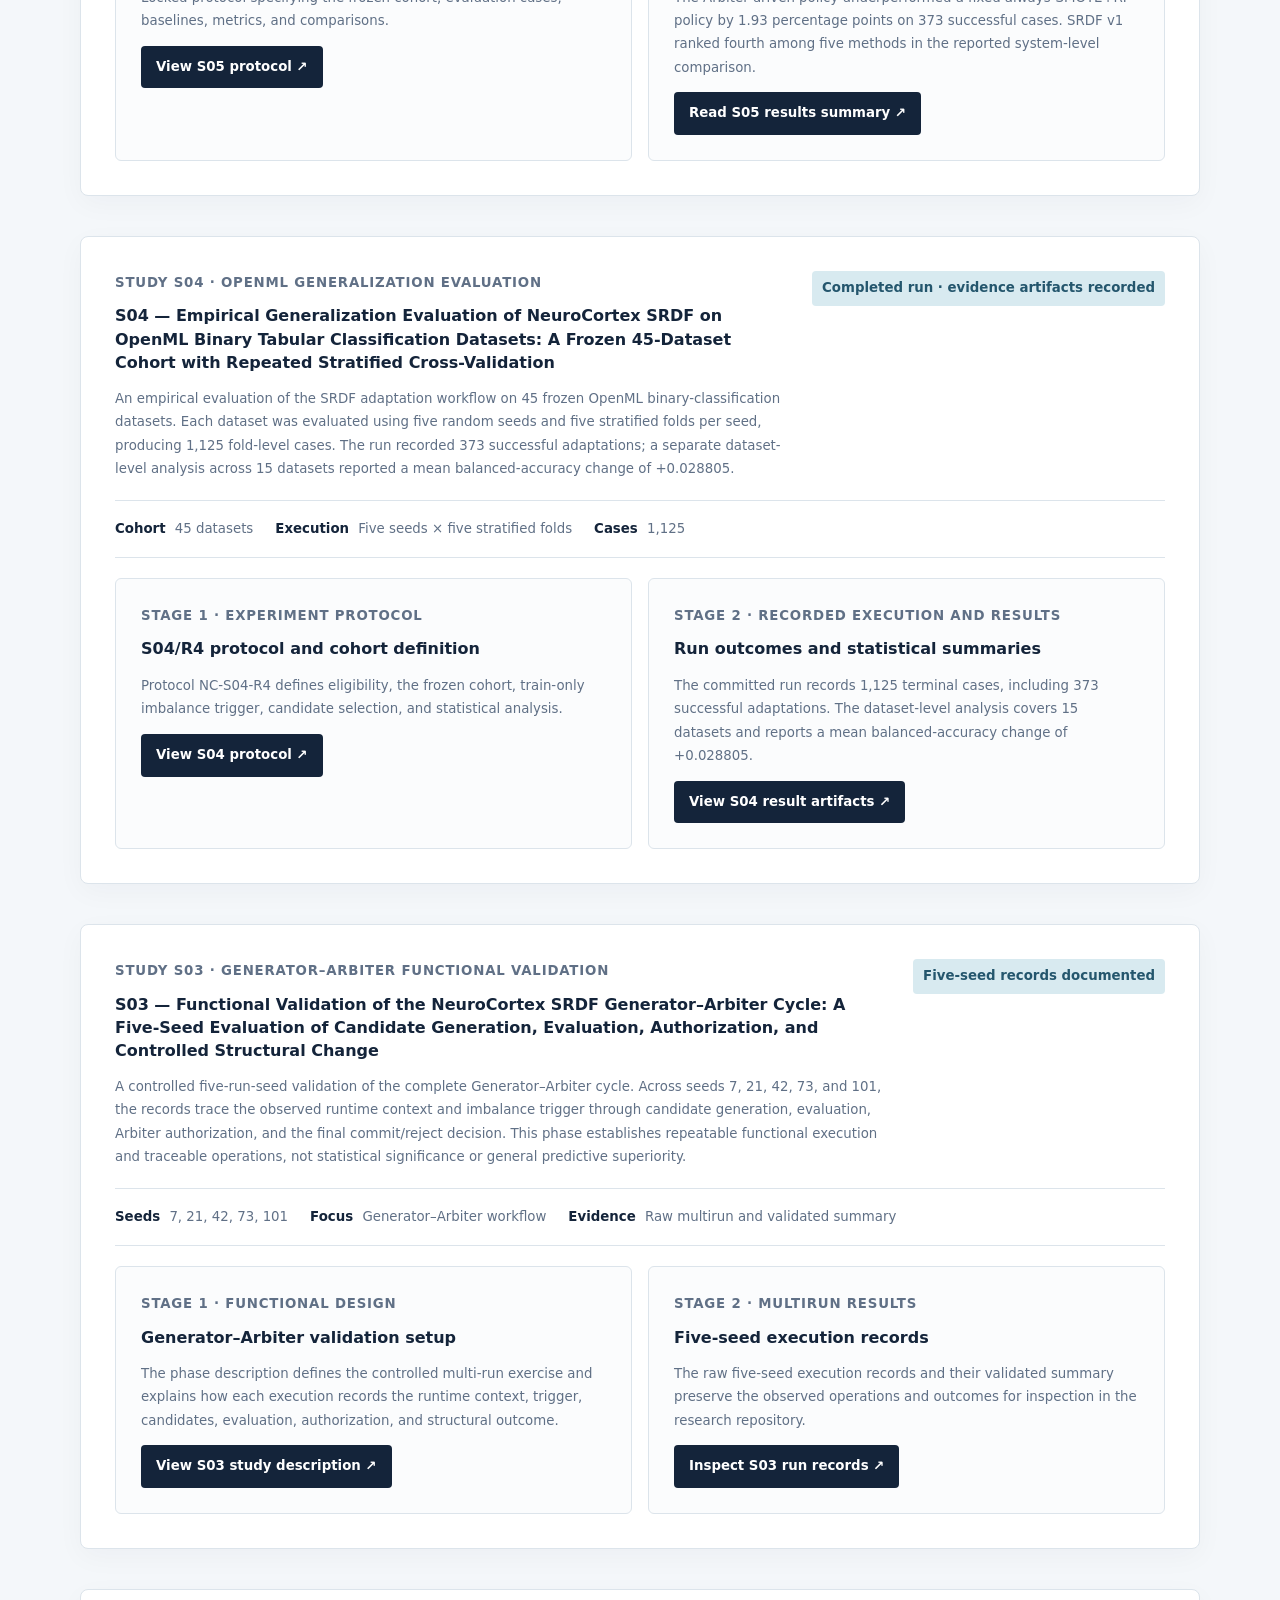
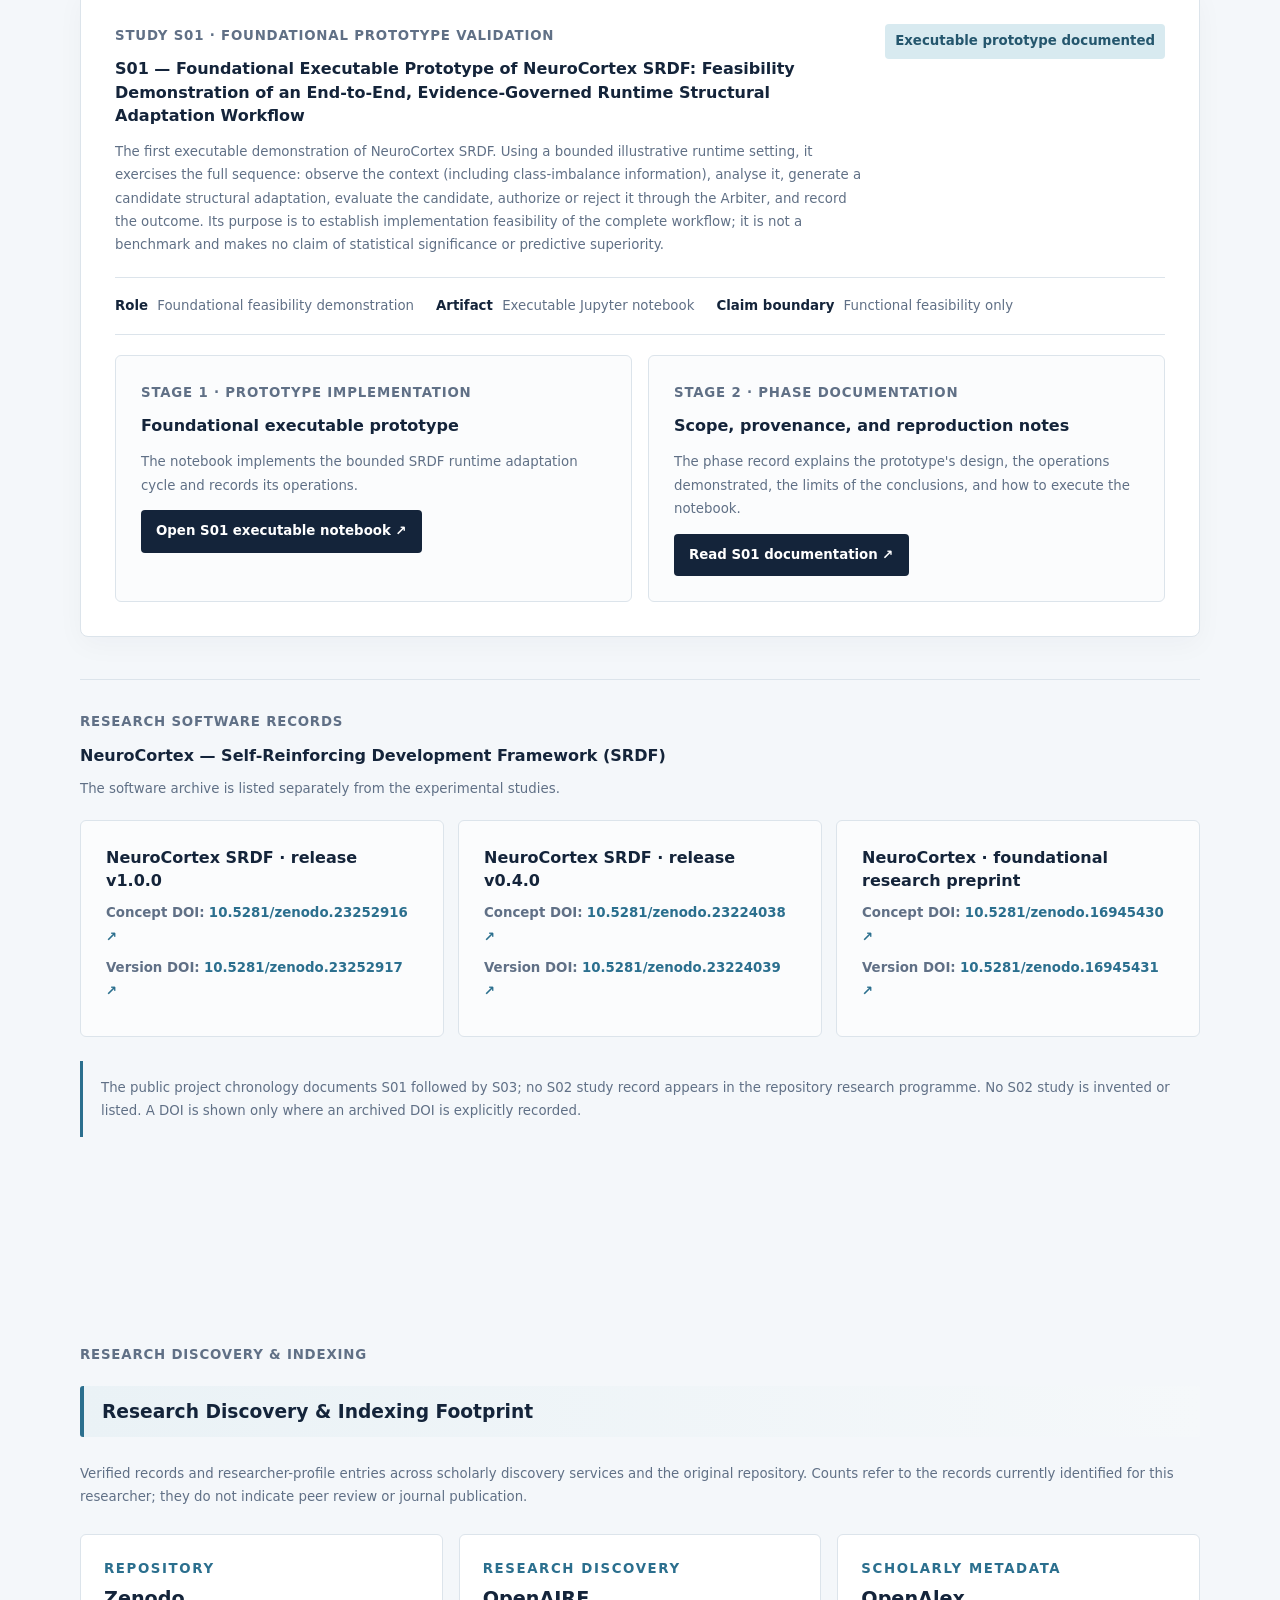
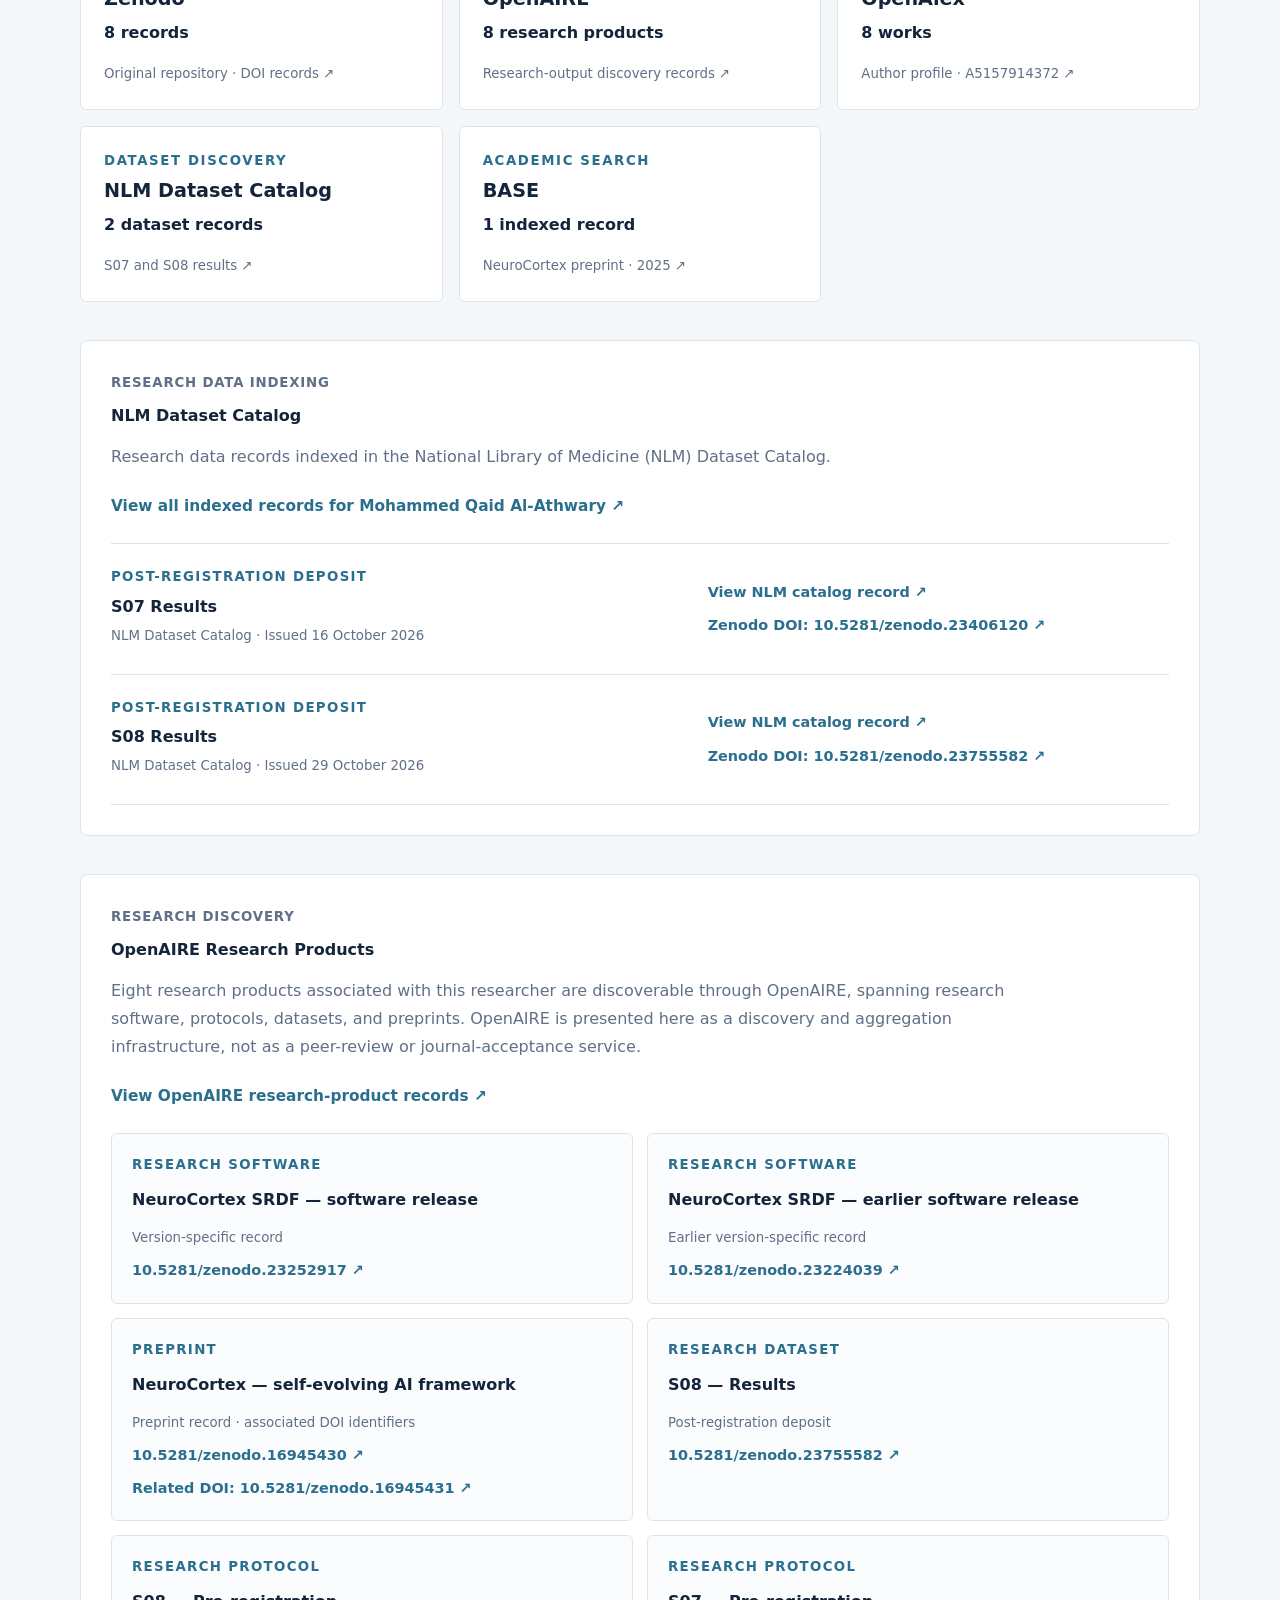
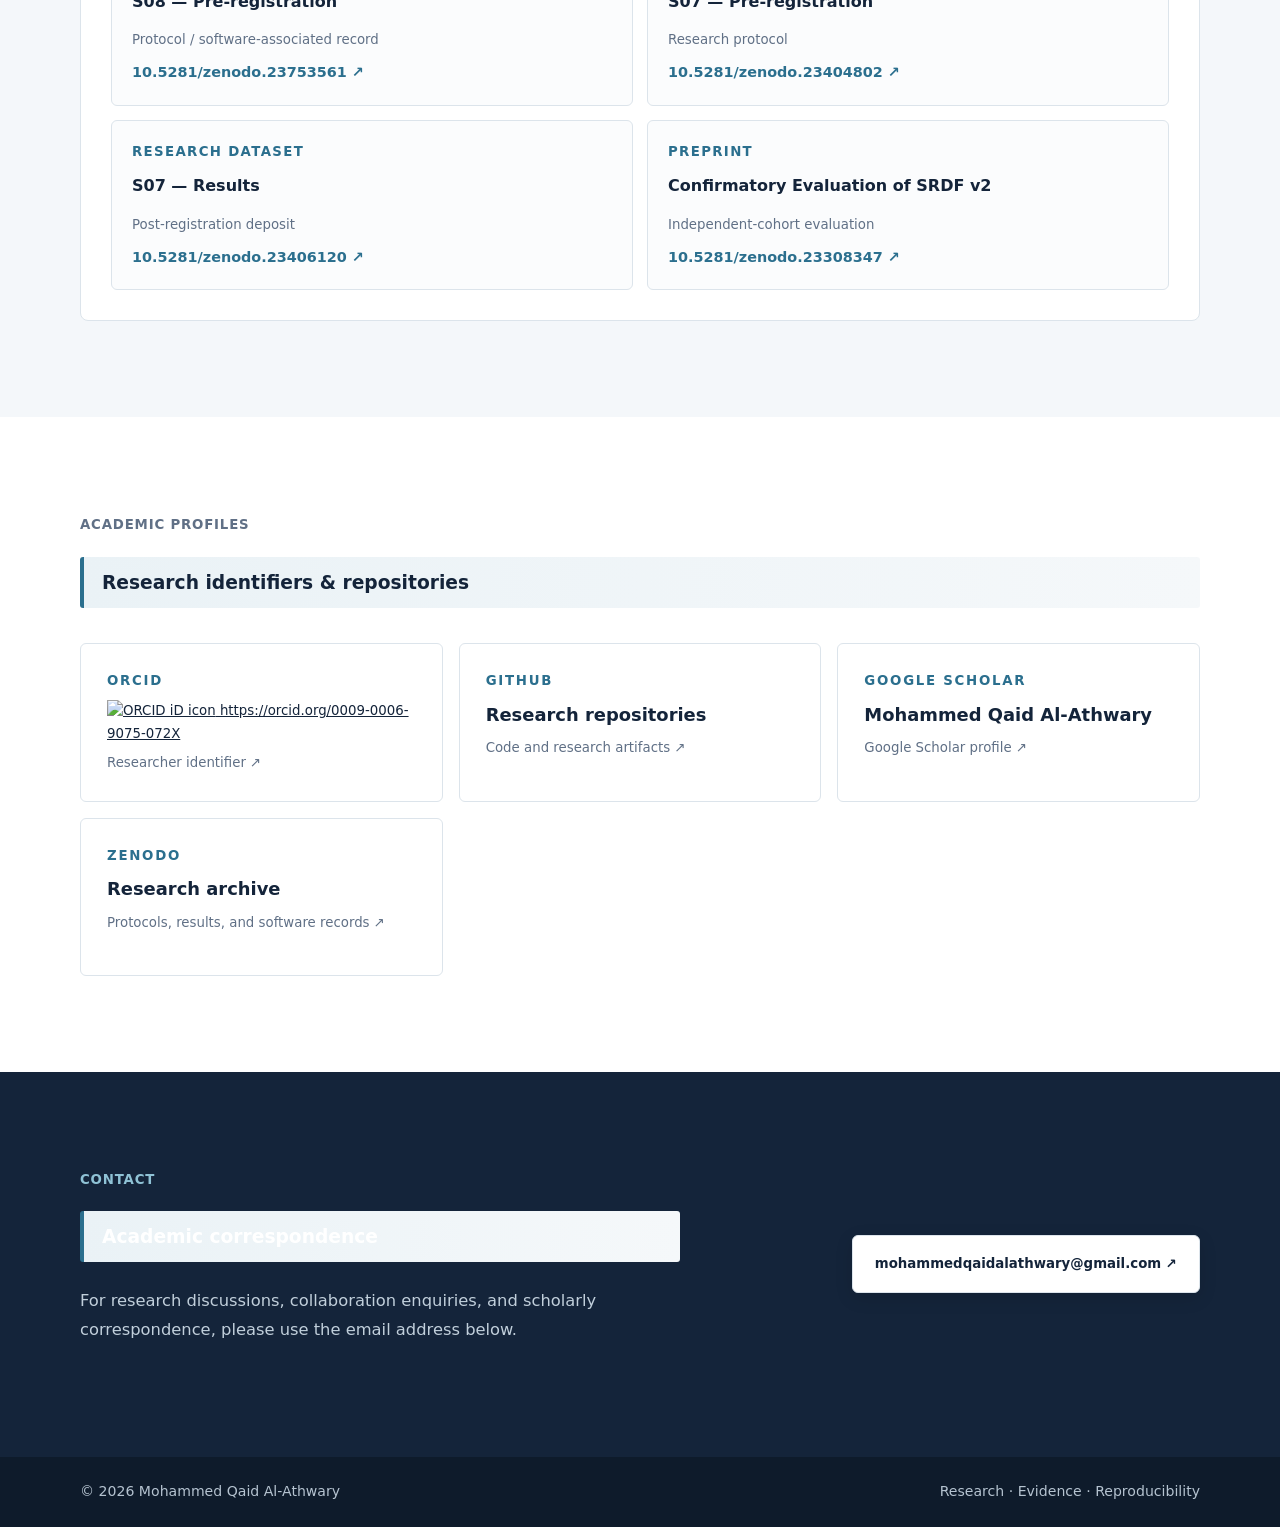
==== commit 62c45673: "Redesign academic profile hero with portrait and project banner" ====
--- a/index.html
+++ b/index.html
@@ -83,12 +83,18 @@
 <main>
 <section class="hero" id="home">
   <div class="container hero-content">
-    <div class="research-brand" aria-label="NeuroCortex SRDF research project">
-      <img src="https://raw.githubusercontent.com/mohammedqaidalathwary/neurocortex-srdf/af77acb3e7871e5d25c13ec247f2af0b773af65f/assets/neurocortex_logo.png" alt="NeuroCortex SRDF logo" loading="eager" decoding="async">
-      <span>NeuroCortex <strong>SRDF</strong></span>
-    </div>
-    <p class="eyebrow">RESEARCHER · MACHINE LEARNING · ARTIFICIAL INTELLIGENCE</p>
-    <h1>Mohammed Qaid<br><span>Al-Athwary</span></h1>
+    <div class="hero-banner" aria-label="NeuroCortex SRDF research framework">
+      <span class="banner-kicker">RESEARCH FRAMEWORK</span>
+      <span class="banner-title">NEUROCORTEX <b>SRDF</b></span>
+      <span class="banner-caption">SELF-REINFORCING DEVELOPMENT FRAMEWORK</span>
+    </div>
+    <div class="hero-identity">
+      <img class="profile-photo" src="assets/images/profile-mqa.jpg" alt="Portrait of Mohammed Qaid Al-Athwary" width="180" height="180" fetchpriority="high">
+      <div class="hero-name">
+        <p class="eyebrow">RESEARCHER · MACHINE LEARNING · ARTIFICIAL INTELLIGENCE</p>
+        <h1>Mohammed Qaid<br><span>Al-Athwary</span></h1>
+      </div>
+    </div>
     <p class="hero-lead">Researcher studying empirical machine-learning methodology, reliable model evaluation, and controlled runtime structural adaptation.</p>
     <div class="hero-actions"><a class="button primary" href="#publications">Explore research</a><a class="button secondary" href="mailto:mohammedqaidalathwary@gmail.com">Academic correspondence</a></div>
     <div class="hero-meta"><span class="location-badge"><strong>Yemen</strong></span><a class="orcid-badge" href="https://orcid.org/0009-0006-9075-072X" target="_blank" rel="noopener" aria-label="ORCID iD 0009-0006-9075-072X"><svg class="orcid-mark" viewBox="0 0 256 256" role="img" aria-label="ORCID"><circle cx="128" cy="128" r="128" fill="#A6CE39"/><text x="128" y="171" text-anchor="middle" font-family="Arial,sans-serif" font-size="124" font-weight="700" fill="#fff">iD</text></svg><span>0009-0006-9075-072X</span></a></div>
--- a/assets/css/style.css
+++ b/assets/css/style.css
@@ -203,3 +203,71 @@
   html[lang="ar"] .nav-links{align-items:stretch}
   html[lang="ar"] .language-control{margin-inline-start:0;margin-inline-end:10px}
 }
+
+body{font-size:10pt;line-height:1.7}.nav-links a,.language-control select,.button,.text-link,.record-button,.profile-card small,.indexing-card small{font-size:10pt}.section h2{font-size:14pt;line-height:1.35;font-weight:800;display:block;width:100%;padding:13px 18px;margin:0 0 25px;background:linear-gradient(90deg,#eaf2f6 0%,#f5f8fa 100%);border-left:4px solid var(--accent);border-radius:3px;letter-spacing:0}.section h3,.study-heading h3,.card h3,.project h3,.record-group>h3,.discovery-links h3{font-size:12pt;line-height:1.45;font-weight:750;letter-spacing:0}.section h4,.stage-card h4,.software-record h4,.indexed-record h4,.openaire-record h4{font-size:12pt;line-height:1.45;font-weight:750}.section p,.study-summary,.stage-card>p:not(.stage-label),.software-record p,.indexed-record p,.openaire-record p,.discovery-links p,.record-note{font-size:10pt;line-height:1.75}.eyebrow,.study-kicker,.stage-label,.project-tag{font-size:10pt!important;letter-spacing:.06em}.study-facts,.doi-list div,.status,.study-status,.indexing-card>span,.indexed-record-type,.openaire-record>span{font-size:10pt}.hero-meta{gap:14px;flex-wrap:wrap}.location-badge{display:inline-flex;align-items:center;padding:8px 15px;border-radius:5px;background:#e7f0f4;border:1px solid #cbdde5;color:#174d67;font-size:12pt;font-weight:800;letter-spacing:.03em}.orcid-badge{display:inline-flex;align-items:center;gap:9px;padding:7px 13px;border:1px solid #d6e5c0;border-radius:5px;background:#f7faef;color:#294b13;text-decoration:none;font-size:10pt;font-weight:800;transition:background .18s ease,border-color .18s ease}.orcid-badge:hover{background:#edf5df;border-color:#a6ce39}.orcid-mark{width:27px;height:27px;flex:0 0 27px;display:block}html[dir="rtl"] .section h2{border-left:0;border-right:4px solid var(--accent);background:linear-gradient(270deg,#eaf2f6 0%,#f5f8fa 100%)}html[dir="rtl"] .hero-meta{direction:rtl}@media(max-width:620px){.section h2{font-size:14pt;padding:11px 14px}.section h3,.study-heading h3,.card h3,.project h3,.section h4{font-size:12pt}.location-badge{font-size:12pt}.orcid-badge{font-size:10pt}}
+
+/* Keep all secondary labels and metadata at or above the requested 10 pt floor. */
+.card-number,.profile-card>span,.indexed-record-type,.openaire-record>span,.profile-card small,.indexing-card small{font-size:10pt}
+
+/* Visible email contact card: the address is presented inside the light rectangular call-to-action. */
+.contact-email{display:inline-flex;align-items:center;justify-content:center;gap:10px;min-height:58px;padding:16px 22px;background:#fff;color:#14243a!important;border:1px solid #dce4eb;border-radius:6px;box-shadow:0 5px 18px rgba(0,0,0,.12);font-size:10pt;font-weight:800;text-decoration:none;white-space:normal;overflow-wrap:anywhere;transition:transform .18s ease,box-shadow .18s ease,background .18s ease}
+.contact-email:hover{background:#f0f6f9;transform:translateY(-2px);box-shadow:0 8px 22px rgba(0,0,0,.16)}
+.contact-email:focus-visible{outline:3px solid #8fc2d5;outline-offset:3px}
+@media(max-width:800px){.contact-email{max-width:100%;min-height:54px;padding:14px 18px}}
+
+
+/* Academic hero redesign: project banner and researcher identity. */
+.hero{
+  position:relative;isolation:isolate;overflow:hidden;
+  padding:34px 0 76px;
+  background:linear-gradient(118deg,#eef4f7 0%,#f8fafb 48%,#eaf1f5 100%);
+  border-bottom:1px solid #d7e2e9;
+}
+.hero::before{
+  content:"";position:absolute;z-index:-1;inset:0 0 auto;height:220px;
+  background-image:linear-gradient(90deg,rgba(12,29,47,.91),rgba(16,43,64,.76) 55%,rgba(16,43,64,.55)),url("https://raw.githubusercontent.com/mohammedqaidalathwary/neurocortex-srdf/af77acb3e7871e5d25c13ec247f2af0b773af65f/assets/neurocortex_logo.png");
+  background-size:cover, min(540px,58vw) auto;background-position:center, right 8% center;background-repeat:no-repeat;
+}
+.hero-banner{
+  min-height:142px;display:flex;flex-direction:column;justify-content:center;align-items:flex-start;
+  padding:24px clamp(22px,5vw,58px);margin:0 0 42px;
+  color:#fff;border:1px solid rgba(255,255,255,.18);border-radius:10px;
+  background:linear-gradient(105deg,rgba(8,25,42,.42),rgba(8,25,42,.08));
+  box-shadow:0 12px 34px rgba(9,27,43,.13);
+}
+.banner-kicker{font-size:10pt;letter-spacing:.2em;font-weight:800;color:#a9c9d9}
+.banner-title{font-size:clamp(25px,4vw,39px);line-height:1.1;letter-spacing:.045em;font-weight:850;color:#fff}
+.banner-title b{color:#a9d2e2}
+.banner-caption{margin-top:9px;font-size:9pt;letter-spacing:.16em;font-weight:650;color:#d5e3ea}
+.hero-identity{display:flex;align-items:center;gap:34px;padding:0 10px}
+.profile-photo{
+  display:block;flex:0 0 172px;width:172px;height:172px;object-fit:cover;object-position:center 36%;
+  border-radius:50%;border:6px solid #fff;outline:1px solid #c8d8e2;
+  box-shadow:0 12px 30px rgba(20,36,58,.18);
+  background:#e8eef2;
+}
+.hero-name{min-width:0}
+.hero-name .eyebrow{margin:0 0 13px}
+.hero h1{font-size:clamp(2.65rem,5.7vw,4.8rem);line-height:1.04;letter-spacing:-.055em;margin:0}
+.hero-lead{max-width:760px;margin:30px 0 0;font-size:1.1rem}
+.hero-actions{margin-top:25px}
+.hero-meta{margin-top:30px}
+@media(max-width:620px){
+  .hero{padding:22px 0 52px}
+  .hero::before{height:188px;background-size:cover, min(420px,85vw) auto;background-position:center,right -34px center}
+  .hero-banner{min-height:126px;margin-bottom:30px;padding:19px 20px}
+  .banner-title{font-size:27px}
+  .banner-caption{font-size:8pt;letter-spacing:.08em}
+  .hero-identity{gap:17px;padding:0;align-items:center}
+  .profile-photo{flex-basis:112px;width:112px;height:112px;border-width:4px;object-position:center 35%}
+  .hero-name .eyebrow{font-size:8pt!important;letter-spacing:.035em;line-height:1.45;margin-bottom:8px}
+  .hero h1{font-size:clamp(1.75rem,7vw,2.5rem);letter-spacing:-.045em;line-height:1.1}
+  .hero-lead{font-size:1rem;margin-top:24px}
+}
+@media(max-width:380px){
+  .hero-identity{gap:12px}
+  .profile-photo{flex-basis:92px;width:92px;height:92px}
+  .hero h1{font-size:1.62rem}
+}
+html[dir="rtl"] .hero-banner{align-items:flex-start}
+html[dir="rtl"] .hero-identity{direction:rtl}
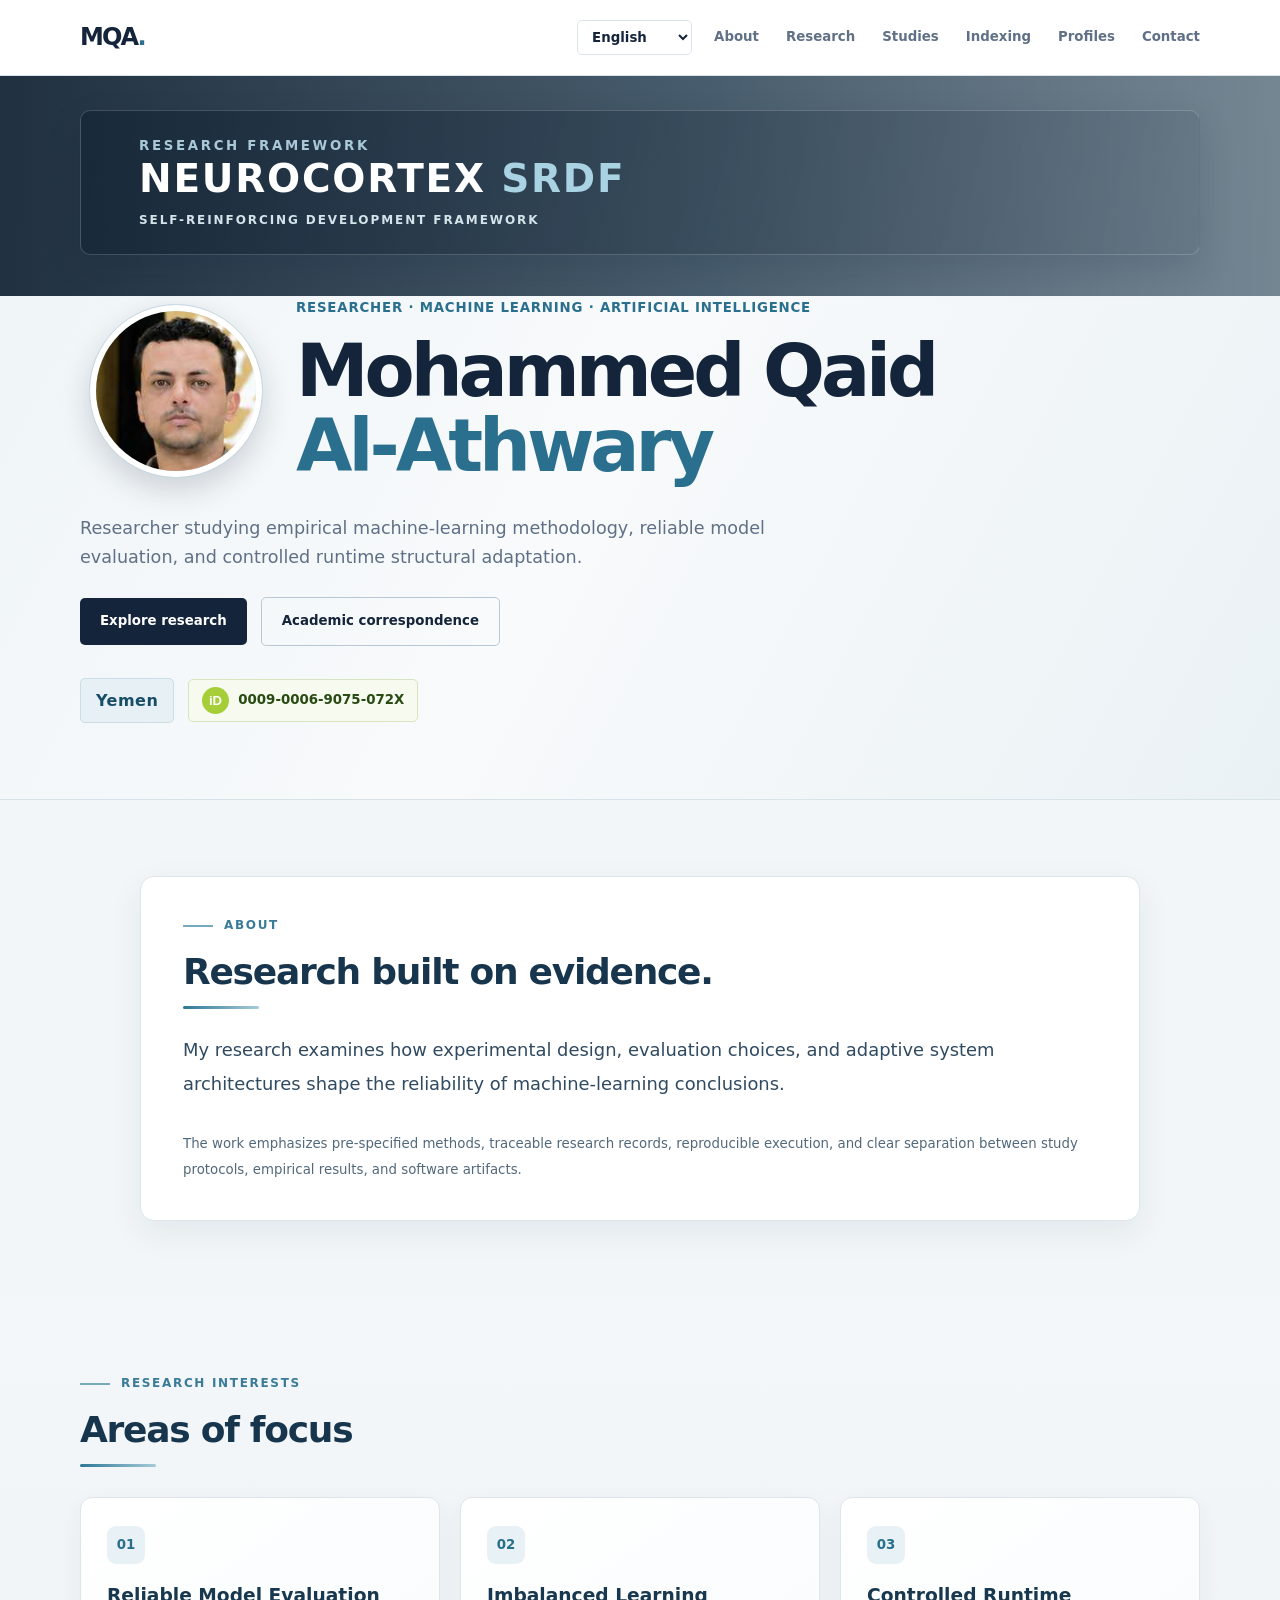
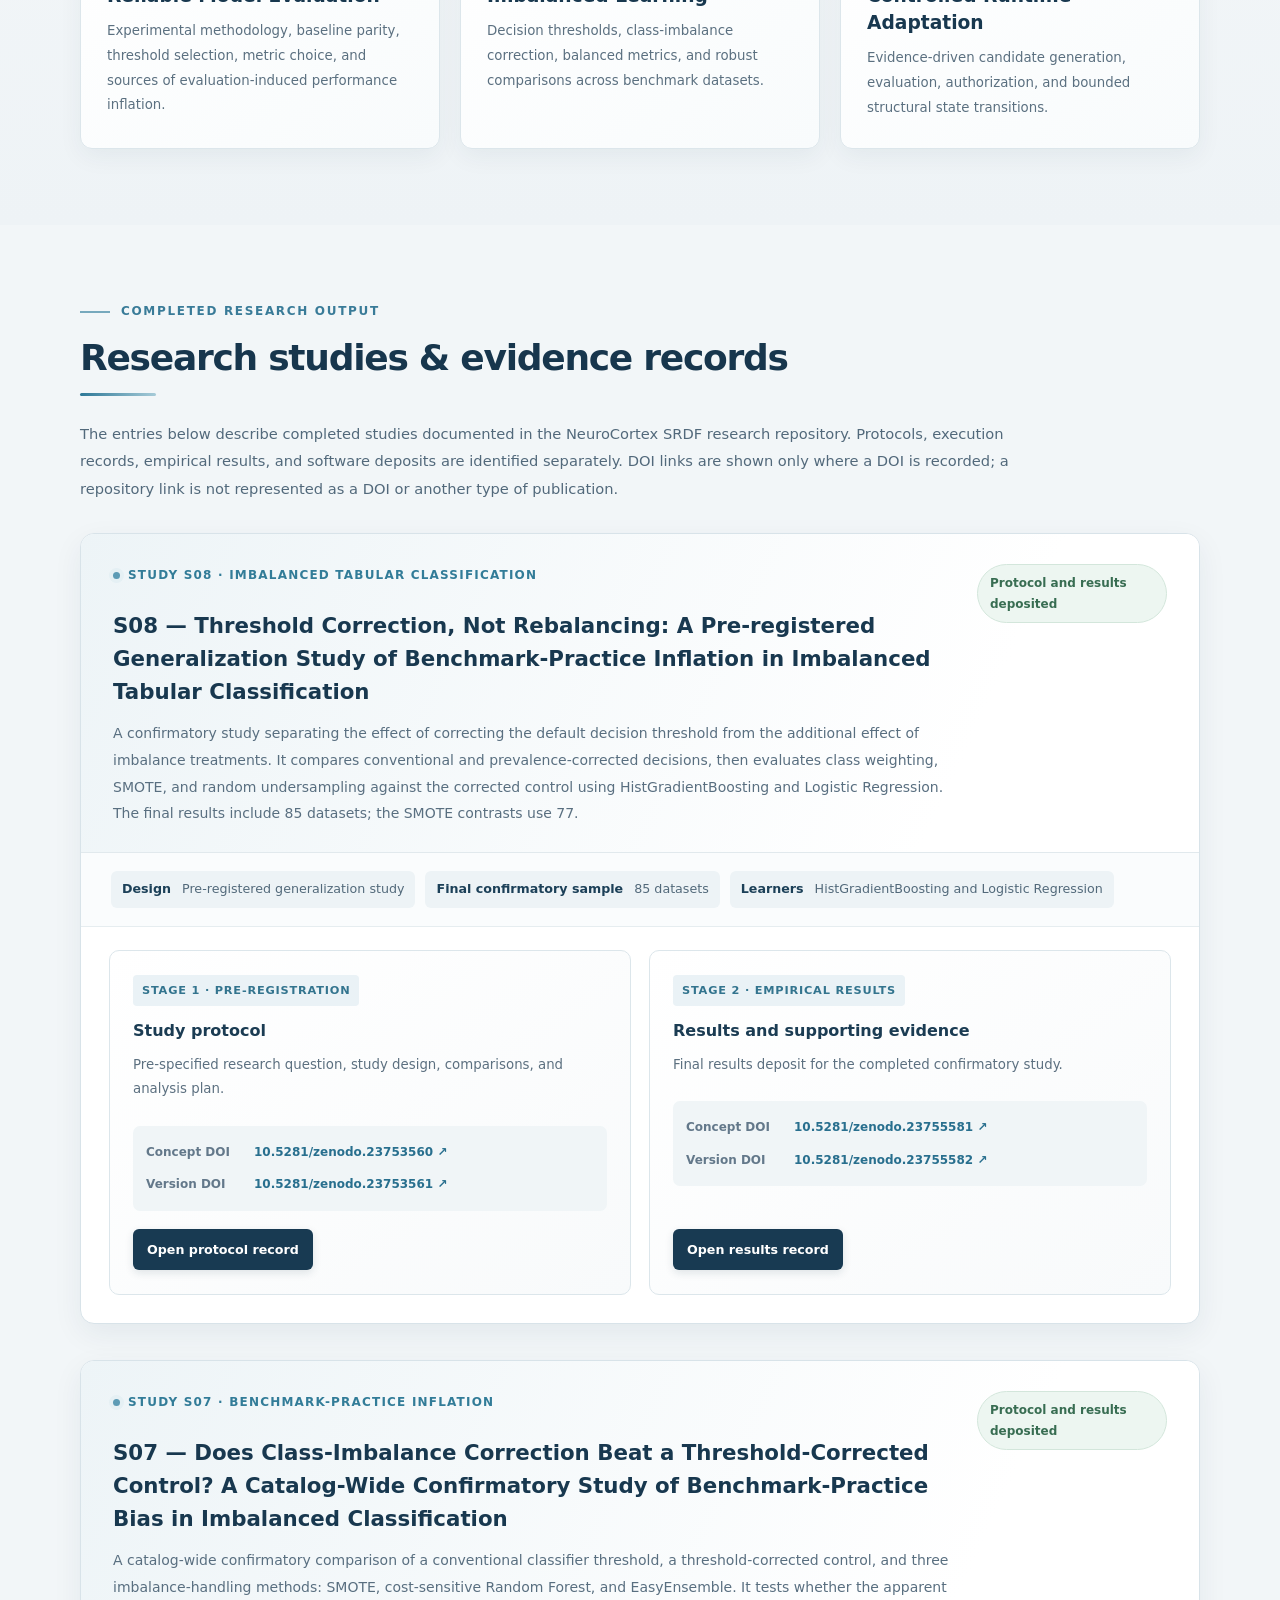
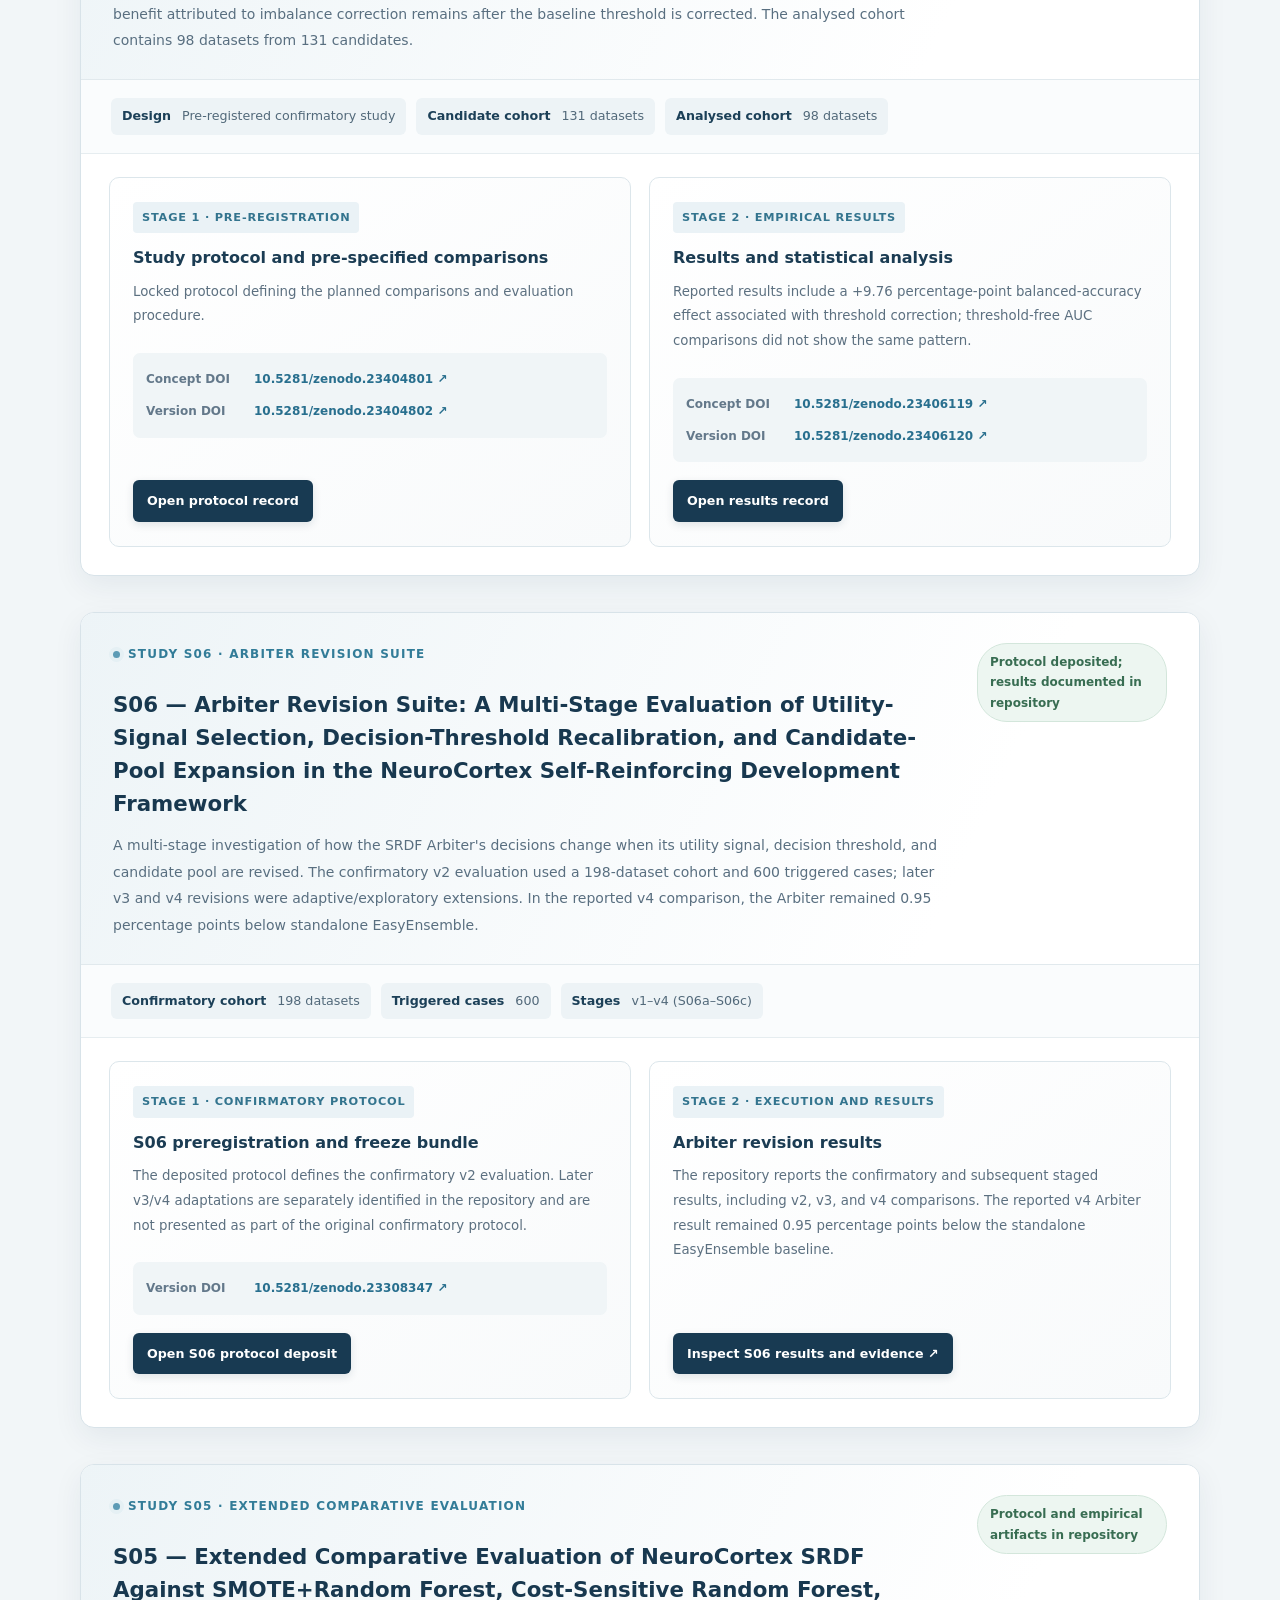
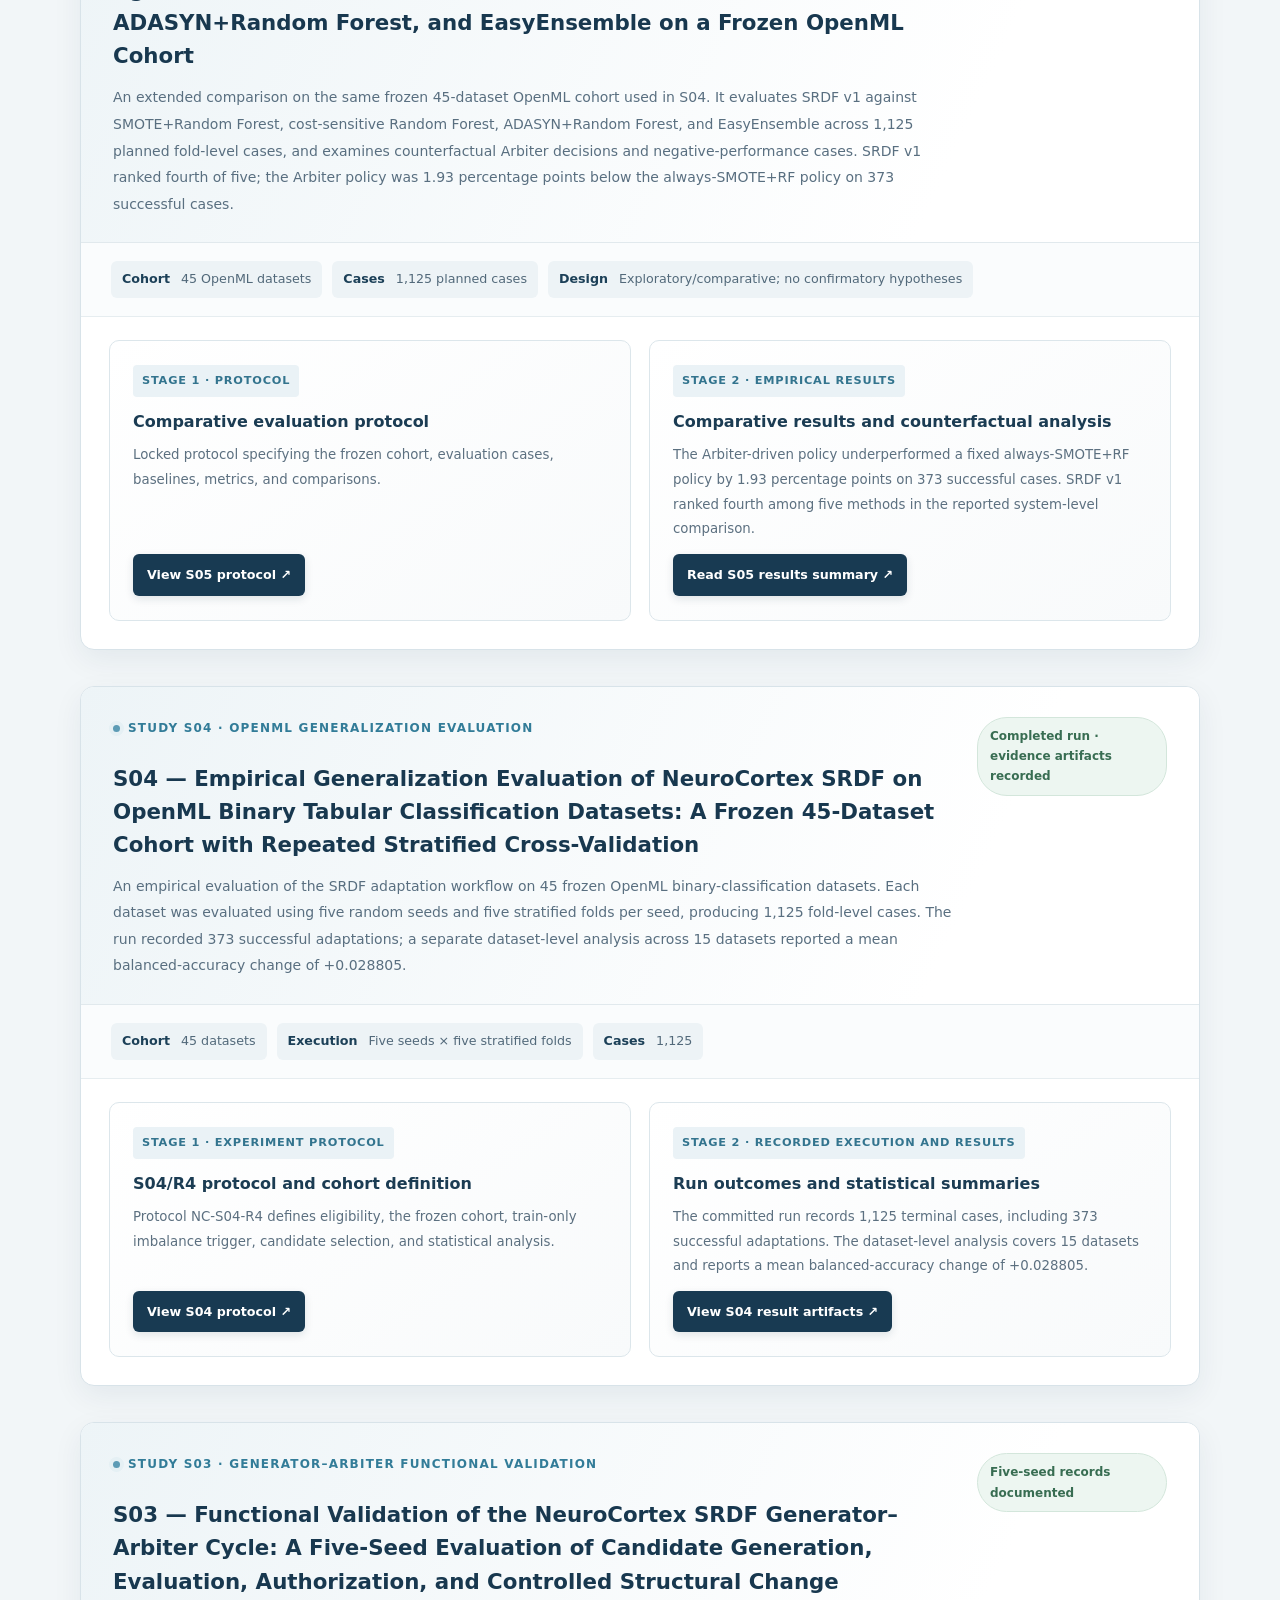
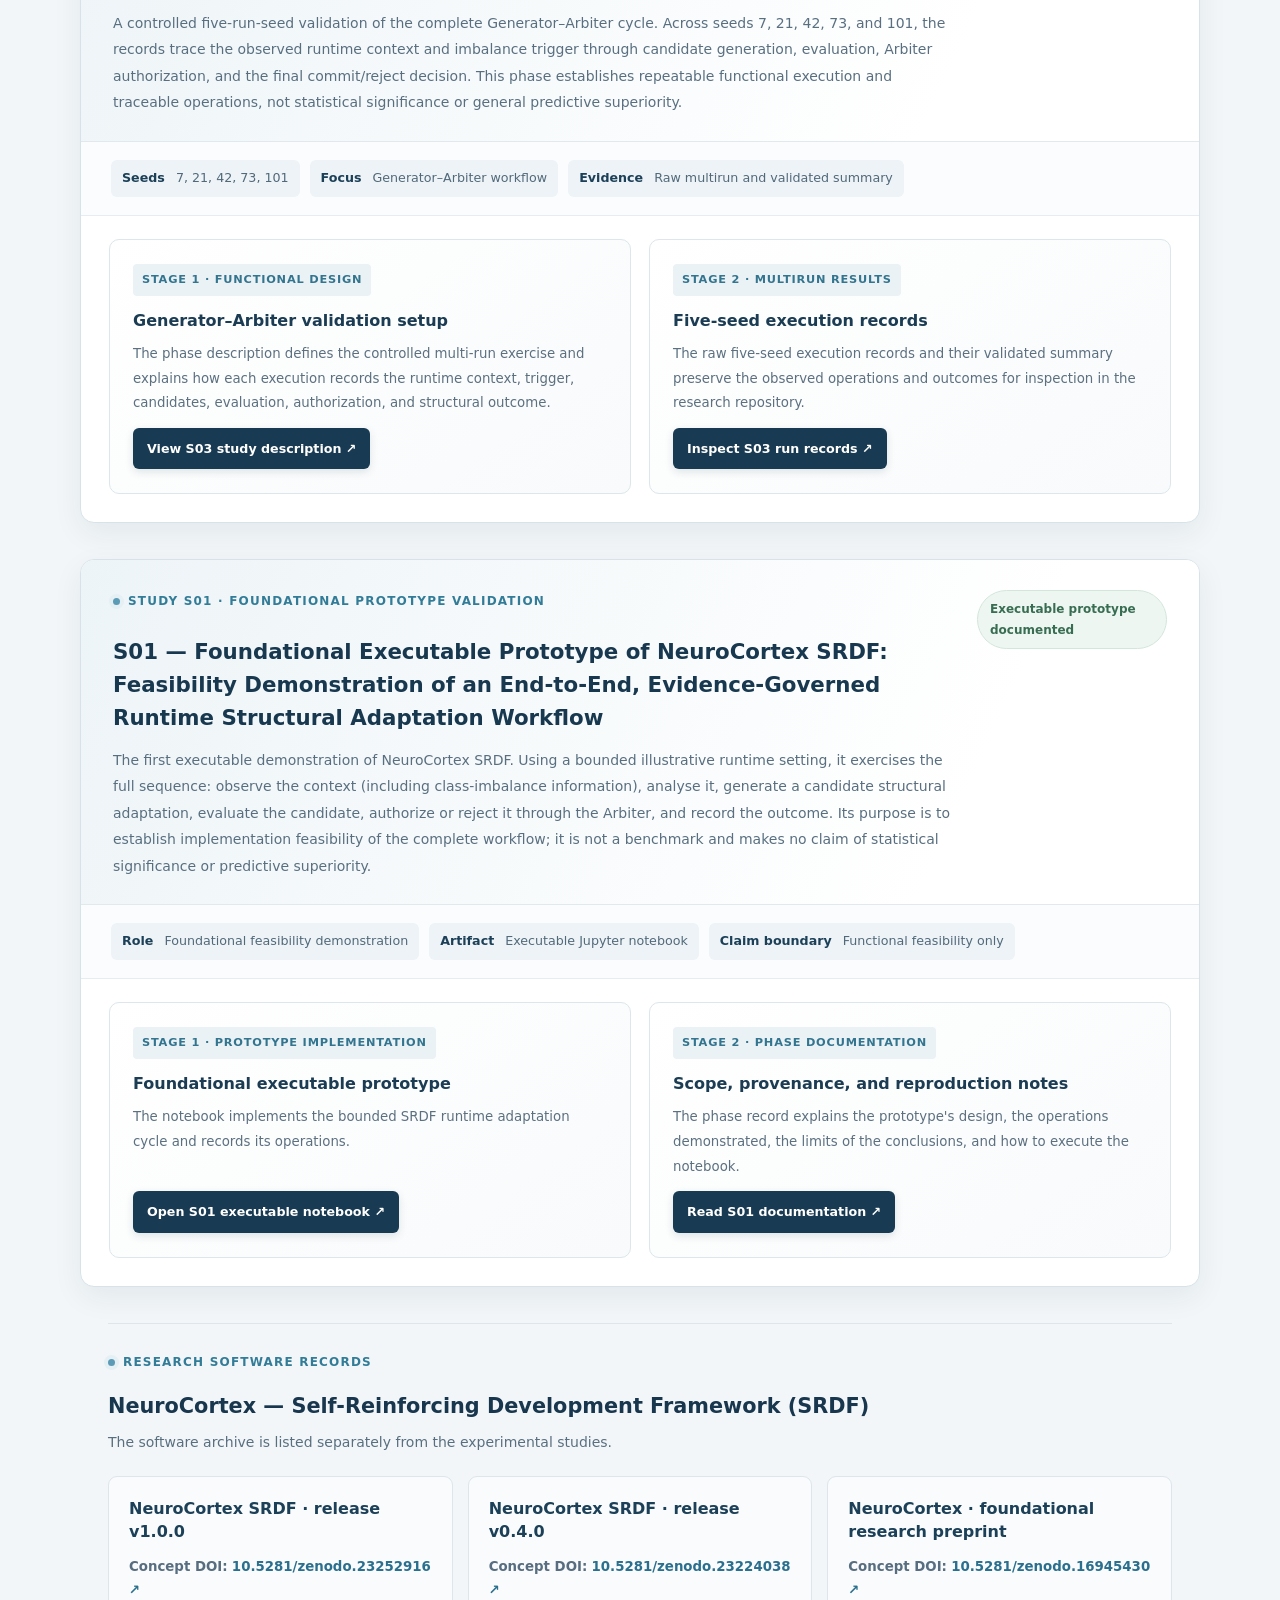
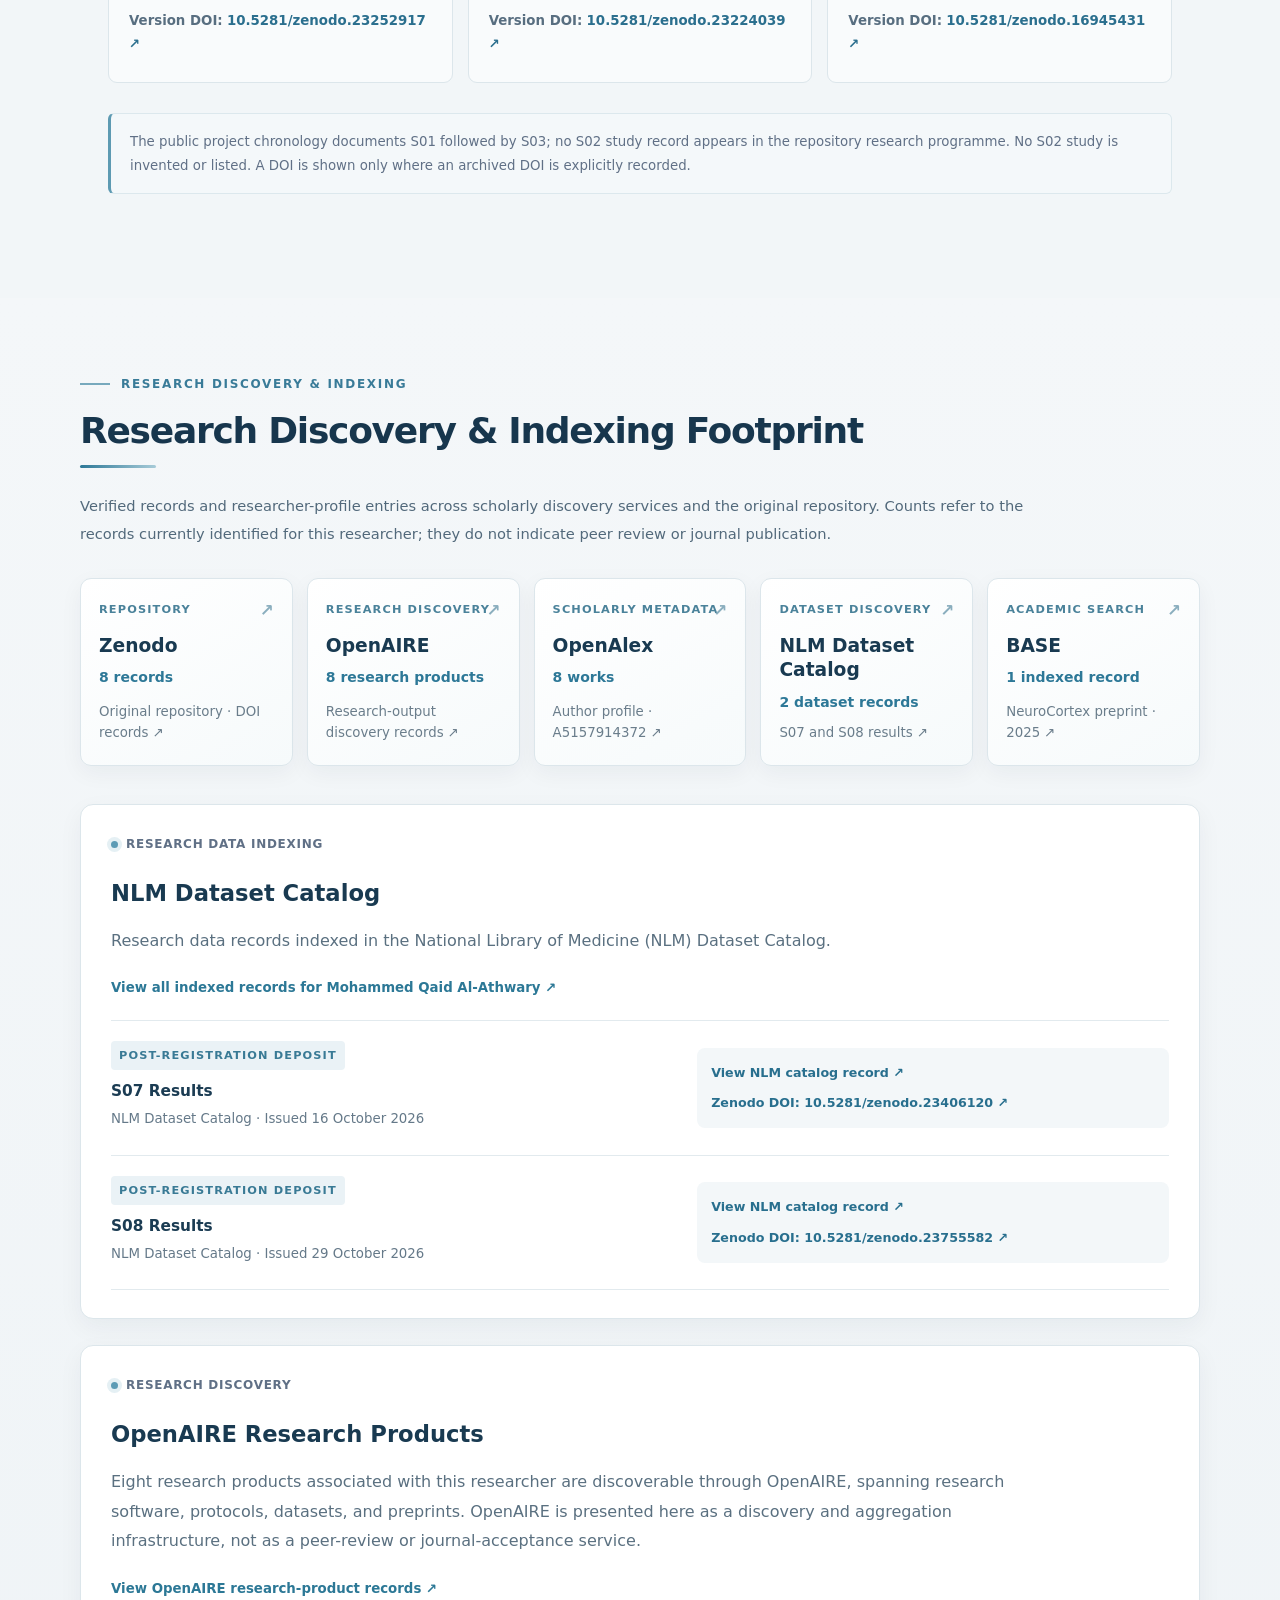
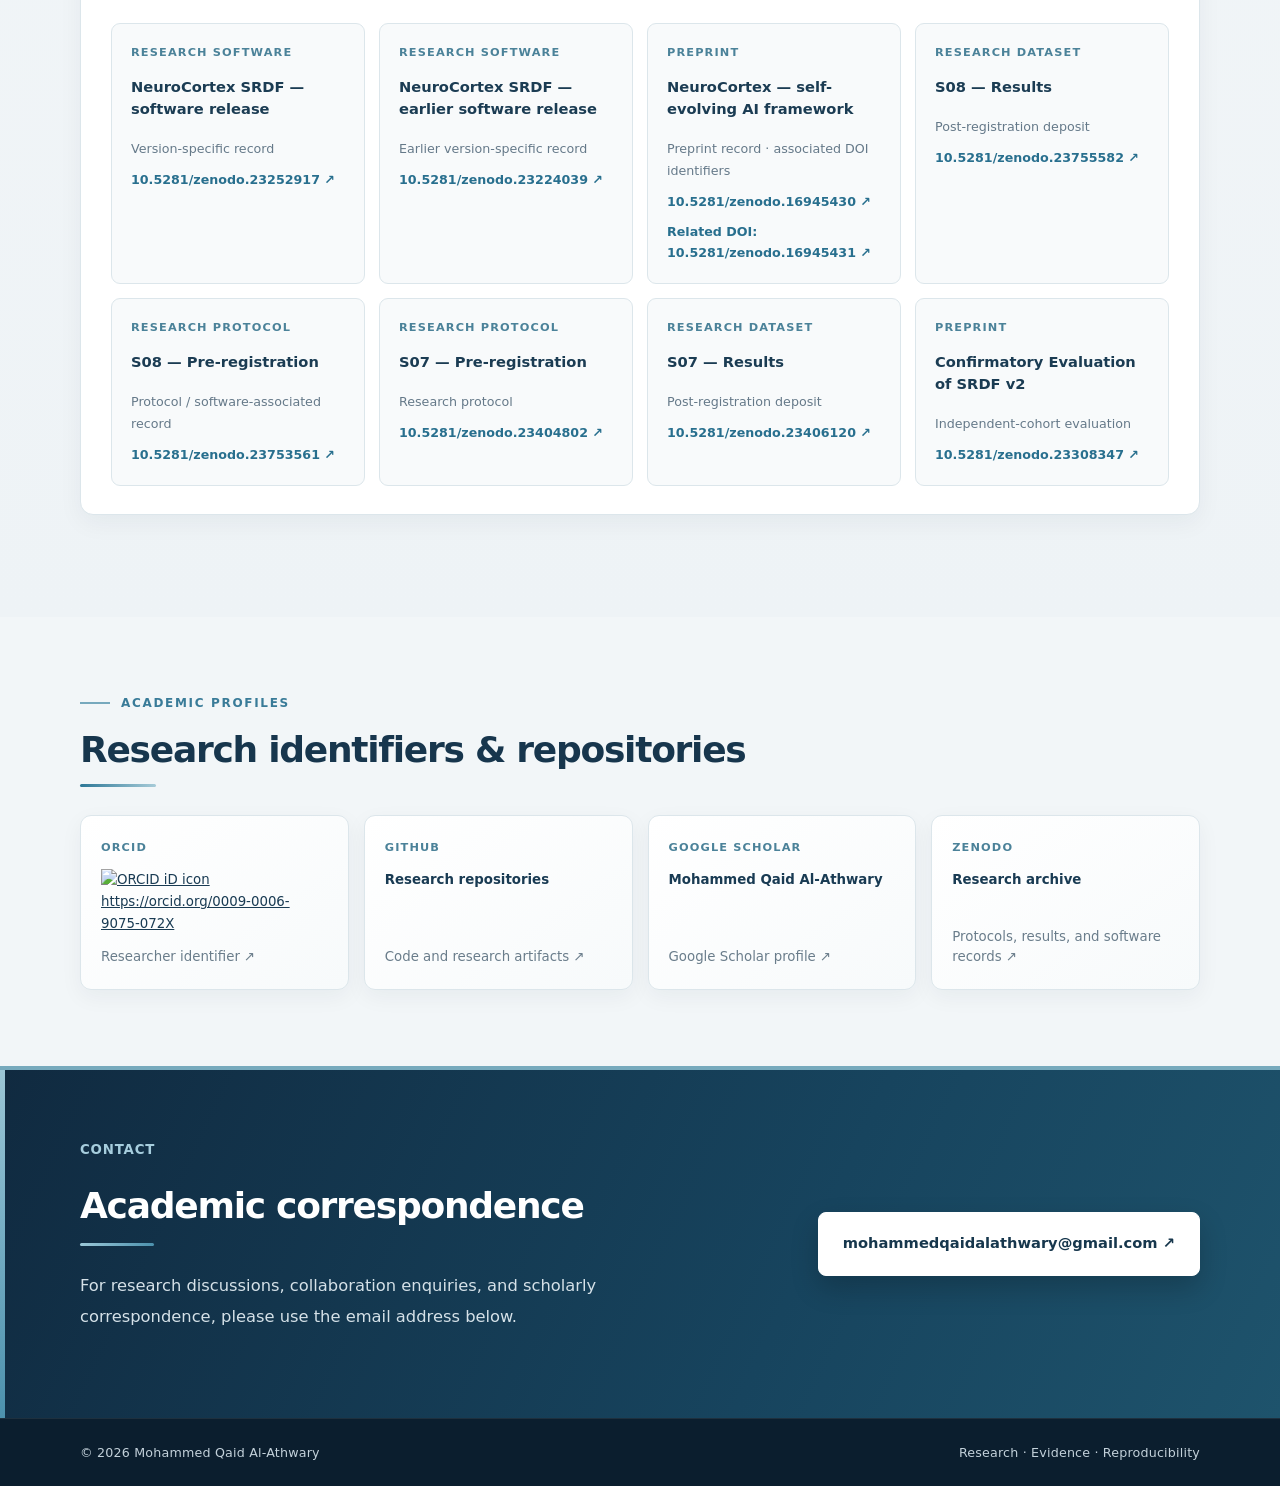
==== commit 4d7439c9: "Refresh stylesheet cache for lower-page redesign" ====
--- a/index.html
+++ b/index.html
@@ -13,7 +13,7 @@
   <meta property="og:url" content="https://mohammedqaidalathwary.github.io/">
   <link rel="canonical" href="https://mohammedqaidalathwary.github.io/">
   <link rel="icon" href="assets/favicon.svg" type="image/svg+xml">
-  <link rel="stylesheet" href="assets/css/style.css">
+  <link rel="stylesheet" href="assets/css/style.css?v=20261115c">
   <title>Mohammed Qaid Al-Athwary | Research &amp; Publications</title>
   <script type="application/ld+json">
   {
--- a/assets/css/style.css
+++ b/assets/css/style.css
@@ -271,3 +271,324 @@
 }
 html[dir="rtl"] .hero-banner{align-items:flex-start}
 html[dir="rtl"] .hero-identity{direction:rtl}
+
+
+/* Complete lower-page visual system: editorial hierarchy, research cards, discovery and contact. */
+:root{
+  --section-ink:#142b40;
+  --section-blue:#2b6f8e;
+  --section-soft:#edf3f6;
+  --section-border:#d8e3e9;
+}
+.section{position:relative;padding:82px 0}
+.section-alt{background:linear-gradient(180deg,#f4f7f9 0%,#eef3f6 100%)}
+.section>.container>.eyebrow{display:flex;align-items:center;gap:12px;margin:0 0 13px;color:#39758e;font-size:9pt!important;letter-spacing:.16em}
+.section>.container>.eyebrow::before{content:"";display:inline-block;width:28px;height:2px;background:#75a8bc}
+.section h2{
+  position:relative;margin:0 0 25px;padding:0 0 17px;
+  background:none;border:0;border-radius:0;color:var(--section-ink);
+  font-size:clamp(1.65rem,3vw,2.25rem);letter-spacing:-.035em;
+}
+.section h2::after{
+  content:"";position:absolute;inset-inline-start:0;bottom:0;width:74px;height:3px;
+  background:linear-gradient(90deg,#2b6f8e,#9fc4d2);border-radius:3px;
+}
+html[dir="rtl"] .section h2::after{background:linear-gradient(270deg,#2b6f8e,#9fc4d2)}
+.section-lead{max-width:930px;margin:0 0 32px;color:#526579;font-size:1.02rem;line-height:1.85}
+#about .narrow{max-width:900px;padding:34px 38px;background:#fff;border:1px solid var(--section-border);border-radius:12px;box-shadow:0 12px 34px rgba(19,43,64,.055)}
+#about .section-lead{font-size:1.12rem;color:#304a60}
+#about .narrow>p:last-child{margin-bottom:0}
+#research .card-grid{gap:20px;margin-top:32px}
+#research .card{
+  position:relative;min-height:220px;padding:28px 27px 26px;
+  border:1px solid var(--section-border);border-radius:11px;
+  background:linear-gradient(155deg,#fff 0%,#f9fbfc 100%);
+  box-shadow:0 8px 24px rgba(20,43,64,.045);
+  transition:transform .2s ease,box-shadow .2s ease,border-color .2s ease;
+}
+#research .card:hover{transform:translateY(-4px);border-color:#a9c5d2;box-shadow:0 15px 30px rgba(20,43,64,.09)}
+#research .card-number{display:inline-flex;align-items:center;justify-content:center;width:36px;height:36px;border-radius:9px;background:#e8f1f5;color:#2b6f8e;font-size:10pt}
+#research .card h3{margin:19px 0 9px;color:#18354b}
+#research .card p{margin:0;line-height:1.8}
+#publications .section-lead{max-width:980px}
+.study-card{
+  position:relative;margin:28px 0;padding:0;overflow:hidden;
+  border:1px solid #d9e3e9;border-radius:13px;background:#fff;
+  box-shadow:0 10px 30px rgba(17,42,63,.055);
+  transition:box-shadow .2s ease,border-color .2s ease;
+}
+.study-card:hover{box-shadow:0 16px 38px rgba(17,42,63,.09);border-color:#b7ccd7}
+.study-heading{padding:30px 32px 25px;background:linear-gradient(115deg,#f7fafb 0%,#fff 76%);border-bottom:1px solid #e5edf1}
+.study-heading>div{max-width:900px}
+.study-kicker{display:inline-flex;align-items:center;gap:8px;margin-bottom:13px;color:#2d718e;font-size:9pt!important}
+.study-kicker::before{content:"";width:7px;height:7px;border-radius:50%;background:#5c9bb5;box-shadow:0 0 0 4px #e5f0f4}
+.study-heading h3{margin:0 0 13px;color:#16334a;font-size:clamp(1.16rem,2vw,1.42rem);line-height:1.5}
+.study-summary{color:#596d7f;font-size:10.5pt;line-height:1.85}
+.study-status{align-self:flex-start;white-space:normal;max-width:190px;padding:8px 12px;border:1px solid #d3e5dc;border-radius:20px;background:#f0f7f3;color:#376b51;font-size:9pt;font-weight:750}
+.study-facts{display:flex;gap:10px 12px;margin:0;padding:19px 30px;border:0;border-bottom:1px solid #e8eef1;background:#fbfcfd}
+.study-facts span{display:inline-flex;align-items:center;gap:6px;padding:7px 11px;border-radius:6px;background:#f0f4f6;color:#536779;font-size:9.5pt}
+.study-facts b{color:#1e4058}
+.stage-grid{gap:17px;padding:22px 28px 28px}
+.stage-card{
+  position:relative;display:flex;flex-direction:column;align-items:flex-start;
+  min-width:0;padding:23px 23px 21px;border:1px solid #dfe8ed;border-radius:9px;
+  background:linear-gradient(160deg,#fff 0%,#f8fafb 100%);
+  transition:transform .18s ease,border-color .18s ease,box-shadow .18s ease;
+}
+.stage-card:hover{transform:translateY(-2px);border-color:#b4cbd6;box-shadow:0 8px 20px rgba(20,43,64,.06)}
+.stage-label{display:inline-block;margin:0 0 12px;padding:5px 9px;border-radius:4px;background:#eaf2f6;color:#326f89;font-size:8.5pt!important;letter-spacing:.07em}
+.stage-card h4{margin:0 0 10px;color:#1c3a51;font-size:12pt}
+.stage-card>p:not(.stage-label){margin:0 0 12px;color:#5d7080;font-size:10pt;line-height:1.8}
+.doi-list{width:100%;margin:12px 0 17px;padding:10px 12px;border-radius:7px;background:#f0f5f7}
+.doi-list div{grid-template-columns:100px minmax(0,1fr);gap:8px;padding:6px 0;font-size:9pt}
+.doi-list dt{color:#63788a}
+.doi-list a{overflow-wrap:anywhere;color:#286b89}
+.record-button{margin-top:auto;display:inline-flex;align-items:center;gap:7px;padding:10px 14px;border-radius:6px;background:#18364d;color:#fff!important;font-size:9.5pt;box-shadow:0 3px 8px rgba(18,47,68,.12);transition:background .18s ease,transform .18s ease}
+.record-button:hover{background:#2b6f8e;transform:translateY(-1px);text-decoration:none!important}
+.record-group{margin:35px 28px 30px;padding:27px 0 0;border-top:1px solid #dce6eb}
+.record-group>h3{margin:5px 0 8px;color:#18364d;font-size:1.3rem}
+.record-group>.study-summary{margin-bottom:18px}
+.software-record-grid{gap:15px}
+.software-record{padding:20px;border:1px solid #dce6eb;border-radius:9px;background:#f9fbfc;transition:border-color .18s ease,transform .18s ease}
+.software-record:hover{transform:translateY(-2px);border-color:#aac5d2}
+.software-record h4{margin:0 0 12px;color:#1c4058}
+.software-record p{margin:7px 0;color:#586e80}
+.software-record a{overflow-wrap:anywhere}
+.record-note{margin:0 28px 28px;padding:16px 19px;border:1px solid #dce8ed;border-inline-start:3px solid #5d9ab2;border-radius:6px;background:#f4f8fa;color:#536a7a;line-height:1.8}
+#discovery .indexing-grid{gap:16px;margin:28px 0 34px}
+.indexing-card{
+  position:relative;min-height:172px;padding:22px 21px;border:1px solid #dbe5ea;border-radius:10px;
+  background:linear-gradient(150deg,#fff 0%,#f7fafb 100%);
+  box-shadow:0 7px 20px rgba(20,43,64,.045);
+}
+.indexing-card::after{content:"↗";position:absolute;inset-inline-end:18px;top:17px;color:#8aaebe;font-size:1.05rem;font-weight:800}
+.indexing-card:hover{transform:translateY(-3px);border-color:#9dbdcb;box-shadow:0 13px 25px rgba(20,43,64,.08)}
+.indexing-card>span{font-size:8.5pt!important;letter-spacing:.1em;color:#4d839b}
+.indexing-card strong{margin-top:7px;color:#18364d;font-size:1.16rem}
+.indexing-card b{color:#2b6f8e;font-size:10.5pt}
+.indexing-card small{color:#6c7e8c;line-height:1.55}
+.indexing-detail{margin:24px 0;padding:27px 29px;border:1px solid #dce6eb;border-radius:12px;background:#fff;box-shadow:0 8px 24px rgba(20,43,64,.045)}
+.indexing-detail-heading h3{margin:7px 0 10px;color:#18364d;font-size:1.3rem}
+.indexing-detail-heading>p:not(.study-kicker){color:#5b7080;line-height:1.8}
+.indexing-detail-heading .text-link{color:#2b6f8e;font-size:10pt;font-weight:750}
+.indexed-record-list{margin-top:20px;border-top:1px solid #e3ebef}
+.indexed-record{padding:19px 0;gap:20px;border-bottom:1px solid #e3ebef}
+.indexed-record-type{display:inline-block;padding:4px 8px;border-radius:4px;background:#eaf2f6;color:#39758e;font-size:8.5pt!important}
+.indexed-record h4{margin:9px 0 4px;color:#1b3a51;font-size:11.5pt}
+.indexed-record p{color:#65798a}
+.indexed-record-links{padding:13px 15px;border-radius:7px;background:#f4f8fa}
+.indexed-record-links a,.openaire-record a{color:#286d8a;font-size:9.5pt;overflow-wrap:anywhere}
+.openaire-record-grid{gap:13px}
+.openaire-record{padding:18px;border:1px solid #e0e9ed;border-radius:8px;background:#f9fbfc}
+.openaire-record>span{font-size:8.5pt!important;color:#4c849c}
+.openaire-record h4{margin:6px 0;color:#1b3a51;font-size:11pt}
+.openaire-record p{color:#65798a}
+#profiles .profile-grid{grid-template-columns:repeat(4,minmax(0,1fr));gap:14px;margin-top:28px}
+#profiles .profile-card{
+  position:relative;min-width:0;min-height:166px;padding:22px 19px;
+  border:1px solid #dce6eb;border-radius:10px;background:linear-gradient(150deg,#fff,#f7fafb);
+  box-shadow:0 7px 20px rgba(20,43,64,.04);
+  transition:transform .18s ease,border-color .18s ease,box-shadow .18s ease;
+}
+#profiles .profile-card:hover{transform:translateY(-3px);border-color:#a8c3cf;box-shadow:0 12px 26px rgba(20,43,64,.08)}
+#profiles .profile-card>span{font-size:8.5pt!important;letter-spacing:.1em;color:#4d839b}
+#profiles .profile-card strong{color:#18364d;font-size:11pt;line-height:1.5;overflow-wrap:anywhere}
+#profiles .profile-card small{margin-top:auto;color:#6c7e8c;line-height:1.55}
+#profiles .profile-card a{font-size:9pt;overflow-wrap:anywhere;color:#2b6f8e}
+.contact-section{
+  position:relative;overflow:hidden;padding:68px 0;
+  background:radial-gradient(circle at 88% 12%,rgba(88,143,168,.22),transparent 32%),linear-gradient(115deg,#10283d 0%,#173d56 58%,#1b4a63 100%);
+}
+.contact-section::before{content:"";position:absolute;inset:0 auto 0 0;width:5px;background:linear-gradient(180deg,#9bc6d6,#4c91ad)}
+.contact-wrap{position:relative;gap:35px}
+.contact-wrap>div{max-width:650px}
+.contact-wrap h2{padding-bottom:16px;color:#fff}
+.contact-wrap h2::after{background:linear-gradient(90deg,#9bc6d6,#4c91ad)}
+.contact-wrap p:not(.eyebrow){color:#d1dee6;line-height:1.85}
+.contact-section .eyebrow{color:#9fcbdc}
+.contact-email{
+  min-width:min(350px,100%);min-height:66px;padding:18px 23px;border:1px solid rgba(255,255,255,.72);
+  border-radius:8px;background:#fff;color:#15344a!important;font-size:10.5pt;
+  box-shadow:0 12px 28px rgba(0,0,0,.2);text-align:center;
+}
+.contact-email:hover{background:#edf5f8;box-shadow:0 16px 32px rgba(0,0,0,.25)}
+.site-footer{padding:22px 0;background:#0b1c2b;color:#b9cbd6;border-top:1px solid rgba(255,255,255,.08)}
+.site-footer .footer-wrap{font-size:9.5pt;letter-spacing:.015em}
+html[dir="rtl"] #about .narrow{text-align:right}
+html[dir="rtl"] .study-heading,html[dir="rtl"] .study-facts,html[dir="rtl"] .stage-card,html[dir="rtl"] .record-group,html[dir="rtl"] .record-note{direction:rtl}
+html[dir="rtl"] .stage-card,html[dir="rtl"] .software-record,html[dir="rtl"] .indexing-detail,html[dir="rtl"] .indexed-record,html[dir="rtl"] .openaire-record,html[dir="rtl"] .profile-card{text-align:right}
+html[dir="rtl"] .contact-wrap{direction:rtl}
+@media(max-width:900px){
+  #profiles .profile-grid{grid-template-columns:repeat(2,minmax(0,1fr))}
+  .study-heading{gap:14px}
+  .study-status{max-width:none}
+}
+@media(max-width:620px){
+  .section{padding:58px 0}
+  #about .narrow{padding:25px 21px}
+  #research .card{min-height:0;padding:23px}
+  .study-heading{padding:23px 19px 20px}
+  .study-facts{padding:15px 18px;gap:8px}
+  .study-facts span{width:100%}
+  .stage-grid{padding:17px 17px 21px;grid-template-columns:1fr}
+  .stage-card{padding:20px}
+  .record-group{margin:26px 18px 22px;padding-top:22px}
+  .record-note{margin:0 18px 20px}
+  .indexing-detail{padding:22px 18px}
+  #profiles .profile-grid{grid-template-columns:1fr 1fr}
+  #profiles .profile-card{min-height:145px;padding:18px 15px}
+  .contact-section{padding:55px 0}
+  .contact-wrap{gap:22px}
+  .contact-email{min-width:0;width:100%}
+}
+@media(max-width:390px){
+  #profiles .profile-grid{grid-template-columns:1fr}
+}
+
+
+/* Verified lower-page redesign — selectors matched to the current index.html markup. */
+main > section.section:not(.hero){padding:76px 0}
+main > section.section:nth-of-type(even):not(.hero){background:#f2f6f8}
+main > section.section > .container > .eyebrow{
+ display:flex;align-items:center;gap:11px;margin:0 0 14px;
+ color:#397b98;font-size:10pt;letter-spacing:.14em;font-weight:800
+}
+main > section.section > .container > .eyebrow:before{content:"";width:30px;height:2px;background:#77a9bd;display:inline-block}
+main > section.section > .container > h2{
+ margin:0 0 24px;padding:0 0 16px;background:transparent;border:0;border-radius:0;
+ color:#17364d;font-size:clamp(26px,3vw,36px);line-height:1.2;letter-spacing:-.035em
+}
+main > section.section > .container > h2:after{
+ content:"";display:block;width:76px;height:3px;margin-top:16px;border-radius:3px;
+ background:linear-gradient(90deg,#2d7897,#a7cbd8)
+}
+main > section.section .section-lead{max-width:950px;margin:0 0 30px;color:#52697b;font-size:11pt;line-height:1.9}
+#about > .container.narrow{
+ max-width:1000px;padding:38px 42px;background:#fff;border:1px solid #dce6eb;
+ border-radius:14px;box-shadow:0 12px 34px rgba(18,47,68,.07)
+}
+#about > .container.narrow > p:last-child{margin-bottom:0;color:#52697b;line-height:1.9}
+#research .card-grid{gap:20px;margin-top:30px}
+#research .card-grid > .card{
+ min-height:220px;padding:28px 26px;background:linear-gradient(145deg,#fff,#f8fbfc);
+ border:1px solid #dce6eb;border-radius:12px;box-shadow:0 8px 25px rgba(18,47,68,.055);
+ transition:transform .2s ease,box-shadow .2s ease,border-color .2s ease
+}
+#research .card-grid > .card:hover{transform:translateY(-4px);border-color:#a8c6d3;box-shadow:0 15px 32px rgba(18,47,68,.1)}
+#research .card-number{display:inline-flex;width:38px;height:38px;align-items:center;justify-content:center;border-radius:9px;background:#e8f1f5;color:#286f8c;font-weight:800}
+#research .card h3{margin:18px 0 10px;color:#18384f;font-size:14pt}
+#research .card p{color:#5b7080;line-height:1.85}
+#publications .study-card{
+ margin:30px 0 36px;overflow:hidden;border:1px solid #d8e3e9;border-radius:14px;
+ background:#fff;box-shadow:0 10px 30px rgba(18,47,68,.065)
+}
+#publications .study-heading{
+ display:flex;align-items:flex-start;justify-content:space-between;gap:22px;
+ padding:30px 32px 25px;background:linear-gradient(115deg,#edf4f7,#fff 78%);
+ border-bottom:1px solid #e1e9ed
+}
+#publications .study-heading h3{margin:10px 0 12px;color:#18384f;font-size:16pt;line-height:1.55}
+#publications .study-summary{color:#596f80;font-size:10.5pt;line-height:1.9}
+#publications .study-kicker{color:#327c98;font-size:9pt;font-weight:800;letter-spacing:.1em}
+#publications .study-status{flex:0 0 auto;padding:8px 12px;border-radius:30px;background:#edf6f1;border:1px solid #d3e6db;color:#386d52;font-size:9pt;font-weight:750}
+#publications .study-facts{
+ display:flex;flex-wrap:wrap;gap:10px;padding:18px 30px;background:#fafcfd;border-bottom:1px solid #e6edf0
+}
+#publications .study-facts span{padding:8px 11px;border-radius:6px;background:#edf3f6;color:#52697a;font-size:9.5pt}
+#publications .study-facts b{color:#1c4058}
+#publications .stage-grid{display:grid;grid-template-columns:repeat(2,minmax(0,1fr));gap:18px;padding:23px 28px 28px}
+#publications .stage-card{
+ display:flex;flex-direction:column;align-items:flex-start;padding:24px 23px;
+ border:1px solid #dce6eb;border-radius:10px;background:linear-gradient(145deg,#fff,#f8fafb)
+}
+#publications .stage-label{margin:0 0 13px;padding:6px 9px;border-radius:4px;background:#eaf2f6;color:#33748e;font-size:9pt;font-weight:800}
+#publications .stage-card h4{margin:0 0 10px;color:#1b3c53;font-size:12pt}
+#publications .stage-card>p:not(.stage-label){color:#5c7080;font-size:10pt;line-height:1.85}
+#publications .doi-list{width:100%;margin:12px 0 18px;padding:10px 13px;border-radius:7px;background:#f0f5f7}
+#publications .doi-list div{display:grid;grid-template-columns:100px minmax(0,1fr);gap:8px;padding:6px 0}
+#publications .doi-list a{overflow-wrap:anywhere;color:#286f8e}
+#publications .record-button{display:inline-block;margin-top:auto;padding:10px 14px;border-radius:6px;background:#183a52;color:#fff!important;font-size:9.5pt;font-weight:700}
+#publications .record-button:hover{background:#2c7896;text-decoration:none}
+#discovery .indexing-grid{display:grid;grid-template-columns:repeat(5,minmax(0,1fr));gap:14px;margin:30px 0 38px}
+#discovery .indexing-card{
+ display:flex;flex-direction:column;gap:8px;min-height:165px;padding:21px 18px;
+ border:1px solid #dce6eb;border-radius:11px;background:linear-gradient(150deg,#fff,#f6fafb);
+ box-shadow:0 7px 22px rgba(18,47,68,.05);transition:transform .2s,border-color .2s,box-shadow .2s
+}
+#discovery .indexing-card:hover{transform:translateY(-4px);border-color:#a6c4d1;box-shadow:0 13px 27px rgba(18,47,68,.09);text-decoration:none}
+#discovery .indexing-card>span{color:#4a829a;font-size:8.5pt;font-weight:800;letter-spacing:.1em}
+#discovery .indexing-card strong{color:#193a51;font-size:14pt}
+#discovery .indexing-card b{color:#2d7897;font-size:10.5pt}
+#discovery .indexing-card small{color:#6a7d8b;line-height:1.6}
+#discovery .indexing-detail{
+ margin:26px 0;padding:28px 30px;border:1px solid #dce6eb;border-radius:13px;
+ background:#fff;box-shadow:0 8px 25px rgba(18,47,68,.05)
+}
+#discovery .indexing-detail-heading h3{margin:9px 0;color:#193a51;font-size:17pt}
+#discovery .indexing-detail-heading>p:not(.study-kicker){color:#5a7080;line-height:1.85}
+#discovery .text-link{color:#2c7896;font-weight:750}
+#discovery .indexed-record-list{margin-top:20px;border-top:1px solid #e2eaee}
+#discovery .indexed-record{display:grid;grid-template-columns:1.2fr 1fr;gap:20px;padding:20px 0;border-bottom:1px solid #e2eaee}
+#discovery .indexed-record-type{display:inline-block;padding:5px 8px;border-radius:4px;background:#eaf2f6;color:#397a95;font-size:8.5pt;font-weight:750}
+#discovery .indexed-record h4{margin:10px 0 5px;color:#1b3c53}
+#discovery .indexed-record p{color:#657989}
+#discovery .indexed-record-links{display:flex;flex-direction:column;gap:9px;justify-content:center;padding:14px;border-radius:8px;background:#f3f7f9}
+#discovery .indexed-record-links a,#discovery .openaire-record a{color:#286f8e;overflow-wrap:anywhere;font-size:9.5pt}
+#discovery .openaire-record-grid{display:grid;grid-template-columns:repeat(4,minmax(0,1fr));gap:14px;margin-top:22px}
+#discovery .openaire-record{padding:19px;border:1px solid #dce6eb;border-radius:9px;background:#f8fafb}
+#discovery .openaire-record>span{color:#4b8299;font-size:8.5pt;font-weight:800}
+#discovery .openaire-record h4{margin:9px 0;color:#1b3c53;font-size:11pt;line-height:1.5}
+#discovery .openaire-record p{color:#657989;font-size:9.5pt}
+#profiles .profile-grid{display:grid;grid-template-columns:repeat(4,minmax(0,1fr));gap:15px;margin-top:28px}
+#profiles .profile-card{
+ display:flex;flex-direction:column;align-items:flex-start;gap:12px;min-width:0;min-height:160px;padding:22px 20px;
+ border:1px solid #dce6eb;border-radius:11px;background:linear-gradient(145deg,#fff,#f7fafb);
+ box-shadow:0 7px 22px rgba(18,47,68,.05);transition:transform .2s,border-color .2s,box-shadow .2s
+}
+#profiles .profile-card:hover{transform:translateY(-4px);border-color:#a7c5d2;box-shadow:0 13px 27px rgba(18,47,68,.09);text-decoration:none}
+#profiles .profile-card>span{color:#4b8299;font-size:9pt;font-weight:800;letter-spacing:.1em}
+#profiles .profile-card strong,#profiles .profile-card a{color:#193b53;font-size:10pt;overflow-wrap:anywhere;line-height:1.65}
+#profiles .profile-card small{margin-top:auto;color:#6a7d8b;line-height:1.5}
+#contact.contact-section{
+ padding:68px 0;background:linear-gradient(115deg,#102a40 0%,#17445e 62%,#1e536c 100%);
+ border-top:4px solid #77aabd
+}
+#contact .contact-wrap{display:flex;align-items:center;justify-content:space-between;gap:35px}
+#contact .contact-wrap h2{color:#fff;background:none;border:0}
+#contact .contact-wrap h2:after{background:linear-gradient(90deg,#9bc8d8,#4c91ad)}
+#contact .contact-wrap p:not(.eyebrow){max-width:620px;color:#d5e1e8;line-height:1.9}
+#contact .contact-wrap .eyebrow{color:#a6cddd}
+#contact .contact-email{
+ display:inline-flex;align-items:center;justify-content:center;max-width:100%;min-height:64px;padding:17px 24px;
+ border:1px solid #fff;border-radius:8px;background:#fff;color:#17374d!important;
+ font-size:11pt;font-weight:750;box-shadow:0 12px 28px rgba(0,0,0,.2);overflow-wrap:anywhere
+}
+#contact .contact-email:hover{background:#edf5f8;text-decoration:none;transform:translateY(-2px)}
+.site-footer{padding:23px 0;background:#0b1e2e;color:#c3d1da;border-top:1px solid rgba(255,255,255,.08)}
+@media(max-width:1000px){
+ #discovery .indexing-grid{grid-template-columns:repeat(3,minmax(0,1fr))}
+ #discovery .openaire-record-grid{grid-template-columns:repeat(2,minmax(0,1fr))}
+ #profiles .profile-grid{grid-template-columns:repeat(2,minmax(0,1fr))}
+}
+@media(max-width:650px){
+ main > section.section:not(.hero){padding:52px 0}
+ #about > .container.narrow{padding:25px 21px}
+ #publications .study-heading{display:block;padding:23px 20px}
+ #publications .study-status{display:inline-block;margin-top:14px}
+ #publications .study-facts{padding:15px 18px}
+ #publications .study-facts span{width:100%}
+ #publications .stage-grid{grid-template-columns:1fr;padding:17px}
+ #discovery .indexing-grid{grid-template-columns:repeat(2,minmax(0,1fr));gap:10px}
+ #discovery .indexing-card{min-height:145px;padding:17px 14px}
+ #discovery .indexing-detail{padding:22px 18px}
+ #discovery .indexed-record{grid-template-columns:1fr;gap:10px}
+ #discovery .openaire-record-grid{grid-template-columns:1fr}
+ #profiles .profile-grid{grid-template-columns:repeat(2,minmax(0,1fr))}
+ #profiles .profile-card{min-height:145px;padding:17px 14px}
+ #contact.contact-section{padding:50px 0}
+ #contact .contact-wrap{display:flex;flex-direction:column;align-items:stretch;gap:20px}
+ #contact .contact-email{width:100%}
+}
+@media(max-width:390px){
+ #discovery .indexing-grid,#profiles .profile-grid{grid-template-columns:1fr}
+}
